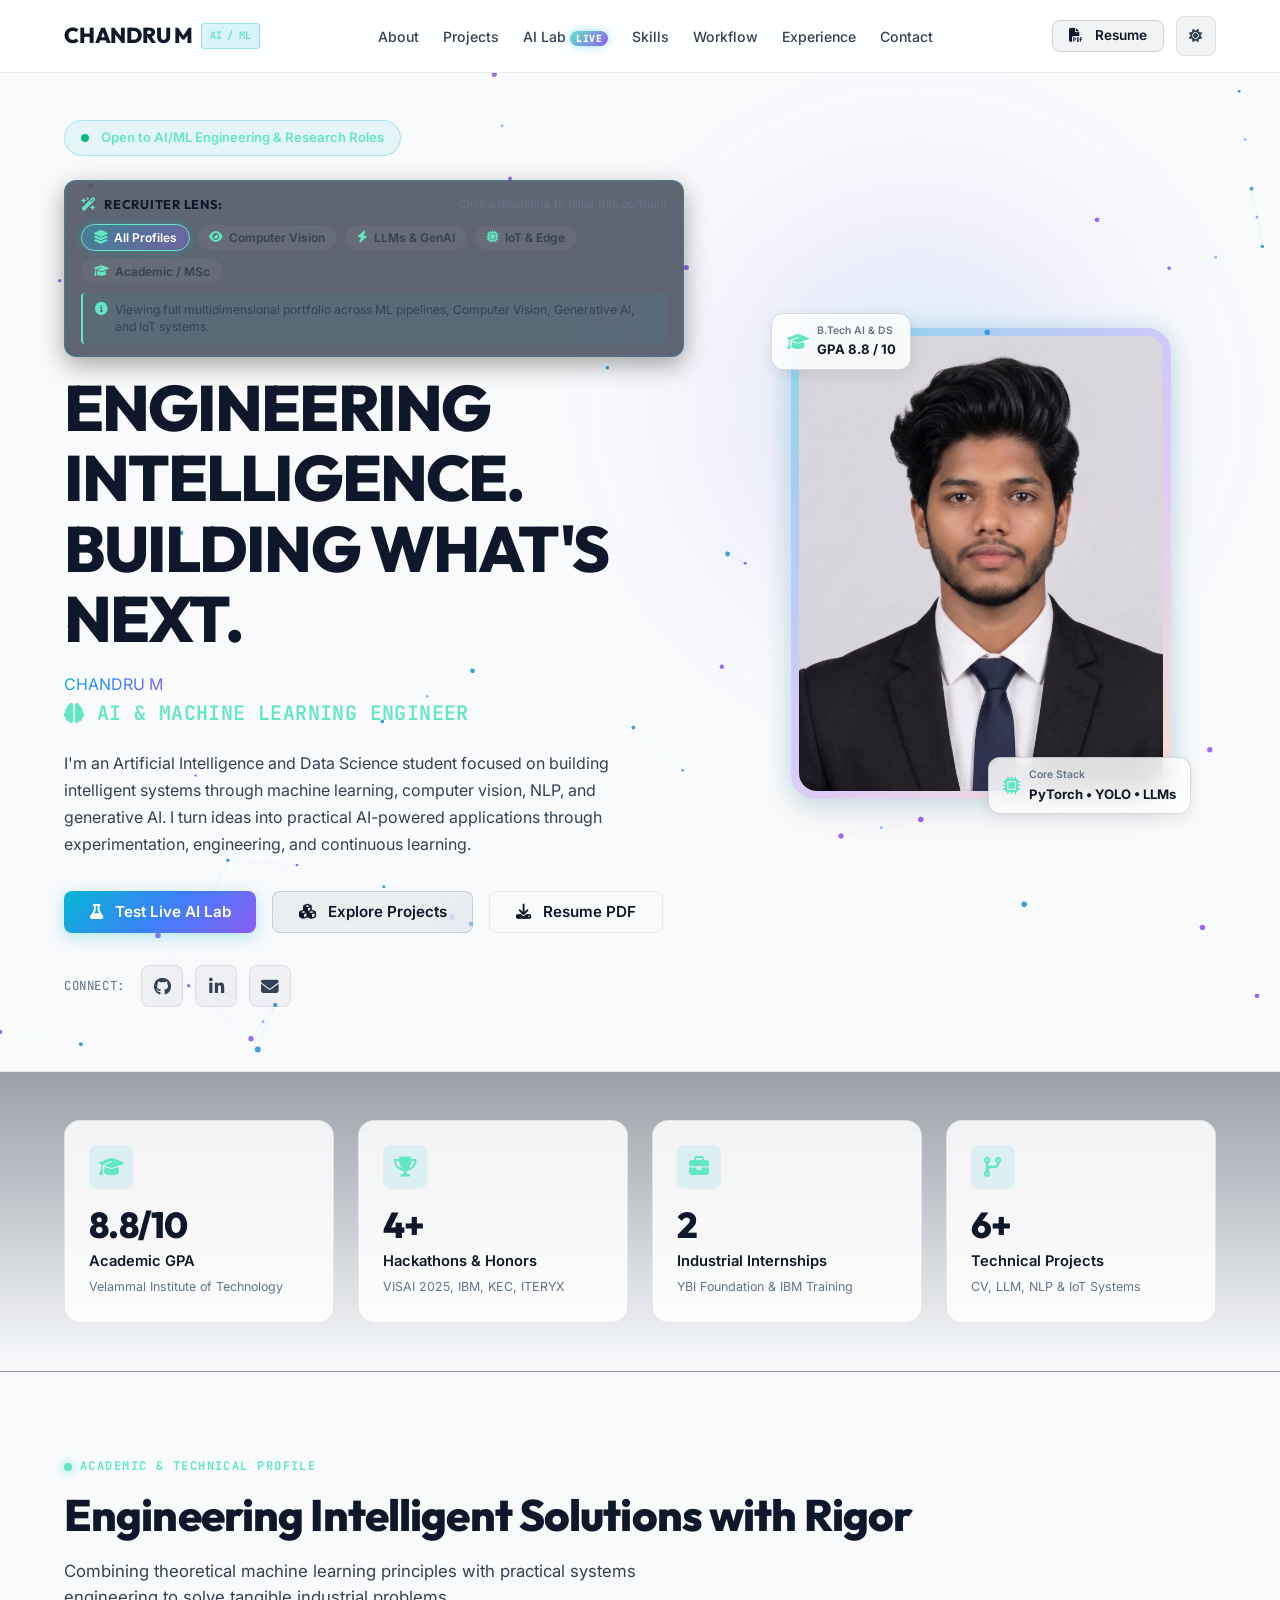
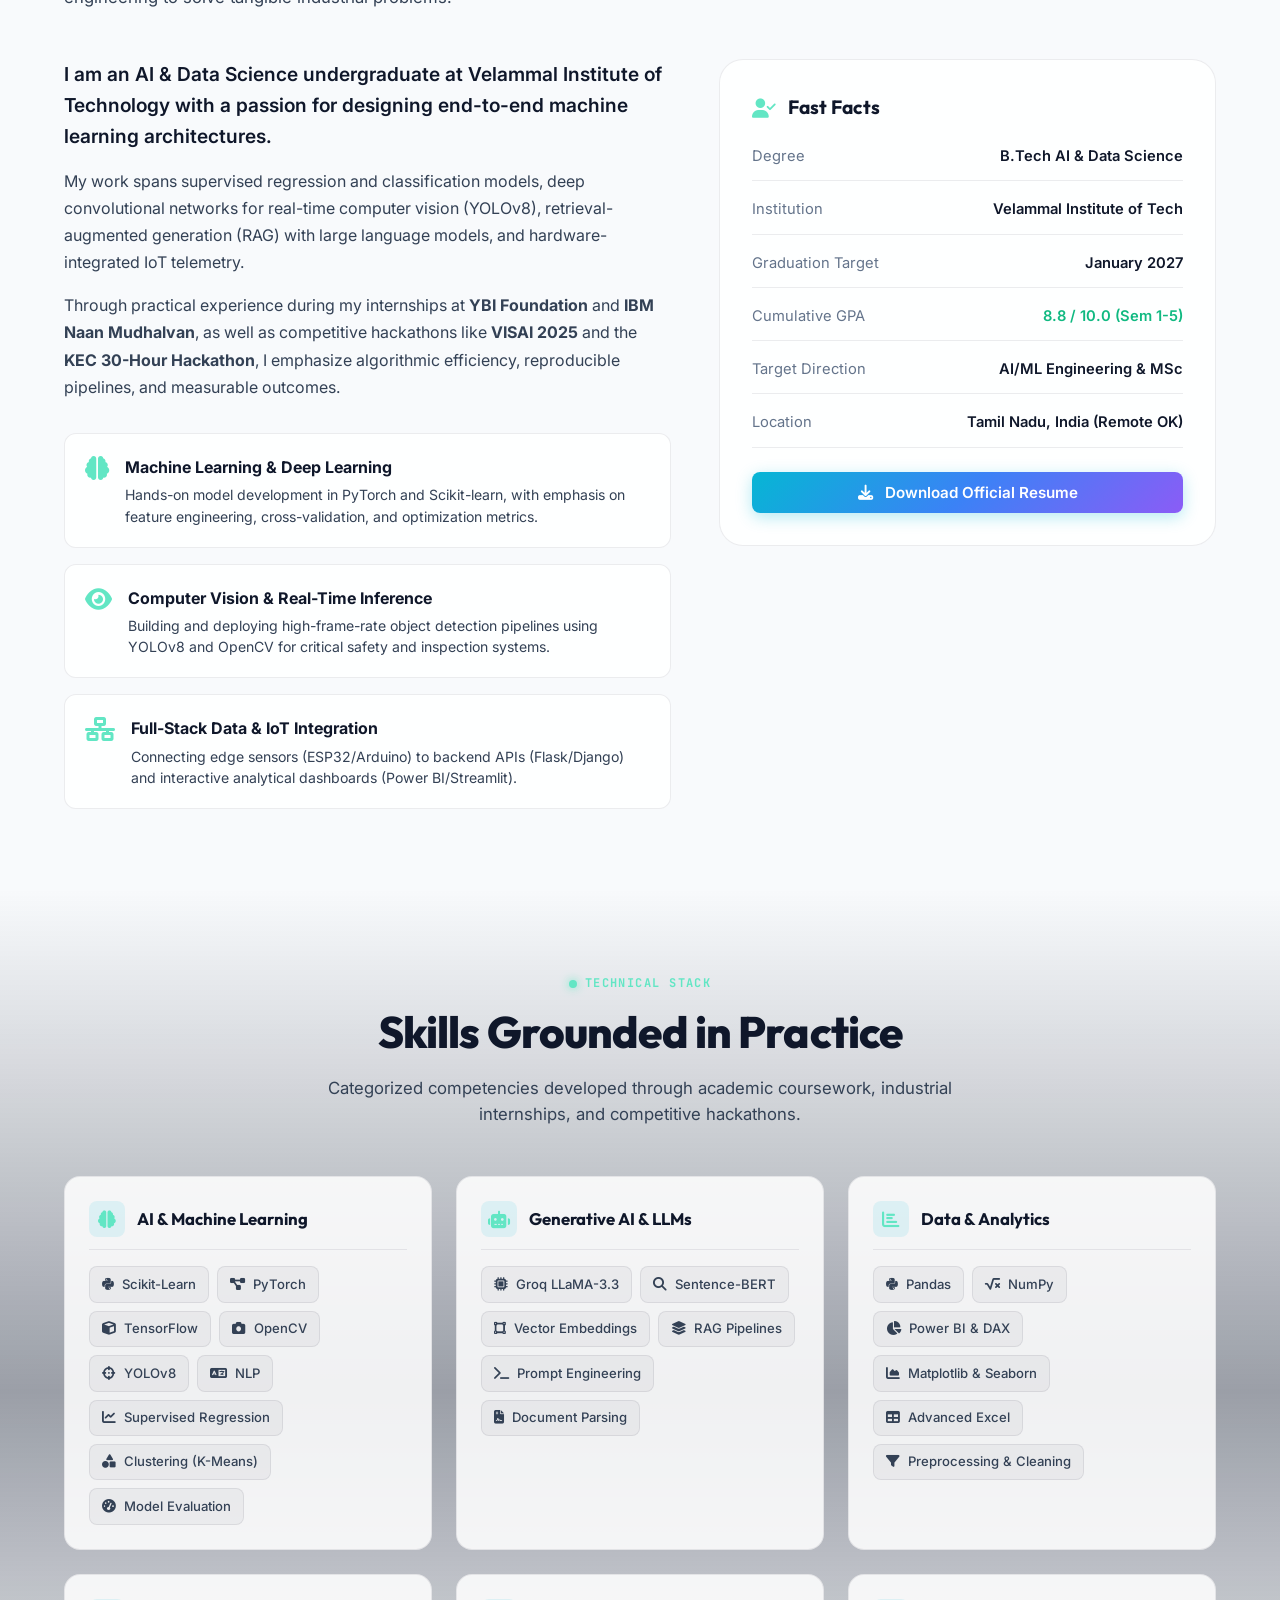
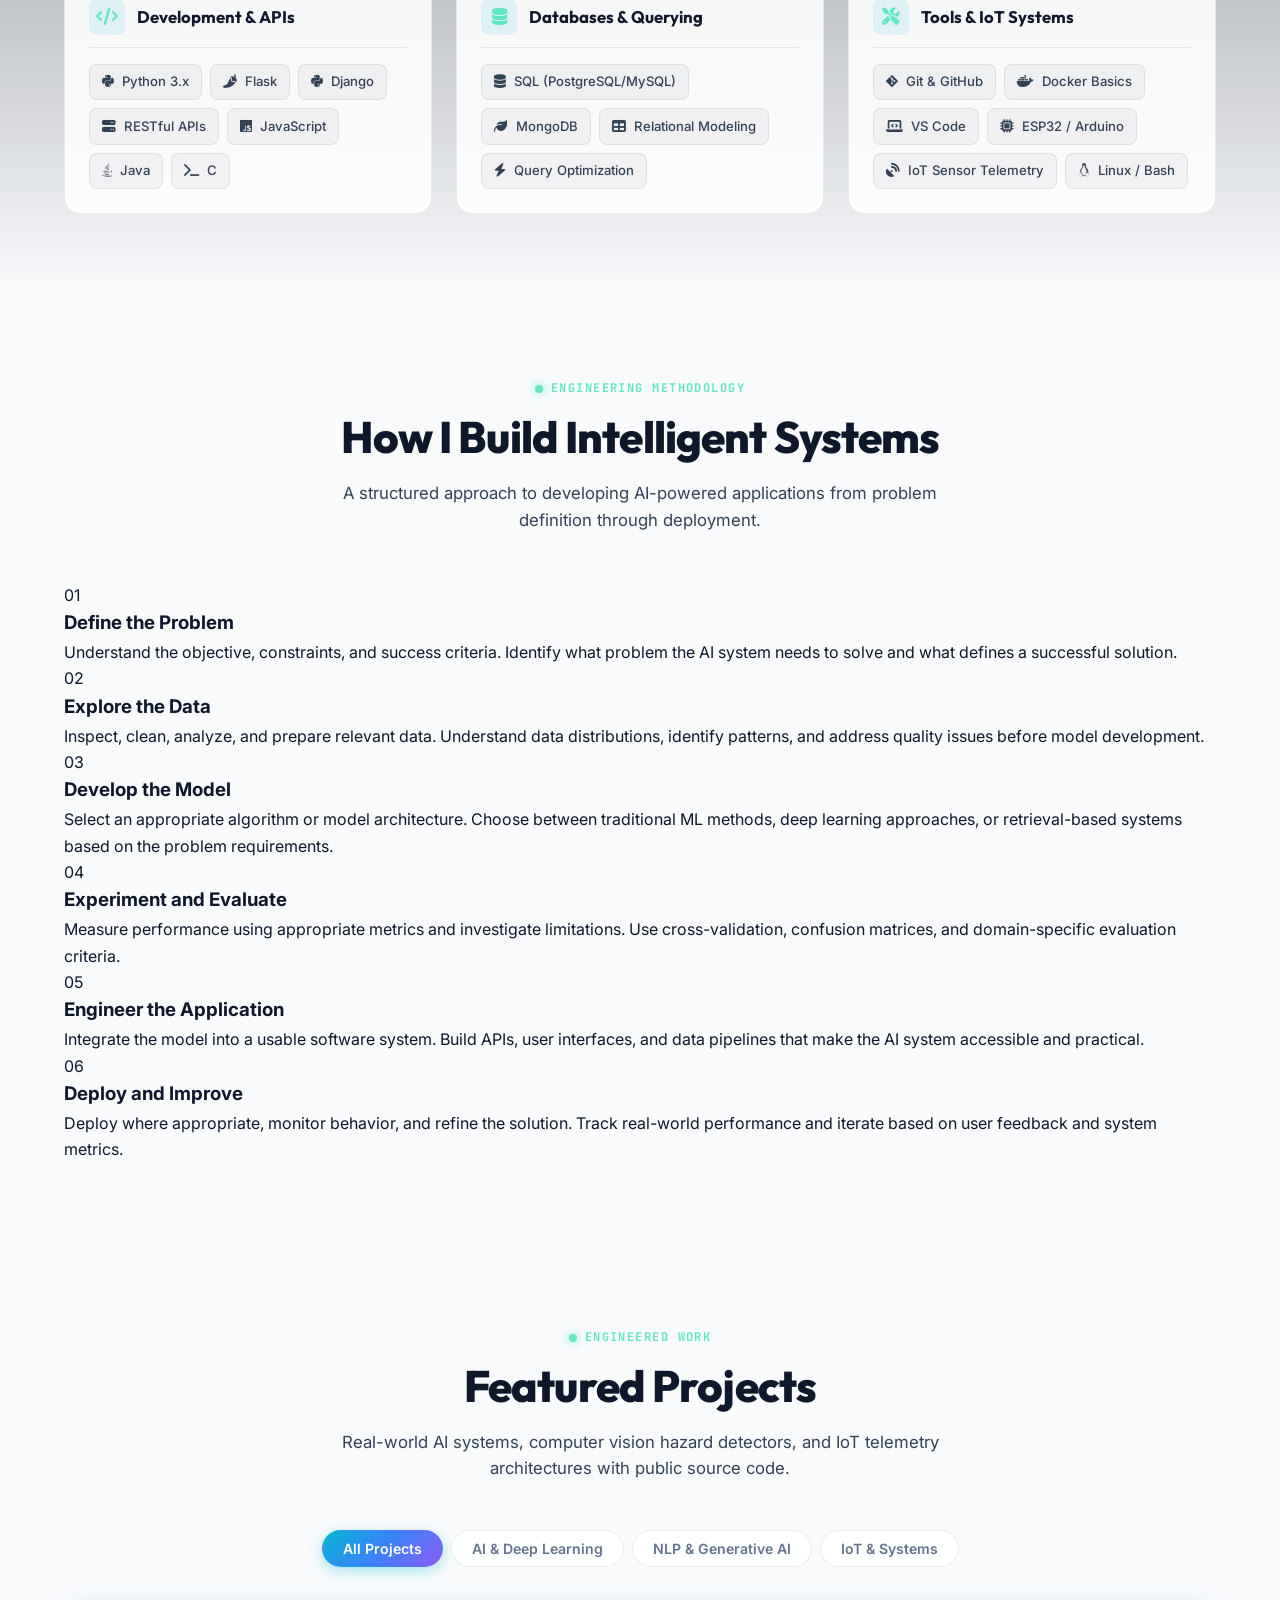
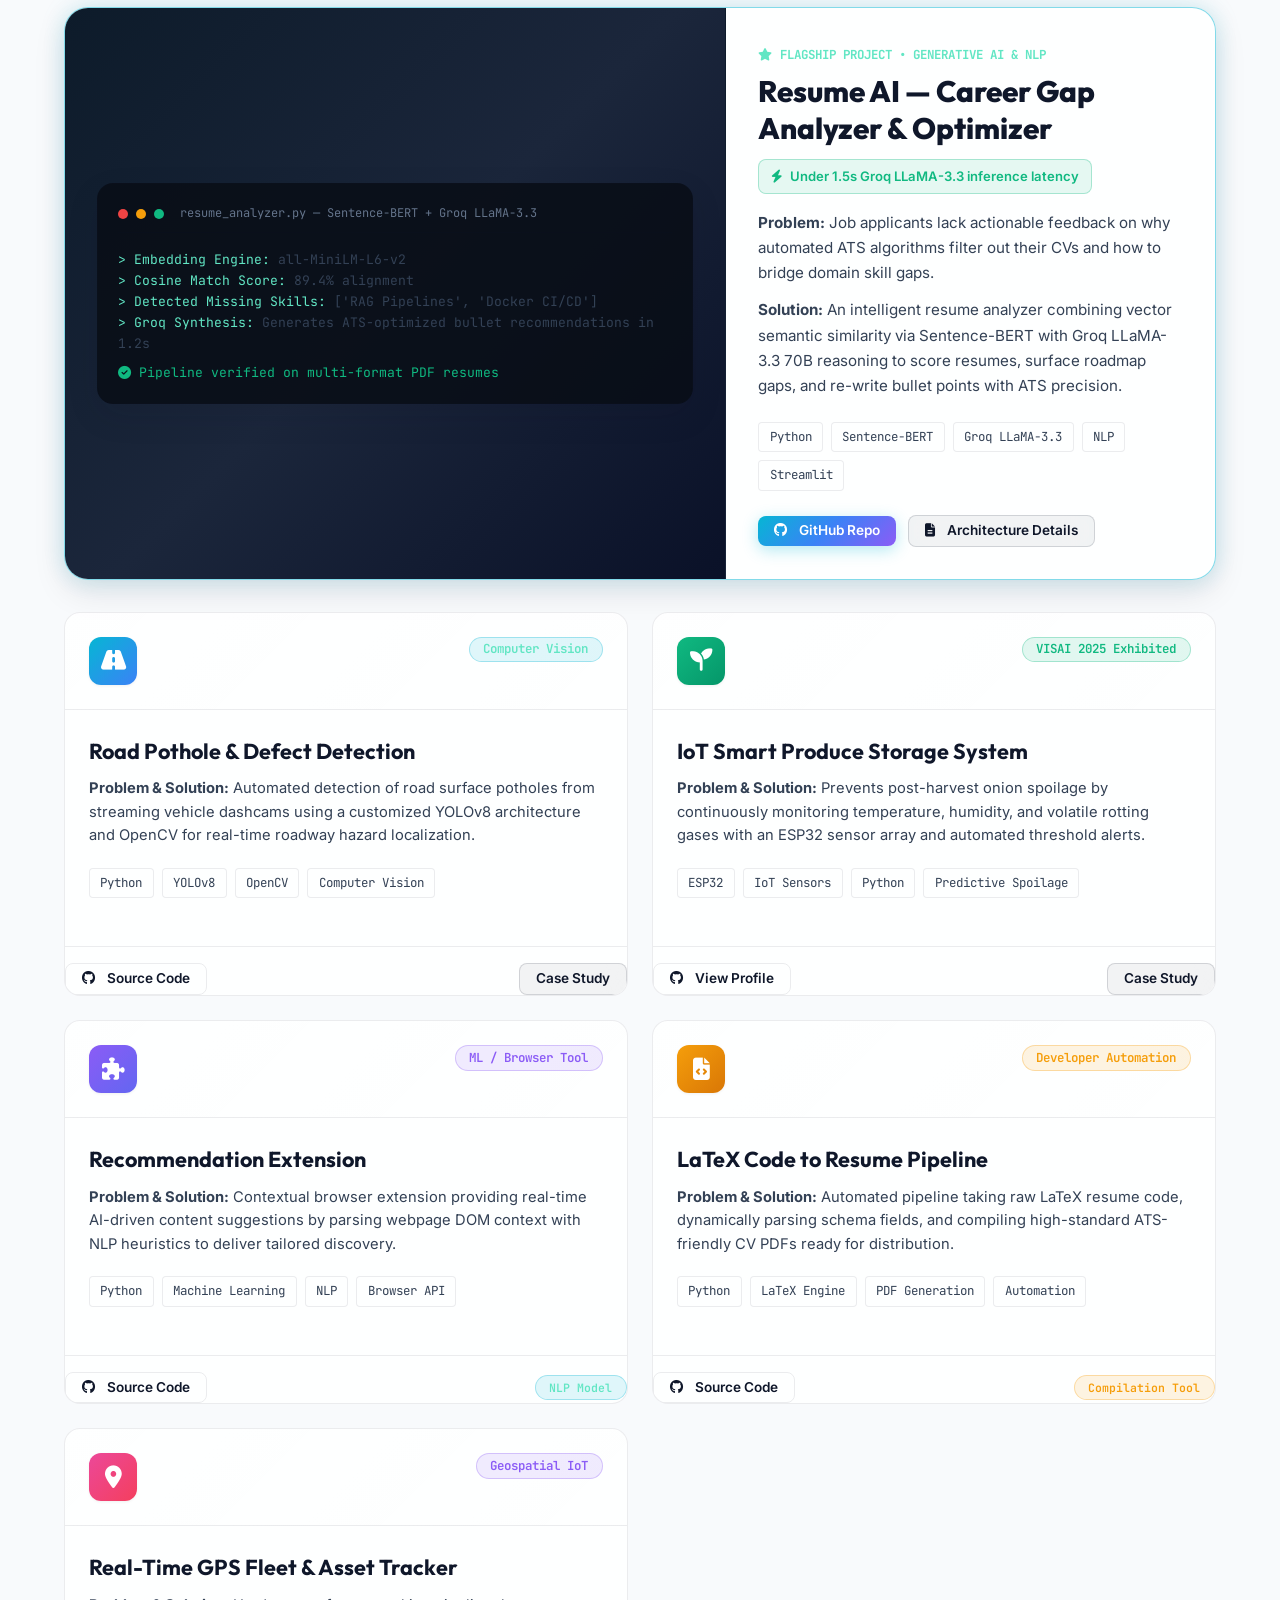
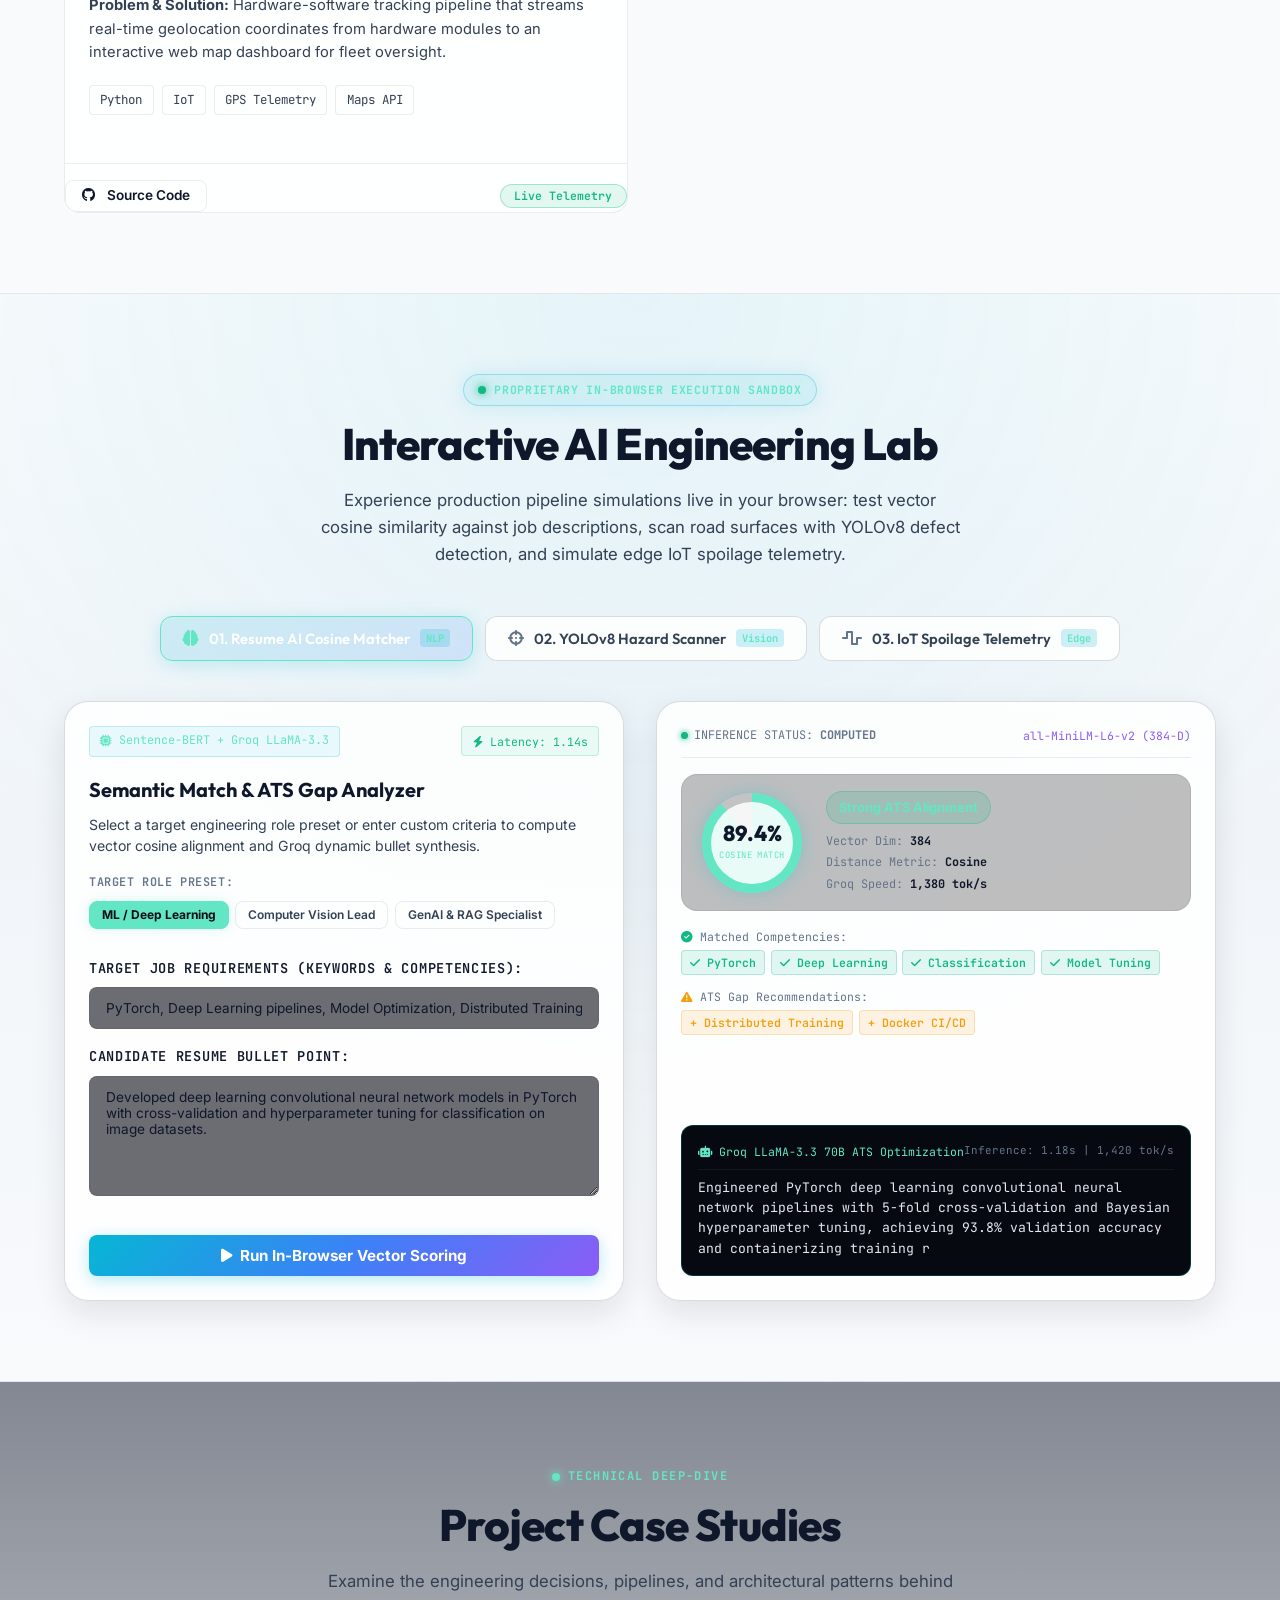
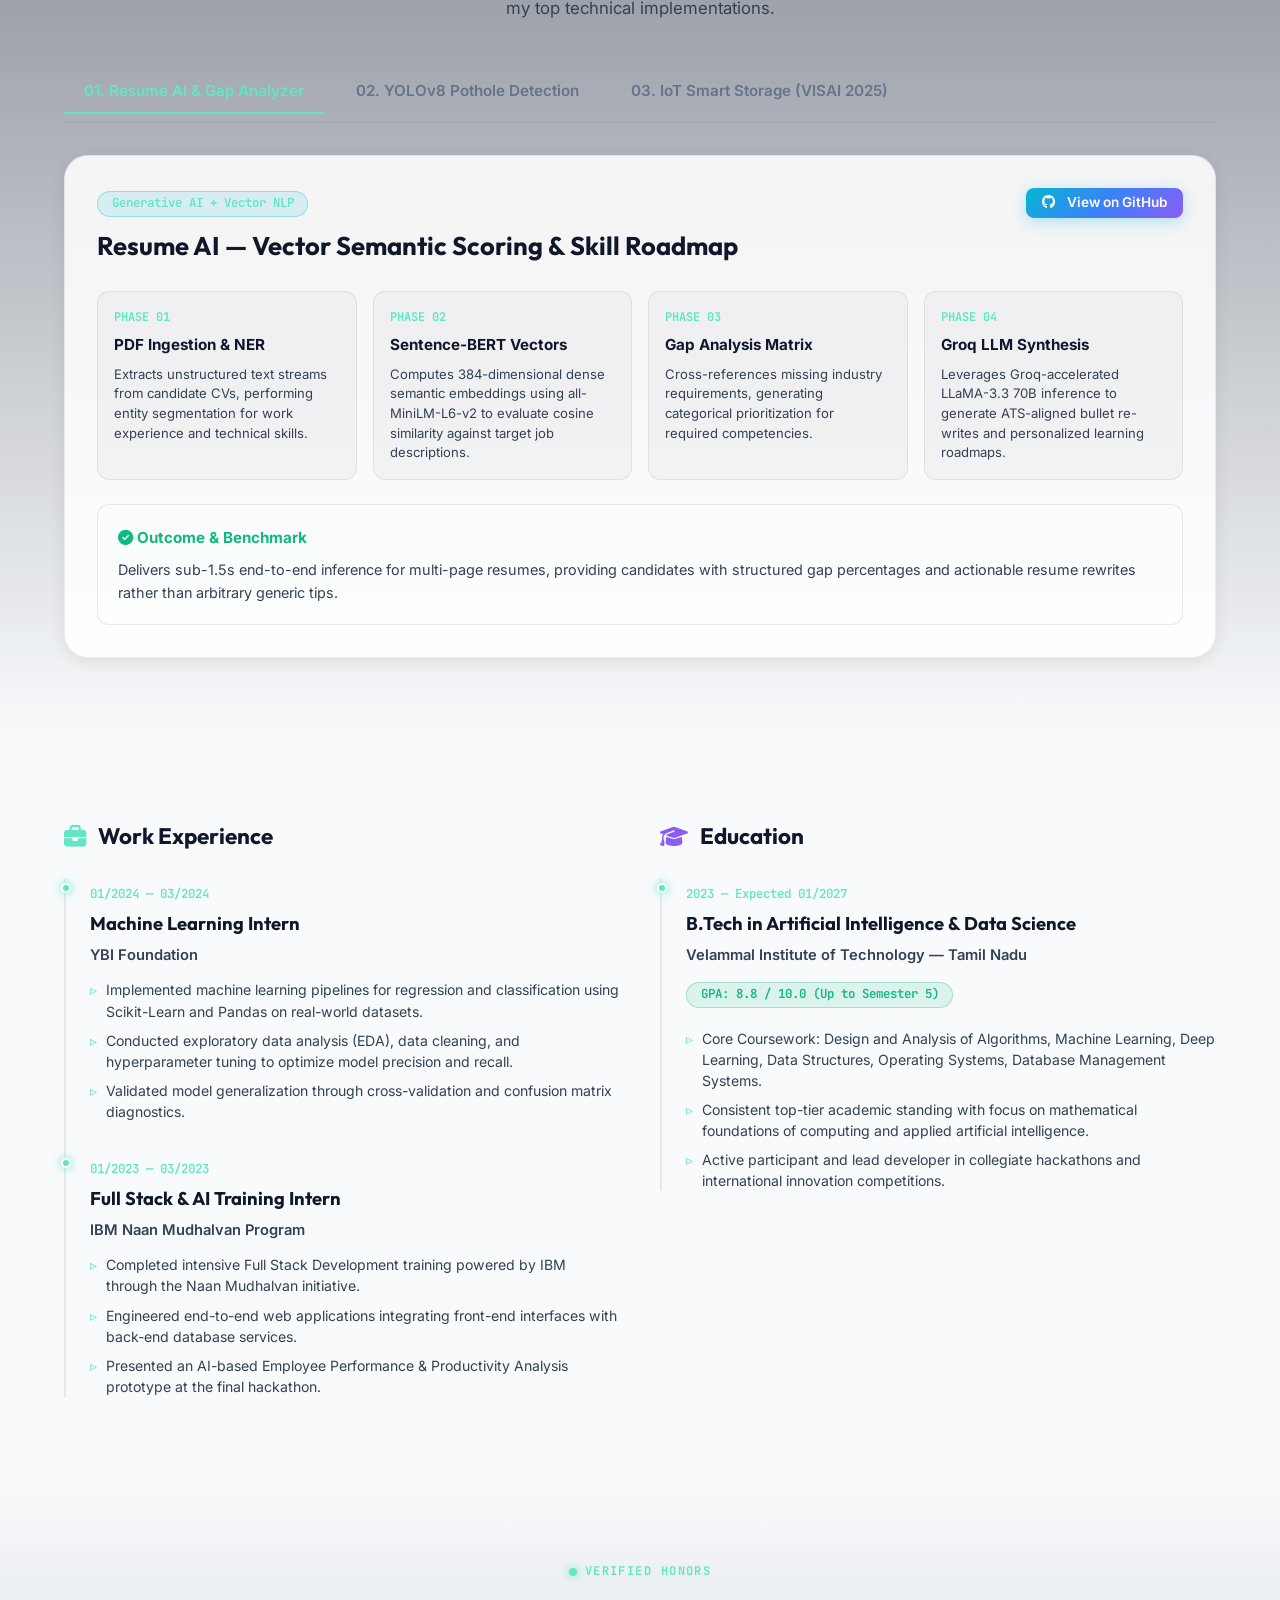
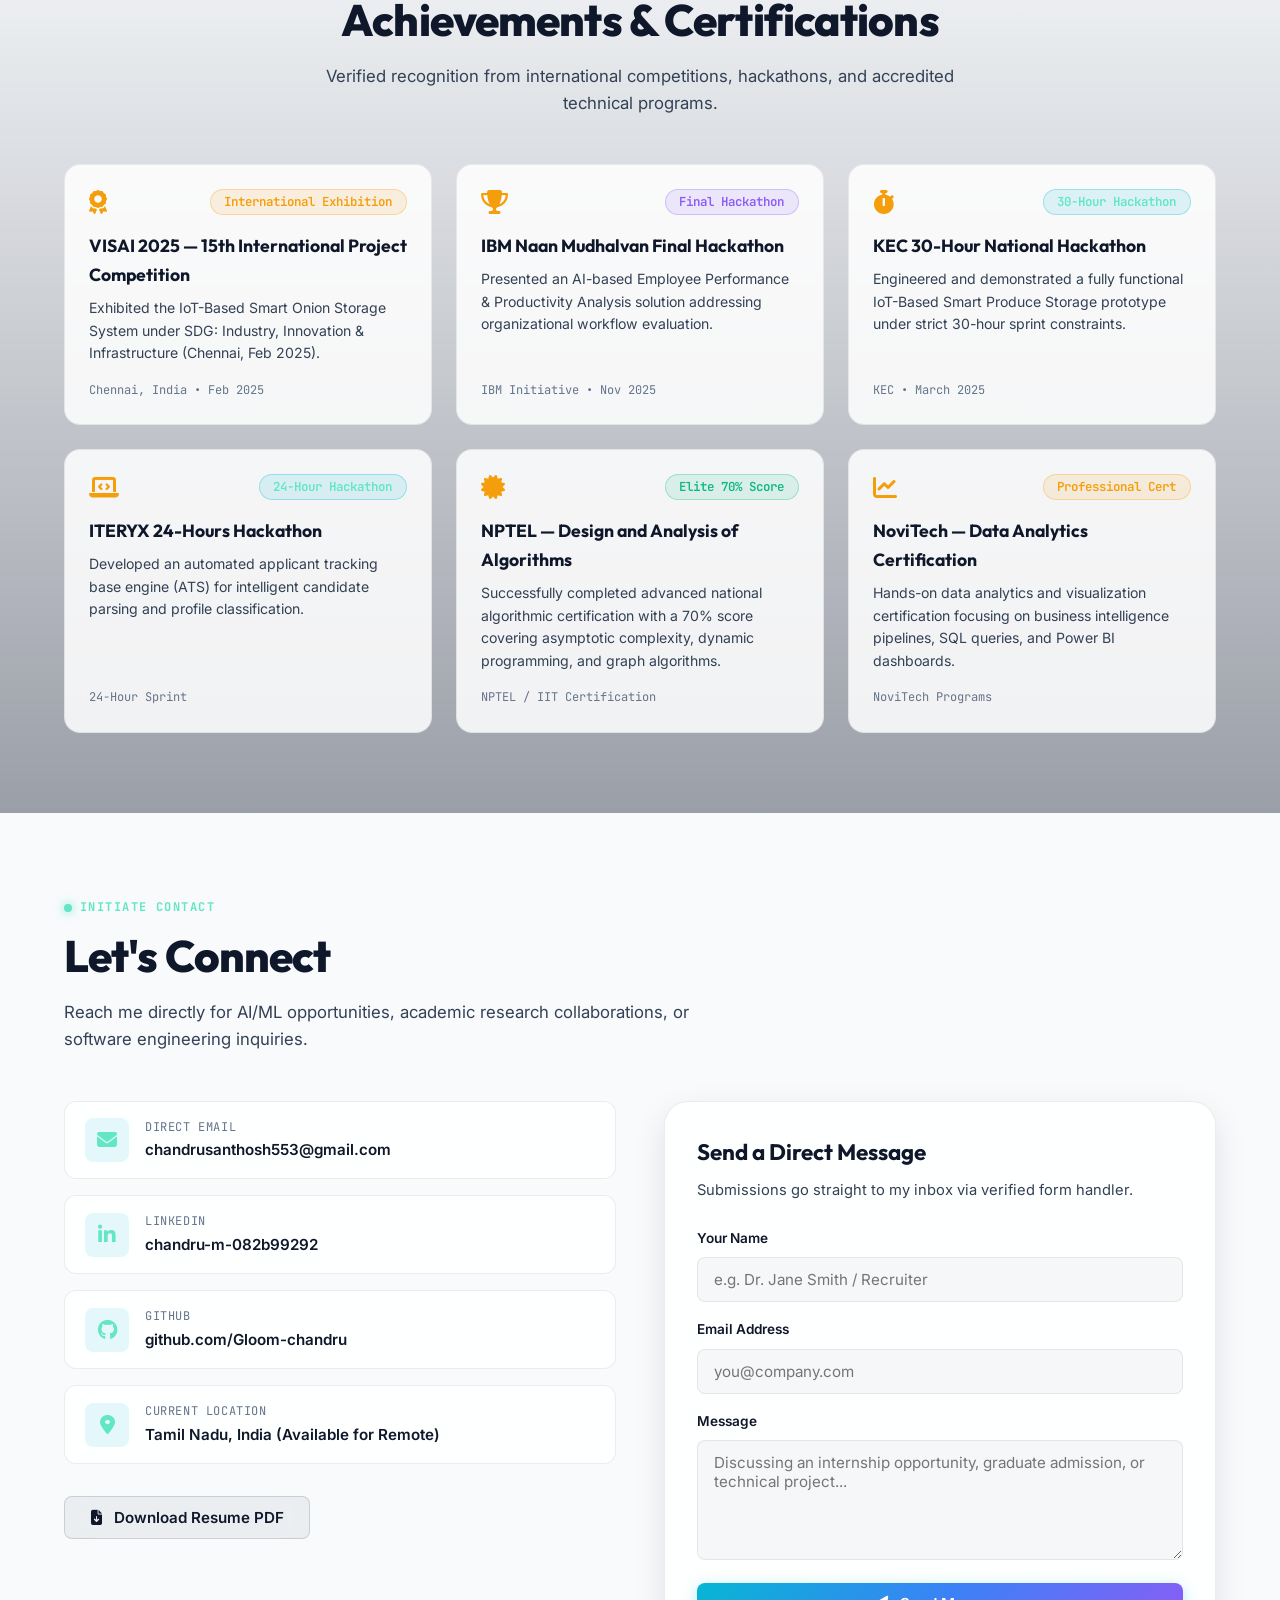
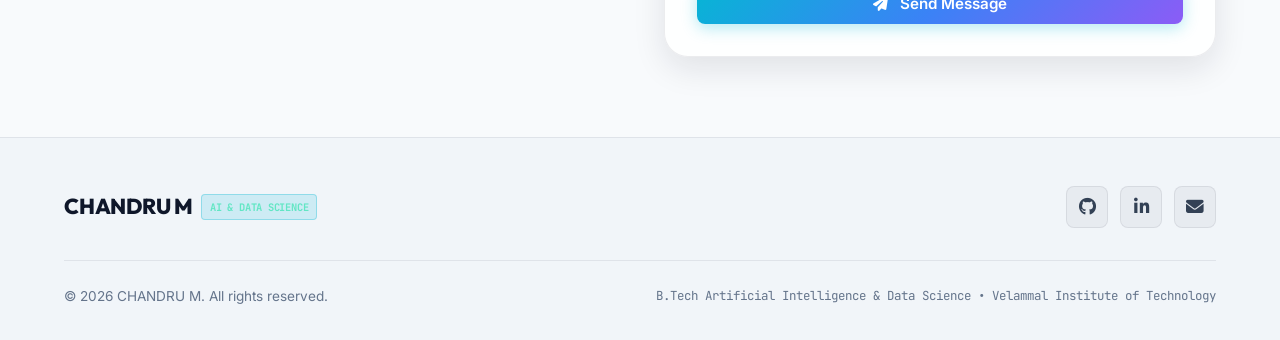
==== index.html @ e990f4d0 "feat(portfolio): add intelligent systems workflow section - Add new "How I Build Intelligent Systems" ====
<!DOCTYPE html>
<html lang="en">
<head>
    <meta charset="UTF-8">
    <meta name="viewport" content="width=device-width, initial-scale=1.0">
    <meta name="description" content="Portfolio of CHANDRU M — AI & Data Science Engineer specializing in Machine Learning pipelines, Computer Vision (YOLOv8), Generative AI (LLMs & RAG), and IoT systems.">
    <meta name="keywords" content="Chandru M, AI Engineer, Machine Learning, Data Science, Portfolio, Computer Vision, YOLO, NLP, Deep Learning, Velammal Institute of Technology">
    <meta name="author" content="CHANDRU M">

    <!-- Open Graph Metadata -->
    <meta property="og:type" content="website">
    <meta property="og:title" content="CHANDRU M | AI & Machine Learning Engineer Portfolio">
    <meta property="og:description" content="AI & Data Science Student at Velammal Institute of Technology (GPA 8.8). Building ML models, LLM systems, computer vision hazard detection, and IoT telemetry solutions.">
    <meta property="og:image" content="profile.jpg">
    <meta property="og:url" content="https://gloom-chandru.github.io/">

    <!-- Twitter Card -->
    <meta name="twitter:card" content="summary_large_image">
    <meta name="twitter:title" content="CHANDRU M | AI & Machine Learning Engineer Portfolio">
    <meta name="twitter:description" content="AI & Machine Learning Engineer | Data Scientist specializing in Deep Learning, Computer Vision, and Generative AI.">
    <meta name="twitter:image" content="profile.jpg">

    <title>Chandru M | AI & Machine Learning Engineer Portfolio</title>
    
    <!-- Google Fonts -->
    <link rel="preconnect" href="https://fonts.googleapis.com">
    <link rel="preconnect" href="https://fonts.gstatic.com" crossorigin>
    <link href="https://fonts.googleapis.com/css2?family=Inter:wght@300;400;500;600;700&family=Outfit:wght@400;500;600;700;800&family=JetBrains+Mono:wght@400;500;600&display=swap" rel="stylesheet">
    
    <!-- Font Awesome Icons -->
    <link rel="stylesheet" href="https://cdnjs.cloudflare.com/ajax/libs/font-awesome/6.4.0/css/all.min.css">
    
    <!-- Core Design System CSS -->
    <link rel="stylesheet" href="style.css">

    <!-- JSON-LD Structured Data -->
    <script type="application/ld+json">
    {
      "@context": "https://schema.org",
      "@type": "Person",
      "name": "Chandru M",
      "jobTitle": "AI & Machine Learning Engineer",
      "alumniOf": {
        "@type": "CollegeOrUniversity",
        "name": "Velammal Institute of Technology"
      },
      "knowsAbout": ["Machine Learning", "Deep Learning", "Computer Vision", "Natural Language Processing", "Generative AI", "Python", "IoT"],
      "sameAs": [
        "https://www.linkedin.com/in/chandru-m-082b99292/",
        "https://github.com/Gloom-chandru"
      ]
    }
    </script>
</head>
<body>
    <!-- Subtle Scroll Progress -->
    <div class="scroll-progress" aria-hidden="true"></div>

    <!-- 1. NAVIGATION -->
    <nav id="navbar" aria-label="Main Navigation">
        <div class="container">
            <div class="nav-content">
                <a href="#hero" class="logo" aria-label="Chandru M - Home">
                    <span>CHANDRU M</span>
                    <span class="logo-badge">AI / ML</span>
                </a>

                <ul class="nav-links" id="navLinks">
                    <li><a href="#about">About</a></li>
                    <li><a href="#projects">Projects</a></li>
                    <li><a href="#ai-lab" class="nav-lab-link">AI Lab <span class="nav-novelty-pill">LIVE</span></a></li>
                    <li><a href="#skills">Skills</a></li>
                    <li><a href="#workflow">Workflow</a></li>
                    <li><a href="#experience">Experience</a></li>
                    <li><a href="#contact">Contact</a></li>
                </ul>

                <div class="nav-right">
                    <a href="resume.pdf" class="btn btn-secondary btn-sm" download="CHANDRU_Resume.pdf" title="Download CV">
                        <i class="fas fa-file-pdf" aria-hidden="true"></i>
                        <span>Resume</span>
                    </a>
                    <button class="theme-toggle" id="themeToggle" title="Toggle dark/light theme" aria-label="Toggle theme">
                        <i class="fas fa-moon" aria-hidden="true"></i>
                    </button>
                    <button class="hamburger" id="hamburger" title="Toggle navigation menu" aria-label="Toggle menu" aria-expanded="false">
                        <span class="hamburger-line"></span>
                        <span class="hamburger-line"></span>
                        <span class="hamburger-line"></span>
                    </button>
                </div>
            </div>
        </div>
    </nav>

    <!-- 2. HERO SECTION -->
    <section id="hero" aria-labelledby="heroTitle">
        <div class="hero-background" aria-hidden="true">
            <canvas id="neuralCanvas" class="hero-neural-canvas"></canvas>
            <div class="hero-glow-orb"></div>
            <div class="hero-grid-mesh"></div>
        </div>

        <div class="container">
            <div class="hero-split">
                <!-- Left: Hero Text -->
                <div class="hero-text">
                    <div class="hero-status-pill">
                        <span class="pulse-dot"></span>
                        <span>Open to AI/ML Engineering & Research Roles</span>
                    </div>

                    <!-- NOVELTY 1: Recruiter Lens Role Customizer -->
                    <div class="recruiter-lens-box" id="recruiterLensBox">
                        <div class="lens-header">
                            <span class="lens-label-icon"><i class="fas fa-wand-magic-sparkles" aria-hidden="true"></i></span>
                            <span class="lens-label-text">Recruiter Lens:</span>
                            <span class="lens-hint">Click a discipline to tailor this portfolio</span>
                        </div>
                        <div class="lens-buttons" role="tablist" aria-label="Tailor Portfolio Track">
                            <button class="lens-btn active" data-lens="all" role="tab" aria-selected="true">
                                <i class="fas fa-layer-group" aria-hidden="true"></i> All Profiles
                            </button>
                            <button class="lens-btn" data-lens="cv" role="tab" aria-selected="false">
                                <i class="fas fa-eye" aria-hidden="true"></i> Computer Vision
                            </button>
                            <button class="lens-btn" data-lens="genai" role="tab" aria-selected="false">
                                <i class="fas fa-bolt" aria-hidden="true"></i> LLMs & GenAI
                            </button>
                            <button class="lens-btn" data-lens="iot" role="tab" aria-selected="false">
                                <i class="fas fa-microchip" aria-hidden="true"></i> IoT & Edge
                            </button>
                            <button class="lens-btn" data-lens="research" role="tab" aria-selected="false">
                                <i class="fas fa-graduation-cap" aria-hidden="true"></i> Academic / MSc
                            </button>
                        </div>
                        <div class="lens-intel-pill" id="lensIntelPill" aria-live="polite">
                            <i class="fas fa-info-circle" aria-hidden="true"></i>
                            <span id="lensIntelText">Viewing full multidimensional portfolio across ML pipelines, Computer Vision, Generative AI, and IoT systems.</span>
                        </div>
                    </div>

                    <h1 class="hero-title" id="heroTitle">
                        ENGINEERING INTELLIGENCE.<br>BUILDING WHAT'S NEXT.
                    </h1>

                    <p class="hero-name">
                        <span class="gradient-text">CHANDRU M</span>
                    </p>

                    <p class="hero-subtitle">
                        <i class="fas fa-brain" aria-hidden="true"></i> AI & MACHINE LEARNING ENGINEER
                    </p>

                    <p class="hero-description" id="heroDescription">
                        I'm an Artificial Intelligence and Data Science student focused on building intelligent systems through machine learning, computer vision, NLP, and generative AI. I turn ideas into practical AI-powered applications through experimentation, engineering, and continuous learning.
                    </p>

                    <div class="hero-buttons">
                        <a href="#ai-lab" class="btn btn-primary" id="heroLabBtn">
                            <i class="fas fa-flask" aria-hidden="true"></i> Test Live AI Lab
                        </a>
                        <a href="#projects" class="btn btn-secondary" id="heroProjectsBtn">
                            <i class="fas fa-cubes" aria-hidden="true"></i> Explore Projects
                        </a>
                        <a href="resume.pdf" class="btn btn-outline" download="CHANDRU_Resume.pdf" id="heroResumeBtn">
                            <i class="fas fa-download" aria-hidden="true"></i> Resume PDF
                        </a>
                    </div>

                    <div class="hero-social">
                        <span class="hero-social-label">Connect:</span>
                        <div class="social-links">
                            <a href="https://github.com/Gloom-chandru" class="social-icon" target="_blank" rel="noopener noreferrer" title="GitHub Profile" aria-label="GitHub">
                                <i class="fab fa-github" aria-hidden="true"></i>
                            </a>
                            <a href="https://www.linkedin.com/in/chandru-m-082b99292/" class="social-icon" target="_blank" rel="noopener noreferrer" title="LinkedIn Profile" aria-label="LinkedIn">
                                <i class="fab fa-linkedin-in" aria-hidden="true"></i>
                            </a>
                            <a href="mailto:chandrusanthosh553@gmail.com" class="social-icon" title="Direct Email" aria-label="Email">
                                <i class="fas fa-envelope" aria-hidden="true"></i>
                            </a>
                        </div>
                    </div>
                </div>

                <!-- Right: Profile Card & Tech Badges -->
                <div class="hero-profile">
                    <div class="profile-card-wrapper">
                        <div class="profile-frame">
                            <div class="profile-img-inner">
                                <img src="profile.jpg" alt="Chandru M - AI & Machine Learning Engineer" width="400" height="500" fetchpriority="high">
                            </div>
                        </div>

                        <!-- Floating Badges -->
                        <div class="floating-badge floating-badge-1" aria-label="Academic Standing">
                            <i class="fas fa-graduation-cap floating-badge-icon" aria-hidden="true"></i>
                            <div>
                                <div style="font-size: 0.65rem; color: var(--text-muted);">B.Tech AI & DS</div>
                                <div style="font-size: 0.82rem; font-weight: 700; color: var(--text-primary);">GPA 8.8 / 10</div>
                            </div>
                        </div>

                        <div class="floating-badge floating-badge-2" aria-label="Primary Stack">
                            <i class="fas fa-microchip floating-badge-icon" aria-hidden="true"></i>
                            <div>
                                <div style="font-size: 0.65rem; color: var(--text-muted);">Core Stack</div>
                                <div style="font-size: 0.82rem; font-weight: 700; color: var(--text-primary);">PyTorch • YOLO • LLMs</div>
                            </div>
                        </div>
                    </div>
                </div>
            </div>
        </div>
    </section>

    <!-- 3. PROOF / IMPACT STATS -->
    <section id="stats" aria-label="Key Qualifications & Verified Impact">
        <div class="container">
            <div class="stats-grid">
                <div class="stat-card">
                    <div class="stat-icon"><i class="fas fa-graduation-cap" aria-hidden="true"></i></div>
                    <div class="stat-number" data-target="8.8" data-suffix="/10">0</div>
                    <div class="stat-label">Academic GPA</div>
                    <div class="stat-sublabel">Velammal Institute of Technology</div>
                </div>

                <div class="stat-card">
                    <div class="stat-icon"><i class="fas fa-trophy" aria-hidden="true"></i></div>
                    <div class="stat-number" data-target="4" data-suffix="+">0</div>
                    <div class="stat-label">Hackathons & Honors</div>
                    <div class="stat-sublabel">VISAI 2025, IBM, KEC, ITERYX</div>
                </div>

                <div class="stat-card">
                    <div class="stat-icon"><i class="fas fa-briefcase" aria-hidden="true"></i></div>
                    <div class="stat-number" data-target="2" data-suffix="">0</div>
                    <div class="stat-label">Industrial Internships</div>
                    <div class="stat-sublabel">YBI Foundation & IBM Training</div>
                </div>

                <div class="stat-card">
                    <div class="stat-icon"><i class="fas fa-code-branch" aria-hidden="true"></i></div>
                    <div class="stat-number" data-target="6" data-suffix="+">0</div>
                    <div class="stat-label">Technical Projects</div>
                    <div class="stat-sublabel">CV, LLM, NLP & IoT Systems</div>
                </div>
            </div>
        </div>
    </section>

    <!-- 4. ABOUT SECTION -->
    <section id="about" aria-labelledby="aboutHeading">
        <div class="container">
            <div class="section-header">
                <span class="section-label">Academic & Technical Profile</span>
                <h2 class="section-title" id="aboutHeading">Engineering Intelligent Solutions with Rigor</h2>
                <p class="section-subtitle">Combining theoretical machine learning principles with practical systems engineering to solve tangible industrial problems.</p>
            </div>

            <div class="about-grid">
                <div class="about-narrative">
                    <p class="about-lead">
                        I am an AI & Data Science undergraduate at Velammal Institute of Technology with a passion for designing end-to-end machine learning architectures.
                    </p>
                    <p class="about-body">
                        My work spans supervised regression and classification models, deep convolutional networks for real-time computer vision (YOLOv8), retrieval-augmented generation (RAG) with large language models, and hardware-integrated IoT telemetry.
                    </p>
                    <p class="about-body">
                        Through practical experience during my internships at <strong>YBI Foundation</strong> and <strong>IBM Naan Mudhalvan</strong>, as well as competitive hackathons like <strong>VISAI 2025</strong> and the <strong>KEC 30-Hour Hackathon</strong>, I emphasize algorithmic efficiency, reproducible pipelines, and measurable outcomes.
                    </p>

                    <div class="about-pillars">
                        <div class="pillar-card">
                            <i class="fas fa-brain pillar-icon" aria-hidden="true"></i>
                            <div>
                                <h3 class="pillar-title">Machine Learning & Deep Learning</h3>
                                <p class="pillar-desc">Hands-on model development in PyTorch and Scikit-learn, with emphasis on feature engineering, cross-validation, and optimization metrics.</p>
                            </div>
                        </div>

                        <div class="pillar-card">
                            <i class="fas fa-eye pillar-icon" aria-hidden="true"></i>
                            <div>
                                <h3 class="pillar-title">Computer Vision & Real-Time Inference</h3>
                                <p class="pillar-desc">Building and deploying high-frame-rate object detection pipelines using YOLOv8 and OpenCV for critical safety and inspection systems.</p>
                            </div>
                        </div>

                        <div class="pillar-card">
                            <i class="fas fa-network-wired pillar-icon" aria-hidden="true"></i>
                            <div>
                                <h3 class="pillar-title">Full-Stack Data & IoT Integration</h3>
                                <p class="pillar-desc">Connecting edge sensors (ESP32/Arduino) to backend APIs (Flask/Django) and interactive analytical dashboards (Power BI/Streamlit).</p>
                            </div>
                        </div>
                    </div>
                </div>

                <!-- Academic / Career Snapshot Card -->
                <div class="about-sidebar">
                    <h3 class="sidebar-title">
                        <i class="fas fa-user-check" style="color: var(--accent-cyan);" aria-hidden="true"></i>
                        Fast Facts
                    </h3>
                    <ul class="sidebar-meta-list">
                        <li class="sidebar-meta-item">
                            <span class="meta-label">Degree</span>
                            <span class="meta-value">B.Tech AI & Data Science</span>
                        </li>
                        <li class="sidebar-meta-item">
                            <span class="meta-label">Institution</span>
                            <span class="meta-value">Velammal Institute of Tech</span>
                        </li>
                        <li class="sidebar-meta-item">
                            <span class="meta-label">Graduation Target</span>
                            <span class="meta-value">January 2027</span>
                        </li>
                        <li class="sidebar-meta-item">
                            <span class="meta-label">Cumulative GPA</span>
                            <span class="meta-value" style="color: var(--accent-emerald);">8.8 / 10.0 (Sem 1-5)</span>
                        </li>
                        <li class="sidebar-meta-item">
                            <span class="meta-label">Target Direction</span>
                            <span class="meta-value">AI/ML Engineering & MSc</span>
                        </li>
                        <li class="sidebar-meta-item">
                            <span class="meta-label">Location</span>
                            <span class="meta-value">Tamil Nadu, India (Remote OK)</span>
                        </li>
                    </ul>

                    <div style="margin-top: var(--space-6);">
                        <a href="resume.pdf" class="btn btn-primary" style="width: 100%;" download="CHANDRU_Resume.pdf">
                            <i class="fas fa-download" aria-hidden="true"></i> Download Official Resume
                        </a>
                    </div>
                </div>
            </div>
        </div>
    </section>

    <!-- 5. SKILLS SECTION (Categorized Technical Stacks — No Arbitrary %) -->
    <section id="skills" aria-labelledby="skillsHeading">
        <div class="container">
            <div class="section-header text-center">
                <span class="section-label">Technical Stack</span>
                <h2 class="section-title" id="skillsHeading">Skills Grounded in Practice</h2>
                <p class="section-subtitle">Categorized competencies developed through academic coursework, industrial internships, and competitive hackathons.</p>
            </div>

            <div class="skills-container">
                <!-- Category 1: AI & ML -->
                <div class="skill-category-card">
                    <div class="category-header">
                        <div class="category-icon"><i class="fas fa-brain" aria-hidden="true"></i></div>
                        <h3 class="category-title">AI & Machine Learning</h3>
                    </div>
                    <div class="skills-badge-wrap">
                        <span class="tech-badge"><i class="fab fa-python" aria-hidden="true"></i> Scikit-Learn</span>
                        <span class="tech-badge"><i class="fas fa-project-diagram" aria-hidden="true"></i> PyTorch</span>
                        <span class="tech-badge"><i class="fas fa-cube" aria-hidden="true"></i> TensorFlow</span>
                        <span class="tech-badge"><i class="fas fa-camera" aria-hidden="true"></i> OpenCV</span>
                        <span class="tech-badge"><i class="fas fa-crosshairs" aria-hidden="true"></i> YOLOv8</span>
                        <span class="tech-badge"><i class="fas fa-language" aria-hidden="true"></i> NLP</span>
                        <span class="tech-badge"><i class="fas fa-chart-line" aria-hidden="true"></i> Supervised Regression</span>
                        <span class="tech-badge"><i class="fas fa-shapes" aria-hidden="true"></i> Clustering (K-Means)</span>
                        <span class="tech-badge"><i class="fas fa-tachometer-alt" aria-hidden="true"></i> Model Evaluation</span>
                    </div>
                </div>

                <!-- Category 2: Generative AI & NLP -->
                <div class="skill-category-card">
                    <div class="category-header">
                        <div class="category-icon"><i class="fas fa-robot" aria-hidden="true"></i></div>
                        <h3 class="category-title">Generative AI & LLMs</h3>
                    </div>
                    <div class="skills-badge-wrap">
                        <span class="tech-badge"><i class="fas fa-microchip" aria-hidden="true"></i> Groq LLaMA-3.3</span>
                        <span class="tech-badge"><i class="fas fa-search" aria-hidden="true"></i> Sentence-BERT</span>
                        <span class="tech-badge"><i class="fas fa-vector-square" aria-hidden="true"></i> Vector Embeddings</span>
                        <span class="tech-badge"><i class="fas fa-layer-group" aria-hidden="true"></i> RAG Pipelines</span>
                        <span class="tech-badge"><i class="fas fa-terminal" aria-hidden="true"></i> Prompt Engineering</span>
                        <span class="tech-badge"><i class="fas fa-file-contract" aria-hidden="true"></i> Document Parsing</span>
                    </div>
                </div>

                <!-- Category 3: Data & Analytics -->
                <div class="skill-category-card">
                    <div class="category-header">
                        <div class="category-icon"><i class="fas fa-chart-bar" aria-hidden="true"></i></div>
                        <h3 class="category-title">Data & Analytics</h3>
                    </div>
                    <div class="skills-badge-wrap">
                        <span class="tech-badge"><i class="fab fa-python" aria-hidden="true"></i> Pandas</span>
                        <span class="tech-badge"><i class="fas fa-square-root-alt" aria-hidden="true"></i> NumPy</span>
                        <span class="tech-badge"><i class="fas fa-chart-pie" aria-hidden="true"></i> Power BI & DAX</span>
                        <span class="tech-badge"><i class="fas fa-chart-area" aria-hidden="true"></i> Matplotlib & Seaborn</span>
                        <span class="tech-badge"><i class="fas fa-table" aria-hidden="true"></i> Advanced Excel</span>
                        <span class="tech-badge"><i class="fas fa-filter" aria-hidden="true"></i> Preprocessing & Cleaning</span>
                    </div>
                </div>

                <!-- Category 4: Development & APIs -->
                <div class="skill-category-card">
                    <div class="category-header">
                        <div class="category-icon"><i class="fas fa-code" aria-hidden="true"></i></div>
                        <h3 class="category-title">Development & APIs</h3>
                    </div>
                    <div class="skills-badge-wrap">
                        <span class="tech-badge"><i class="fab fa-python" aria-hidden="true"></i> Python 3.x</span>
                        <span class="tech-badge"><i class="fas fa-pepper-hot" aria-hidden="true"></i> Flask</span>
                        <span class="tech-badge"><i class="fab fa-python" aria-hidden="true"></i> Django</span>
                        <span class="tech-badge"><i class="fas fa-server" aria-hidden="true"></i> RESTful APIs</span>
                        <span class="tech-badge"><i class="fab fa-js" aria-hidden="true"></i> JavaScript</span>
                        <span class="tech-badge"><i class="fab fa-java" aria-hidden="true"></i> Java</span>
                        <span class="tech-badge"><i class="fas fa-terminal" aria-hidden="true"></i> C</span>
                    </div>
                </div>

                <!-- Category 5: Databases & Storage -->
                <div class="skill-category-card">
                    <div class="category-header">
                        <div class="category-icon"><i class="fas fa-database" aria-hidden="true"></i></div>
                        <h3 class="category-title">Databases & Querying</h3>
                    </div>
                    <div class="skills-badge-wrap">
                        <span class="tech-badge"><i class="fas fa-database" aria-hidden="true"></i> SQL (PostgreSQL/MySQL)</span>
                        <span class="tech-badge"><i class="fas fa-leaf" aria-hidden="true"></i> MongoDB</span>
                        <span class="tech-badge"><i class="fas fa-table" aria-hidden="true"></i> Relational Modeling</span>
                        <span class="tech-badge"><i class="fas fa-bolt" aria-hidden="true"></i> Query Optimization</span>
                    </div>
                </div>

                <!-- Category 6: Tools & Hardware/IoT -->
                <div class="skill-category-card">
                    <div class="category-header">
                        <div class="category-icon"><i class="fas fa-tools" aria-hidden="true"></i></div>
                        <h3 class="category-title">Tools & IoT Systems</h3>
                    </div>
                    <div class="skills-badge-wrap">
                        <span class="tech-badge"><i class="fab fa-git-alt" aria-hidden="true"></i> Git & GitHub</span>
                        <span class="tech-badge"><i class="fab fa-docker" aria-hidden="true"></i> Docker Basics</span>
                        <span class="tech-badge"><i class="fas fa-laptop-code" aria-hidden="true"></i> VS Code</span>
                        <span class="tech-badge"><i class="fas fa-microchip" aria-hidden="true"></i> ESP32 / Arduino</span>
                        <span class="tech-badge"><i class="fas fa-satellite-dish" aria-hidden="true"></i> IoT Sensor Telemetry</span>
                        <span class="tech-badge"><i class="fab fa-linux" aria-hidden="true"></i> Linux / Bash</span>
                    </div>
                </div>
            </div>
        </div>
    </section>

    <!-- 5.5 HOW I BUILD INTELLIGENT SYSTEMS WORKFLOW -->
    <section id="workflow" aria-labelledby="workflowHeading">
        <div class="container">
            <div class="section-header text-center">
                <span class="section-label">Engineering Methodology</span>
                <h2 class="section-title" id="workflowHeading">How I Build Intelligent Systems</h2>
                <p class="section-subtitle">A structured approach to developing AI-powered applications from problem definition through deployment.</p>
            </div>

            <div class="workflow-steps">
                <div class="workflow-step">
                    <div class="workflow-step-number">01</div>
                    <div class="workflow-step-content">
                        <h3 class="workflow-step-title">Define the Problem</h3>
                        <p class="workflow-step-desc">Understand the objective, constraints, and success criteria. Identify what problem the AI system needs to solve and what defines a successful solution.</p>
                    </div>
                </div>

                <div class="workflow-step">
                    <div class="workflow-step-number">02</div>
                    <div class="workflow-step-content">
                        <h3 class="workflow-step-title">Explore the Data</h3>
                        <p class="workflow-step-desc">Inspect, clean, analyze, and prepare relevant data. Understand data distributions, identify patterns, and address quality issues before model development.</p>
                    </div>
                </div>

                <div class="workflow-step">
                    <div class="workflow-step-number">03</div>
                    <div class="workflow-step-content">
                        <h3 class="workflow-step-title">Develop the Model</h3>
                        <p class="workflow-step-desc">Select an appropriate algorithm or model architecture. Choose between traditional ML methods, deep learning approaches, or retrieval-based systems based on the problem requirements.</p>
                    </div>
                </div>

                <div class="workflow-step">
                    <div class="workflow-step-number">04</div>
                    <div class="workflow-step-content">
                        <h3 class="workflow-step-title">Experiment and Evaluate</h3>
                        <p class="workflow-step-desc">Measure performance using appropriate metrics and investigate limitations. Use cross-validation, confusion matrices, and domain-specific evaluation criteria.</p>
                    </div>
                </div>

                <div class="workflow-step">
                    <div class="workflow-step-number">05</div>
                    <div class="workflow-step-content">
                        <h3 class="workflow-step-title">Engineer the Application</h3>
                        <p class="workflow-step-desc">Integrate the model into a usable software system. Build APIs, user interfaces, and data pipelines that make the AI system accessible and practical.</p>
                    </div>
                </div>

                <div class="workflow-step">
                    <div class="workflow-step-number">06</div>
                    <div class="workflow-step-content">
                        <h3 class="workflow-step-title">Deploy and Improve</h3>
                        <p class="workflow-step-desc">Deploy where appropriate, monitor behavior, and refine the solution. Track real-world performance and iterate based on user feedback and system metrics.</p>
                    </div>
                </div>
            </div>
        </div>
    </section>

    <!-- 6. FEATURED PROJECTS -->
    <section id="projects" aria-labelledby="projectsHeading">
        <div class="container">
            <div class="section-header text-center">
                <span class="section-label">Engineered Work</span>
                <h2 class="section-title" id="projectsHeading">Featured Projects</h2>
                <p class="section-subtitle">Real-world AI systems, computer vision hazard detectors, and IoT telemetry architectures with public source code.</p>
            </div>

            <!-- Filter Controls -->
            <div class="filter-buttons" role="tablist" aria-label="Project Categories">
                <button class="filter-btn active" data-filter="all" role="tab" aria-selected="true">All Projects</button>
                <button class="filter-btn" data-filter="ai" role="tab" aria-selected="false">AI & Deep Learning</button>
                <button class="filter-btn" data-filter="data" role="tab" aria-selected="false">NLP & Generative AI</button>
                <button class="filter-btn" data-filter="iot" role="tab" aria-selected="false">IoT & Systems</button>
            </div>

            <!-- PRIMARY FEATURED PROJECT: Resume AI -->
            <article class="featured-primary-card" data-category="ai data">
                <!-- Visual Showcase Mockup -->
                <div class="project-showcase-visual">
                    <div class="project-visual-mockup">
                        <div class="mockup-header">
                            <span class="mockup-dot red"></span>
                            <span class="mockup-dot yellow"></span>
                            <span class="mockup-dot green"></span>
                            <span class="mockup-title">resume_analyzer.py — Sentence-BERT + Groq LLaMA-3.3</span>
                        </div>
                        <div class="mockup-content">
                            <div><span class="mockup-code-highlight">> Embedding Engine:</span> all-MiniLM-L6-v2</div>
                            <div><span class="mockup-code-highlight">> Cosine Match Score:</span> 89.4% alignment</div>
                            <div><span class="mockup-code-highlight">> Detected Missing Skills:</span> ['RAG Pipelines', 'Docker CI/CD']</div>
                            <div><span class="mockup-code-highlight">> Groq Synthesis:</span> Generates ATS-optimized bullet recommendations in 1.2s</div>
                            <div style="margin-top: 8px; color: var(--accent-emerald);"><i class="fas fa-check-circle" aria-hidden="true"></i> Pipeline verified on multi-format PDF resumes</div>
                        </div>
                    </div>
                </div>

                <!-- Info Column -->
                <div class="featured-primary-info">
                    <div>
                        <span class="project-category-tag"><i class="fas fa-star" aria-hidden="true"></i> Flagship Project • Generative AI & NLP</span>
                        <h3 class="project-main-title">Resume AI — Career Gap Analyzer & Optimizer</h3>
                        
                        <div class="project-metrics-pill">
                            <i class="fas fa-bolt" aria-hidden="true"></i> Under 1.5s Groq LLaMA-3.3 inference latency
                        </div>

                        <div class="project-problem-solution">
                            <p class="project-block-desc">
                                <strong>Problem:</strong> Job applicants lack actionable feedback on why automated ATS algorithms filter out their CVs and how to bridge domain skill gaps.
                            </p>
                            <p class="project-block-desc">
                                <strong>Solution:</strong> An intelligent resume analyzer combining vector semantic similarity via Sentence-BERT with Groq LLaMA-3.3 70B reasoning to score resumes, surface roadmap gaps, and re-write bullet points with ATS precision.
                            </p>
                        </div>

                        <div class="project-tags">
                            <span class="project-tag">Python</span>
                            <span class="project-tag">Sentence-BERT</span>
                            <span class="project-tag">Groq LLaMA-3.3</span>
                            <span class="project-tag">NLP</span>
                            <span class="project-tag">Streamlit</span>
                        </div>
                    </div>

                    <div class="project-action-row">
                        <a href="https://github.com/Gloom-chandru/resume-ai" target="_blank" rel="noopener noreferrer" class="btn btn-primary btn-sm">
                            <i class="fab fa-github" aria-hidden="true"></i> GitHub Repo
                        </a>
                        <button class="btn btn-secondary btn-sm" data-open-modal="resume-ai">
                            <i class="fas fa-file-alt" aria-hidden="true"></i> Architecture Details
                        </button>
                    </div>
                </div>
            </article>

            <!-- SECONDARY & GRID PROJECTS -->
            <div class="projects-grid">
                <!-- Project 2: Road Pothole Detection -->
                <article class="project-card" data-category="ai">
                    <div class="project-card-header">
                        <div class="project-card-icon" style="background: linear-gradient(135deg, #06b6d4 0%, #3b82f6 100%);">
                            <i class="fas fa-road" aria-hidden="true"></i>
                        </div>
                        <span class="badge badge-cyan">Computer Vision</span>
                    </div>
                    <div class="project-card-body">
                        <h3 class="project-card-title">Road Pothole & Defect Detection</h3>
                        <p class="project-card-desc">
                            <strong>Problem & Solution:</strong> Automated detection of road surface potholes from streaming vehicle dashcams using a customized YOLOv8 architecture and OpenCV for real-time roadway hazard localization.
                        </p>
                        <div class="project-tags">
                            <span class="project-tag">Python</span>
                            <span class="project-tag">YOLOv8</span>
                            <span class="project-tag">OpenCV</span>
                            <span class="project-tag">Computer Vision</span>
                        </div>
                    </div>
                    <div class="project-card-footer">
                        <a href="https://github.com/Gloom-chandru/ROAD-PATHOLE-DETECTION" target="_blank" rel="noopener noreferrer" class="btn btn-outline btn-sm">
                            <i class="fab fa-github" aria-hidden="true"></i> Source Code
                        </a>
                        <button class="btn btn-secondary btn-sm" data-open-modal="pothole-detection">
                            Case Study
                        </button>
                    </div>
                </article>

                <!-- Project 3: IoT Smart Onion Storage System -->
                <article class="project-card" data-category="iot">
                    <div class="project-card-header">
                        <div class="project-card-icon" style="background: linear-gradient(135deg, #10b981 0%, #059669 100%);">
                            <i class="fas fa-seedling" aria-hidden="true"></i>
                        </div>
                        <span class="badge badge-emerald">VISAI 2025 Exhibited</span>
                    </div>
                    <div class="project-card-body">
                        <h3 class="project-card-title">IoT Smart Produce Storage System</h3>
                        <p class="project-card-desc">
                            <strong>Problem & Solution:</strong> Prevents post-harvest onion spoilage by continuously monitoring temperature, humidity, and volatile rotting gases with an ESP32 sensor array and automated threshold alerts.
                        </p>
                        <div class="project-tags">
                            <span class="project-tag">ESP32</span>
                            <span class="project-tag">IoT Sensors</span>
                            <span class="project-tag">Python</span>
                            <span class="project-tag">Predictive Spoilage</span>
                        </div>
                    </div>
                    <div class="project-card-footer">
                        <a href="https://github.com/Gloom-chandru" target="_blank" rel="noopener noreferrer" class="btn btn-outline btn-sm">
                            <i class="fab fa-github" aria-hidden="true"></i> View Profile
                        </a>
                        <button class="btn btn-secondary btn-sm" data-open-modal="onion-storage">
                            Case Study
                        </button>
                    </div>
                </article>

                <!-- Project 4: Smart Recommendation Extension -->
                <article class="project-card" data-category="ai data">
                    <div class="project-card-header">
                        <div class="project-card-icon" style="background: linear-gradient(135deg, #8b5cf6 0%, #6366f1 100%);">
                            <i class="fas fa-puzzle-piece" aria-hidden="true"></i>
                        </div>
                        <span class="badge badge-purple">ML / Browser Tool</span>
                    </div>
                    <div class="project-card-body">
                        <h3 class="project-card-title">Recommendation Extension</h3>
                        <p class="project-card-desc">
                            <strong>Problem & Solution:</strong> Contextual browser extension providing real-time AI-driven content suggestions by parsing webpage DOM context with NLP heuristics to deliver tailored discovery.
                        </p>
                        <div class="project-tags">
                            <span class="project-tag">Python</span>
                            <span class="project-tag">Machine Learning</span>
                            <span class="project-tag">NLP</span>
                            <span class="project-tag">Browser API</span>
                        </div>
                    </div>
                    <div class="project-card-footer">
                        <a href="https://github.com/Gloom-chandru/RECOMMENDATION_EXTENSION" target="_blank" rel="noopener noreferrer" class="btn btn-outline btn-sm">
                            <i class="fab fa-github" aria-hidden="true"></i> Source Code
                        </a>
                        <span class="badge badge-cyan" style="font-size: 0.72rem;">NLP Model</span>
                    </div>
                </article>

                <!-- Project 5: LaTeX Code to Resume Generator -->
                <article class="project-card" data-category="data">
                    <div class="project-card-header">
                        <div class="project-card-icon" style="background: linear-gradient(135deg, #f59e0b 0%, #d97706 100%);">
                            <i class="fas fa-file-code" aria-hidden="true"></i>
                        </div>
                        <span class="badge badge-amber">Developer Automation</span>
                    </div>
                    <div class="project-card-body">
                        <h3 class="project-card-title">LaTeX Code to Resume Pipeline</h3>
                        <p class="project-card-desc">
                            <strong>Problem & Solution:</strong> Automated pipeline taking raw LaTeX resume code, dynamically parsing schema fields, and compiling high-standard ATS-friendly CV PDFs ready for distribution.
                        </p>
                        <div class="project-tags">
                            <span class="project-tag">Python</span>
                            <span class="project-tag">LaTeX Engine</span>
                            <span class="project-tag">PDF Generation</span>
                            <span class="project-tag">Automation</span>
                        </div>
                    </div>
                    <div class="project-card-footer">
                        <a href="https://github.com/Gloom-chandru/LATEX-CODE--TO-RESUME" target="_blank" rel="noopener noreferrer" class="btn btn-outline btn-sm">
                            <i class="fab fa-github" aria-hidden="true"></i> Source Code
                        </a>
                        <span class="badge badge-amber" style="font-size: 0.72rem;">Compilation Tool</span>
                    </div>
                </article>

                <!-- Project 6: Real-Time GPS Tracker -->
                <article class="project-card" data-category="iot">
                    <div class="project-card-header">
                        <div class="project-card-icon" style="background: linear-gradient(135deg, #ec4899 0%, #f43f5e 100%);">
                            <i class="fas fa-map-marker-alt" aria-hidden="true"></i>
                        </div>
                        <span class="badge badge-purple">Geospatial IoT</span>
                    </div>
                    <div class="project-card-body">
                        <h3 class="project-card-title">Real-Time GPS Fleet & Asset Tracker</h3>
                        <p class="project-card-desc">
                            <strong>Problem & Solution:</strong> Hardware-software tracking pipeline that streams real-time geolocation coordinates from hardware modules to an interactive web map dashboard for fleet oversight.
                        </p>
                        <div class="project-tags">
                            <span class="project-tag">Python</span>
                            <span class="project-tag">IoT</span>
                            <span class="project-tag">GPS Telemetry</span>
                            <span class="project-tag">Maps API</span>
                        </div>
                    </div>
                    <div class="project-card-footer">
                        <a href="https://github.com/Gloom-chandru/GPS_TRACKER" target="_blank" rel="noopener noreferrer" class="btn btn-outline btn-sm">
                            <i class="fab fa-github" aria-hidden="true"></i> Source Code
                        </a>
                        <span class="badge badge-emerald" style="font-size: 0.72rem;">Live Telemetry</span>
                    </div>
                </article>
            </div>
        </div>
    </section>

    <!-- 6.5 NOVELTY 2: INTERACTIVE AI ENGINEERING LAB (Live In-Browser Model Sandbox) -->
    <section id="ai-lab" class="ai-lab-section" aria-labelledby="aiLabHeading">
        <div class="container">
            <div class="section-header text-center">
                <div class="lab-pill-badge">
                    <span class="live-dot"></span>
                    <span>PROPRIETARY IN-BROWSER EXECUTION SANDBOX</span>
                </div>
                <h2 class="section-title" id="aiLabHeading">Interactive AI Engineering Lab</h2>
                <p class="section-subtitle">
                    Experience production pipeline simulations live in your browser: test vector cosine similarity against job descriptions, scan road surfaces with YOLOv8 defect detection, and simulate edge IoT spoilage telemetry.
                </p>
            </div>

            <!-- Lab Tabs Switcher -->
            <div class="lab-nav-tabs" role="tablist" aria-label="Interactive AI Sandboxes">
                <button class="lab-tab-btn active" data-lab="resume" role="tab" aria-selected="true" id="tabLabResume">
                    <i class="fas fa-brain" aria-hidden="true"></i>
                    <span>01. Resume AI Cosine Matcher</span>
                    <span class="lab-tag-pulse">NLP</span>
                </button>
                <button class="lab-tab-btn" data-lab="yolo" role="tab" aria-selected="false" id="tabLabYolo">
                    <i class="fas fa-crosshairs" aria-hidden="true"></i>
                    <span>02. YOLOv8 Hazard Scanner</span>
                    <span class="lab-tag-pulse">Vision</span>
                </button>
                <button class="lab-tab-btn" data-lab="iot" role="tab" aria-selected="false" id="tabLabIot">
                    <i class="fas fa-wave-square" aria-hidden="true"></i>
                    <span>03. IoT Spoilage Telemetry</span>
                    <span class="lab-tag-pulse">Edge</span>
                </button>
            </div>

            <!-- LAB 1: RESUME AI VECTOR COSINE ENGINE -->
            <div class="lab-panel active" id="labPanelResume" role="tabpanel" aria-labelledby="tabLabResume">
                <div class="lab-grid-split">
                    <!-- Left: Control & Presets -->
                    <div class="lab-control-card">
                        <div class="lab-card-header">
                            <span class="lab-badge-engine"><i class="fas fa-microchip"></i> Sentence-BERT + Groq LLaMA-3.3</span>
                            <span class="lab-latency-chip" id="resumeLatencyChip"><i class="fas fa-bolt"></i> Latency: 1.14s</span>
                        </div>
                        <h3 class="lab-subheading">Semantic Match & ATS Gap Analyzer</h3>
                        <p class="lab-desc">
                            Select a target engineering role preset or enter custom criteria to compute vector cosine alignment and Groq dynamic bullet synthesis.
                        </p>

                        <!-- Role Presets -->
                        <div class="preset-selector-group">
                            <label class="lab-label">Target Role Preset:</label>
                            <div class="preset-buttons">
                                <button class="preset-btn active" data-preset="ml">ML / Deep Learning</button>
                                <button class="preset-btn" data-preset="cv">Computer Vision Lead</button>
                                <button class="preset-btn" data-preset="genai">GenAI & RAG Specialist</button>
                            </div>
                        </div>

                        <!-- Target Requirements & Candidate Input -->
                        <div class="form-group" style="margin-top: 1rem;">
                            <label class="lab-label" for="labJobDescInput">Target Job Requirements (Keywords & Competencies):</label>
                            <input type="text" id="labJobDescInput" class="form-control lab-input" value="PyTorch, Deep Learning pipelines, Model Optimization, Distributed Training, Scikit-learn, Docker CI/CD">
                        </div>

                        <div class="form-group">
                            <label class="lab-label" for="labResumeInput">Candidate Resume Bullet Point:</label>
                            <textarea id="labResumeInput" class="form-control lab-textarea" rows="3">Developed deep learning convolutional neural network models in PyTorch with cross-validation and hyperparameter tuning for classification on image datasets.</textarea>
                        </div>

                        <button class="btn btn-primary btn-lab-exec" id="btnRunResumeAI">
                            <i class="fas fa-play" aria-hidden="true"></i> Run In-Browser Vector Scoring
                        </button>
                    </div>

                    <!-- Right: Live Neural Output & Typewriter -->
                    <div class="lab-telemetry-card">
                        <div class="telemetry-top-bar">
                            <div class="telemetry-status">
                                <span class="status-indicator-dot online"></span>
                                <span>INFERENCE STATUS: <strong id="resumeEngineStatus">COMPUTED</strong></span>
                            </div>
                            <span class="telemetry-model">all-MiniLM-L6-v2 (384-D)</span>
                        </div>

                        <!-- Match Meter & Gauge -->
                        <div class="cosine-gauge-wrapper">
                            <div class="gauge-dial-container">
                                <div class="gauge-circular-bar" id="gaugeCircle">
                                    <div class="gauge-center-text">
                                        <span class="gauge-score" id="gaugeScoreText">89.4%</span>
                                        <span class="gauge-sub">COSINE MATCH</span>
                                    </div>
                                </div>
                            </div>
                            <div class="gauge-breakdown">
                                <div class="match-level-pill" id="matchLevelPill">Strong ATS Alignment</div>
                                <div class="vector-dimension-meta">
                                    <span>Vector Dim: <strong>384</strong></span>
                                    <span>Distance Metric: <strong>Cosine</strong></span>
                                    <span>Groq Speed: <strong>1,380 tok/s</strong></span>
                                </div>
                            </div>
                        </div>

                        <!-- Extracted Vectors & Gaps -->
                        <div class="semantic-tokens-container">
                            <div class="token-group">
                                <span class="token-group-label"><i class="fas fa-check-circle" style="color: var(--accent-emerald);"></i> Matched Competencies:</span>
                                <div class="token-chips" id="matchedTokensWrap">
                                    <span class="token-chip hit">PyTorch</span>
                                    <span class="token-chip hit">Deep Learning</span>
                                    <span class="token-chip hit">Classification</span>
                                    <span class="token-chip hit">Model Tuning</span>
                                </div>
                            </div>
                            <div class="token-group">
                                <span class="token-group-label"><i class="fas fa-exclamation-triangle" style="color: var(--accent-amber);"></i> ATS Gap Recommendations:</span>
                                <div class="token-chips" id="gapTokensWrap">
                                    <span class="token-chip gap">+ Distributed Training</span>
                                    <span class="token-chip gap">+ Docker CI/CD</span>
                                </div>
                            </div>
                        </div>

                        <!-- Groq Synthesis Stream -->
                        <div class="groq-terminal-output">
                            <div class="groq-header">
                                <span><i class="fas fa-robot"></i> Groq LLaMA-3.3 70B ATS Optimization</span>
                                <span class="groq-latency-badge" id="groqLatencyBadge">Generation: 0.92s</span>
                            </div>
                            <div class="groq-code-area" id="groqTypewriterOutput">
                                <span class="cursor-blink">|</span>
                            </div>
                        </div>
                    </div>
                </div>
            </div>

            <!-- LAB 2: YOLOV8 REAL-TIME HAZARD SCANNER -->
            <div class="lab-panel" id="labPanelYolo" role="tabpanel" aria-labelledby="tabLabYolo">
                <div class="lab-grid-split">
                    <!-- Left: Canvas Scanner Viewport -->
                    <div class="yolo-viewport-card">
                        <div class="viewport-hud-header">
                            <div class="hud-item"><span class="hud-label">ENGINE:</span> <span class="hud-val">YOLOv8 Edge Nano</span></div>
                            <div class="hud-item"><span class="hud-label">FPS:</span> <span class="hud-val text-emerald" id="yoloFpsCounter">36.4 FPS</span></div>
                            <div class="hud-item"><span class="hud-label">LATENCY:</span> <span class="hud-val" id="yoloLatencyCounter">27.5 ms</span></div>
                            <div class="hud-item"><span class="hud-label">DETECTIONS:</span> <span class="hud-val text-cyan" id="yoloCountLabel">2 Hazards</span></div>
                        </div>

                        <!-- Canvas Container -->
                        <div class="canvas-stage-wrapper">
                            <canvas id="yoloCanvas" width="600" height="400" aria-label="YOLOv8 Object Detection Preview"></canvas>
                            <div class="laser-scanner-line" id="laserScanLine"></div>
                            <div class="canvas-watermark">CHANDRU M • CV PIPELINE • LIVE CANVAS</div>
                        </div>

                        <div class="frame-selector-row">
                            <span class="frame-label"><i class="fas fa-images"></i> Select Test Frame:</span>
                            <div class="frame-btn-group">
                                <button class="frame-select-btn active" data-frame="frame1">01. Asphalt Pothole</button>
                                <button class="frame-select-btn" data-frame="frame2">02. Longitudinal Crevice</button>
                                <button class="frame-select-btn" data-frame="frame3">03. Wet Surface Void</button>
                            </div>
                        </div>
                    </div>

                    <!-- Right: Sliders & Detection Table -->
                    <div class="lab-control-card">
                        <div class="lab-card-header">
                            <span class="lab-badge-engine"><i class="fas fa-camera"></i> Real-Time Inference Controls</span>
                            <button class="btn btn-secondary btn-sm" id="btnRescanYolo"><i class="fas fa-sync-alt"></i> Sweep Laser Scan</button>
                        </div>
                        <h3 class="lab-subheading">Hyperparameter Tuning</h3>
                        <p class="lab-desc">
                            Adjust confidence and IoU thresholds live. Notice how lower thresholds detect secondary surface stress cracks while high thresholds isolate primary deep potholes.
                        </p>

                        <!-- Sliders -->
                        <div class="slider-control-group">
                            <div class="slider-header-row">
                                <label for="sliderConfidence" class="lab-label">Confidence Threshold (Conf):</label>
                                <span class="slider-val-badge" id="valConfidenceBadge">65%</span>
                            </div>
                            <input type="range" id="sliderConfidence" min="20" max="95" value="65" class="custom-range-slider">
                        </div>

                        <div class="slider-control-group">
                            <div class="slider-header-row">
                                <label for="sliderIou" class="lab-label">Non-Maximum Suppression (IoU):</label>
                                <span class="slider-val-badge" id="valIouBadge">0.45</span>
                            </div>
                            <input type="range" id="sliderIou" min="10" max="85" value="45" class="custom-range-slider">
                        </div>

                        <!-- Checkbox Toggles -->
                        <div class="toggle-options-grid">
                            <label class="toggle-label">
                                <input type="checkbox" id="toggleBoxes" checked>
                                <span>Bounding Box Overlays</span>
                            </label>
                            <label class="toggle-label">
                                <input type="checkbox" id="toggleLabels" checked>
                                <span>Confidence Tags</span>
                            </label>
                            <label class="toggle-label">
                                <input type="checkbox" id="toggleScanEffect" checked>
                                <span>Laser Scan Line</span>
                            </label>
                        </div>

                        <!-- Active Detections Table -->
                        <div class="detection-telemetry-box">
                            <div class="telemetry-table-title"><i class="fas fa-list-check"></i> Localized Detections (Live Output)</div>
                            <div class="detection-items-list" id="detectionItemsList">
                                <!-- Populated dynamically -->
                            </div>
                        </div>
                    </div>
                </div>
            </div>

            <!-- LAB 3: IOT SMART STORAGE & TELEMETRY ENGINE -->
            <div class="lab-panel" id="labPanelIot" role="tabpanel" aria-labelledby="tabLabIot">
                <div class="lab-grid-split">
                    <!-- Left: Oscilloscope Telemetry Graph -->
                    <div class="iot-graph-card">
                        <div class="iot-graph-header">
                            <div>
                                <span class="lab-badge-engine"><i class="fas fa-satellite-dish"></i> ESP32 MQTT Telemetry</span>
                                <h3 class="lab-subheading" style="margin-top: 4px;">Storage Microclimate Oscilloscope</h3>
                            </div>
                            <div class="oscilloscope-legends">
                                <span class="legend-item"><span class="legend-color cyan"></span> Temp (°C)</span>
                                <span class="legend-item"><span class="legend-color blue"></span> Humidity (%)</span>
                                <span class="legend-item"><span class="legend-color amber"></span> NH3 Gas (ppm)</span>
                            </div>
                        </div>

                        <!-- Canvas Oscilloscope -->
                        <div class="oscilloscope-canvas-wrap">
                            <canvas id="iotOscilloscopeCanvas" width="600" height="240" aria-label="Real-time IoT Telemetry Stream"></canvas>
                        </div>

                        <!-- System Status Row -->
                        <div class="iot-actuator-bar">
                            <div class="actuator-item">
                                <span class="actuator-label">VENTILATION RELAY:</span>
                                <span class="actuator-badge" id="iotFanStatus"><i class="fas fa-fan"></i> STANDBY (0 RPM)</span>
                            </div>
                            <div class="actuator-item">
                                <span class="actuator-label">MQTT DISPATCH:</span>
                                <span class="actuator-badge" id="iotMqttStatus"><i class="fas fa-check-circle"></i> PACKET OK (200)</span>
                            </div>
                            <div class="actuator-item">
                                <span class="actuator-label">SPOILAGE RISK:</span>
                                <span class="actuator-badge" id="iotRiskLevelBadge">18% (OPTIMAL)</span>
                            </div>
                        </div>
                    </div>

                    <!-- Right: Interactive Sensor Sliders & Emergency Simulator -->
                    <div class="lab-control-card">
                        <div class="lab-card-header">
                            <span class="lab-badge-engine"><i class="fas fa-sliders-h"></i> Environmental Telemetry Inputs</span>
                            <span class="badge badge-emerald">VISAI 2025 Architecture</span>
                        </div>
                        <h3 class="lab-subheading">Produce Silo Telemetry Adjuster</h3>
                        <p class="lab-desc">
                            Drag sensor parameters to trigger early-warning thresholds and emergency ventilation actuators before bacterial rot damages stored produce.
                        </p>

                        <!-- Presets for fast demonstration -->
                        <div class="preset-selector-group">
                            <label class="lab-label">Quick Scenario Presets:</label>
                            <div class="preset-buttons">
                                <button class="preset-btn active" id="btnIotNormal">Normal (Safe)</button>
                                <button class="preset-btn" id="btnIotHumidity">Moisture Drift</button>
                                <button class="preset-btn" id="btnIotRot">Rot Outbreak</button>
                            </div>
                        </div>

                        <!-- Sensor Sliders -->
                        <div class="slider-control-group">
                            <div class="slider-header-row">
                                <label for="sliderTemp" class="lab-label"><i class="fas fa-temperature-high" style="color: var(--accent-cyan);"></i> Temperature (°C):</label>
                                <span class="slider-val-badge" id="valTempBadge">22 °C</span>
                            </div>
                            <input type="range" id="sliderTemp" min="5" max="45" value="22" class="custom-range-slider">
                        </div>

                        <div class="slider-control-group">
                            <div class="slider-header-row">
                                <label for="sliderHumidity" class="lab-label"><i class="fas fa-tint" style="color: var(--accent-blue);"></i> Relative Humidity (%):</label>
                                <span class="slider-val-badge" id="valHumidityBadge">58 %</span>
                            </div>
                            <input type="range" id="sliderHumidity" min="20" max="98" value="58" class="custom-range-slider">
                        </div>

                        <div class="slider-control-group">
                            <div class="slider-header-row">
                                <label for="sliderGas" class="lab-label"><i class="fas fa-smog" style="color: var(--accent-amber);"></i> NH3 / Rotten Gas (ppm):</label>
                                <span class="slider-val-badge" id="valGasBadge">18 ppm</span>
                            </div>
                            <input type="range" id="sliderGas" min="5" max="150" value="18" class="custom-range-slider">
                        </div>

                        <!-- System Warning Alert Box -->
                        <div class="iot-alert-box safe" id="iotAlertBox">
                            <i class="fas fa-shield-alt" id="iotAlertIcon"></i>
                            <div>
                                <h4 id="iotAlertTitle">All Systems Nominal</h4>
                                <p id="iotAlertDesc">Microclimate stable. Microbial decomposition gases well below safety thresholds (18/45 ppm threshold).</p>
                            </div>
                        </div>
                    </div>
                </div>
            </div>
        </div>
    </section>

    <!-- 7. PROJECT CASE STUDIES (Interactive Architecture Deep-Dive) -->
    <section id="case-studies" aria-labelledby="caseHeading">
        <div class="container">
            <div class="section-header text-center">
                <span class="section-label">Technical Deep-Dive</span>
                <h2 class="section-title" id="caseHeading">Project Case Studies</h2>
                <p class="section-subtitle">Examine the engineering decisions, pipelines, and architectural patterns behind my top technical implementations.</p>
            </div>

            <!-- Case Study Tabs -->
            <div class="case-study-tabs" role="tablist">
                <button class="case-tab-btn active" data-target="case-resume" role="tab" aria-selected="true">
                    01. Resume AI & Gap Analyzer
                </button>
                <button class="case-tab-btn" data-target="case-pothole" role="tab" aria-selected="false">
                    02. YOLOv8 Pothole Detection
                </button>
                <button class="case-tab-btn" data-target="case-storage" role="tab" aria-selected="false">
                    03. IoT Smart Storage (VISAI 2025)
                </button>
            </div>

            <!-- Case 1: Resume AI -->
            <div class="case-study-content active" id="case-resume" role="tabpanel">
                <div style="display: flex; justify-content: space-between; align-items: flex-start; margin-bottom: var(--space-4); flex-wrap: wrap; gap: 1rem;">
                    <div>
                        <span class="badge badge-cyan" style="margin-bottom: 0.5rem;">Generative AI + Vector NLP</span>
                        <h3 style="font-family: var(--font-heading); font-size: 1.6rem; color: var(--text-primary);">Resume AI — Vector Semantic Scoring & Skill Roadmap</h3>
                    </div>
                    <a href="https://github.com/Gloom-chandru/resume-ai" target="_blank" rel="noopener noreferrer" class="btn btn-primary btn-sm">
                        <i class="fab fa-github" aria-hidden="true"></i> View on GitHub
                    </a>
                </div>

                <div class="case-pipeline-grid">
                    <div class="pipeline-step">
                        <div class="pipeline-step-num">PHASE 01</div>
                        <h4 class="pipeline-step-title">PDF Ingestion & NER</h4>
                        <p class="pipeline-step-desc">Extracts unstructured text streams from candidate CVs, performing entity segmentation for work experience and technical skills.</p>
                    </div>

                    <div class="pipeline-step">
                        <div class="pipeline-step-num">PHASE 02</div>
                        <h4 class="pipeline-step-title">Sentence-BERT Vectors</h4>
                        <p class="pipeline-step-desc">Computes 384-dimensional dense semantic embeddings using all-MiniLM-L6-v2 to evaluate cosine similarity against target job descriptions.</p>
                    </div>

                    <div class="pipeline-step">
                        <div class="pipeline-step-num">PHASE 03</div>
                        <h4 class="pipeline-step-title">Gap Analysis Matrix</h4>
                        <p class="pipeline-step-desc">Cross-references missing industry requirements, generating categorical prioritization for required competencies.</p>
                    </div>

                    <div class="pipeline-step">
                        <div class="pipeline-step-num">PHASE 04</div>
                        <h4 class="pipeline-step-title">Groq LLM Synthesis</h4>
                        <p class="pipeline-step-desc">Leverages Groq-accelerated LLaMA-3.3 70B inference to generate ATS-aligned bullet re-writes and personalized learning roadmaps.</p>
                    </div>
                </div>

                <div style="background: rgba(255, 255, 255, 0.02); border: 1px solid var(--border-subtle); border-radius: var(--radius-md); padding: var(--space-5); margin-top: var(--space-4);">
                    <h4 style="font-size: 0.95rem; font-weight: 700; color: var(--accent-emerald); margin-bottom: var(--space-2);">
                        <i class="fas fa-check-circle" aria-hidden="true"></i> Outcome & Benchmark
                    </h4>
                    <p style="font-size: 0.9rem; color: var(--text-secondary); line-height: 1.6;">
                        Delivers sub-1.5s end-to-end inference for multi-page resumes, providing candidates with structured gap percentages and actionable resume rewrites rather than arbitrary generic tips.
                    </p>
                </div>
            </div>

            <!-- Case 2: Pothole Detection -->
            <div class="case-study-content" id="case-pothole" role="tabpanel">
                <div style="display: flex; justify-content: space-between; align-items: flex-start; margin-bottom: var(--space-4); flex-wrap: wrap; gap: 1rem;">
                    <div>
                        <span class="badge badge-purple" style="margin-bottom: 0.5rem;">Deep Learning & Edge CV</span>
                        <h3 style="font-family: var(--font-heading); font-size: 1.6rem; color: var(--text-primary);">Road Pothole Detection & Real-Time Video Localization</h3>
                    </div>
                    <a href="https://github.com/Gloom-chandru/ROAD-PATHOLE-DETECTION" target="_blank" rel="noopener noreferrer" class="btn btn-primary btn-sm">
                        <i class="fab fa-github" aria-hidden="true"></i> View on GitHub
                    </a>
                </div>

                <div class="case-pipeline-grid">
                    <div class="pipeline-step">
                        <div class="pipeline-step-num">PHASE 01</div>
                        <h4 class="pipeline-step-title">Dataset Preparation</h4>
                        <p class="pipeline-step-desc">Curated and annotated asphalt surface defects across variable weather conditions and lens distortions.</p>
                    </div>

                    <div class="pipeline-step">
                        <div class="pipeline-step-num">PHASE 02</div>
                        <h4 class="pipeline-step-title">YOLOv8 Architecture</h4>
                        <p class="pipeline-step-desc">Trained a lightweight YOLOv8 convolutional backbone designed for edge vehicle hardware with anchor-free bounding boxes.</p>
                    </div>

                    <div class="pipeline-step">
                        <div class="pipeline-step-num">PHASE 03</div>
                        <h4 class="pipeline-step-title">OpenCV Video Stream</h4>
                        <p class="pipeline-step-desc">Processes incoming camera feed at 30+ frames per second with spatial non-maximum suppression (NMS).</p>
                    </div>

                    <div class="pipeline-step">
                        <div class="pipeline-step-num">PHASE 04</div>
                        <h4 class="pipeline-step-title">Warning Dispatch</h4>
                        <p class="pipeline-step-desc">Flags detected hazard coordinates with bounding confidence overlays for municipal road reporting.</p>
                    </div>
                </div>

                <div style="background: rgba(255, 255, 255, 0.02); border: 1px solid var(--border-subtle); border-radius: var(--radius-md); padding: var(--space-5); margin-top: var(--space-4);">
                    <h4 style="font-size: 0.95rem; font-weight: 700; color: var(--accent-emerald); margin-bottom: var(--space-2);">
                        <i class="fas fa-check-circle" aria-hidden="true"></i> Outcome & Benchmark
                    </h4>
                    <p style="font-size: 0.9rem; color: var(--text-secondary); line-height: 1.6;">
                        Maintains real-time detection on standard video streams with robust accuracy on varying pavement shadows, reducing false positives in road maintenance operations.
                    </p>
                </div>
            </div>

            <!-- Case 3: IoT Smart Storage -->
            <div class="case-study-content" id="case-storage" role="tabpanel">
                <div style="display: flex; justify-content: space-between; align-items: flex-start; margin-bottom: var(--space-4); flex-wrap: wrap; gap: 1rem;">
                    <div>
                        <span class="badge badge-emerald" style="margin-bottom: 0.5rem;">IoT & Predictive Telemetry</span>
                        <h3 style="font-family: var(--font-heading); font-size: 1.6rem; color: var(--text-primary);">IoT Smart Produce Storage & Spoilage Prevention System</h3>
                    </div>
                    <a href="https://github.com/Gloom-chandru" target="_blank" rel="noopener noreferrer" class="btn btn-secondary btn-sm">
                        <i class="fab fa-github" aria-hidden="true"></i> Profile
                    </a>
                </div>

                <div class="case-pipeline-grid">
                    <div class="pipeline-step">
                        <div class="pipeline-step-num">PHASE 01</div>
                        <h4 class="pipeline-step-title">Multi-Sensor Array</h4>
                        <p class="pipeline-step-desc">Embedded DHT11 and MQ-series gas sensors monitor ambient humidity and microbial decomposition gases inside storage silos.</p>
                    </div>

                    <div class="pipeline-step">
                        <div class="pipeline-step-num">PHASE 02</div>
                        <h4 class="pipeline-step-title">ESP32 Firmware</h4>
                        <p class="pipeline-step-desc">Microcontroller firmware performs signal filtering, moving-average smoothing, and MQTT telemetry packet serialization.</p>
                    </div>

                    <div class="pipeline-step">
                        <div class="pipeline-step-num">PHASE 03</div>
                        <h4 class="pipeline-step-title">Spoilage Thresholds</h4>
                        <p class="pipeline-step-desc">Early-warning algorithm detects humidity spikes and VOC gas buildup before visible agricultural decay occurs.</p>
                    </div>

                    <div class="pipeline-step">
                        <div class="pipeline-step-num">PHASE 04</div>
                        <h4 class="pipeline-step-title">Actuation & Alerts</h4>
                        <p class="pipeline-step-desc">Automatically triggers cooling exhaust fans and pushes live notifications to the warehouse dashboard.</p>
                    </div>
                </div>

                <div style="background: rgba(255, 255, 255, 0.02); border: 1px solid var(--border-subtle); border-radius: var(--radius-md); padding: var(--space-5); margin-top: var(--space-4);">
                    <h4 style="font-size: 0.95rem; font-weight: 700; color: var(--accent-emerald); margin-bottom: var(--space-2);">
                        <i class="fas fa-check-circle" aria-hidden="true"></i> Exhibition & Validation
                    </h4>
                    <p style="font-size: 0.9rem; color: var(--text-secondary); line-height: 1.6;">
                        Exhibited at <strong>VISAI 2025</strong> (15th International Project Competition) under SDG Industry & Innovation in Chennai, and developed during the 30-hour national hackathon at KEC.
                    </p>
                </div>
            </div>
        </div>
    </section>

    <!-- 8 & 9. EXPERIENCE & EDUCATION TIMELINES -->
    <section id="timeline-section" aria-label="Professional Journey & Education">
        <div class="container">
            <div class="timeline-dual-grid">
                <!-- Column 1: Experience -->
                <div id="experience">
                    <h2 class="timeline-column-title">
                        <i class="fas fa-briefcase" style="color: var(--accent-cyan);" aria-hidden="true"></i>
                        Work Experience
                    </h2>

                    <div class="timeline-list">
                        <!-- YBI Foundation -->
                        <div class="timeline-entry">
                            <span class="timeline-date">01/2024 — 03/2024</span>
                            <h3 class="timeline-role">Machine Learning Intern</h3>
                            <div class="timeline-org">YBI Foundation</div>
                            <ul class="timeline-bullets">
                                <li>Implemented machine learning pipelines for regression and classification using Scikit-Learn and Pandas on real-world datasets.</li>
                                <li>Conducted exploratory data analysis (EDA), data cleaning, and hyperparameter tuning to optimize model precision and recall.</li>
                                <li>Validated model generalization through cross-validation and confusion matrix diagnostics.</li>
                            </ul>
                        </div>

                        <!-- IBM Naan Mudhalvan -->
                        <div class="timeline-entry">
                            <span class="timeline-date">01/2023 — 03/2023</span>
                            <h3 class="timeline-role">Full Stack & AI Training Intern</h3>
                            <div class="timeline-org">IBM Naan Mudhalvan Program</div>
                            <ul class="timeline-bullets">
                                <li>Completed intensive Full Stack Development training powered by IBM through the Naan Mudhalvan initiative.</li>
                                <li>Engineered end-to-end web applications integrating front-end interfaces with back-end database services.</li>
                                <li>Presented an AI-based Employee Performance & Productivity Analysis prototype at the final hackathon.</li>
                            </ul>
                        </div>
                    </div>
                </div>

                <!-- Column 2: Education -->
                <div id="education">
                    <h2 class="timeline-column-title">
                        <i class="fas fa-graduation-cap" style="color: var(--accent-purple);" aria-hidden="true"></i>
                        Education
                    </h2>

                    <div class="timeline-list">
                        <!-- B.Tech AI & DS -->
                        <div class="timeline-entry">
                            <span class="timeline-date">2023 — Expected 01/2027</span>
                            <h3 class="timeline-role">B.Tech in Artificial Intelligence & Data Science</h3>
                            <div class="timeline-org">Velammal Institute of Technology — Tamil Nadu</div>
                            <div style="display: inline-flex; align-items: center; gap: 0.5rem; margin-bottom: 0.75rem;">
                                <span class="badge badge-emerald">GPA: 8.8 / 10.0 (Up to Semester 5)</span>
                            </div>
                            <ul class="timeline-bullets">
                                <li>Core Coursework: Design and Analysis of Algorithms, Machine Learning, Deep Learning, Data Structures, Operating Systems, Database Management Systems.</li>
                                <li>Consistent top-tier academic standing with focus on mathematical foundations of computing and applied artificial intelligence.</li>
                                <li>Active participant and lead developer in collegiate hackathons and international innovation competitions.</li>
                            </ul>
                        </div>
                    </div>
                </div>
            </div>
        </div>
    </section>

    <!-- 10. ACHIEVEMENTS & CERTIFICATIONS -->
    <section id="achievements" aria-labelledby="achieveHeading">
        <div class="container">
            <div class="section-header text-center">
                <span class="section-label">Verified Honors</span>
                <h2 class="section-title" id="achieveHeading">Achievements & Certifications</h2>
                <p class="section-subtitle">Verified recognition from international competitions, hackathons, and accredited technical programs.</p>
            </div>

            <div class="achievements-grid">
                <!-- 1: VISAI 2025 -->
                <div class="achievement-card">
                    <div class="achievement-badge-header">
                        <i class="fas fa-award achievement-icon" aria-hidden="true"></i>
                        <span class="badge badge-amber">International Exhibition</span>
                    </div>
                    <h3 class="achievement-title">VISAI 2025 — 15th International Project Competition</h3>
                    <p class="achievement-desc">
                        Exhibited the IoT-Based Smart Onion Storage System under SDG: Industry, Innovation & Infrastructure (Chennai, Feb 2025).
                    </p>
                    <div class="achievement-meta">Chennai, India • Feb 2025</div>
                </div>

                <!-- 2: IBM Hackathon -->
                <div class="achievement-card">
                    <div class="achievement-badge-header">
                        <i class="fas fa-trophy achievement-icon" aria-hidden="true"></i>
                        <span class="badge badge-purple">Final Hackathon</span>
                    </div>
                    <h3 class="achievement-title">IBM Naan Mudhalvan Final Hackathon</h3>
                    <p class="achievement-desc">
                        Presented an AI-based Employee Performance & Productivity Analysis solution addressing organizational workflow evaluation.
                    </p>
                    <div class="achievement-meta">IBM Initiative • Nov 2025</div>
                </div>

                <!-- 3: KEC Hackathon -->
                <div class="achievement-card">
                    <div class="achievement-badge-header">
                        <i class="fas fa-stopwatch achievement-icon" aria-hidden="true"></i>
                        <span class="badge badge-cyan">30-Hour Hackathon</span>
                    </div>
                    <h3 class="achievement-title">KEC 30-Hour National Hackathon</h3>
                    <p class="achievement-desc">
                        Engineered and demonstrated a fully functional IoT-Based Smart Produce Storage prototype under strict 30-hour sprint constraints.
                    </p>
                    <div class="achievement-meta">KEC • March 2025</div>
                </div>

                <!-- 4: ITERYX Hackathon -->
                <div class="achievement-card">
                    <div class="achievement-badge-header">
                        <i class="fas fa-laptop-code achievement-icon" aria-hidden="true"></i>
                        <span class="badge badge-cyan">24-Hour Hackathon</span>
                    </div>
                    <h3 class="achievement-title">ITERYX 24-Hours Hackathon</h3>
                    <p class="achievement-desc">
                        Developed an automated applicant tracking base engine (ATS) for intelligent candidate parsing and profile classification.
                    </p>
                    <div class="achievement-meta">24-Hour Sprint</div>
                </div>

                <!-- 5: NPTEL Algorithms -->
                <div class="achievement-card">
                    <div class="achievement-badge-header">
                        <i class="fas fa-certificate achievement-icon" aria-hidden="true"></i>
                        <span class="badge badge-emerald">Elite 70% Score</span>
                    </div>
                    <h3 class="achievement-title">NPTEL — Design and Analysis of Algorithms</h3>
                    <p class="achievement-desc">
                        Successfully completed advanced national algorithmic certification with a 70% score covering asymptotic complexity, dynamic programming, and graph algorithms.
                    </p>
                    <div class="achievement-meta">NPTEL / IIT Certification</div>
                </div>

                <!-- 6: NoviTech Data Analytics -->
                <div class="achievement-card">
                    <div class="achievement-badge-header">
                        <i class="fas fa-chart-line achievement-icon" aria-hidden="true"></i>
                        <span class="badge badge-amber">Professional Cert</span>
                    </div>
                    <h3 class="achievement-title">NoviTech — Data Analytics Certification</h3>
                    <p class="achievement-desc">
                        Hands-on data analytics and visualization certification focusing on business intelligence pipelines, SQL queries, and Power BI dashboards.
                    </p>
                    <div class="achievement-meta">NoviTech Programs</div>
                </div>
            </div>
        </div>
    </section>

    <!-- 11. CONTACT SECTION -->
    <section id="contact" aria-labelledby="contactHeading">
        <div class="container">
            <div class="section-header">
                <span class="section-label">Initiate Contact</span>
                <h2 class="section-title" id="contactHeading">Let's Connect</h2>
                <p class="section-subtitle">Reach me directly for AI/ML opportunities, academic research collaborations, or software engineering inquiries.</p>
            </div>

            <div class="contact-wrapper">
                <!-- Direct Contact Channels -->
                <div class="contact-info-panel">
                    <div class="contact-direct-cards">
                        <a href="mailto:chandrusanthosh553@gmail.com" class="contact-channel-card" title="Send direct email">
                            <div class="contact-channel-icon"><i class="fas fa-envelope" aria-hidden="true"></i></div>
                            <div>
                                <div class="contact-channel-label">Direct Email</div>
                                <div class="contact-channel-value">chandrusanthosh553@gmail.com</div>
                            </div>
                        </a>

                        <a href="https://www.linkedin.com/in/chandru-m-082b99292/" target="_blank" rel="noopener noreferrer" class="contact-channel-card" title="LinkedIn Profile">
                            <div class="contact-channel-icon"><i class="fab fa-linkedin-in" aria-hidden="true"></i></div>
                            <div>
                                <div class="contact-channel-label">LinkedIn</div>
                                <div class="contact-channel-value">chandru-m-082b99292</div>
                            </div>
                        </a>

                        <a href="https://github.com/Gloom-chandru" target="_blank" rel="noopener noreferrer" class="contact-channel-card" title="GitHub Repositories">
                            <div class="contact-channel-icon"><i class="fab fa-github" aria-hidden="true"></i></div>
                            <div>
                                <div class="contact-channel-label">GitHub</div>
                                <div class="contact-channel-value">github.com/Gloom-chandru</div>
                            </div>
                        </a>

                        <div class="contact-channel-card">
                            <div class="contact-channel-icon"><i class="fas fa-map-marker-alt" aria-hidden="true"></i></div>
                            <div>
                                <div class="contact-channel-label">Current Location</div>
                                <div class="contact-channel-value">Tamil Nadu, India (Available for Remote)</div>
                            </div>
                        </div>
                    </div>

                    <div style="margin-top: var(--space-2);">
                        <a href="resume.pdf" class="btn btn-secondary" download="CHANDRU_Resume.pdf">
                            <i class="fas fa-file-download" aria-hidden="true"></i> Download Resume PDF
                        </a>
                    </div>
                </div>

                <!-- On-Page Quick Form -->
                <div class="contact-form-panel">
                    <h3>Send a Direct Message</h3>
                    <p>Submissions go straight to my inbox via verified form handler.</p>

                    <form action="https://formsubmit.co/chandrusanthosh553@gmail.com" method="POST" id="mainContactForm">
                        <input type="hidden" name="_subject" value="New Portfolio Inquiry for Chandru M">
                        <input type="hidden" name="_captcha" value="false">
                        <input type="hidden" name="_template" value="table">

                        <div class="form-group">
                            <label for="formName">Your Name</label>
                            <input type="text" id="formName" name="name" class="form-control" placeholder="e.g. Dr. Jane Smith / Recruiter" required>
                        </div>

                        <div class="form-group">
                            <label for="formEmail">Email Address</label>
                            <input type="email" id="formEmail" name="email" class="form-control" placeholder="you@company.com" required>
                        </div>

                        <div class="form-group">
                            <label for="formMessage">Message</label>
                            <textarea id="formMessage" name="message" class="form-control" rows="4" placeholder="Discussing an internship opportunity, graduate admission, or technical project..." required></textarea>
                        </div>

                        <button type="submit" class="btn btn-primary" style="width: 100%;">
                            <i class="fas fa-paper-plane" aria-hidden="true"></i> Send Message
                        </button>
                    </form>
                </div>
            </div>
        </div>
    </section>

    <!-- 12. FOOTER -->
    <footer>
        <div class="container">
            <div class="footer-top">
                <div class="logo">
                    <span>CHANDRU M</span>
                    <span class="logo-badge">AI & DATA SCIENCE</span>
                </div>

                <div class="social-links">
                    <a href="https://github.com/Gloom-chandru" class="social-icon" target="_blank" rel="noopener noreferrer" title="GitHub" aria-label="GitHub">
                        <i class="fab fa-github" aria-hidden="true"></i>
                    </a>
                    <a href="https://www.linkedin.com/in/chandru-m-082b99292/" class="social-icon" target="_blank" rel="noopener noreferrer" title="LinkedIn" aria-label="LinkedIn">
                        <i class="fab fa-linkedin-in" aria-hidden="true"></i>
                    </a>
                    <a href="mailto:chandrusanthosh553@gmail.com" class="social-icon" title="Email" aria-label="Email">
                        <i class="fas fa-envelope" aria-hidden="true"></i>
                    </a>
                </div>
            </div>

            <div class="footer-bottom">
                <p>&copy; 2026 CHANDRU M. All rights reserved.</p>
                <p style="font-family: var(--font-mono); font-size: 0.78rem;">
                    B.Tech Artificial Intelligence & Data Science • Velammal Institute of Technology
                </p>
            </div>
        </div>
    </footer>

    <!-- Back to Top Button -->
    <button class="back-to-top" id="backToTop" title="Back to top" aria-label="Scroll back to top">
        <i class="fas fa-arrow-up" aria-hidden="true"></i>
    </button>

    <!-- Accessible Modal for Case Studies -->
    <div class="case-modal-overlay" id="caseStudyModal" role="dialog" aria-modal="true" aria-hidden="true">
        <div class="case-modal-dialog">
            <button class="case-modal-close" id="modalClose" aria-label="Close Case Study">
                <i class="fas fa-times" aria-hidden="true"></i>
            </button>
            <div id="modalBody">
                <!-- Dynamically populated by script.js -->
            </div>
        </div>
    </div>

    <!-- Clean, Modular JavaScript -->
    <script src="script.js"></script>
</body>
</html>
---- style.css ----
/* ====================================================================
   CHANDRU M - AI & MACHINE LEARNING PORTFOLIO
   Design System & Core Stylesheet
   ==================================================================== */

@import url('https://fonts.googleapis.com/css2?family=Inter:wght@300;400;500;600;700&family=Outfit:wght@400;500;600;700;800&family=JetBrains+Mono:wght@400;500&display=swap');

/* --------------------------------------------------------------------
   DESIGN SYSTEM TOKENS
   -------------------------------------------------------------------- */
:root {
    /* Color Palette - Intelligence Lab (Spec Colors) */
    --bg-primary: #080B12;
    --bg-secondary: #0D1420;
    --bg-tertiary: #111B2A;
    --bg-card: rgba(17, 27, 42, 0.75);
    --bg-card-hover: rgba(24, 35, 63, 0.9);
    --bg-glass: rgba(13, 20, 32, 0.7);
    --bg-elevated: #1e293b;

    /* Text Colors */
    --text-primary: #F4F7FC;
    --text-secondary: #cbd5e1;
    --text-muted: #A7B3C7;
    --text-subtle: #64748b;

    /* Accents */
    --accent-cyan: #62E6C4;
    --accent-cyan-glow: rgba(98, 230, 196, 0.25);
    --accent-blue: #3b82f6;
    --accent-purple: #8b5cf6;
    --accent-indigo: #6366f1;
    --accent-emerald: #10b981;
    --accent-amber: #f59e0b;
    --accent-coral: #ff6b35;

    /* Gradients */
    --gradient-primary: linear-gradient(135deg, #06b6d4 0%, #3b82f6 50%, #8b5cf6 100%);
    --gradient-accent: linear-gradient(135deg, #38bdf8 0%, #818cf8 100%);
    --gradient-warm: linear-gradient(135deg, #ff6b35 0%, #f7931e 100%);
    --gradient-card: linear-gradient(180deg, rgba(255, 255, 255, 0.04) 0%, rgba(255, 255, 255, 0.01) 100%);
    --gradient-hero-glow: radial-gradient(circle at 50% 50%, rgba(6, 182, 212, 0.15) 0%, rgba(139, 92, 246, 0.08) 40%, transparent 70%);

    /* Borders */
    --border-subtle: rgba(255, 255, 255, 0.08);
    --border-medium: rgba(255, 255, 255, 0.14);
    --border-accent: rgba(56, 189, 248, 0.35);
    --border-focus: #38bdf8;

    /* Typography Scale */
    --font-heading: 'Outfit', -apple-system, BlinkMacSystemFont, sans-serif;
    --font-body: 'Inter', -apple-system, BlinkMacSystemFont, sans-serif;
    --font-mono: 'JetBrains Mono', monospace;

    /* Spacing Scale */
    --space-1: 0.25rem;   /* 4px */
    --space-2: 0.5rem;    /* 8px */
    --space-3: 0.75rem;   /* 12px */
    --space-4: 1rem;      /* 16px */
    --space-5: 1.25rem;   /* 20px */
    --space-6: 1.5rem;    /* 24px */
    --space-8: 2rem;      /* 32px */
    --space-10: 2.5rem;   /* 40px */
    --space-12: 3rem;     /* 48px */
    --space-16: 4rem;     /* 64px */
    --space-20: 5rem;     /* 80px */
    --space-24: 6rem;     /* 96px */

    /* Corner Radii */
    --radius-xs: 4px;
    --radius-sm: 8px;
    --radius-md: 12px;
    --radius-lg: 16px;
    --radius-xl: 24px;
    --radius-full: 9999px;

    /* Shadows & Elevation */
    --shadow-sm: 0 1px 3px rgba(0, 0, 0, 0.3);
    --shadow-md: 0 4px 12px rgba(0, 0, 0, 0.35);
    --shadow-lg: 0 12px 32px rgba(0, 0, 0, 0.45);
    --shadow-glow-cyan: 0 0 30px rgba(6, 182, 212, 0.25);
    --shadow-glow-purple: 0 0 30px rgba(139, 92, 246, 0.25);

    /* Transitions */
    --transition-fast: 0.15s cubic-bezier(0.16, 1, 0.3, 1);
    --transition-normal: 0.25s cubic-bezier(0.16, 1, 0.3, 1);
    --transition-smooth: 0.4s cubic-bezier(0.16, 1, 0.3, 1);

    /* Blur */
    --blur-glass: blur(14px);
}

/* --------------------------------------------------------------------
   LIGHT MODE OVERRIDES
   -------------------------------------------------------------------- */
html.light-mode {
    --bg-primary: #f8fafc;
    --bg-secondary: #f1f5f9;
    --bg-tertiary: #e2e8f0;
    --bg-card: rgba(255, 255, 255, 0.85);
    --bg-card-hover: rgba(255, 255, 255, 0.98);
    --bg-glass: rgba(255, 255, 255, 0.85);
    --bg-elevated: #ffffff;

    --text-primary: #0f172a;
    --text-secondary: #334155;
    --text-muted: #64748b;
    --text-subtle: #94a3b8;

    --border-subtle: rgba(15, 23, 42, 0.08);
    --border-medium: rgba(15, 23, 42, 0.15);
    --border-accent: rgba(6, 182, 212, 0.5);

    --shadow-sm: 0 1px 3px rgba(0, 0, 0, 0.06);
    --shadow-md: 0 4px 16px rgba(0, 0, 0, 0.08);
    --shadow-lg: 0 12px 32px rgba(15, 23, 42, 0.1);
    --shadow-glow-cyan: 0 0 25px rgba(6, 182, 212, 0.18);
    --shadow-glow-purple: 0 0 25px rgba(139, 92, 246, 0.18);
    --gradient-card: linear-gradient(180deg, rgba(255, 255, 255, 0.9) 0%, rgba(248, 250, 252, 0.9) 100%);
    --gradient-hero-glow: radial-gradient(circle at 50% 50%, rgba(6, 182, 212, 0.12) 0%, rgba(139, 92, 246, 0.06) 40%, transparent 70%);
}

/* --------------------------------------------------------------------
   BASE & RESET
   -------------------------------------------------------------------- */
*, *::before, *::after {
    margin: 0;
    padding: 0;
    box-sizing: border-box;
}

html {
    scroll-behavior: smooth;
    font-size: 16px;
    -webkit-text-size-adjust: 100%;
}

body {
    font-family: var(--font-body);
    background-color: var(--bg-primary);
    color: var(--text-primary);
    line-height: 1.65;
    overflow-x: hidden;
    min-height: 100vh;
    text-rendering: optimizeLegibility;
    -webkit-font-smoothing: antialiased;
    -moz-osx-font-smoothing: grayscale;
    transition: background-color var(--transition-normal), color var(--transition-normal);
}

a {
    color: inherit;
    text-decoration: none;
    transition: color var(--transition-fast);
}

img {
    max-width: 100%;
    height: auto;
    display: block;
}

button {
    font-family: inherit;
    border: none;
    background: none;
    cursor: pointer;
    outline: none;
}

/* Container */
.container {
    width: 100%;
    max-width: 1200px;
    margin: 0 auto;
    padding: 0 var(--space-6);
}

/* Scroll Progress */
.scroll-progress {
    position: fixed;
    top: 0;
    left: 0;
    height: 3px;
    width: 0%;
    background: var(--gradient-primary);
    z-index: 1000;
    transition: width 0.1s linear;
}

/* Section Common */
section {
    padding: var(--space-20) 0;
    position: relative;
}

.section-label {
    display: inline-flex;
    align-items: center;
    gap: var(--space-2);
    font-size: 0.75rem;
    font-weight: 700;
    text-transform: uppercase;
    letter-spacing: 0.12em;
    color: var(--accent-cyan);
    margin-bottom: var(--space-3);
    font-family: var(--font-mono);
}

.section-label::before {
    content: '';
    display: inline-block;
    width: 8px;
    height: 8px;
    border-radius: 50%;
    background: var(--accent-cyan);
    box-shadow: 0 0 10px var(--accent-cyan);
}

.section-title {
    font-family: var(--font-heading);
    font-size: clamp(2rem, 3.5vw, 2.75rem);
    font-weight: 800;
    line-height: 1.2;
    margin-bottom: var(--space-4);
    letter-spacing: -0.02em;
    color: var(--text-primary);
}

.section-subtitle {
    font-size: 1.05rem;
    color: var(--text-secondary);
    max-width: 640px;
    margin-bottom: var(--space-12);
    line-height: 1.6;
}

.section-header {
    margin-bottom: var(--space-12);
}

.section-header.text-center {
    text-align: center;
}

.section-header.text-center .section-label {
    justify-content: center;
}

.section-header.text-center .section-subtitle {
    margin-left: auto;
    margin-right: auto;
}

/* Gradient Text Utility */
.gradient-text {
    background: var(--gradient-primary);
    -webkit-background-clip: text;
    background-clip: text;
    -webkit-text-fill-color: transparent;
    display: inline-block;
}

.gradient-text-warm {
    background: var(--gradient-warm);
    -webkit-background-clip: text;
    background-clip: text;
    -webkit-text-fill-color: transparent;
    display: inline-block;
}

/* --------------------------------------------------------------------
   BUTTONS & BADGES
   -------------------------------------------------------------------- */
.btn {
    display: inline-flex;
    align-items: center;
    justify-content: center;
    gap: var(--space-3);
    padding: 0.8rem 1.6rem;
    font-size: 0.95rem;
    font-weight: 600;
    border-radius: var(--radius-sm);
    transition: all var(--transition-normal);
    cursor: pointer;
    white-space: nowrap;
    line-height: 1;
}

.btn-primary {
    background: var(--gradient-primary);
    color: #ffffff;
    box-shadow: 0 4px 16px rgba(6, 182, 212, 0.3);
}

.btn-primary:hover {
    transform: translateY(-2px);
    box-shadow: 0 6px 24px rgba(6, 182, 212, 0.45);
    color: #ffffff;
}

.btn-secondary {
    background: rgba(255, 255, 255, 0.06);
    color: var(--text-primary);
    border: 1px solid var(--border-medium);
    backdrop-filter: var(--blur-glass);
}

html.light-mode .btn-secondary {
    background: rgba(15, 23, 42, 0.05);
}

.btn-secondary:hover {
    background: rgba(255, 255, 255, 0.12);
    border-color: var(--accent-cyan);
    transform: translateY(-2px);
    color: var(--accent-cyan);
}

.btn-outline {
    background: transparent;
    color: var(--text-primary);
    border: 1px solid var(--border-subtle);
}

.btn-outline:hover {
    border-color: var(--accent-cyan);
    color: var(--accent-cyan);
    transform: translateY(-2px);
}

.btn-sm {
    padding: 0.5rem 1rem;
    font-size: 0.85rem;
}

/* Badges */
.badge {
    display: inline-flex;
    align-items: center;
    gap: var(--space-2);
    padding: 0.35rem 0.85rem;
    border-radius: var(--radius-full);
    font-size: 0.78rem;
    font-weight: 600;
    font-family: var(--font-mono);
    line-height: 1;
}

.badge-cyan {
    background: rgba(6, 182, 212, 0.12);
    color: var(--accent-cyan);
    border: 1px solid rgba(6, 182, 212, 0.3);
}

.badge-purple {
    background: rgba(139, 92, 246, 0.12);
    color: var(--accent-purple);
    border: 1px solid rgba(139, 92, 246, 0.3);
}

.badge-emerald {
    background: rgba(16, 185, 129, 0.12);
    color: var(--accent-emerald);
    border: 1px solid rgba(16, 185, 129, 0.3);
}

.badge-amber {
    background: rgba(245, 158, 11, 0.12);
    color: var(--accent-amber);
    border: 1px solid rgba(245, 158, 11, 0.3);
}

/* Pulse Dot */
.pulse-dot {
    width: 8px;
    height: 8px;
    border-radius: 50%;
    background: var(--accent-emerald);
    box-shadow: 0 0 0 0 rgba(16, 185, 129, 0.7);
    animation: pulseGlow 2s infinite;
}

@keyframes pulseGlow {
    0% { transform: scale(0.95); box-shadow: 0 0 0 0 rgba(16, 185, 129, 0.7); }
    70% { transform: scale(1); box-shadow: 0 0 0 8px rgba(16, 185, 129, 0); }
    100% { transform: scale(0.95); box-shadow: 0 0 0 0 rgba(16, 185, 129, 0); }
}

/* --------------------------------------------------------------------
   NAVIGATION BAR
   -------------------------------------------------------------------- */
nav {
    position: fixed;
    top: 0;
    left: 0;
    width: 100%;
    z-index: 900;
    background: var(--bg-glass);
    backdrop-filter: var(--blur-glass);
    -webkit-backdrop-filter: var(--blur-glass);
    border-bottom: 1px solid var(--border-subtle);
    transition: all var(--transition-normal);
}

nav.scrolled {
    background: rgba(9, 13, 22, 0.92);
    box-shadow: var(--shadow-md);
}

html.light-mode nav.scrolled {
    background: rgba(255, 255, 255, 0.95);
}

.nav-content {
    display: flex;
    align-items: center;
    justify-content: space-between;
    height: 72px;
}

.logo {
    font-family: var(--font-heading);
    font-size: 1.35rem;
    font-weight: 800;
    letter-spacing: -0.01em;
    display: flex;
    align-items: center;
    gap: var(--space-2);
}

.logo-badge {
    font-size: 0.65rem;
    font-family: var(--font-mono);
    padding: 0.2rem 0.5rem;
    background: rgba(6, 182, 212, 0.15);
    color: var(--accent-cyan);
    border: 1px solid rgba(6, 182, 212, 0.3);
    border-radius: var(--radius-xs);
    font-weight: 700;
}

.nav-links {
    display: flex;
    align-items: center;
    gap: var(--space-6);
    list-style: none;
}

.nav-links a {
    font-size: 0.88rem;
    font-weight: 500;
    color: var(--text-secondary);
    position: relative;
    padding: var(--space-1) 0;
}

.nav-links a::after {
    content: '';
    position: absolute;
    bottom: -2px;
    left: 0;
    width: 0%;
    height: 2px;
    background: var(--gradient-primary);
    transition: width var(--transition-fast);
}

.nav-links a:hover,
.nav-links a.active {
    color: var(--text-primary);
}

.nav-links a:hover::after,
.nav-links a.active::after {
    width: 100%;
}

.nav-right {
    display: flex;
    align-items: center;
    gap: var(--space-3);
}

.theme-toggle {
    width: 40px;
    height: 40px;
    border-radius: var(--radius-sm);
    display: flex;
    align-items: center;
    justify-content: center;
    background: rgba(255, 255, 255, 0.05);
    border: 1px solid var(--border-subtle);
    color: var(--text-secondary);
    transition: all var(--transition-fast);
}

html.light-mode .theme-toggle {
    background: rgba(15, 23, 42, 0.05);
}

.theme-toggle:hover {
    color: var(--accent-cyan);
    border-color: var(--accent-cyan);
    transform: rotate(15deg);
}

.hamburger {
    display: none;
    flex-direction: column;
    justify-content: space-between;
    width: 38px;
    height: 38px;
    padding: 10px 8px;
    border-radius: var(--radius-sm);
    background: rgba(255, 255, 255, 0.05);
    border: 1px solid var(--border-subtle);
}

.hamburger-line {
    width: 100%;
    height: 2px;
    background-color: var(--text-primary);
    transition: all var(--transition-normal);
    border-radius: 2px;
}

.hamburger.active .hamburger-line:nth-child(1) {
    transform: translateY(6.5px) rotate(45deg);
}

.hamburger.active .hamburger-line:nth-child(2) {
    opacity: 0;
}

.hamburger.active .hamburger-line:nth-child(3) {
    transform: translateY(-6.5px) rotate(-45deg);
}

/* --------------------------------------------------------------------
   HERO SECTION
   -------------------------------------------------------------------- */
#hero {
    min-height: 100vh;
    display: flex;
    align-items: center;
    padding: calc(72px + var(--space-12)) 0 var(--space-16);
    position: relative;
    overflow: hidden;
}

.hero-background {
    position: absolute;
    top: 0;
    left: 0;
    width: 100%;
    height: 100%;
    pointer-events: none;
    z-index: 0;
}

.hero-glow-orb {
    position: absolute;
    width: 600px;
    height: 600px;
    border-radius: 50%;
    background: radial-gradient(circle, rgba(6, 182, 212, 0.15) 0%, rgba(139, 92, 246, 0.08) 40%, transparent 70%);
    filter: blur(50px);
    top: 10%;
    right: 5%;
    animation: orbFloat 10s ease-in-out infinite alternate;
}

.hero-grid-mesh {
    position: absolute;
    inset: 0;
    background-image: 
        linear-gradient(to right, rgba(255, 255, 255, 0.02) 1px, transparent 1px),
        linear-gradient(to bottom, rgba(255, 255, 255, 0.02) 1px, transparent 1px);
    background-size: 40px 40px;
    mask-image: radial-gradient(circle at 60% 40%, black 40%, transparent 80%);
    -webkit-mask-image: radial-gradient(circle at 60% 40%, black 40%, transparent 80%);
}

@keyframes orbFloat {
    0% { transform: translateY(0) scale(1); }
    100% { transform: translateY(-40px) scale(1.08); }
}

.hero-split {
    display: grid;
    grid-template-columns: 1.15fr 0.85fr;
    align-items: center;
    gap: var(--space-12);
    position: relative;
    z-index: 1;
}

.hero-status-pill {
    display: inline-flex;
    align-items: center;
    gap: var(--space-3);
    padding: 0.4rem 1rem;
    border-radius: var(--radius-full);
    background: rgba(6, 182, 212, 0.08);
    border: 1px solid rgba(6, 182, 212, 0.25);
    font-size: 0.82rem;
    font-weight: 600;
    color: var(--accent-cyan);
    margin-bottom: var(--space-6);
}

.hero-title {
    font-family: var(--font-heading);
    font-size: clamp(2.5rem, 5vw, 4.25rem);
    font-weight: 800;
    line-height: 1.1;
    letter-spacing: -0.03em;
    margin-bottom: var(--space-4);
}

.hero-subtitle {
    font-family: var(--font-mono);
    font-size: clamp(1rem, 2vw, 1.25rem);
    font-weight: 600;
    color: var(--accent-cyan);
    margin-bottom: var(--space-5);
    letter-spacing: 0.02em;
}

.hero-description {
    font-size: clamp(1rem, 1.2vw, 1.15rem);
    color: var(--text-secondary);
    line-height: 1.7;
    margin-bottom: var(--space-8);
    max-width: 580px;
}

.hero-buttons {
    display: flex;
    flex-wrap: wrap;
    gap: var(--space-4);
    margin-bottom: var(--space-8);
}

.hero-social {
    display: flex;
    align-items: center;
    gap: var(--space-4);
}

.hero-social-label {
    font-size: 0.78rem;
    font-family: var(--font-mono);
    color: var(--text-muted);
    text-transform: uppercase;
    letter-spacing: 0.05em;
}

.social-links {
    display: flex;
    align-items: center;
    gap: var(--space-3);
}

.social-icon {
    width: 42px;
    height: 42px;
    border-radius: var(--radius-sm);
    display: flex;
    align-items: center;
    justify-content: center;
    background: rgba(255, 255, 255, 0.05);
    border: 1px solid var(--border-subtle);
    color: var(--text-secondary);
    font-size: 1.1rem;
    transition: all var(--transition-fast);
}

html.light-mode .social-icon {
    background: rgba(15, 23, 42, 0.04);
}

.social-icon:hover {
    color: var(--accent-cyan);
    border-color: var(--accent-cyan);
    background: rgba(6, 182, 212, 0.1);
    transform: translateY(-3px);
}

/* Hero Profile Column */
.hero-profile {
    position: relative;
    display: flex;
    justify-content: center;
    align-items: center;
}

.profile-card-wrapper {
    position: relative;
    width: 100%;
    max-width: 380px;
}

.profile-frame {
    position: relative;
    border-radius: var(--radius-xl);
    overflow: hidden;
    padding: 8px;
    background: linear-gradient(135deg, rgba(6, 182, 212, 0.4) 0%, rgba(139, 92, 246, 0.3) 50%, rgba(255, 107, 53, 0.2) 100%);
    box-shadow: var(--shadow-lg), var(--shadow-glow-cyan);
}

.profile-img-inner {
    border-radius: calc(var(--radius-xl) - 6px);
    overflow: hidden;
    position: relative;
    background: var(--bg-secondary);
    aspect-ratio: 4 / 5;
}

.profile-img-inner img {
    width: 100%;
    height: 100%;
    object-fit: cover;
    object-position: center top;
    transition: transform var(--transition-smooth);
}

.profile-card-wrapper:hover .profile-img-inner img {
    transform: scale(1.03);
}

/* Floating Tech Badges */
.floating-badge {
    position: absolute;
    display: flex;
    align-items: center;
    gap: var(--space-2);
    padding: 0.5rem 0.9rem;
    border-radius: var(--radius-md);
    background: var(--bg-glass);
    backdrop-filter: var(--blur-glass);
    -webkit-backdrop-filter: var(--blur-glass);
    border: 1px solid var(--border-medium);
    box-shadow: var(--shadow-md);
    font-size: 0.82rem;
    font-weight: 600;
    z-index: 2;
    animation: floatAnim 6s ease-in-out infinite alternate;
}

.floating-badge-1 {
    top: -15px;
    left: -20px;
    animation-delay: 0s;
}

.floating-badge-2 {
    bottom: -15px;
    right: -20px;
    animation-delay: 2s;
}

.floating-badge-icon {
    font-size: 1.1rem;
    color: var(--accent-cyan);
}

@keyframes floatAnim {
    0% { transform: translateY(0); }
    100% { transform: translateY(-8px); }
}

/* --------------------------------------------------------------------
   PROOF / IMPACT STATS SECTION
   -------------------------------------------------------------------- */
#stats {
    padding: var(--space-12) 0;
    border-top: 1px solid var(--border-subtle);
    border-bottom: 1px solid var(--border-subtle);
    background: linear-gradient(180deg, rgba(15, 22, 41, 0.4) 0%, transparent 100%);
}

.stats-grid {
    display: grid;
    grid-template-columns: repeat(4, 1fr);
    gap: var(--space-6);
}

.stat-card {
    background: var(--bg-card);
    border: 1px solid var(--border-subtle);
    border-radius: var(--radius-lg);
    padding: var(--space-6);
    position: relative;
    overflow: hidden;
    transition: all var(--transition-normal);
}

.stat-card::before {
    content: '';
    position: absolute;
    top: 0;
    left: 0;
    width: 100%;
    height: 3px;
    background: var(--gradient-primary);
    opacity: 0;
    transition: opacity var(--transition-fast);
}

.stat-card:hover {
    transform: translateY(-4px);
    border-color: var(--border-accent);
    box-shadow: var(--shadow-md), var(--shadow-glow-cyan);
}

.stat-card:hover::before {
    opacity: 1;
}

.stat-icon {
    width: 44px;
    height: 44px;
    border-radius: var(--radius-sm);
    display: flex;
    align-items: center;
    justify-content: center;
    background: rgba(6, 182, 212, 0.1);
    color: var(--accent-cyan);
    font-size: 1.25rem;
    margin-bottom: var(--space-4);
}

.stat-number {
    font-family: var(--font-heading);
    font-size: 2.25rem;
    font-weight: 800;
    line-height: 1.1;
    margin-bottom: var(--space-1);
    letter-spacing: -0.02em;
    color: var(--text-primary);
}

.stat-label {
    font-size: 0.92rem;
    font-weight: 600;
    color: var(--text-primary);
    margin-bottom: var(--space-1);
}

.stat-sublabel {
    font-size: 0.78rem;
    color: var(--text-muted);
}

/* --------------------------------------------------------------------
   ABOUT SECTION
   -------------------------------------------------------------------- */
#about {
    position: relative;
}

.about-grid {
    display: grid;
    grid-template-columns: 1.1fr 0.9fr;
    gap: var(--space-12);
    align-items: start;
}

.about-narrative {
    display: flex;
    flex-direction: column;
    gap: var(--space-4);
}

.about-lead {
    font-size: 1.2rem;
    font-weight: 600;
    color: var(--text-primary);
    line-height: 1.6;
}

.about-body {
    font-size: 1rem;
    color: var(--text-secondary);
    line-height: 1.7;
}

.about-pillars {
    display: grid;
    grid-template-columns: 1fr;
    gap: var(--space-4);
    margin-top: var(--space-4);
}

.pillar-card {
    display: flex;
    gap: var(--space-4);
    padding: var(--space-5);
    background: var(--bg-card);
    border: 1px solid var(--border-subtle);
    border-radius: var(--radius-md);
    transition: all var(--transition-normal);
}

.pillar-card:hover {
    border-color: var(--border-accent);
    transform: translateY(-2px);
}

.pillar-icon {
    font-size: 1.5rem;
    color: var(--accent-cyan);
    flex-shrink: 0;
    margin-top: 2px;
}

.pillar-title {
    font-size: 1rem;
    font-weight: 700;
    margin-bottom: var(--space-1);
    color: var(--text-primary);
}

.pillar-desc {
    font-size: 0.88rem;
    color: var(--text-secondary);
    line-height: 1.5;
}

.about-sidebar {
    background: var(--bg-card);
    border: 1px solid var(--border-subtle);
    border-radius: var(--radius-xl);
    padding: var(--space-8);
    position: sticky;
    top: 90px;
}

.sidebar-title {
    font-family: var(--font-heading);
    font-size: 1.2rem;
    font-weight: 700;
    margin-bottom: var(--space-5);
    display: flex;
    align-items: center;
    gap: var(--space-3);
    color: var(--text-primary);
}

.sidebar-meta-list {
    list-style: none;
    display: flex;
    flex-direction: column;
    gap: var(--space-4);
}

.sidebar-meta-item {
    display: flex;
    justify-content: space-between;
    align-items: center;
    padding-bottom: var(--space-3);
    border-bottom: 1px solid var(--border-subtle);
    font-size: 0.92rem;
}

.meta-label {
    color: var(--text-muted);
}

.meta-value {
    font-weight: 600;
    color: var(--text-primary);
}

/* --------------------------------------------------------------------
   SKILLS SECTION (CATEGORIZED BADGES - NO FAKE PERCENTAGES)
   -------------------------------------------------------------------- */
#skills {
    background: linear-gradient(180deg, transparent 0%, rgba(15, 22, 41, 0.4) 50%, transparent 100%);
}

.skills-container {
    display: grid;
    grid-template-columns: repeat(3, 1fr);
    gap: var(--space-6);
}

.skill-category-card {
    background: var(--bg-card);
    border: 1px solid var(--border-subtle);
    border-radius: var(--radius-lg);
    padding: var(--space-6);
    transition: all var(--transition-normal);
    display: flex;
    flex-direction: column;
}

.skill-category-card:hover {
    border-color: var(--border-accent);
    transform: translateY(-4px);
    box-shadow: var(--shadow-md);
}

.category-header {
    display: flex;
    align-items: center;
    gap: var(--space-3);
    margin-bottom: var(--space-4);
    padding-bottom: var(--space-3);
    border-bottom: 1px solid var(--border-subtle);
}

.category-icon {
    width: 36px;
    height: 36px;
    border-radius: var(--radius-sm);
    display: flex;
    align-items: center;
    justify-content: center;
    background: rgba(6, 182, 212, 0.1);
    color: var(--accent-cyan);
    font-size: 1.1rem;
}

.category-title {
    font-family: var(--font-heading);
    font-size: 1.05rem;
    font-weight: 700;
    color: var(--text-primary);
}

.skills-badge-wrap {
    display: flex;
    flex-wrap: wrap;
    gap: var(--space-2);
}

.tech-badge {
    display: inline-flex;
    align-items: center;
    gap: var(--space-2);
    padding: 0.4rem 0.75rem;
    border-radius: var(--radius-sm);
    background: rgba(255, 255, 255, 0.04);
    border: 1px solid var(--border-subtle);
    font-size: 0.82rem;
    font-weight: 500;
    color: var(--text-secondary);
    transition: all var(--transition-fast);
}

html.light-mode .tech-badge {
    background: rgba(15, 23, 42, 0.04);
}

.tech-badge:hover {
    background: rgba(6, 182, 212, 0.12);
    border-color: var(--accent-cyan);
    color: var(--accent-cyan);
    transform: translateY(-1px);
}

.tech-badge i {
    font-size: 0.85rem;
}

/* --------------------------------------------------------------------
   FEATURED PROJECTS SECTION
   -------------------------------------------------------------------- */
#projects {
    position: relative;
}

.filter-buttons {
    display: flex;
    flex-wrap: wrap;
    justify-content: center;
    gap: var(--space-2);
    margin-bottom: var(--space-10);
}

.filter-btn {
    padding: 0.55rem 1.25rem;
    border-radius: var(--radius-full);
    font-size: 0.88rem;
    font-weight: 600;
    color: var(--text-muted);
    background: var(--bg-card);
    border: 1px solid var(--border-subtle);
    transition: all var(--transition-fast);
}

.filter-btn:hover {
    color: var(--text-primary);
    border-color: var(--border-medium);
}

.filter-btn.active {
    color: #ffffff;
    background: var(--gradient-primary);
    border-color: transparent;
    box-shadow: 0 4px 14px rgba(6, 182, 212, 0.35);
}

/* Primary Featured Project (Hero Project Card) */
.featured-primary-card {
    background: var(--bg-card);
    border: 1px solid var(--border-accent);
    border-radius: var(--radius-xl);
    overflow: hidden;
    margin-bottom: var(--space-8);
    display: grid;
    grid-template-columns: 1.15fr 0.85fr;
    box-shadow: var(--shadow-lg), var(--shadow-glow-cyan);
    transition: all var(--transition-normal);
}

.featured-primary-card:hover {
    transform: translateY(-4px);
}

.project-showcase-visual {
    background: linear-gradient(135deg, #0d1b2a 0%, #1b263b 50%, #0a1128 100%);
    position: relative;
    padding: var(--space-8);
    display: flex;
    flex-direction: column;
    justify-content: center;
    border-right: 1px solid var(--border-subtle);
    overflow: hidden;
}

.project-visual-mockup {
    background: rgba(9, 13, 22, 0.85);
    border: 1px solid var(--border-medium);
    border-radius: var(--radius-lg);
    padding: var(--space-5);
    box-shadow: var(--shadow-lg);
    font-family: var(--font-mono);
    position: relative;
    z-index: 1;
}

.mockup-header {
    display: flex;
    align-items: center;
    gap: var(--space-2);
    margin-bottom: var(--space-4);
    padding-bottom: var(--space-2);
    border-bottom: 1px solid var(--border-subtle);
}

.mockup-dot {
    width: 10px;
    height: 10px;
    border-radius: 50%;
}
.mockup-dot.red { background: #ef4444; }
.mockup-dot.yellow { background: #f59e0b; }
.mockup-dot.green { background: #10b981; }

.mockup-title {
    font-size: 0.75rem;
    color: var(--text-muted);
    margin-left: var(--space-2);
}

.mockup-content {
    font-size: 0.82rem;
    line-height: 1.6;
    color: var(--text-secondary);
}

.mockup-code-highlight {
    color: var(--accent-cyan);
}

.featured-primary-info {
    padding: var(--space-8);
    display: flex;
    flex-direction: column;
    justify-content: space-between;
}

.project-category-tag {
    display: inline-flex;
    align-items: center;
    gap: var(--space-2);
    font-size: 0.78rem;
    font-family: var(--font-mono);
    color: var(--accent-cyan);
    font-weight: 700;
    text-transform: uppercase;
    margin-bottom: var(--space-2);
}

.project-main-title {
    font-family: var(--font-heading);
    font-size: 1.85rem;
    font-weight: 800;
    line-height: 1.25;
    margin-bottom: var(--space-3);
    color: var(--text-primary);
}

.project-problem-solution {
    margin-bottom: var(--space-6);
}

.project-block-desc {
    font-size: 0.95rem;
    color: var(--text-secondary);
    line-height: 1.65;
    margin-bottom: var(--space-3);
}

.project-metrics-pill {
    display: inline-flex;
    align-items: center;
    gap: var(--space-2);
    padding: 0.35rem 0.75rem;
    background: rgba(16, 185, 129, 0.1);
    border: 1px solid rgba(16, 185, 129, 0.3);
    border-radius: var(--radius-sm);
    font-size: 0.82rem;
    font-weight: 600;
    color: var(--accent-emerald);
    margin-bottom: var(--space-4);
}

.project-tags {
    display: flex;
    flex-wrap: wrap;
    gap: var(--space-2);
    margin-bottom: var(--space-6);
}

.project-tag {
    font-size: 0.78rem;
    font-family: var(--font-mono);
    padding: 0.25rem 0.65rem;
    border-radius: var(--radius-xs);
    background: rgba(255, 255, 255, 0.05);
    border: 1px solid var(--border-subtle);
    color: var(--text-secondary);
}

.project-action-row {
    display: flex;
    align-items: center;
    gap: var(--space-3);
}

/* Secondary & Grid Projects */
.projects-grid {
    display: grid;
    grid-template-columns: repeat(2, 1fr);
    gap: var(--space-6);
}

.project-card {
    background: var(--bg-card);
    border: 1px solid var(--border-subtle);
    border-radius: var(--radius-lg);
    overflow: hidden;
    display: flex;
    flex-direction: column;
    transition: all var(--transition-normal);
}

.project-card:hover {
    transform: translateY(-4px);
    border-color: var(--border-accent);
    box-shadow: var(--shadow-md);
}

.project-card-header {
    padding: var(--space-6);
    background: linear-gradient(135deg, rgba(255,255,255,0.02) 0%, rgba(255,255,255,0.005) 100%);
    border-bottom: 1px solid var(--border-subtle);
    display: flex;
    align-items: flex-start;
    justify-content: space-between;
}

.project-card-icon {
    width: 48px;
    height: 48px;
    border-radius: var(--radius-md);
    display: flex;
    align-items: center;
    justify-content: center;
    font-size: 1.4rem;
    color: #ffffff;
    box-shadow: var(--shadow-sm);
}

.project-card-body {
    padding: var(--space-6);
    display: flex;
    flex-direction: column;
    flex-grow: 1;
}

.project-card-title {
    font-family: var(--font-heading);
    font-size: 1.35rem;
    font-weight: 700;
    margin-bottom: var(--space-2);
    color: var(--text-primary);
}

.project-card-desc {
    font-size: 0.92rem;
    color: var(--text-secondary);
    line-height: 1.6;
    margin-bottom: var(--space-5);
    flex-grow: 1;
}

.project-card-footer {
    display: flex;
    align-items: center;
    justify-content: space-between;
    padding-top: var(--space-4);
    border-top: 1px solid var(--border-subtle);
}

.project-card.hidden {
    display: none !important;
}

/* --------------------------------------------------------------------
   PROJECT CASE STUDIES SECTION
   -------------------------------------------------------------------- */
#case-studies {
    background: linear-gradient(180deg, rgba(15, 22, 41, 0.5) 0%, transparent 100%);
}

.case-study-tabs {
    display: flex;
    gap: var(--space-3);
    margin-bottom: var(--space-8);
    border-bottom: 1px solid var(--border-subtle);
    padding-bottom: var(--space-2);
    overflow-x: auto;
}

.case-tab-btn {
    padding: 0.75rem 1.25rem;
    font-size: 0.95rem;
    font-weight: 600;
    color: var(--text-muted);
    border-bottom: 2px solid transparent;
    transition: all var(--transition-fast);
    white-space: nowrap;
}

.case-tab-btn:hover {
    color: var(--text-primary);
}

.case-tab-btn.active {
    color: var(--accent-cyan);
    border-bottom-color: var(--accent-cyan);
}

.case-study-content {
    background: var(--bg-card);
    border: 1px solid var(--border-subtle);
    border-radius: var(--radius-xl);
    padding: var(--space-8);
    display: none;
    box-shadow: var(--shadow-md);
}

.case-study-content.active {
    display: block;
    animation: fadeIn var(--transition-normal);
}

.case-pipeline-grid {
    display: grid;
    grid-template-columns: repeat(4, 1fr);
    gap: var(--space-4);
    margin: var(--space-6) 0;
}

.pipeline-step {
    background: rgba(255, 255, 255, 0.03);
    border: 1px solid var(--border-subtle);
    border-radius: var(--radius-md);
    padding: var(--space-4);
    position: relative;
}

html.light-mode .pipeline-step {
    background: rgba(15, 23, 42, 0.03);
}

.pipeline-step-num {
    font-family: var(--font-mono);
    font-size: 0.75rem;
    font-weight: 700;
    color: var(--accent-cyan);
    margin-bottom: var(--space-1);
}

.pipeline-step-title {
    font-size: 0.95rem;
    font-weight: 700;
    color: var(--text-primary);
    margin-bottom: var(--space-2);
}

.pipeline-step-desc {
    font-size: 0.82rem;
    color: var(--text-secondary);
    line-height: 1.5;
}

/* --------------------------------------------------------------------
   EXPERIENCE & EDUCATION TIMELINE
   -------------------------------------------------------------------- */
#timeline-section {
    position: relative;
}

.timeline-dual-grid {
    display: grid;
    grid-template-columns: 1fr 1fr;
    gap: var(--space-10);
}

.timeline-column-title {
    font-family: var(--font-heading);
    font-size: 1.4rem;
    font-weight: 700;
    margin-bottom: var(--space-6);
    display: flex;
    align-items: center;
    gap: var(--space-3);
    color: var(--text-primary);
}

.timeline-list {
    position: relative;
    padding-left: var(--space-6);
    border-left: 2px solid var(--border-subtle);
    display: flex;
    flex-direction: column;
    gap: var(--space-8);
}

.timeline-entry {
    position: relative;
}

.timeline-entry::before {
    content: '';
    position: absolute;
    left: calc(-1 * var(--space-6) - 5px);
    top: 4px;
    width: 10px;
    height: 10px;
    border-radius: 50%;
    background: var(--accent-cyan);
    box-shadow: 0 0 10px var(--accent-cyan);
    border: 2px solid var(--bg-primary);
}

.timeline-date {
    font-family: var(--font-mono);
    font-size: 0.78rem;
    font-weight: 600;
    color: var(--accent-cyan);
    margin-bottom: var(--space-1);
    display: inline-block;
}

.timeline-role {
    font-family: var(--font-heading);
    font-size: 1.15rem;
    font-weight: 700;
    color: var(--text-primary);
    margin-bottom: var(--space-1);
}

.timeline-org {
    font-size: 0.92rem;
    font-weight: 600;
    color: var(--text-secondary);
    margin-bottom: var(--space-3);
}

.timeline-desc {
    font-size: 0.88rem;
    color: var(--text-muted);
    line-height: 1.6;
}

.timeline-bullets {
    list-style: none;
    display: flex;
    flex-direction: column;
    gap: var(--space-2);
    margin-top: var(--space-2);
}

.timeline-bullets li {
    font-size: 0.88rem;
    color: var(--text-secondary);
    position: relative;
    padding-left: var(--space-4);
    line-height: 1.5;
}

.timeline-bullets li::before {
    content: '▹';
    position: absolute;
    left: 0;
    color: var(--accent-cyan);
}

/* --------------------------------------------------------------------
   ACHIEVEMENTS & CERTIFICATIONS SECTION
   -------------------------------------------------------------------- */
#achievements {
    background: linear-gradient(180deg, transparent 0%, rgba(15, 22, 41, 0.4) 100%);
}

.achievements-grid {
    display: grid;
    grid-template-columns: repeat(3, 1fr);
    gap: var(--space-6);
}

.achievement-card {
    background: var(--bg-card);
    border: 1px solid var(--border-subtle);
    border-radius: var(--radius-lg);
    padding: var(--space-6);
    display: flex;
    flex-direction: column;
    transition: all var(--transition-normal);
}

.achievement-card:hover {
    transform: translateY(-3px);
    border-color: var(--border-accent);
    box-shadow: var(--shadow-md);
}

.achievement-badge-header {
    display: flex;
    align-items: center;
    justify-content: space-between;
    margin-bottom: var(--space-4);
}

.achievement-icon {
    font-size: 1.5rem;
    color: var(--accent-amber);
}

.achievement-title {
    font-family: var(--font-heading);
    font-size: 1.1rem;
    font-weight: 700;
    color: var(--text-primary);
    margin-bottom: var(--space-2);
}

.achievement-desc {
    font-size: 0.88rem;
    color: var(--text-secondary);
    line-height: 1.6;
    margin-bottom: var(--space-4);
    flex-grow: 1;
}

.achievement-meta {
    font-family: var(--font-mono);
    font-size: 0.75rem;
    color: var(--text-muted);
}

/* --------------------------------------------------------------------
   CONTACT SECTION
   -------------------------------------------------------------------- */
#contact {
    position: relative;
}

.contact-wrapper {
    display: grid;
    grid-template-columns: 1fr 1fr;
    gap: var(--space-12);
    align-items: start;
}

.contact-info-panel {
    display: flex;
    flex-direction: column;
    gap: var(--space-6);
}

.contact-direct-cards {
    display: flex;
    flex-direction: column;
    gap: var(--space-4);
}

.contact-channel-card {
    display: flex;
    align-items: center;
    gap: var(--space-4);
    padding: var(--space-4) var(--space-5);
    background: var(--bg-card);
    border: 1px solid var(--border-subtle);
    border-radius: var(--radius-md);
    transition: all var(--transition-fast);
}

.contact-channel-card:hover {
    border-color: var(--accent-cyan);
    transform: translateX(4px);
    background: var(--bg-card-hover);
}

.contact-channel-icon {
    width: 44px;
    height: 44px;
    border-radius: var(--radius-sm);
    display: flex;
    align-items: center;
    justify-content: center;
    background: rgba(6, 182, 212, 0.1);
    color: var(--accent-cyan);
    font-size: 1.25rem;
    flex-shrink: 0;
}

.contact-channel-label {
    font-size: 0.75rem;
    font-family: var(--font-mono);
    color: var(--text-muted);
    text-transform: uppercase;
    letter-spacing: 0.05em;
}

.contact-channel-value {
    font-size: 0.95rem;
    font-weight: 600;
    color: var(--text-primary);
}

/* Contact Form */
.contact-form-panel {
    background: var(--bg-card);
    border: 1px solid var(--border-subtle);
    border-radius: var(--radius-xl);
    padding: var(--space-8);
    box-shadow: var(--shadow-lg);
}

.contact-form-panel h3 {
    font-family: var(--font-heading);
    font-size: 1.4rem;
    font-weight: 700;
    margin-bottom: var(--space-2);
    color: var(--text-primary);
}

.contact-form-panel p {
    font-size: 0.92rem;
    color: var(--text-secondary);
    margin-bottom: var(--space-6);
}

.form-group {
    margin-bottom: var(--space-4);
}

.form-group label {
    display: block;
    font-size: 0.85rem;
    font-weight: 600;
    color: var(--text-primary);
    margin-bottom: var(--space-2);
}

.form-control {
    width: 100%;
    padding: 0.75rem 1rem;
    background: rgba(255, 255, 255, 0.03);
    border: 1px solid var(--border-subtle);
    border-radius: var(--radius-sm);
    color: var(--text-primary);
    font-family: inherit;
    font-size: 0.95rem;
    transition: all var(--transition-fast);
}

html.light-mode .form-control {
    background: rgba(15, 23, 42, 0.03);
}

.form-control:focus {
    outline: none;
    border-color: var(--border-focus);
    box-shadow: 0 0 0 3px var(--accent-cyan-glow);
}

textarea.form-control {
    resize: vertical;
    min-height: 120px;
}

/* --------------------------------------------------------------------
   FOOTER
   -------------------------------------------------------------------- */
footer {
    border-top: 1px solid var(--border-subtle);
    padding: var(--space-12) 0 var(--space-8);
    background: var(--bg-secondary);
}

.footer-top {
    display: flex;
    justify-content: space-between;
    align-items: center;
    padding-bottom: var(--space-8);
    border-bottom: 1px solid var(--border-subtle);
    margin-bottom: var(--space-6);
}

.footer-bottom {
    display: flex;
    justify-content: space-between;
    align-items: center;
    font-size: 0.85rem;
    color: var(--text-muted);
}

/* Back to Top */
.back-to-top {
    position: fixed;
    bottom: 30px;
    right: 30px;
    width: 44px;
    height: 44px;
    border-radius: 50%;
    background: var(--bg-glass);
    backdrop-filter: var(--blur-glass);
    border: 1px solid var(--border-medium);
    color: var(--text-primary);
    display: flex;
    align-items: center;
    justify-content: center;
    cursor: pointer;
    box-shadow: var(--shadow-md);
    opacity: 0;
    visibility: hidden;
    transform: translateY(10px);
    transition: all var(--transition-normal);
    z-index: 800;
}

.back-to-top.show {
    opacity: 1;
    visibility: visible;
    transform: translateY(0);
}

.back-to-top:hover {
    background: var(--accent-cyan);
    color: #ffffff;
    border-color: var(--accent-cyan);
    transform: translateY(-3px);
}

/* --------------------------------------------------------------------
   MODAL / CASE STUDY POPUP
   -------------------------------------------------------------------- */
.case-modal-overlay {
    position: fixed;
    inset: 0;
    background: rgba(9, 13, 22, 0.85);
    backdrop-filter: blur(8px);
    display: flex;
    align-items: center;
    justify-content: center;
    z-index: 1000;
    opacity: 0;
    visibility: hidden;
    transition: all var(--transition-normal);
    padding: var(--space-6);
}

.case-modal-overlay.open {
    opacity: 1;
    visibility: visible;
}

.case-modal-dialog {
    background: var(--bg-secondary);
    border: 1px solid var(--border-medium);
    border-radius: var(--radius-xl);
    max-width: 800px;
    width: 100%;
    max-height: 90vh;
    overflow-y: auto;
    padding: var(--space-8);
    position: relative;
    box-shadow: var(--shadow-lg);
    transform: translateY(20px) scale(0.97);
    transition: transform var(--transition-normal);
}

.case-modal-overlay.open .case-modal-dialog {
    transform: translateY(0) scale(1);
}

.case-modal-close {
    position: absolute;
    top: var(--space-5);
    right: var(--space-5);
    width: 36px;
    height: 36px;
    border-radius: 50%;
    background: rgba(255, 255, 255, 0.05);
    border: 1px solid var(--border-subtle);
    display: flex;
    align-items: center;
    justify-content: center;
    color: var(--text-muted);
    font-size: 1.1rem;
    cursor: pointer;
    transition: all var(--transition-fast);
}

.case-modal-close:hover {
    color: #ffffff;
    background: rgba(239, 68, 68, 0.2);
    border-color: #ef4444;
}

/* --------------------------------------------------------------------
   ANIMATION & UTILITY CLASSES
   -------------------------------------------------------------------- */
.fade-in-up {
    animation: fadeInUp 0.5s cubic-bezier(0.16, 1, 0.3, 1) forwards;
}

@keyframes fadeInUp {
    from {
        opacity: 0;
        transform: translateY(24px);
    }
    to {
        opacity: 1;
        transform: translateY(0);
    }
}

@keyframes fadeIn {
    from { opacity: 0; }
    to { opacity: 1; }
}

/* --------------------------------------------------------------------
   RESPONSIVE MEDIA QUERIES
   -------------------------------------------------------------------- */
/* Tablets & Laptops (max-width: 1024px) */
@media (max-width: 1024px) {
    .hero-split {
        grid-template-columns: 1fr;
        gap: var(--space-10);
        text-align: center;
    }

    .hero-description {
        margin-left: auto;
        margin-right: auto;
    }

    .hero-buttons {
        justify-content: center;
    }

    .hero-social {
        justify-content: center;
    }

    .about-grid {
        grid-template-columns: 1fr;
    }

    .about-sidebar {
        position: static;
    }

    .stats-grid {
        grid-template-columns: repeat(2, 1fr);
    }

    .skills-container {
        grid-template-columns: repeat(2, 1fr);
    }

    .featured-primary-card {
        grid-template-columns: 1fr;
    }

    .project-showcase-visual {
        border-right: none;
        border-bottom: 1px solid var(--border-subtle);
    }

    .case-pipeline-grid {
        grid-template-columns: repeat(2, 1fr);
    }

    .timeline-dual-grid {
        grid-template-columns: 1fr;
        gap: var(--space-8);
    }

    .achievements-grid {
        grid-template-columns: repeat(2, 1fr);
    }

    .contact-wrapper {
        grid-template-columns: 1fr;
    }
}

/* Mobile & Small Tablets (max-width: 768px) */
@media (max-width: 768px) {
    section {
        padding: var(--space-16) 0;
    }

    .nav-links {
        position: fixed;
        top: 72px;
        left: 0;
        width: 100%;
        background: var(--bg-secondary);
        flex-direction: column;
        align-items: flex-start;
        padding: var(--space-6);
        gap: var(--space-4);
        border-bottom: 1px solid var(--border-subtle);
        box-shadow: var(--shadow-lg);
        transform: translateY(-150%);
        transition: transform var(--transition-normal);
        z-index: 850;
    }

    .nav-links.mobile-open {
        transform: translateY(0);
    }

    .hamburger {
        display: flex;
    }

    .projects-grid {
        grid-template-columns: 1fr;
    }

    .skills-container {
        grid-template-columns: 1fr;
    }

    .achievements-grid {
        grid-template-columns: 1fr;
    }

    .footer-top, .footer-bottom {
        flex-direction: column;
        gap: var(--space-4);
        text-align: center;
    }
}

/* Small Phones (max-width: 480px) */
@media (max-width: 480px) {
    .container {
        padding: 0 var(--space-4);
    }

    .hero-title {
        font-size: 2.2rem;
    }

    .hero-buttons {
        flex-direction: column;
        width: 100%;
    }

    .hero-buttons .btn {
        width: 100%;
    }

    .stats-grid {
        grid-template-columns: 1fr;
    }

    .case-pipeline-grid {
        grid-template-columns: 1fr;
    }
}

/* ====================================================================
   NOVELTY FEATURES DESIGN SYSTEM:
   1. Neural Synapse Canvas & Recruiter Lens
   2. Interactive AI Engineering Lab Sandboxes
   3. AI Command Terminal & Copilot HUD
   ==================================================================== */

/* --- 1. Navigation Updates --- */
.nav-novelty-pill {
    font-size: 0.62rem;
    font-family: var(--font-mono);
    font-weight: 800;
    letter-spacing: 0.05em;
    padding: 1px 6px;
    border-radius: var(--radius-full);
    background: linear-gradient(135deg, var(--accent-cyan), var(--accent-purple));
    color: #ffffff;
    box-shadow: 0 0 10px rgba(6, 182, 212, 0.4);
    animation: noveltyBadgeGlow 2s infinite ease-in-out;
}

@keyframes noveltyBadgeGlow {
    0%, 100% { opacity: 0.9; transform: scale(1); }
    50% { opacity: 1; transform: scale(1.06); box-shadow: 0 0 14px rgba(139, 92, 246, 0.6); }
}

.cmd-palette-trigger {
    display: inline-flex;
    align-items: center;
    gap: 0.4rem;
    background: rgba(255, 255, 255, 0.04);
    border: 1px solid var(--border-medium);
    color: var(--text-secondary);
    padding: 0.45rem 0.8rem;
    border-radius: var(--radius-sm);
    font-size: 0.85rem;
    cursor: pointer;
    transition: all var(--transition-fast);
}

.cmd-palette-trigger:hover {
    color: var(--accent-cyan);
    border-color: var(--accent-cyan);
    background: rgba(6, 182, 212, 0.08);
    box-shadow: 0 0 14px var(--accent-cyan-glow);
}

.cmd-key-badge {
    font-family: var(--font-mono);
    font-size: 0.68rem;
    font-weight: 600;
    background: rgba(255, 255, 255, 0.08);
    border: 1px solid var(--border-subtle);
    padding: 1px 5px;
    border-radius: var(--radius-xs);
    color: var(--text-muted);
}

/* --- 2. Hero: Neural Synapse Canvas & Recruiter Lens --- */
.hero-neural-canvas {
    position: absolute;
    top: 0;
    left: 0;
    width: 100%;
    height: 100%;
    pointer-events: auto;
    z-index: 1;
    opacity: 0.75;
}

.recruiter-lens-box {
    margin-bottom: var(--space-4);
    padding: var(--space-3) var(--space-4);
    background: rgba(15, 22, 41, 0.65);
    backdrop-filter: blur(12px);
    -webkit-backdrop-filter: blur(12px);
    border: 1px solid rgba(6, 182, 212, 0.25);
    border-radius: var(--radius-md);
    box-shadow: 0 8px 24px rgba(0, 0, 0, 0.35);
    max-width: 620px;
    transition: all var(--transition-normal);
}

.recruiter-lens-box:hover {
    border-color: rgba(6, 182, 212, 0.45);
    box-shadow: 0 8px 30px rgba(6, 182, 212, 0.15);
}

.lens-header {
    display: flex;
    align-items: center;
    gap: 0.5rem;
    margin-bottom: var(--space-2);
}

.lens-label-icon {
    color: var(--accent-cyan);
    font-size: 0.85rem;
    animation: lensSparkle 3s infinite ease-in-out;
}

@keyframes lensSparkle {
    0%, 100% { transform: rotate(0deg) scale(1); filter: brightness(1); }
    50% { transform: rotate(15deg) scale(1.15); filter: brightness(1.4); }
}

.lens-label-text {
    font-family: var(--font-heading);
    font-size: 0.8rem;
    font-weight: 700;
    color: var(--text-primary);
    text-transform: uppercase;
    letter-spacing: 0.06em;
}

.lens-hint {
    font-size: 0.72rem;
    color: var(--text-muted);
    margin-left: auto;
}

.lens-buttons {
    display: flex;
    flex-wrap: wrap;
    gap: 0.4rem;
}

.lens-btn {
    display: inline-flex;
    align-items: center;
    gap: 0.35rem;
    padding: 0.32rem 0.75rem;
    font-size: 0.75rem;
    font-weight: 600;
    font-family: var(--font-body);
    color: var(--text-secondary);
    background: rgba(255, 255, 255, 0.04);
    border: 1px solid var(--border-subtle);
    border-radius: var(--radius-full);
    cursor: pointer;
    transition: all var(--transition-fast);
}

.lens-btn i {
    font-size: 0.75rem;
    color: var(--accent-cyan);
    transition: transform var(--transition-fast);
}

.lens-btn:hover {
    color: var(--text-primary);
    background: rgba(6, 182, 212, 0.1);
    border-color: rgba(6, 182, 212, 0.35);
    transform: translateY(-1px);
}

.lens-btn.active {
    color: #ffffff;
    background: linear-gradient(135deg, rgba(6, 182, 212, 0.35) 0%, rgba(139, 92, 246, 0.35) 100%);
    border-color: var(--accent-cyan);
    box-shadow: 0 0 12px rgba(6, 182, 212, 0.3);
}

.lens-btn.active i {
    transform: scale(1.15);
}

.lens-intel-pill {
    display: flex;
    align-items: flex-start;
    gap: 0.45rem;
    margin-top: var(--space-2);
    padding: var(--space-2) var(--space-3);
    background: rgba(6, 182, 212, 0.06);
    border-radius: var(--radius-xs);
    border-left: 2px solid var(--accent-cyan);
    font-size: 0.76rem;
    color: var(--text-secondary);
    line-height: 1.45;
}

.lens-intel-pill i {
    color: var(--accent-cyan);
    font-size: 0.8rem;
    margin-top: 2px;
    flex-shrink: 0;
}

/* --- 3. Interactive AI Engineering Lab Section --- */
.ai-lab-section {
    padding: var(--space-20) 0;
    background: radial-gradient(circle at 50% 0%, rgba(6, 182, 212, 0.08) 0%, transparent 65%),
                linear-gradient(180deg, var(--bg-primary) 0%, var(--bg-secondary) 50%, var(--bg-primary) 100%);
    border-top: 1px solid var(--border-subtle);
    border-bottom: 1px solid var(--border-subtle);
    position: relative;
    overflow: hidden;
}

.lab-pill-badge {
    display: inline-flex;
    align-items: center;
    gap: 0.5rem;
    background: rgba(6, 182, 212, 0.1);
    border: 1px solid rgba(6, 182, 212, 0.3);
    padding: 0.35rem 0.9rem;
    border-radius: var(--radius-full);
    font-family: var(--font-mono);
    font-size: 0.72rem;
    font-weight: 700;
    color: var(--accent-cyan);
    letter-spacing: 0.06em;
    margin-bottom: var(--space-3);
    box-shadow: 0 0 20px rgba(6, 182, 212, 0.15);
}

.live-dot {
    width: 8px;
    height: 8px;
    background-color: var(--accent-emerald);
    border-radius: 50%;
    box-shadow: 0 0 8px var(--accent-emerald);
    animation: livePulse 1.5s infinite;
}

@keyframes livePulse {
    0%, 100% { transform: scale(1); opacity: 1; }
    50% { transform: scale(1.3); opacity: 0.7; }
}

.lab-nav-tabs {
    display: flex;
    justify-content: center;
    flex-wrap: wrap;
    gap: var(--space-3);
    margin: var(--space-8) 0 var(--space-10) 0;
}

.lab-tab-btn {
    display: inline-flex;
    align-items: center;
    gap: 0.6rem;
    padding: 0.75rem 1.4rem;
    background: var(--bg-card);
    border: 1px solid var(--border-medium);
    border-radius: var(--radius-md);
    color: var(--text-secondary);
    font-family: var(--font-heading);
    font-weight: 600;
    font-size: 0.92rem;
    cursor: pointer;
    transition: all var(--transition-normal);
}

.lab-tab-btn i {
    font-size: 1rem;
    color: var(--text-muted);
    transition: color var(--transition-fast);
}

.lab-tab-btn:hover {
    color: var(--text-primary);
    border-color: var(--accent-cyan);
    background: var(--bg-card-hover);
    transform: translateY(-2px);
}

.lab-tab-btn.active {
    color: #ffffff;
    background: linear-gradient(135deg, rgba(6, 182, 212, 0.15) 0%, rgba(59, 130, 246, 0.15) 100%);
    border-color: var(--accent-cyan);
    box-shadow: 0 4px 20px rgba(6, 182, 212, 0.2);
}

.lab-tab-btn.active i {
    color: var(--accent-cyan);
}

.lab-tag-pulse {
    font-family: var(--font-mono);
    font-size: 0.65rem;
    font-weight: 700;
    padding: 2px 6px;
    border-radius: var(--radius-xs);
    background: rgba(6, 182, 212, 0.2);
    color: var(--accent-cyan);
}

.lab-panel {
    display: none;
    opacity: 0;
    transition: opacity var(--transition-normal);
}

.lab-panel.active {
    display: block;
    opacity: 1;
    animation: labFadeIn 0.35s ease forwards;
}

@keyframes labFadeIn {
    from { opacity: 0; transform: translateY(12px); }
    to { opacity: 1; transform: translateY(0); }
}

.lab-grid-split {
    display: grid;
    grid-template-columns: 1fr 1fr;
    gap: var(--space-8);
    align-items: stretch;
}

.lab-control-card, .lab-telemetry-card, .yolo-viewport-card, .iot-graph-card {
    background: var(--bg-card);
    border: 1px solid var(--border-medium);
    border-radius: var(--radius-xl);
    padding: var(--space-6);
    box-shadow: var(--shadow-lg);
    display: flex;
    flex-direction: column;
}

.lab-card-header {
    display: flex;
    align-items: center;
    justify-content: space-between;
    margin-bottom: var(--space-4);
    gap: var(--space-2);
}

.lab-badge-engine {
    display: inline-flex;
    align-items: center;
    gap: 0.4rem;
    font-family: var(--font-mono);
    font-size: 0.74rem;
    color: var(--accent-cyan);
    background: rgba(6, 182, 212, 0.08);
    padding: 0.3rem 0.65rem;
    border-radius: var(--radius-xs);
    border: 1px solid rgba(6, 182, 212, 0.2);
}

.lab-latency-chip {
    font-family: var(--font-mono);
    font-size: 0.72rem;
    color: var(--accent-emerald);
    background: rgba(16, 185, 129, 0.08);
    padding: 0.3rem 0.65rem;
    border-radius: var(--radius-xs);
    border: 1px solid rgba(16, 185, 129, 0.2);
}

.lab-subheading {
    font-family: var(--font-heading);
    font-size: 1.25rem;
    font-weight: 700;
    color: var(--text-primary);
    margin-bottom: var(--space-2);
}

.lab-desc {
    font-size: 0.88rem;
    color: var(--text-secondary);
    line-height: 1.55;
    margin-bottom: var(--space-4);
}

.preset-selector-group {
    margin-bottom: var(--space-3);
}

.lab-label {
    display: block;
    font-family: var(--font-mono);
    font-size: 0.74rem;
    font-weight: 600;
    color: var(--text-muted);
    text-transform: uppercase;
    letter-spacing: 0.05em;
    margin-bottom: var(--space-2);
}

.preset-buttons {
    display: flex;
    flex-wrap: wrap;
    gap: 0.4rem;
}

.preset-btn {
    padding: 0.35rem 0.75rem;
    font-size: 0.75rem;
    font-weight: 600;
    background: rgba(255, 255, 255, 0.04);
    border: 1px solid var(--border-subtle);
    border-radius: var(--radius-sm);
    color: var(--text-secondary);
    cursor: pointer;
    transition: all var(--transition-fast);
}

.preset-btn:hover {
    color: var(--text-primary);
    border-color: var(--accent-cyan);
    background: rgba(6, 182, 212, 0.1);
}

.preset-btn.active {
    background: var(--accent-cyan);
    color: #090d16;
    font-weight: 700;
    border-color: var(--accent-cyan);
    box-shadow: 0 0 12px var(--accent-cyan-glow);
}

.lab-input, .lab-textarea {
    font-size: 0.85rem !important;
    background: rgba(9, 13, 22, 0.6) !important;
}

.btn-lab-exec {
    width: 100%;
    margin-top: var(--space-4);
    display: flex;
    align-items: center;
    justify-content: center;
    gap: 0.5rem;
    font-weight: 700;
}

/* Telemetry Card Right */
.telemetry-top-bar {
    display: flex;
    justify-content: space-between;
    align-items: center;
    padding-bottom: var(--space-3);
    border-bottom: 1px solid var(--border-subtle);
    margin-bottom: var(--space-4);
}

.telemetry-status {
    display: flex;
    align-items: center;
    gap: 0.4rem;
    font-family: var(--font-mono);
    font-size: 0.74rem;
    color: var(--text-muted);
}

.status-indicator-dot {
    width: 7px;
    height: 7px;
    border-radius: 50%;
}

.status-indicator-dot.online {
    background: var(--accent-emerald);
    box-shadow: 0 0 6px var(--accent-emerald);
}

.telemetry-model {
    font-family: var(--font-mono);
    font-size: 0.72rem;
    color: var(--accent-purple);
}

.cosine-gauge-wrapper {
    display: flex;
    align-items: center;
    gap: var(--space-6);
    background: rgba(0, 0, 0, 0.25);
    border: 1px solid var(--border-subtle);
    border-radius: var(--radius-lg);
    padding: var(--space-4) var(--space-5);
    margin-bottom: var(--space-4);
}

.gauge-dial-container {
    flex-shrink: 0;
}

.gauge-circular-bar {
    width: 100px;
    height: 100px;
    border-radius: 50%;
    background: conic-gradient(var(--accent-cyan) 0% 89.4%, rgba(255, 255, 255, 0.08) 89.4% 100%);
    display: flex;
    align-items: center;
    justify-content: center;
    position: relative;
    box-shadow: 0 0 20px rgba(6, 182, 212, 0.25);
    transition: background 0.6s ease;
}

.gauge-circular-bar::before {
    content: '';
    position: absolute;
    width: 82px;
    height: 82px;
    border-radius: 50%;
    background: var(--bg-card);
}

.gauge-center-text {
    position: relative;
    z-index: 2;
    display: flex;
    flex-direction: column;
    align-items: center;
}

.gauge-score {
    font-family: var(--font-heading);
    font-size: 1.35rem;
    font-weight: 800;
    color: var(--text-primary);
    line-height: 1;
}

.gauge-sub {
    font-family: var(--font-mono);
    font-size: 0.55rem;
    color: var(--accent-cyan);
    letter-spacing: 0.05em;
    margin-top: 3px;
}

.match-level-pill {
    display: inline-block;
    padding: 0.3rem 0.75rem;
    background: rgba(16, 185, 129, 0.15);
    color: var(--accent-emerald);
    border: 1px solid rgba(16, 185, 129, 0.3);
    border-radius: var(--radius-full);
    font-size: 0.8rem;
    font-weight: 700;
    margin-bottom: var(--space-2);
}

.vector-dimension-meta {
    display: flex;
    flex-direction: column;
    gap: 2px;
    font-family: var(--font-mono);
    font-size: 0.74rem;
    color: var(--text-muted);
}

.vector-dimension-meta strong {
    color: var(--text-primary);
}

.semantic-tokens-container {
    display: flex;
    flex-direction: column;
    gap: var(--space-3);
    margin-bottom: var(--space-4);
}

.token-group-label {
    font-family: var(--font-mono);
    font-size: 0.72rem;
    color: var(--text-muted);
    display: block;
    margin-bottom: var(--space-1);
}

.token-chips {
    display: flex;
    flex-wrap: wrap;
    gap: 0.35rem;
}

.token-chip {
    font-family: var(--font-mono);
    font-size: 0.72rem;
    font-weight: 600;
    padding: 2px 8px;
    border-radius: var(--radius-xs);
}

.token-chip.hit {
    background: rgba(16, 185, 129, 0.12);
    border: 1px solid rgba(16, 185, 129, 0.25);
    color: var(--accent-emerald);
}

.token-chip.gap {
    background: rgba(245, 158, 11, 0.12);
    border: 1px solid rgba(245, 158, 11, 0.25);
    color: var(--accent-amber);
}

.groq-terminal-output {
    background: #060910;
    border: 1px solid rgba(6, 182, 212, 0.25);
    border-radius: var(--radius-md);
    padding: var(--space-4);
    margin-top: auto;
}

.groq-header {
    display: flex;
    justify-content: space-between;
    align-items: center;
    font-family: var(--font-mono);
    font-size: 0.72rem;
    color: var(--accent-cyan);
    padding-bottom: var(--space-2);
    border-bottom: 1px solid rgba(255, 255, 255, 0.06);
    margin-bottom: var(--space-2);
}

.groq-latency-badge {
    color: var(--text-muted);
    font-size: 0.68rem;
}

.groq-code-area {
    font-family: var(--font-mono);
    font-size: 0.82rem;
    line-height: 1.55;
    color: #e2e8f0;
    min-height: 65px;
}

.cursor-blink {
    color: var(--accent-cyan);
    animation: cursorBlink 0.8s infinite;
}

@keyframes cursorBlink {
    0%, 100% { opacity: 1; }
    50% { opacity: 0; }
}

/* --- LAB 2: YOLOv8 Computer Vision Inspector --- */
.viewport-hud-header {
    display: grid;
    grid-template-columns: repeat(4, 1fr);
    background: rgba(0, 0, 0, 0.4);
    border: 1px solid var(--border-subtle);
    border-radius: var(--radius-sm);
    padding: var(--space-2) var(--space-3);
    margin-bottom: var(--space-3);
    gap: var(--space-2);
}

.hud-item {
    font-family: var(--font-mono);
    font-size: 0.72rem;
    display: flex;
    flex-direction: column;
}

.hud-label {
    color: var(--text-muted);
    font-size: 0.62rem;
}

.hud-val {
    font-weight: 700;
    color: var(--text-primary);
}

.text-emerald { color: var(--accent-emerald) !important; }
.text-cyan { color: var(--accent-cyan) !important; }

.canvas-stage-wrapper {
    position: relative;
    border-radius: var(--radius-md);
    overflow: hidden;
    border: 1px solid rgba(6, 182, 212, 0.3);
    background: #020408;
    box-shadow: 0 4px 20px rgba(0, 0, 0, 0.5);
    margin-bottom: var(--space-4);
}

#yoloCanvas {
    width: 100%;
    height: auto;
    display: block;
}

.laser-scanner-line {
    position: absolute;
    top: 0;
    left: 0;
    width: 100%;
    height: 3px;
    background: linear-gradient(90deg, transparent 0%, var(--accent-cyan) 50%, transparent 100%);
    box-shadow: 0 0 15px var(--accent-cyan), 0 0 25px rgba(6, 182, 212, 0.8);
    opacity: 0;
    pointer-events: none;
    z-index: 5;
}

.laser-scanner-line.scanning {
    opacity: 1;
    animation: laserScanSweep 1.6s cubic-bezier(0.4, 0, 0.2, 1);
}

@keyframes laserScanSweep {
    0% { top: 0%; opacity: 1; }
    50% { top: 98%; opacity: 1; }
    100% { top: 0%; opacity: 0; }
}

.canvas-watermark {
    position: absolute;
    bottom: 8px;
    right: 12px;
    font-family: var(--font-mono);
    font-size: 0.62rem;
    color: rgba(255, 255, 255, 0.35);
    letter-spacing: 0.08em;
    pointer-events: none;
}

.frame-selector-row {
    display: flex;
    align-items: center;
    gap: var(--space-3);
    flex-wrap: wrap;
}

.frame-label {
    font-family: var(--font-mono);
    font-size: 0.74rem;
    color: var(--text-muted);
}

.frame-btn-group {
    display: flex;
    gap: var(--space-2);
    flex-wrap: wrap;
}

.frame-select-btn {
    padding: 0.35rem 0.75rem;
    font-size: 0.75rem;
    font-weight: 600;
    background: rgba(255, 255, 255, 0.04);
    border: 1px solid var(--border-subtle);
    border-radius: var(--radius-xs);
    color: var(--text-secondary);
    cursor: pointer;
    transition: all var(--transition-fast);
}

.frame-select-btn:hover {
    color: var(--text-primary);
    border-color: var(--accent-cyan);
}

.frame-select-btn.active {
    background: rgba(6, 182, 212, 0.2);
    border-color: var(--accent-cyan);
    color: var(--accent-cyan);
    font-weight: 700;
}

.slider-control-group {
    margin-bottom: var(--space-4);
}

.slider-header-row {
    display: flex;
    justify-content: space-between;
    align-items: center;
    margin-bottom: var(--space-1);
}

.slider-val-badge {
    font-family: var(--font-mono);
    font-size: 0.78rem;
    font-weight: 700;
    color: var(--accent-cyan);
    background: rgba(6, 182, 212, 0.1);
    padding: 2px 8px;
    border-radius: var(--radius-xs);
}

.custom-range-slider {
    width: 100%;
    height: 6px;
    background: rgba(255, 255, 255, 0.1);
    border-radius: 3px;
    outline: none;
    -webkit-appearance: none;
    cursor: pointer;
}

.custom-range-slider::-webkit-slider-thumb {
    -webkit-appearance: none;
    width: 18px;
    height: 18px;
    border-radius: 50%;
    background: var(--accent-cyan);
    box-shadow: 0 0 10px var(--accent-cyan);
    cursor: pointer;
    transition: transform var(--transition-fast);
}

.custom-range-slider::-webkit-slider-thumb:hover {
    transform: scale(1.2);
}

.toggle-options-grid {
    display: grid;
    grid-template-columns: repeat(3, 1fr);
    gap: var(--space-2);
    margin-bottom: var(--space-4);
}

.toggle-label {
    display: flex;
    align-items: center;
    gap: 0.4rem;
    font-size: 0.75rem;
    color: var(--text-secondary);
    cursor: pointer;
}

.toggle-label input {
    accent-color: var(--accent-cyan);
}

.detection-telemetry-box {
    background: rgba(0, 0, 0, 0.35);
    border: 1px solid var(--border-subtle);
    border-radius: var(--radius-md);
    padding: var(--space-3);
    margin-top: auto;
}

.telemetry-table-title {
    font-family: var(--font-mono);
    font-size: 0.72rem;
    font-weight: 700;
    color: var(--text-muted);
    text-transform: uppercase;
    letter-spacing: 0.05em;
    margin-bottom: var(--space-2);
}

.detection-items-list {
    display: flex;
    flex-direction: column;
    gap: 0.4rem;
}

.detection-item-row {
    display: flex;
    align-items: center;
    justify-content: space-between;
    font-family: var(--font-mono);
    font-size: 0.74rem;
    padding: 0.3rem 0.5rem;
    background: rgba(255, 255, 255, 0.03);
    border-radius: var(--radius-xs);
    border-left: 3px solid var(--accent-cyan);
}

/* --- LAB 3: IoT Smart Storage Oscilloscope & Telemetry --- */
.iot-graph-card {
    background: var(--bg-card);
    border: 1px solid var(--border-medium);
    border-radius: var(--radius-xl);
    padding: var(--space-6);
}

.iot-graph-header {
    display: flex;
    justify-content: space-between;
    align-items: flex-start;
    margin-bottom: var(--space-4);
    flex-wrap: wrap;
    gap: var(--space-2);
}

.oscilloscope-legends {
    display: flex;
    gap: var(--space-3);
    font-family: var(--font-mono);
    font-size: 0.72rem;
    color: var(--text-muted);
}

.legend-item {
    display: flex;
    align-items: center;
    gap: 0.3rem;
}

.legend-color {
    width: 8px;
    height: 8px;
    border-radius: 50%;
}

.legend-color.cyan { background: var(--accent-cyan); box-shadow: 0 0 6px var(--accent-cyan); }
.legend-color.blue { background: var(--accent-blue); box-shadow: 0 0 6px var(--accent-blue); }
.legend-color.amber { background: var(--accent-amber); box-shadow: 0 0 6px var(--accent-amber); }

.oscilloscope-canvas-wrap {
    border: 1px solid rgba(6, 182, 212, 0.25);
    border-radius: var(--radius-md);
    background: #020610;
    overflow: hidden;
    position: relative;
    box-shadow: inset 0 0 20px rgba(0, 0, 0, 0.8);
    margin-bottom: var(--space-4);
}

#iotOscilloscopeCanvas {
    width: 100%;
    height: 240px;
    display: block;
}

.iot-actuator-bar {
    display: grid;
    grid-template-columns: repeat(3, 1fr);
    gap: var(--space-3);
}

.actuator-item {
    background: rgba(0, 0, 0, 0.3);
    border: 1px solid var(--border-subtle);
    border-radius: var(--radius-sm);
    padding: var(--space-2) var(--space-3);
    display: flex;
    flex-direction: column;
}

.actuator-label {
    font-family: var(--font-mono);
    font-size: 0.64rem;
    color: var(--text-muted);
}

.actuator-badge {
    font-family: var(--font-mono);
    font-size: 0.76rem;
    font-weight: 700;
    color: var(--text-primary);
    margin-top: 2px;
}

.iot-alert-box {
    display: flex;
    gap: var(--space-4);
    align-items: flex-start;
    padding: var(--space-4);
    border-radius: var(--radius-md);
    margin-top: var(--space-4);
    transition: all var(--transition-normal);
}

.iot-alert-box i {
    font-size: 1.5rem;
    flex-shrink: 0;
    margin-top: 2px;
}

.iot-alert-box h4 {
    font-family: var(--font-heading);
    font-size: 0.95rem;
    font-weight: 700;
    margin-bottom: 2px;
}

.iot-alert-box p {
    font-size: 0.82rem;
    line-height: 1.45;
}

.iot-alert-box.safe {
    background: rgba(16, 185, 129, 0.1);
    border: 1px solid rgba(16, 185, 129, 0.3);
    color: var(--accent-emerald);
}
.iot-alert-box.safe p { color: #a7f3d0; }

.iot-alert-box.warning {
    background: rgba(245, 158, 11, 0.1);
    border: 1px solid rgba(245, 158, 11, 0.35);
    color: var(--accent-amber);
}
.iot-alert-box.warning p { color: #fde68a; }

.iot-alert-box.critical {
    background: rgba(239, 68, 68, 0.15);
    border: 1px solid rgba(239, 68, 68, 0.5);
    color: #f87171;
    animation: alertBorderPulse 1s infinite alternate;
}
.iot-alert-box.critical p { color: #fecaca; }

@keyframes alertBorderPulse {
    from { box-shadow: 0 0 10px rgba(239, 68, 68, 0.2); }
    to { box-shadow: 0 0 25px rgba(239, 68, 68, 0.5); }
}

/* --- 4. NOVELTY: CRAWLING CHILD MASCOT & WONDER-KID CHATBOT --- */
.crawling-child-container {
    position: fixed;
    bottom: 12px;
    left: 40px;
    z-index: 920;
    display: flex;
    flex-direction: column;
    align-items: center;
    pointer-events: auto;
    transition: left 0.4s cubic-bezier(0.25, 1, 0.5, 1), transform 0.3s ease;
    user-select: none;
}

.crawling-child-container.napping .child-character-wrapper {
    transform: scale(0.75) translateY(12px);
    opacity: 0.75;
}

.crawling-child-container.napping .child-speech-bubble {
    display: none;
}

/* Playful Thought/Speech Bubble */
.child-speech-bubble {
    position: relative;
    background: linear-gradient(135deg, rgba(15, 23, 42, 0.94) 0%, rgba(30, 41, 59, 0.94) 100%);
    backdrop-filter: blur(12px);
    -webkit-backdrop-filter: blur(12px);
    border: 2px solid var(--accent-cyan);
    border-radius: var(--radius-lg);
    padding: 0.5rem 0.9rem;
    font-family: var(--font-heading);
    font-size: 0.78rem;
    font-weight: 700;
    color: var(--text-primary);
    box-shadow: 0 8px 24px rgba(0, 0, 0, 0.5), 0 0 20px rgba(6, 182, 212, 0.3);
    margin-bottom: 8px;
    max-width: 260px;
    text-align: center;
    animation: bubbleBounceFloat 3s infinite ease-in-out;
    cursor: pointer;
    pointer-events: auto;
    transition: transform var(--transition-fast);
}

.child-speech-bubble:hover {
    transform: scale(1.06);
    border-color: #38bdf8;
    box-shadow: 0 10px 28px rgba(6, 182, 212, 0.45);
}

.bubble-tail {
    position: absolute;
    bottom: -9px;
    left: 50%;
    transform: translateX(-50%);
    width: 0;
    height: 0;
    border-left: 9px solid transparent;
    border-right: 9px solid transparent;
    border-top: 9px solid var(--accent-cyan);
}

@keyframes bubbleBounceFloat {
    0%, 100% { transform: translateY(0); }
    50% { transform: translateY(-5px); }
}

/* Animated Crawling Toddler Character */
.child-character-wrapper {
    cursor: pointer;
    position: relative;
    display: flex;
    align-items: center;
    justify-content: center;
    filter: drop-shadow(0 10px 18px rgba(0, 0, 0, 0.65));
    transition: transform 0.25s cubic-bezier(0.34, 1.56, 0.64, 1);
}

.child-character-wrapper:hover {
    transform: scale(1.12);
}

.child-character-wrapper.hopping {
    animation: babyHappyHop 0.6s ease;
}

@keyframes babyHappyHop {
    0%, 100% { transform: scale(1) translateY(0); }
    40% { transform: scale(1.2) translateY(-28px); }
}

.child-svg {
    display: block;
    overflow: visible;
}

/* Crawling Gait Keyframes */
.child-head {
    transform-origin: 86px 34px;
    animation: childHeadBob 1.2s infinite ease-in-out;
}

@keyframes childHeadBob {
    0%, 100% { transform: rotate(0deg) translateY(0); }
    50% { transform: rotate(5deg) translateY(-3px); }
}

.child-body {
    transform-origin: 50px 54px;
    animation: childBodyWobble 1.2s infinite ease-in-out;
}

@keyframes childBodyWobble {
    0%, 100% { transform: translateY(0); }
    50% { transform: translateY(-2px); }
}

.child-arm-front {
    transform-origin: 72px 54px;
    animation: crawlArmFront 1.2s infinite ease-in-out;
}

@keyframes crawlArmFront {
    0%, 100% { transform: rotate(-10deg); }
    50% { transform: rotate(18deg) translateY(-4px); }
}

.child-arm-back {
    transform-origin: 62px 56px;
    animation: crawlArmBack 1.2s infinite ease-in-out;
}

@keyframes crawlArmBack {
    0%, 100% { transform: rotate(15deg); }
    50% { transform: rotate(-12deg) translateY(-2px); }
}

.child-leg-front {
    transform-origin: 38px 66px;
    animation: crawlLegFront 1.2s infinite ease-in-out;
}

@keyframes crawlLegFront {
    0%, 100% { transform: rotate(-12deg); }
    50% { transform: rotate(16deg) translateY(-3px); }
}

.child-leg-back {
    transform-origin: 26px 62px;
    animation: crawlLegBack 1.2s infinite ease-in-out;
}

@keyframes crawlLegBack {
    0%, 100% { transform: rotate(16deg); }
    50% { transform: rotate(-14deg) translateY(-4px); }
}

.child-eyes {
    transform-origin: 87px 35px;
    animation: childEyeBlink 4s infinite;
}

@keyframes childEyeBlink {
    0%, 94%, 98%, 100% { transform: scaleY(1); }
    96% { transform: scaleY(0.1); }
}

.sparkle-dust {
    animation: dustFloat 1.2s infinite ease-out;
}

.sparkle-dust.d1 { animation-delay: 0.2s; }
.sparkle-dust.d2 { animation-delay: 0.7s; }

@keyframes dustFloat {
    0% { opacity: 0.9; transform: scale(1) translateY(0); }
    100% { opacity: 0; transform: scale(1.8) translateY(-10px) translateX(-12px); }
}

/* Floating Action Menu below child */
.child-floating-bar {
    display: flex;
    align-items: center;
    gap: 0.35rem;
    margin-top: 4px;
    background: rgba(15, 23, 42, 0.85);
    backdrop-filter: blur(10px);
    -webkit-backdrop-filter: blur(10px);
    border: 1px solid var(--border-medium);
    border-radius: var(--radius-full);
    padding: 3px 6px;
    box-shadow: 0 4px 16px rgba(0, 0, 0, 0.4);
}

.btn-child-action {
    display: inline-flex;
    align-items: center;
    gap: 0.3rem;
    padding: 0.3rem 0.65rem;
    font-size: 0.72rem;
    font-weight: 700;
    font-family: var(--font-heading);
    color: var(--text-secondary);
    background: transparent;
    border: 1px solid transparent;
    border-radius: var(--radius-full);
    cursor: pointer;
    transition: all var(--transition-fast);
}

.btn-child-action:hover {
    color: #ffffff;
    background: rgba(6, 182, 212, 0.2);
    border-color: rgba(6, 182, 212, 0.4);
    transform: scale(1.05);
}

.btn-child-action.btn-talk {
    color: var(--accent-cyan);
    background: rgba(6, 182, 212, 0.12);
    border-color: rgba(6, 182, 212, 0.35);
}

.btn-child-action.btn-cookie {
    color: #fbbf24;
}

.btn-child-action.btn-nap {
    color: var(--text-muted);
}

/* Cookie Confetti Fly */
.floating-cookie-particle {
    position: fixed;
    pointer-events: none;
    font-size: 1.5rem;
    z-index: 9999;
    animation: cookieFlyPop 1.2s forwards cubic-bezier(0.18, 0.89, 0.32, 1.28);
}

@keyframes cookieFlyPop {
    0% { opacity: 1; transform: scale(0.6) translateY(0); }
    50% { opacity: 1; transform: scale(1.4) translateY(-40px) rotate(20deg); }
    100% { opacity: 0; transform: scale(0.8) translateY(-90px) rotate(45deg); }
}

/* --- BABY CHANDRU WONDER-KID CHATBOT MODAL --- */
.ai-terminal-overlay {
    position: fixed;
    inset: 0;
    background: rgba(4, 7, 14, 0.82);
    backdrop-filter: blur(16px);
    -webkit-backdrop-filter: blur(16px);
    z-index: 1000;
    display: flex;
    align-items: center;
    justify-content: center;
    padding: var(--space-4);
    opacity: 0;
    visibility: hidden;
    transition: all var(--transition-normal);
}

.ai-terminal-overlay.open {
    opacity: 1;
    visibility: visible;
}

.baby-chatbot-dialog {
    width: 100%;
    max-width: 760px;
    height: 640px;
    max-height: 90vh;
    background: radial-gradient(circle at 100% 0%, rgba(6, 182, 212, 0.15) 0%, transparent 40%),
                radial-gradient(circle at 0% 100%, rgba(244, 63, 94, 0.1) 0%, transparent 40%),
                rgba(11, 17, 32, 0.96);
    border: 2px solid rgba(6, 182, 212, 0.45);
    border-radius: var(--radius-xl);
    box-shadow: 0 24px 70px rgba(0, 0, 0, 0.75), 0 0 45px rgba(6, 182, 212, 0.25);
    display: flex;
    flex-direction: column;
    overflow: hidden;
    transform: scale(0.95) translateY(14px);
    transition: transform var(--transition-normal);
}

.ai-terminal-overlay.open .baby-chatbot-dialog {
    transform: scale(1) translateY(0);
}

.baby-header {
    display: flex;
    justify-content: space-between;
    align-items: center;
    padding: 0.85rem 1.2rem;
    background: rgba(0, 0, 0, 0.4);
    border-bottom: 1px solid var(--border-medium);
}

.baby-identity {
    display: flex;
    align-items: center;
    gap: 0.75rem;
}

.baby-mini-avatar {
    position: relative;
    width: 44px;
    height: 44px;
    border-radius: 50%;
    background: linear-gradient(135deg, rgba(6, 182, 212, 0.25) 0%, rgba(139, 92, 246, 0.25) 100%);
    border: 2px solid var(--accent-cyan);
    display: flex;
    align-items: center;
    justify-content: center;
    font-size: 1.45rem;
    box-shadow: 0 0 16px var(--accent-cyan-glow);
}

.baby-glow-ring {
    position: absolute;
    inset: -4px;
    border-radius: 50%;
    border: 1px dashed rgba(6, 182, 212, 0.6);
    animation: babyGlowSpin 8s infinite linear;
}

@keyframes babyGlowSpin {
    from { transform: rotate(0deg); }
    to { transform: rotate(360deg); }
}

.baby-title {
    font-family: var(--font-heading);
    font-size: 0.96rem;
    font-weight: 800;
    color: var(--text-primary);
    letter-spacing: 0.04em;
}

.baby-sub {
    font-size: 0.75rem;
    color: var(--accent-cyan);
    font-weight: 600;
}

.baby-mood-badge {
    font-family: var(--font-mono);
    font-size: 0.72rem;
    font-weight: 700;
    background: rgba(245, 158, 11, 0.15);
    color: #fbbf24;
    border: 1px solid rgba(245, 158, 11, 0.35);
    padding: 3px 8px;
    border-radius: var(--radius-full);
}

.baby-prompts-row {
    display: flex;
    align-items: center;
    gap: 0.45rem;
    padding: 0.6rem 1rem;
    overflow-x: auto;
    background: rgba(0, 0, 0, 0.22);
    border-bottom: 1px solid var(--border-subtle);
    white-space: nowrap;
}

.baby-chip {
    padding: 0.35rem 0.75rem;
    font-size: 0.75rem;
    font-family: var(--font-heading);
    font-weight: 700;
    color: var(--text-secondary);
    background: rgba(255, 255, 255, 0.05);
    border: 1px solid var(--border-medium);
    border-radius: var(--radius-full);
    cursor: pointer;
    transition: all var(--transition-fast);
    flex-shrink: 0;
}

.baby-chip:hover {
    color: #ffffff;
    border-color: var(--accent-cyan);
    background: rgba(6, 182, 212, 0.2);
    transform: translateY(-2px);
    box-shadow: 0 4px 12px rgba(6, 182, 212, 0.25);
}

.baby-chat-body {
    flex: 1;
    overflow-y: auto;
    padding: 1.2rem;
    display: flex;
    flex-direction: column;
    gap: 1rem;
}

.baby-welcome-card {
    background: rgba(6, 182, 212, 0.08);
    border: 1px solid rgba(6, 182, 212, 0.3);
    border-radius: var(--radius-lg);
    padding: var(--space-4);
    box-shadow: 0 4px 16px rgba(0, 0, 0, 0.3);
}

.baby-welcome-badge {
    display: inline-block;
    font-family: var(--font-mono);
    font-size: 0.7rem;
    font-weight: 800;
    color: var(--accent-cyan);
    background: rgba(6, 182, 212, 0.15);
    padding: 2px 7px;
    border-radius: var(--radius-xs);
    margin-bottom: var(--space-2);
}

.baby-welcome-msg {
    font-family: var(--font-body);
    font-size: 0.88rem;
    color: #e2e8f0;
    line-height: 1.6;
}

.chat-bubble-baby {
    align-self: flex-start;
    background: rgba(255, 255, 255, 0.04);
    border: 1px solid rgba(6, 182, 212, 0.3);
    padding: 0.9rem 1.1rem;
    border-radius: var(--radius-lg) var(--radius-lg) var(--radius-lg) 2px;
    color: #e2e8f0;
    max-width: 90%;
    line-height: 1.65;
    font-size: 0.88rem;
    box-shadow: 0 4px 20px rgba(0, 0, 0, 0.3);
    animation: babyMsgPop 0.3s cubic-bezier(0.34, 1.56, 0.64, 1);
}

@keyframes babyMsgPop {
    from { opacity: 0; transform: translateY(10px) scale(0.96); }
    to { opacity: 1; transform: translateY(0) scale(1); }
}

.chat-bubble-baby h4 {
    font-family: var(--font-heading);
    font-size: 0.98rem;
    font-weight: 800;
    color: var(--accent-cyan);
    margin-bottom: 0.4rem;
}

.chat-bubble-baby ul {
    margin: 0.4rem 0 0.6rem 1.2rem;
}

.chat-bubble-baby li {
    margin-bottom: 0.3rem;
}

.chat-bubble-baby strong {
    color: #f8fafc;
}

.baby-input-form {
    display: flex;
    align-items: center;
    gap: 0.6rem;
    padding: 0.85rem 1.2rem;
    background: rgba(0, 0, 0, 0.4);
    border-top: 1px solid var(--border-subtle);
}

.input-baby-icon {
    font-size: 1.3rem;
    animation: bottleBounce 2s infinite ease-in-out;
}

@keyframes bottleBounce {
    0%, 100% { transform: rotate(0deg); }
    50% { transform: rotate(15deg); }
}

.baby-send-btn {
    background: linear-gradient(135deg, var(--accent-cyan) 0%, var(--accent-blue) 100%);
    border: none;
    color: #090d16;
    width: 38px;
    height: 38px;
    border-radius: var(--radius-md);
    display: flex;
    align-items: center;
    justify-content: center;
    cursor: pointer;
    font-size: 0.9rem;
    transition: transform var(--transition-fast), box-shadow var(--transition-fast);
}

.baby-send-btn:hover {
    transform: scale(1.1);
    box-shadow: 0 0 16px var(--accent-cyan-glow);
}

/* Light Mode Overrides for Child Chatbot & Mascot */
html.light-mode .child-speech-bubble {
    background: rgba(255, 255, 255, 0.95);
    border-color: var(--accent-cyan);
    color: var(--text-primary);
    box-shadow: 0 8px 24px rgba(0, 0, 0, 0.12);
}
html.light-mode .bubble-tail {
    border-top-color: var(--accent-cyan);
}
html.light-mode .child-floating-bar {
    background: rgba(255, 255, 255, 0.95);
    border-color: rgba(15, 23, 42, 0.1);
}
html.light-mode .baby-chatbot-dialog {
    background: radial-gradient(circle at 100% 0%, rgba(6, 182, 212, 0.12) 0%, transparent 40%),
                rgba(255, 255, 255, 0.98);
    border-color: rgba(6, 182, 212, 0.4);
}
html.light-mode .baby-header {
    background: rgba(241, 245, 249, 0.95);
}
html.light-mode .baby-prompts-row,
html.light-mode .baby-input-form {
    background: rgba(248, 250, 252, 0.9);
}
html.light-mode .chat-bubble-baby {
    background: rgba(241, 245, 249, 0.9);
    border-color: rgba(6, 182, 212, 0.35);
    color: var(--text-primary);
}
html.light-mode .chat-bubble-baby strong {
    color: #0f172a;
}
html.light-mode .baby-welcome-card {
    background: rgba(6, 182, 212, 0.08);
}
html.light-mode .baby-welcome-msg {
    color: var(--text-secondary);
}

/* Mobile Adjustments for Crawling Mascot */
@media (max-width: 600px) {
    .crawling-child-container {
        left: 10px !important;
        bottom: 8px;
    }
    .child-svg {
        width: 100px;
        height: 75px;
    }
    .child-speech-bubble {
        max-width: 200px;
        font-size: 0.72rem;
    }
    .baby-chatbot-dialog {
        height: 100vh;
        max-height: 100vh;
        border-radius: 0;
    }
}

/* Tablet & Mobile Responsiveness for Novelty Elements */
@media (max-width: 900px) {
    .lab-grid-split {
        grid-template-columns: 1fr;
    }
    .toggle-options-grid {
        grid-template-columns: 1fr;
    }
    .iot-actuator-bar {
        grid-template-columns: 1fr;
    }
    .viewport-hud-header {
        grid-template-columns: repeat(2, 1fr);
    }
}

@media (max-width: 600px) {
    .ai-terminal-dialog {
        height: 100vh;
        max-height: 100vh;
        border-radius: 0;
    }
    .welcome-ascii-banner {
        display: none;
    }
    .cosine-gauge-wrapper {
        flex-direction: column;
        text-align: center;
    }
    .ai-hud-floating-trigger {
        right: 16px;
        bottom: 74px;
        padding: 0.5rem 0.8rem;
    }
    .hud-floating-text {
        display: none;
    }
}

/* Accessibility: Respect Reduced Motion */
@media (prefers-reduced-motion: reduce) {
    *, *::before, *::after {
        animation-duration: 0.01ms !important;
        animation-iteration-count: 1 !important;
        transition-duration: 0.01ms !important;
        scroll-behavior: auto !important;
    }
}
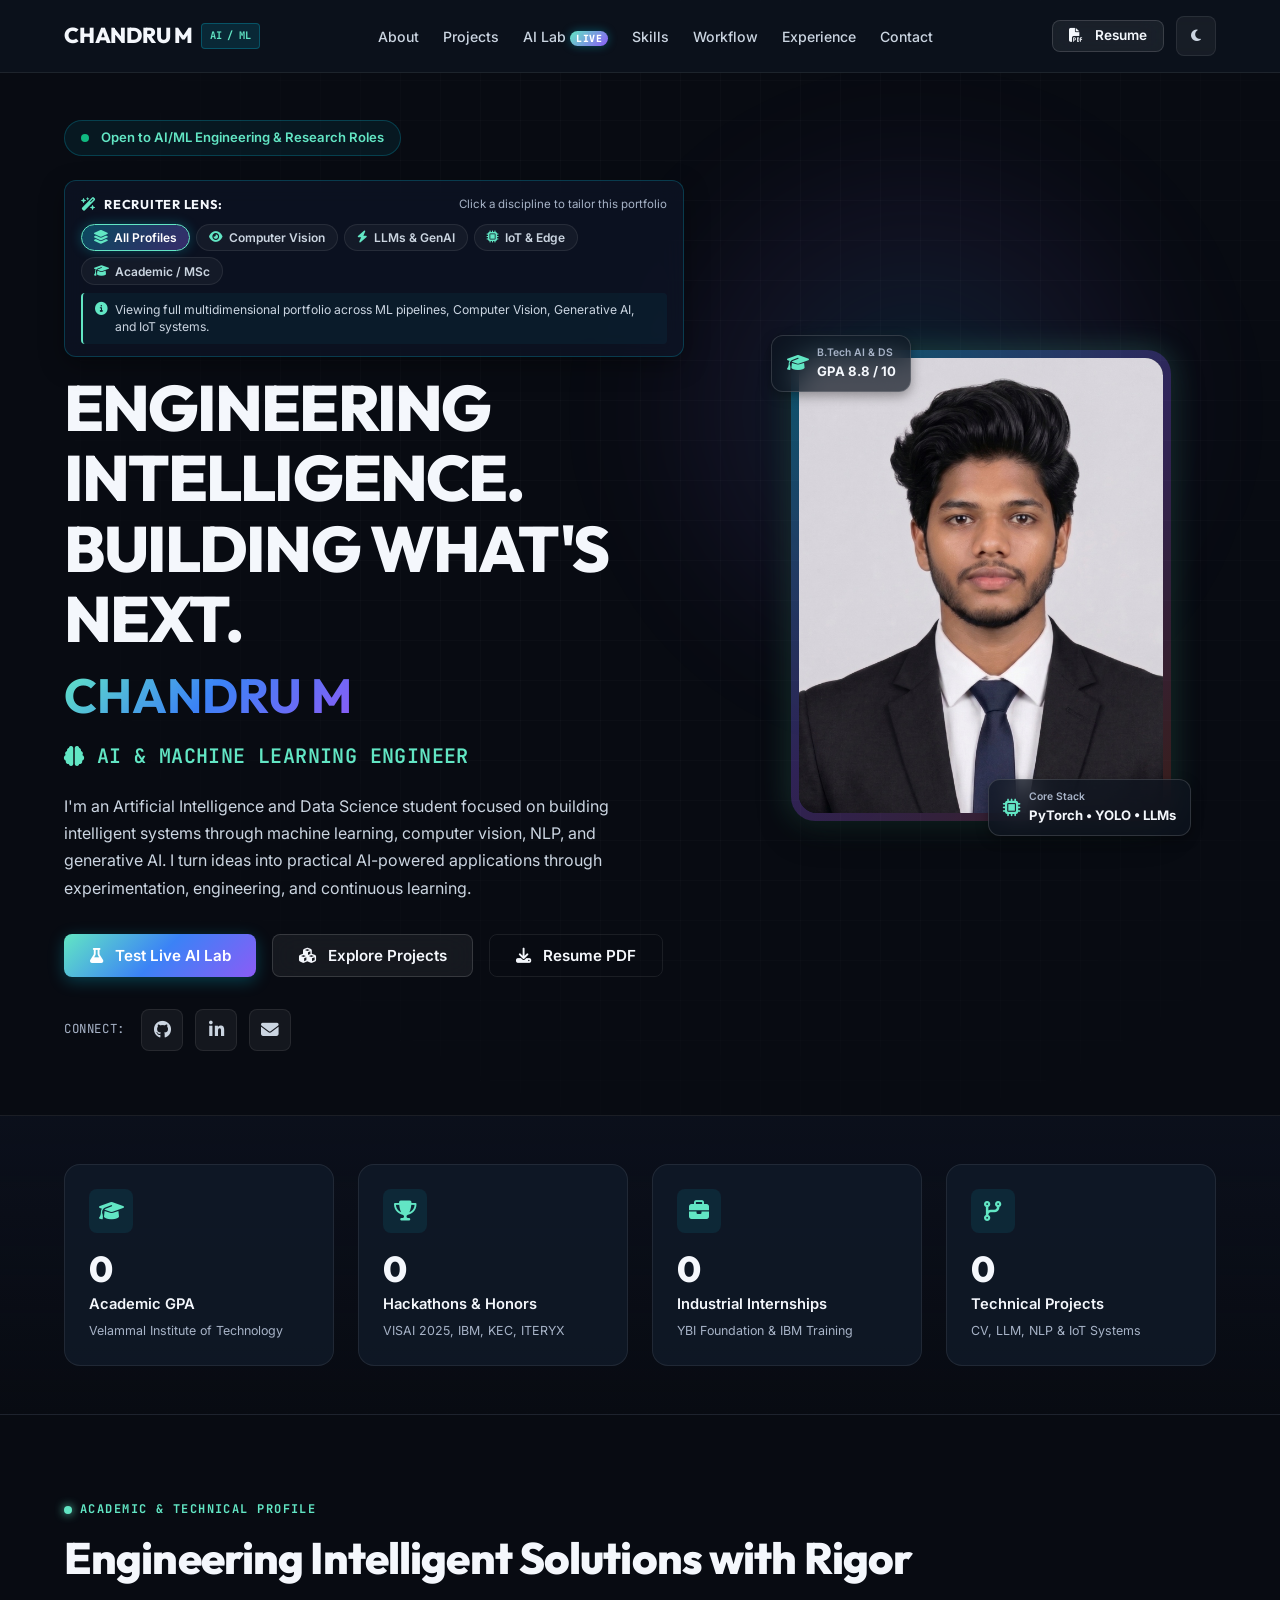
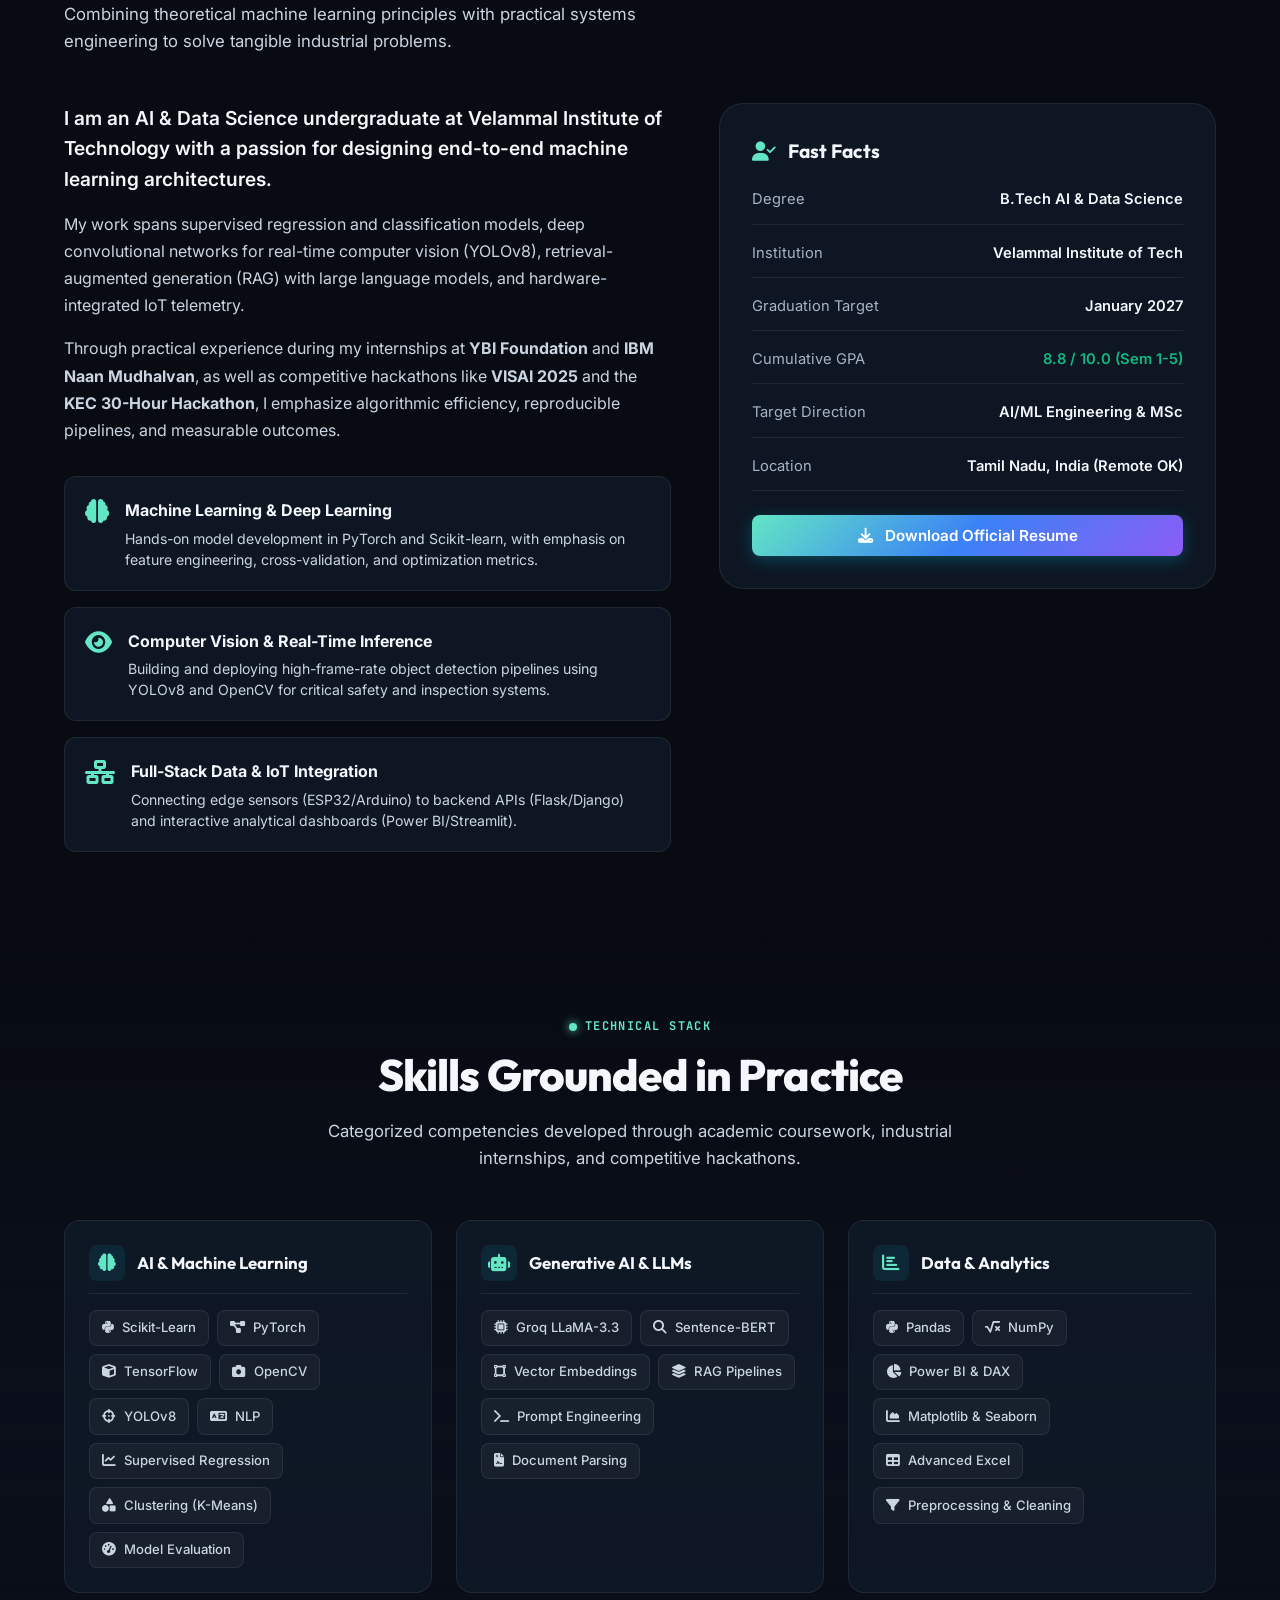
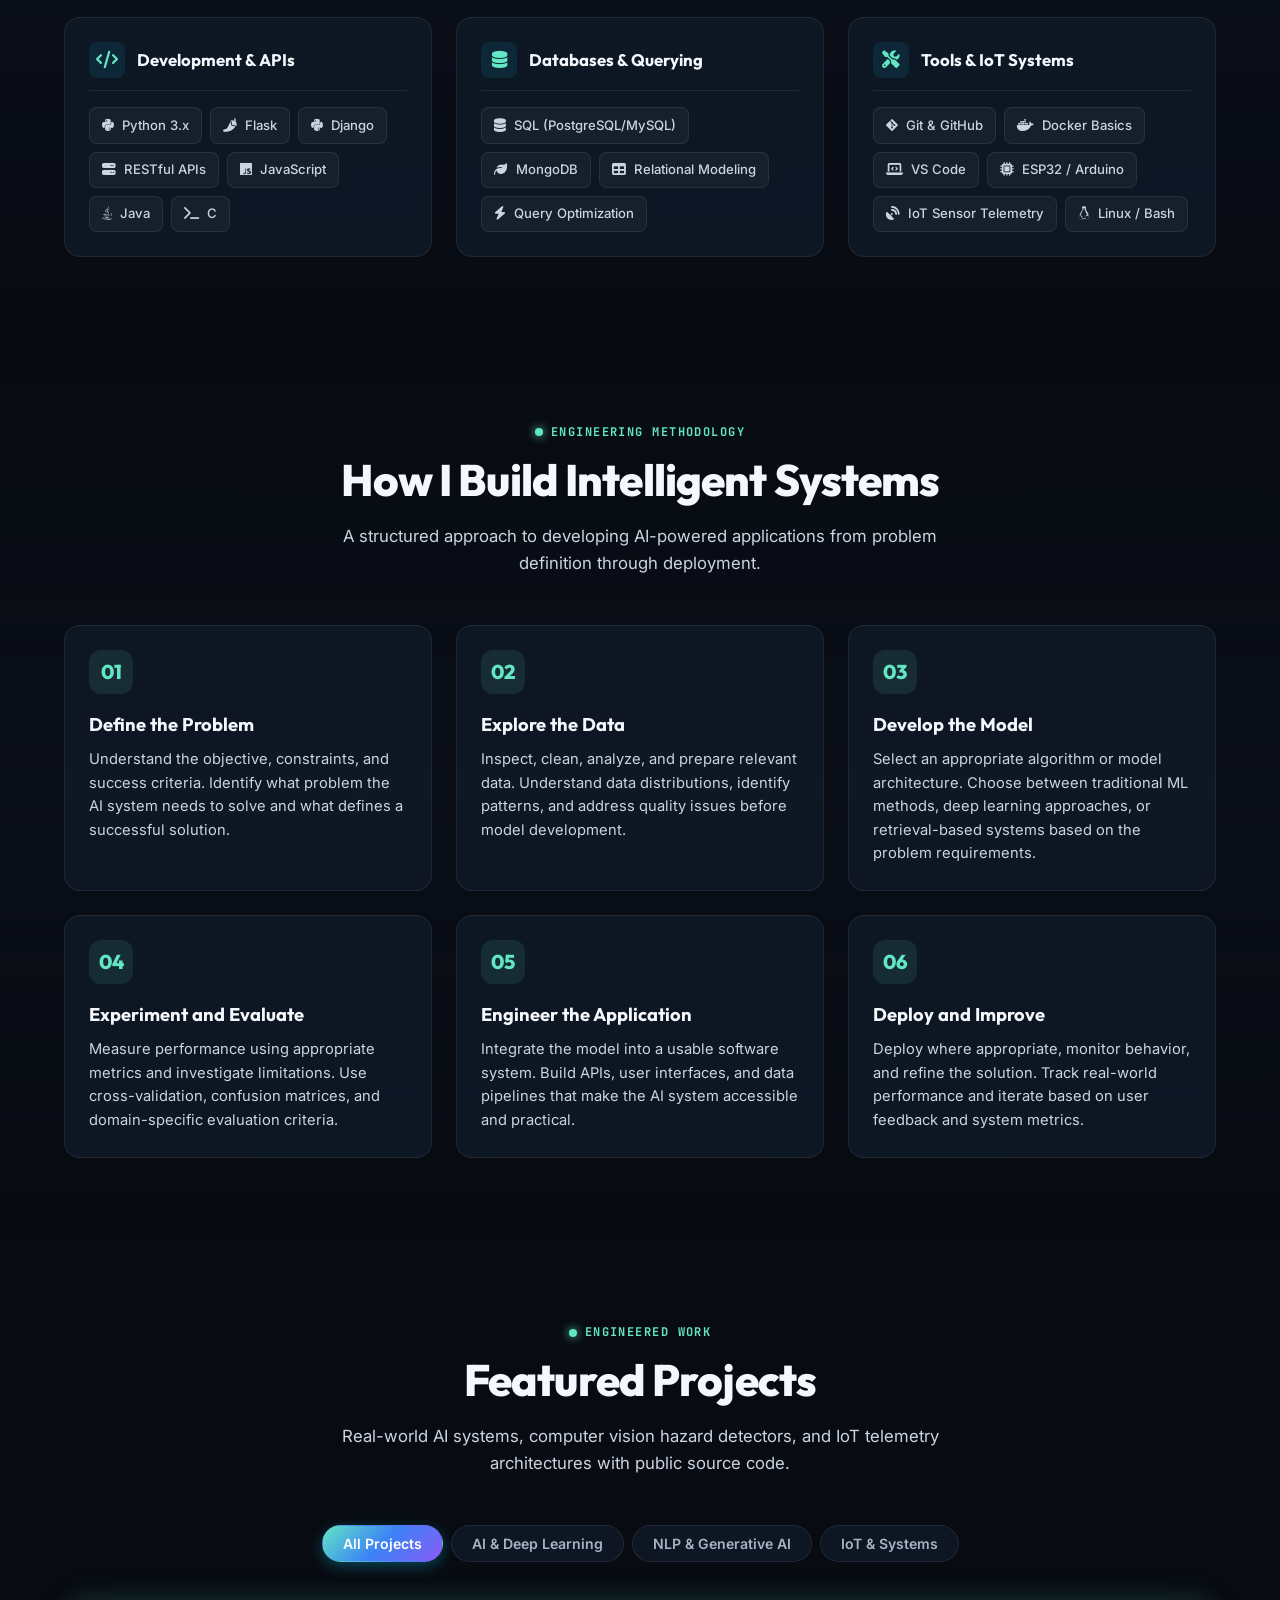
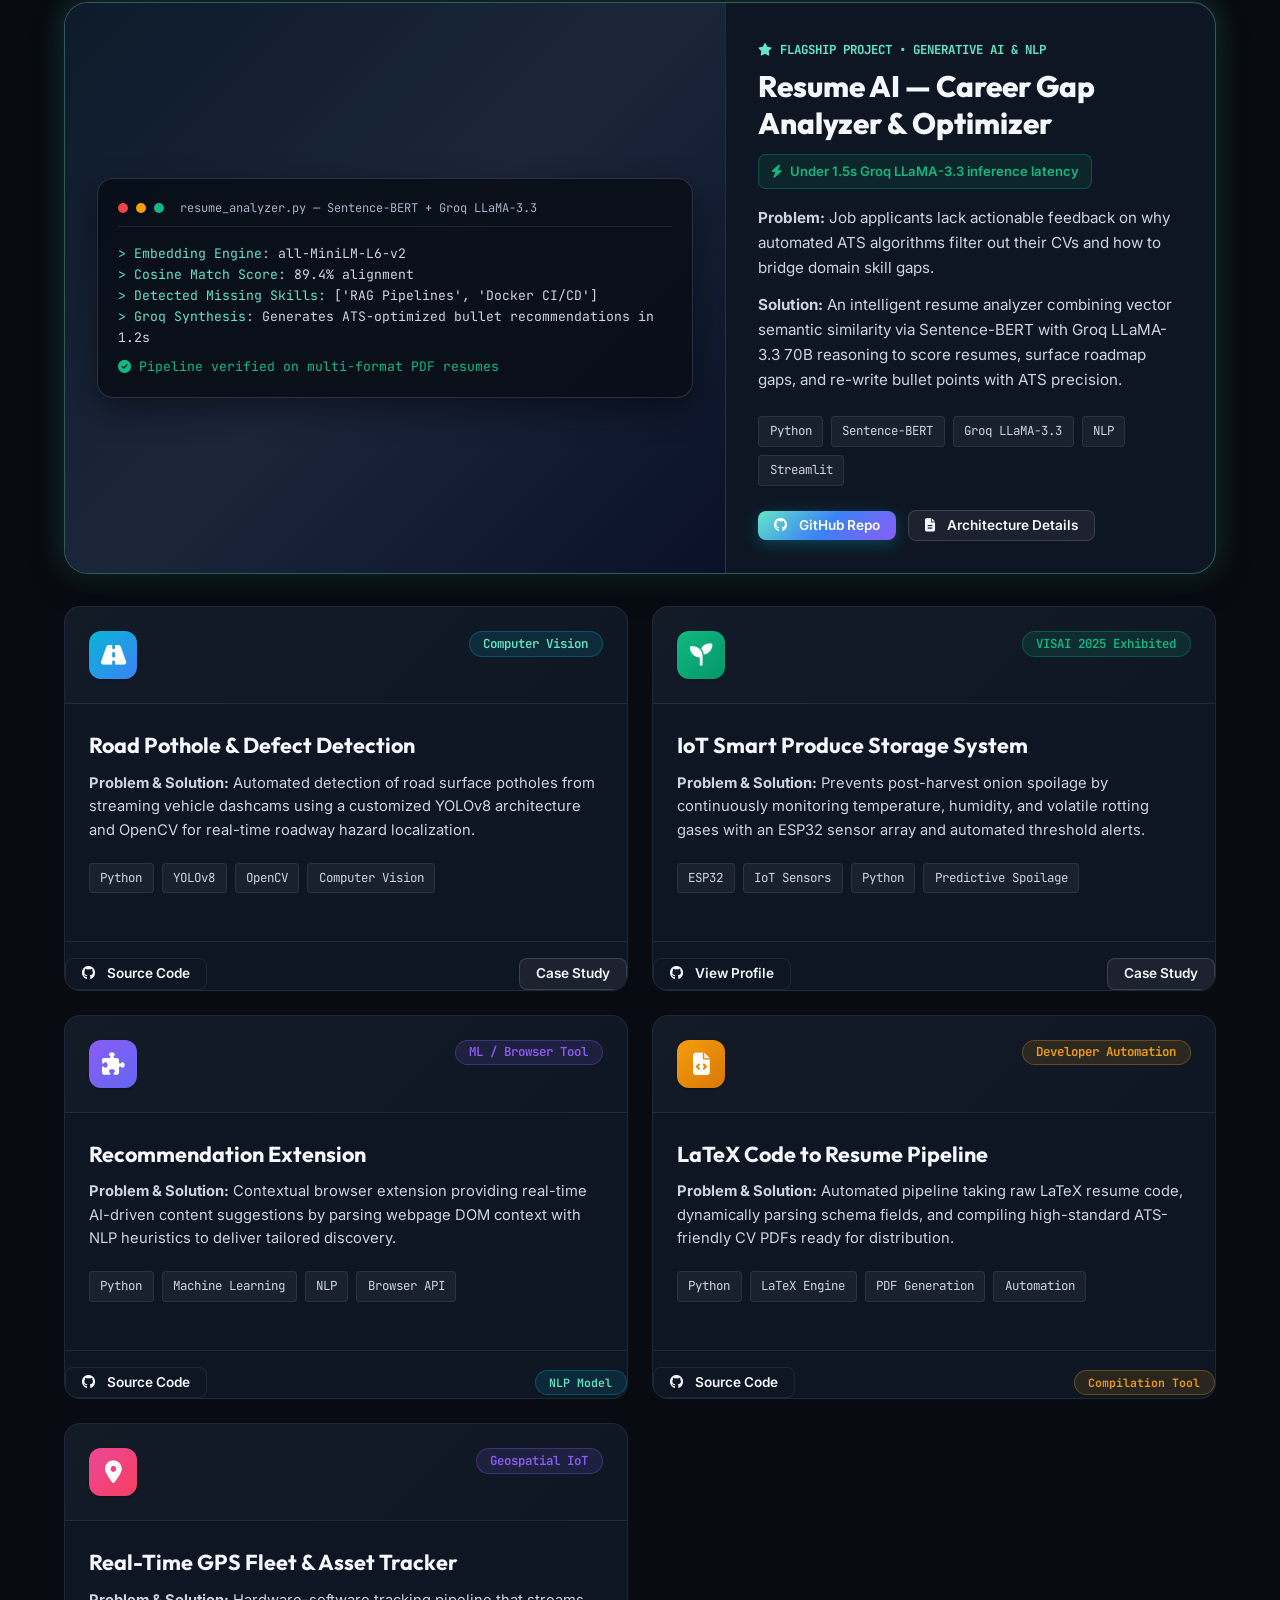
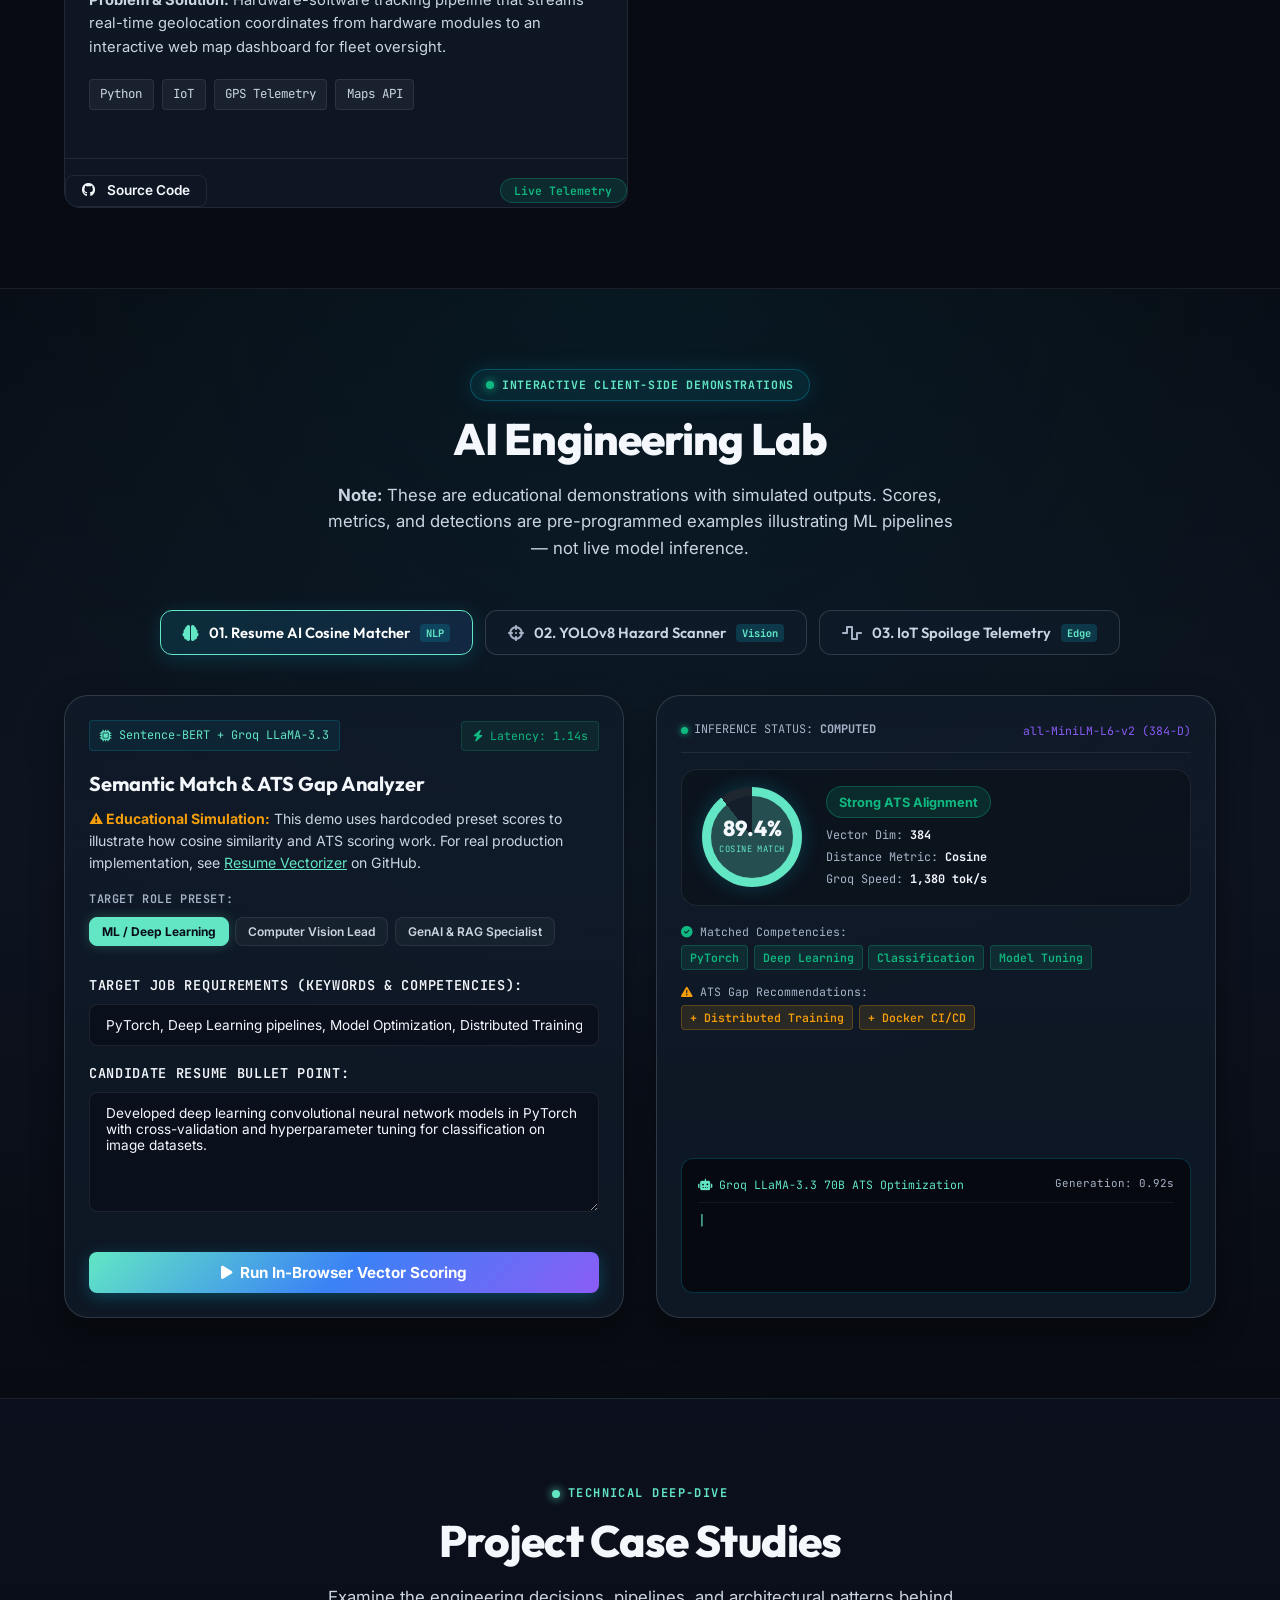
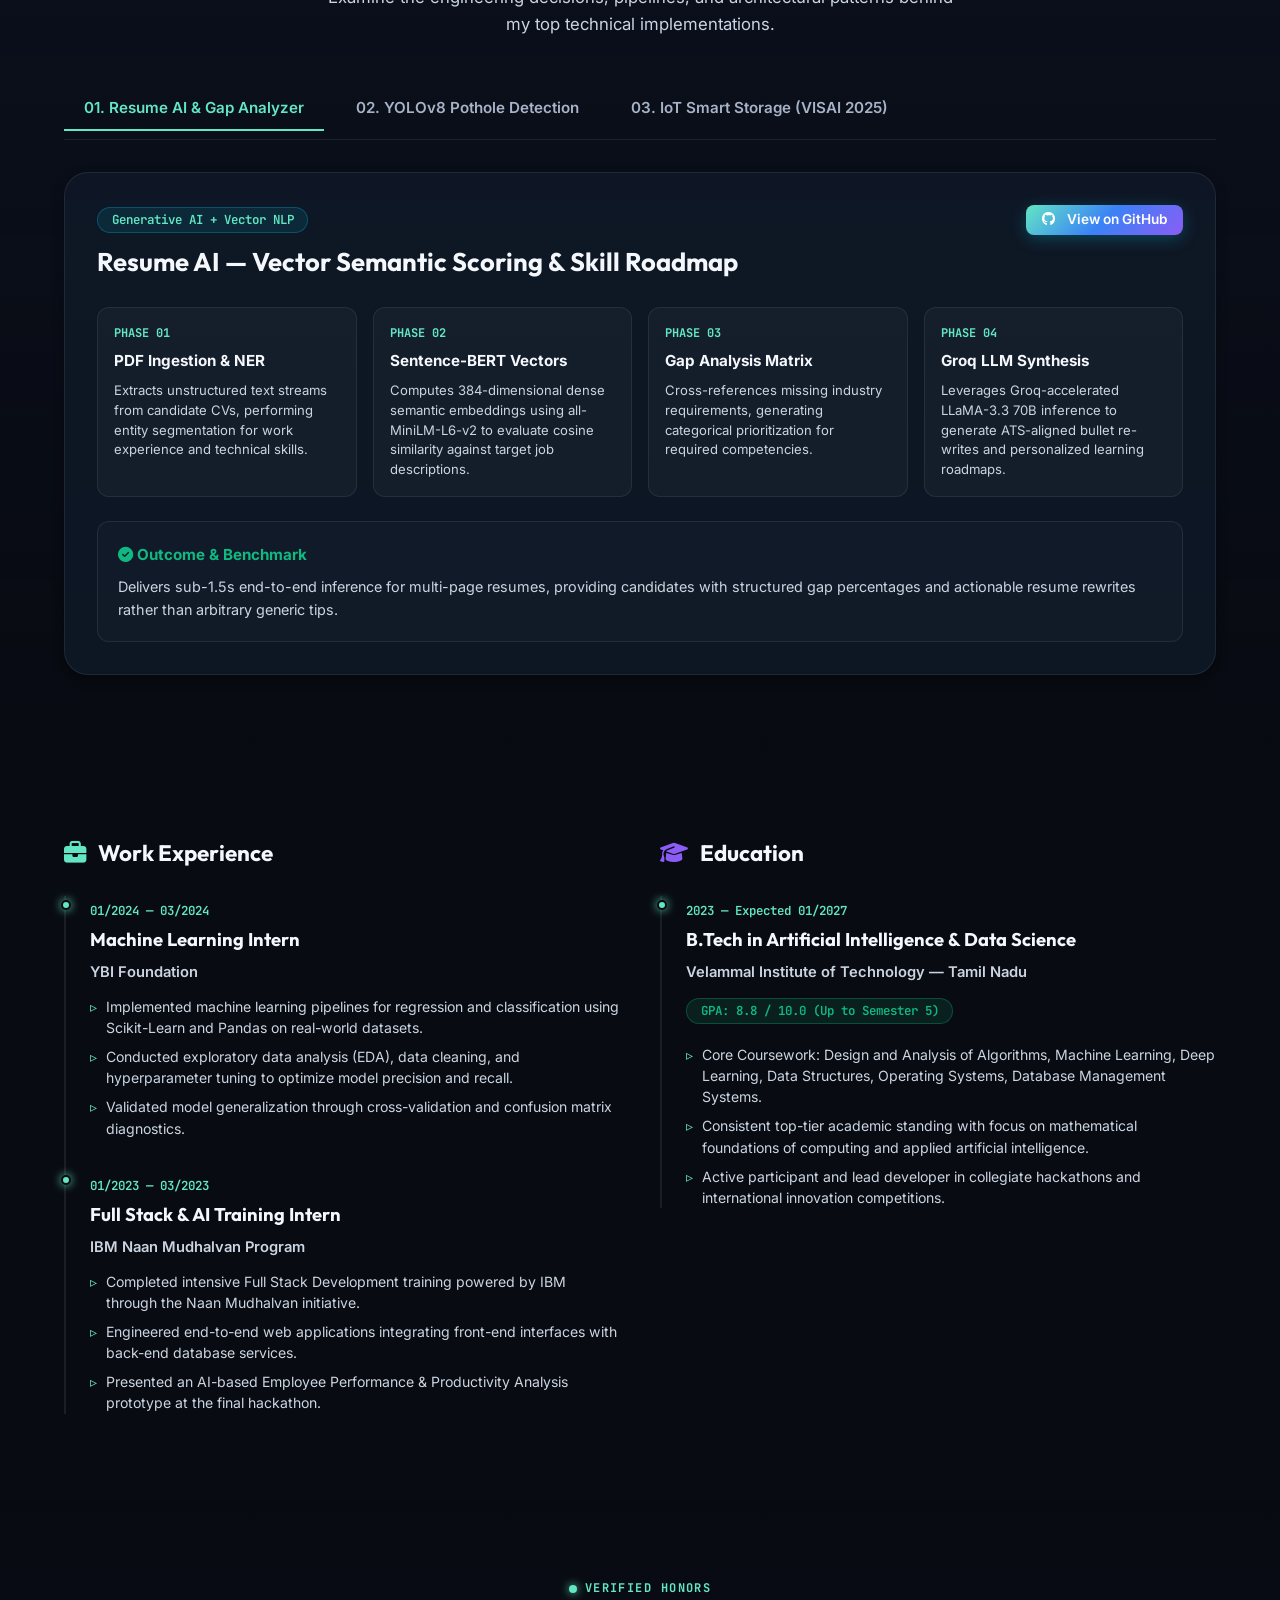
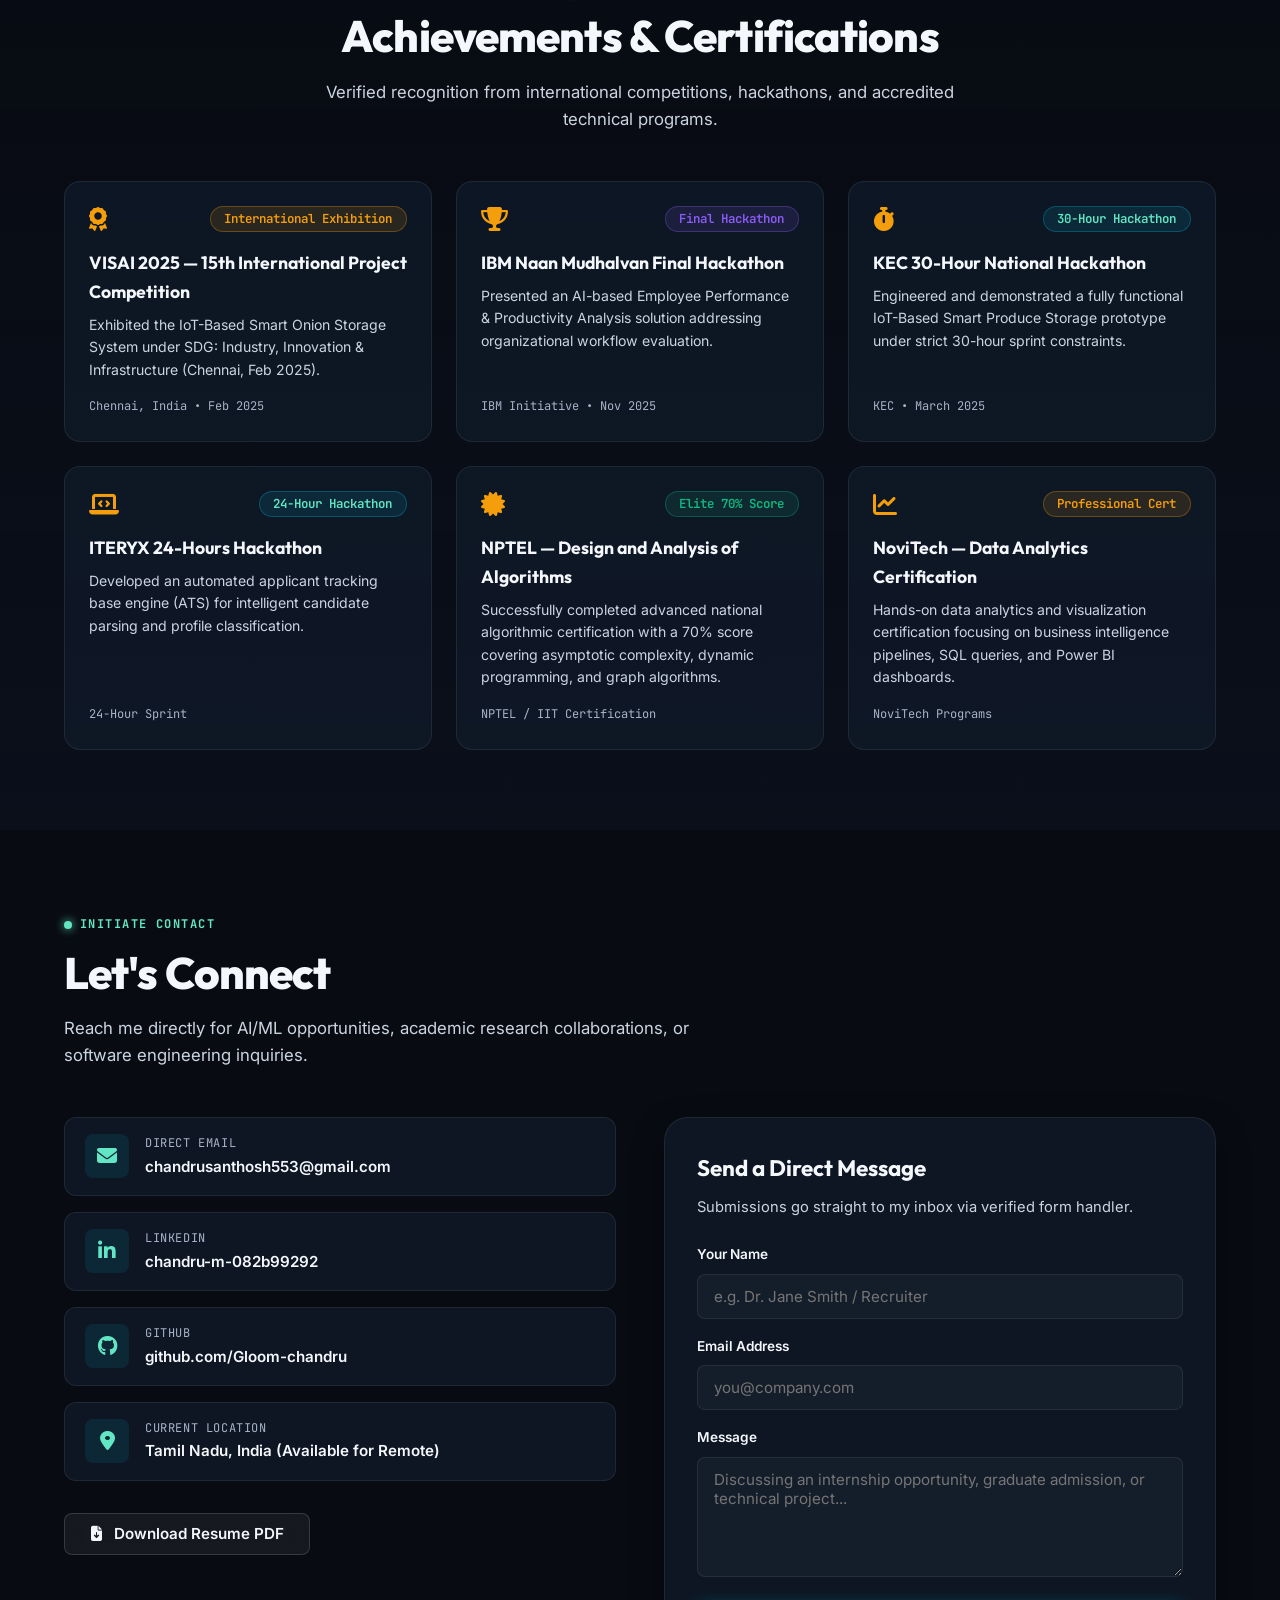
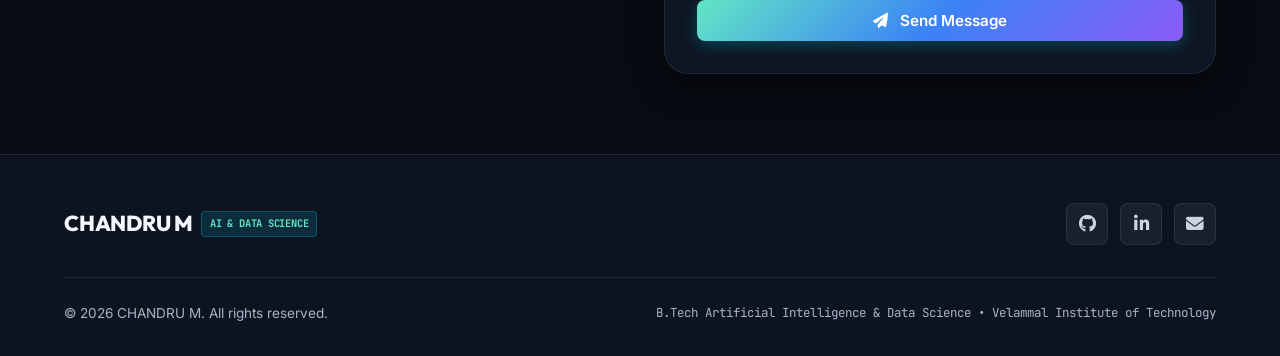
==== commit 3da7269d: "docs: clarify AI lab demonstrations as educational simulations - Replace "Proprietary In-Browser Exe" ====
--- a/index.html
+++ b/index.html
@@ -745,11 +745,11 @@
             <div class="section-header text-center">
                 <div class="lab-pill-badge">
                     <span class="live-dot"></span>
-                    <span>PROPRIETARY IN-BROWSER EXECUTION SANDBOX</span>
-                </div>
-                <h2 class="section-title" id="aiLabHeading">Interactive AI Engineering Lab</h2>
+                    <span>INTERACTIVE CLIENT-SIDE DEMONSTRATIONS</span>
+                </div>
+                <h2 class="section-title" id="aiLabHeading">AI Engineering Lab</h2>
                 <p class="section-subtitle">
-                    Experience production pipeline simulations live in your browser: test vector cosine similarity against job descriptions, scan road surfaces with YOLOv8 defect detection, and simulate edge IoT spoilage telemetry.
+                    <strong>Note:</strong> These are educational demonstrations with simulated outputs. Scores, metrics, and detections are pre-programmed examples illustrating ML pipelines — not live model inference.
                 </p>
             </div>
 
@@ -783,7 +783,7 @@
                         </div>
                         <h3 class="lab-subheading">Semantic Match & ATS Gap Analyzer</h3>
                         <p class="lab-desc">
-                            Select a target engineering role preset or enter custom criteria to compute vector cosine alignment and Groq dynamic bullet synthesis.
+                            <strong style="color: #f59e0b;">⚠️ Educational Simulation:</strong> This demo uses hardcoded preset scores to illustrate how cosine similarity and ATS scoring work. For real production implementation, see <a href="https://github.com/Gloom-chandru/Resume_Vectorizer_Comparison" target="_blank" style="color: #62E6C4; text-decoration: underline;">Resume Vectorizer</a> on GitHub.
                         </p>
 
                         <!-- Role Presets -->
@@ -913,7 +913,7 @@
                         </div>
                         <h3 class="lab-subheading">Hyperparameter Tuning</h3>
                         <p class="lab-desc">
-                            Adjust confidence and IoU thresholds live. Notice how lower thresholds detect secondary surface stress cracks while high thresholds isolate primary deep potholes.
+                            <strong style="color: #f59e0b;">⚠️ Educational Simulation:</strong> This demo uses pre-positioned bounding boxes rendered in canvas to show how object detection works. Actual inference latency and FPS are not measured. See <a href="https://github.com/Gloom-chandru/PARKING_DETECTION_YOLOv8" target="_blank" style="color: #62E6C4; text-decoration: underline;">YOLOv8 Parking Detection</a> for a real implementation.
                         </p>
 
                         <!-- Sliders -->
--- a/style.css
+++ b/style.css
@@ -35,17 +35,17 @@
     --accent-coral: #ff6b35;
 
     /* Gradients */
-    --gradient-primary: linear-gradient(135deg, #06b6d4 0%, #3b82f6 50%, #8b5cf6 100%);
-    --gradient-accent: linear-gradient(135deg, #38bdf8 0%, #818cf8 100%);
+    --gradient-primary: linear-gradient(135deg, #62E6C4 0%, #3b82f6 50%, #8b5cf6 100%);
+    --gradient-accent: linear-gradient(135deg, #62E6C4 0%, #818cf8 100%);
     --gradient-warm: linear-gradient(135deg, #ff6b35 0%, #f7931e 100%);
     --gradient-card: linear-gradient(180deg, rgba(255, 255, 255, 0.04) 0%, rgba(255, 255, 255, 0.01) 100%);
-    --gradient-hero-glow: radial-gradient(circle at 50% 50%, rgba(6, 182, 212, 0.15) 0%, rgba(139, 92, 246, 0.08) 40%, transparent 70%);
+    --gradient-hero-glow: radial-gradient(circle at 50% 50%, rgba(98, 230, 196, 0.15) 0%, rgba(139, 92, 246, 0.08) 40%, transparent 70%);
 
     /* Borders */
     --border-subtle: rgba(255, 255, 255, 0.08);
     --border-medium: rgba(255, 255, 255, 0.14);
-    --border-accent: rgba(56, 189, 248, 0.35);
-    --border-focus: #38bdf8;
+    --border-accent: rgba(98, 230, 196, 0.35);
+    --border-focus: #62E6C4;
 
     /* Typography Scale */
     --font-heading: 'Outfit', -apple-system, BlinkMacSystemFont, sans-serif;
@@ -78,7 +78,7 @@
     --shadow-sm: 0 1px 3px rgba(0, 0, 0, 0.3);
     --shadow-md: 0 4px 12px rgba(0, 0, 0, 0.35);
     --shadow-lg: 0 12px 32px rgba(0, 0, 0, 0.45);
-    --shadow-glow-cyan: 0 0 30px rgba(6, 182, 212, 0.25);
+    --shadow-glow-cyan: 0 0 30px rgba(98, 230, 196, 0.25);
     --shadow-glow-purple: 0 0 30px rgba(139, 92, 246, 0.25);
 
     /* Transitions */
@@ -109,15 +109,15 @@
 
     --border-subtle: rgba(15, 23, 42, 0.08);
     --border-medium: rgba(15, 23, 42, 0.15);
-    --border-accent: rgba(6, 182, 212, 0.5);
+    --border-accent: rgba(98, 230, 196, 0.5);
 
     --shadow-sm: 0 1px 3px rgba(0, 0, 0, 0.06);
     --shadow-md: 0 4px 16px rgba(0, 0, 0, 0.08);
     --shadow-lg: 0 12px 32px rgba(15, 23, 42, 0.1);
-    --shadow-glow-cyan: 0 0 25px rgba(6, 182, 212, 0.18);
+    --shadow-glow-cyan: 0 0 25px rgba(98, 230, 196, 0.18);
     --shadow-glow-purple: 0 0 25px rgba(139, 92, 246, 0.18);
     --gradient-card: linear-gradient(180deg, rgba(255, 255, 255, 0.9) 0%, rgba(248, 250, 252, 0.9) 100%);
-    --gradient-hero-glow: radial-gradient(circle at 50% 50%, rgba(6, 182, 212, 0.12) 0%, rgba(139, 92, 246, 0.06) 40%, transparent 70%);
+    --gradient-hero-glow: radial-gradient(circle at 50% 50%, rgba(98, 230, 196, 0.12) 0%, rgba(139, 92, 246, 0.06) 40%, transparent 70%);
 }
 
 /* --------------------------------------------------------------------
@@ -616,6 +616,14 @@
     font-weight: 800;
     line-height: 1.1;
     letter-spacing: -0.03em;
+    margin-bottom: var(--space-3);
+}
+
+.hero-name {
+    font-family: var(--font-heading);
+    font-size: clamp(1.8rem, 4vw, 3rem);
+    font-weight: 700;
+    line-height: 1.2;
     margin-bottom: var(--space-4);
 }
 
@@ -1065,6 +1073,86 @@
 
 .tech-badge i {
     font-size: 0.85rem;
+}
+
+/* --------------------------------------------------------------------
+   WORKFLOW SECTION (HOW I BUILD INTELLIGENT SYSTEMS)
+   -------------------------------------------------------------------- */
+#workflow {
+    background: linear-gradient(180deg, transparent 0%, rgba(13, 20, 32, 0.4) 50%, transparent 100%);
+}
+
+.workflow-steps {
+    display: grid;
+    grid-template-columns: repeat(3, 1fr);
+    gap: var(--space-6);
+    margin-top: var(--space-8);
+}
+
+.workflow-step {
+    background: var(--bg-card);
+    border: 1px solid var(--border-subtle);
+    border-radius: var(--radius-lg);
+    padding: var(--space-6);
+    position: relative;
+    transition: all var(--transition-normal);
+}
+
+.workflow-step::before {
+    content: '';
+    position: absolute;
+    top: 0;
+    left: 0;
+    width: 100%;
+    height: 3px;
+    background: var(--gradient-primary);
+    border-radius: var(--radius-lg) var(--radius-lg) 0 0;
+    opacity: 0;
+    transition: opacity var(--transition-fast);
+}
+
+.workflow-step:hover {
+    transform: translateY(-4px);
+    border-color: var(--border-accent);
+    box-shadow: var(--shadow-md);
+}
+
+.workflow-step:hover::before {
+    opacity: 1;
+}
+
+.workflow-step-number {
+    display: inline-flex;
+    align-items: center;
+    justify-content: center;
+    width: 44px;
+    height: 44px;
+    border-radius: var(--radius-md);
+    background: rgba(98, 230, 196, 0.1);
+    color: var(--accent-cyan);
+    font-family: var(--font-heading);
+    font-size: 1.25rem;
+    font-weight: 800;
+    margin-bottom: var(--space-4);
+}
+
+.workflow-step-content {
+    display: flex;
+    flex-direction: column;
+}
+
+.workflow-step-title {
+    font-family: var(--font-heading);
+    font-size: 1.15rem;
+    font-weight: 700;
+    color: var(--text-primary);
+    margin-bottom: var(--space-2);
+}
+
+.workflow-step-desc {
+    font-size: 0.92rem;
+    color: var(--text-secondary);
+    line-height: 1.6;
 }
 
 /* --------------------------------------------------------------------
@@ -1931,6 +2019,10 @@
     }
 
     .achievements-grid {
+        grid-template-columns: repeat(2, 1fr);
+    }
+
+    .workflow-steps {
         grid-template-columns: repeat(2, 1fr);
     }
 
@@ -1982,6 +2074,10 @@
         grid-template-columns: 1fr;
     }
 
+    .workflow-steps {
+        grid-template-columns: 1fr;
+    }
+
     .footer-top, .footer-bottom {
         flex-direction: column;
         gap: var(--space-4);
@@ -3022,8 +3118,9 @@
     to { box-shadow: 0 0 25px rgba(239, 68, 68, 0.5); }
 }
 
-/* --- 4. NOVELTY: CRAWLING CHILD MASCOT & WONDER-KID CHATBOT --- */
-.crawling-child-container {
+/* --------------------------------------------------------------------
+   RESPONSIVE MEDIA QUERIES
+   -------------------------------------------------------------------- */
     position: fixed;
     bottom: 12px;
     left: 40px;
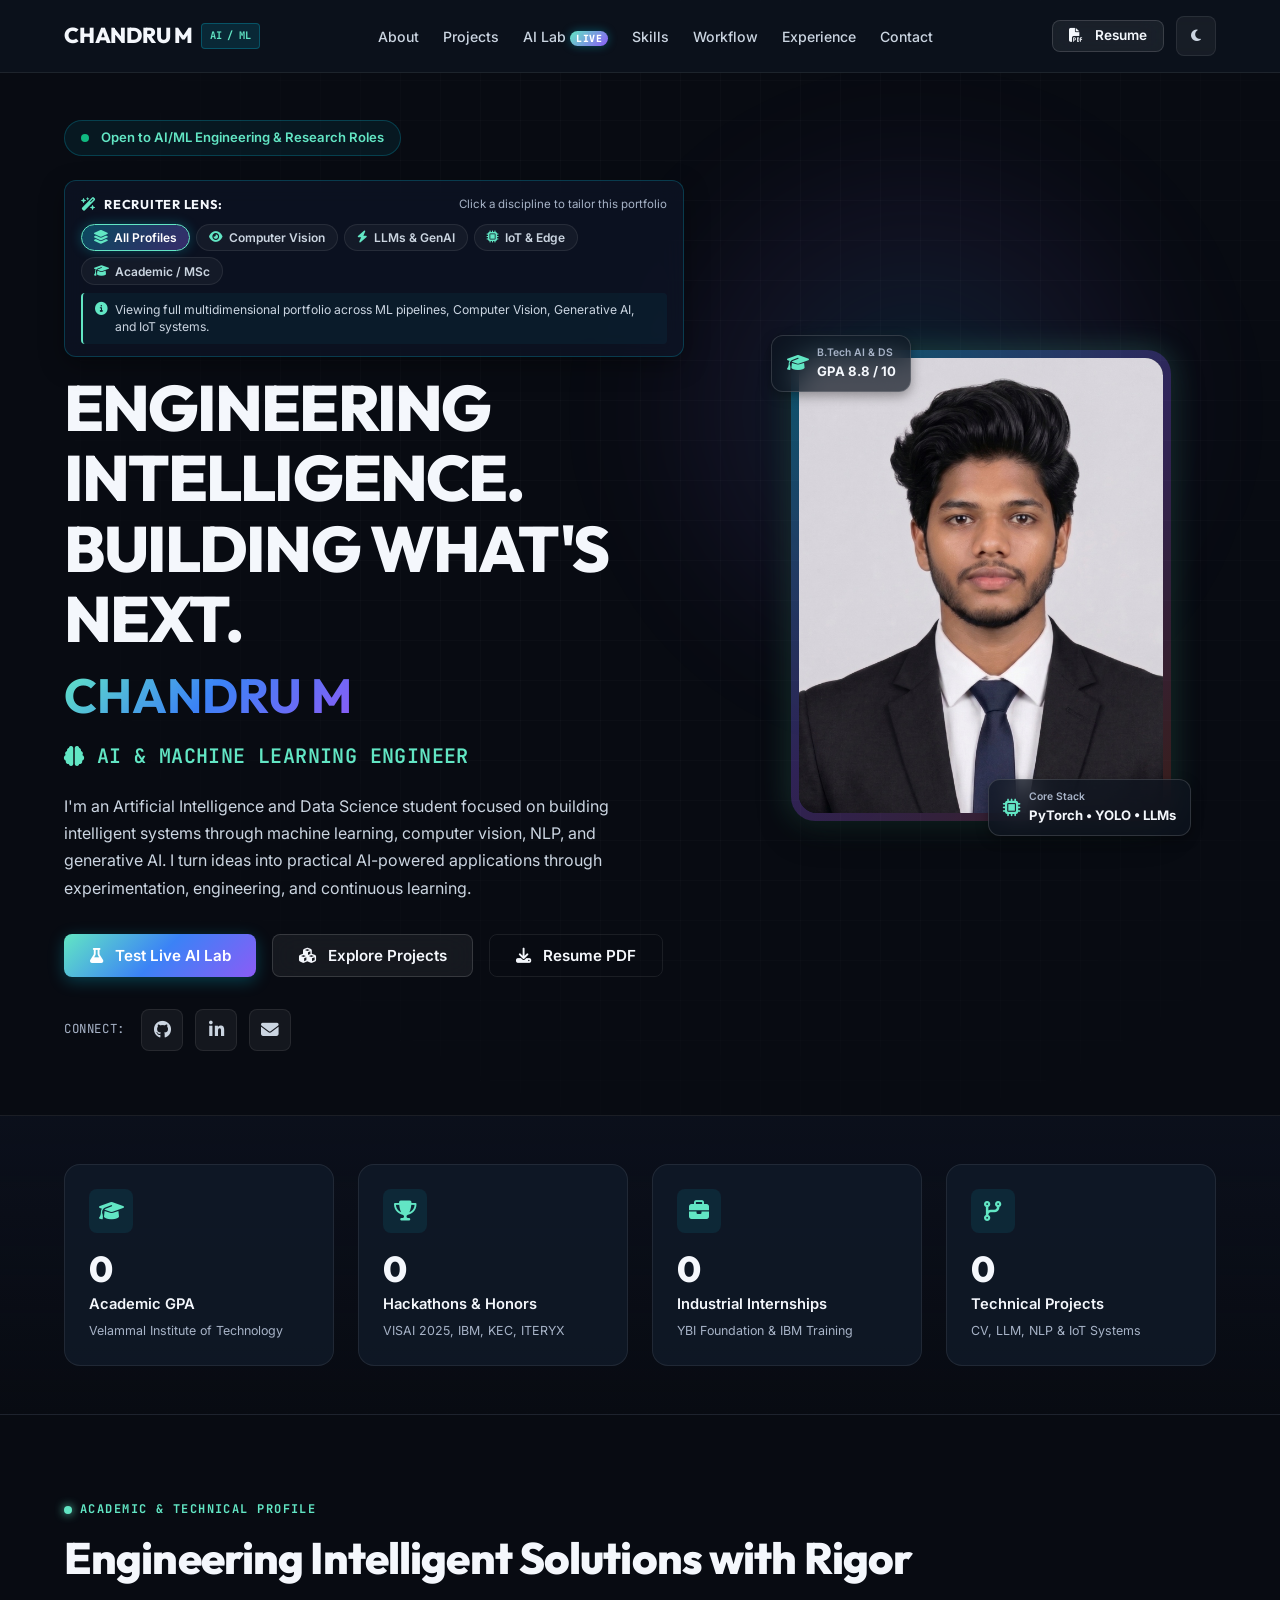
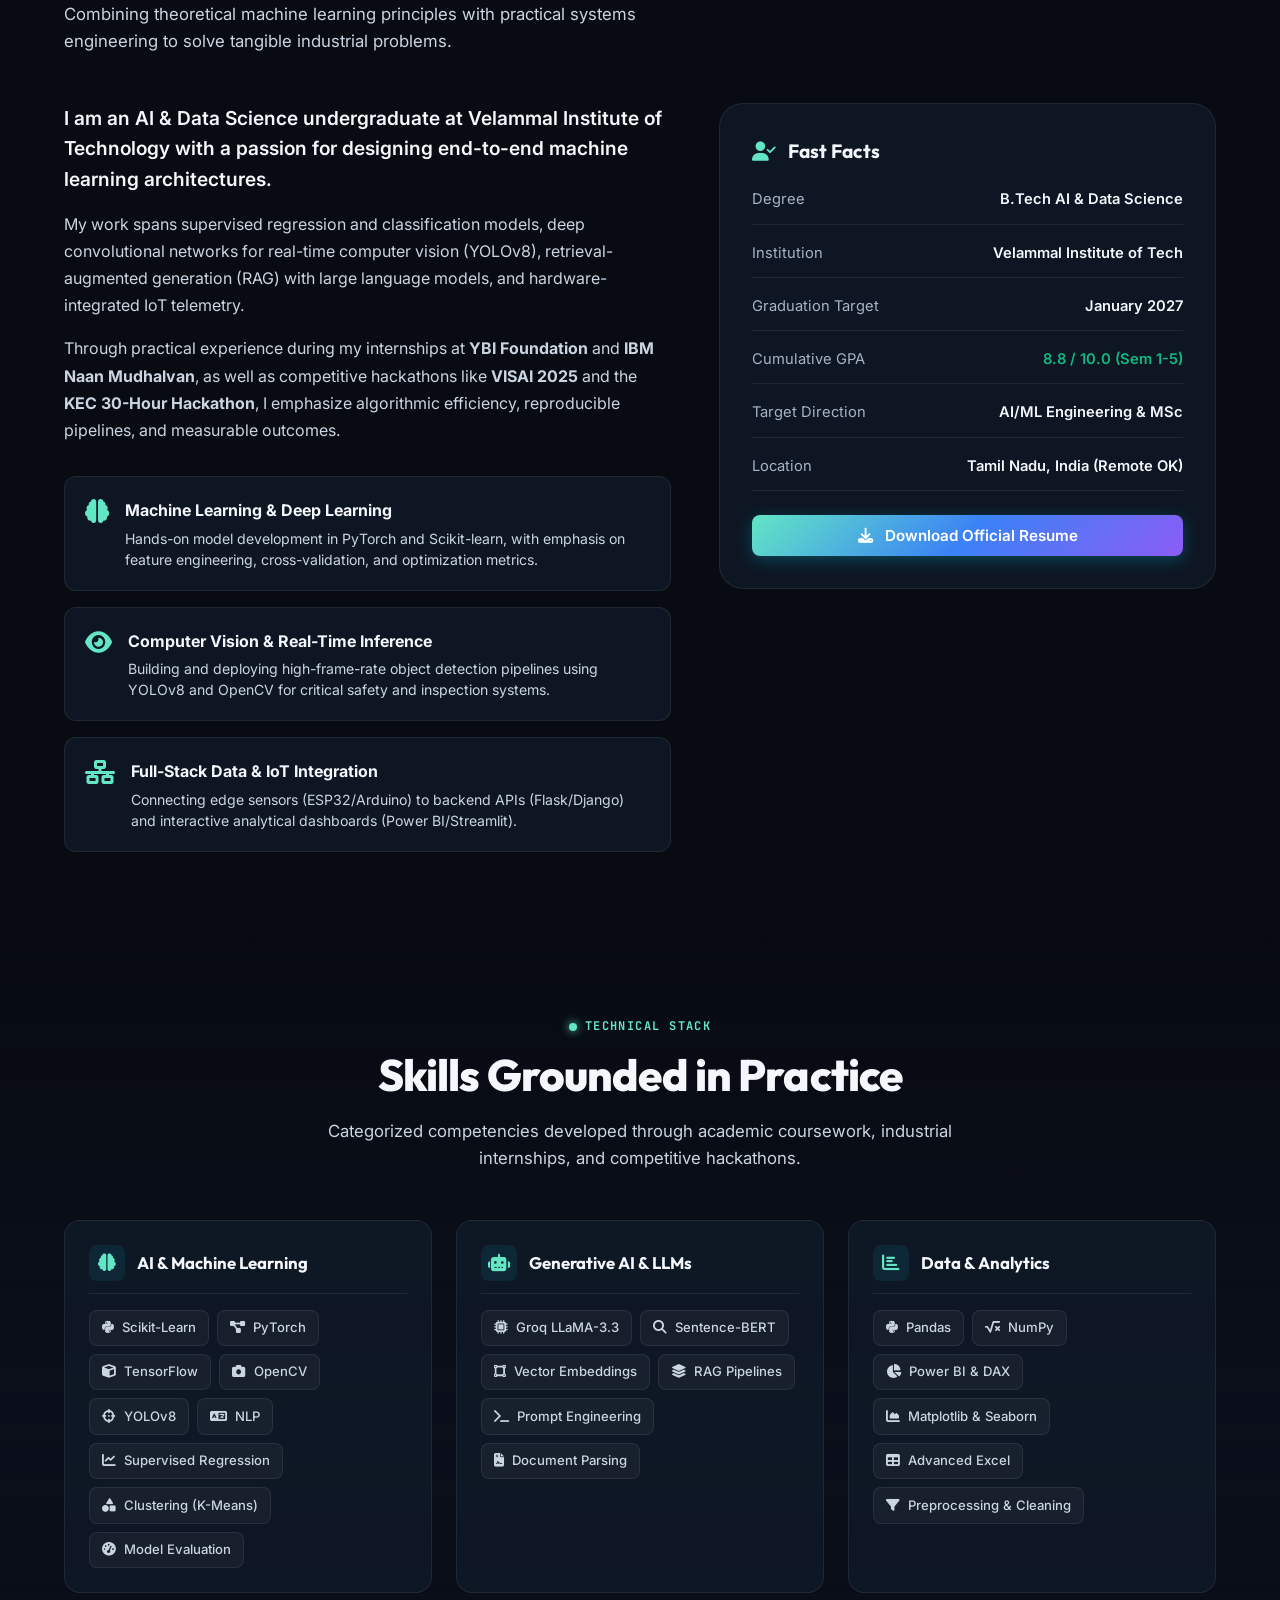
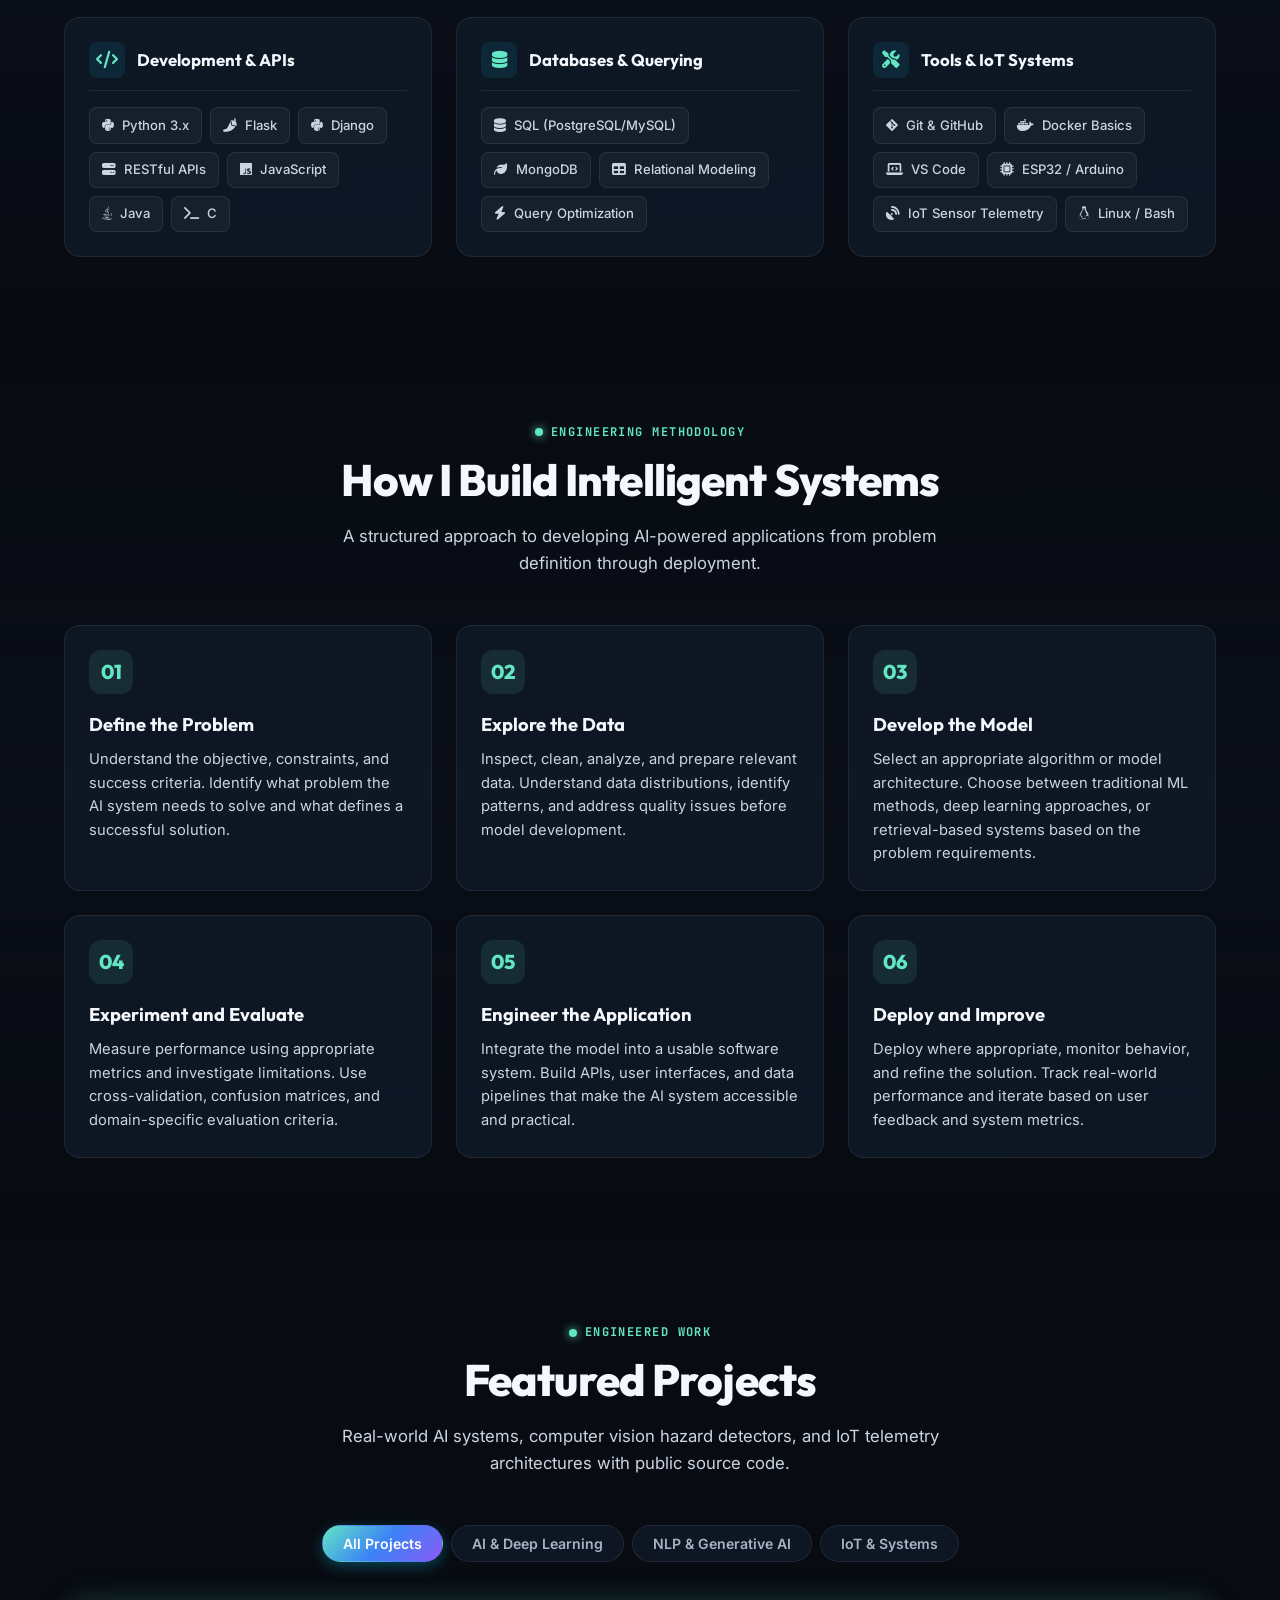
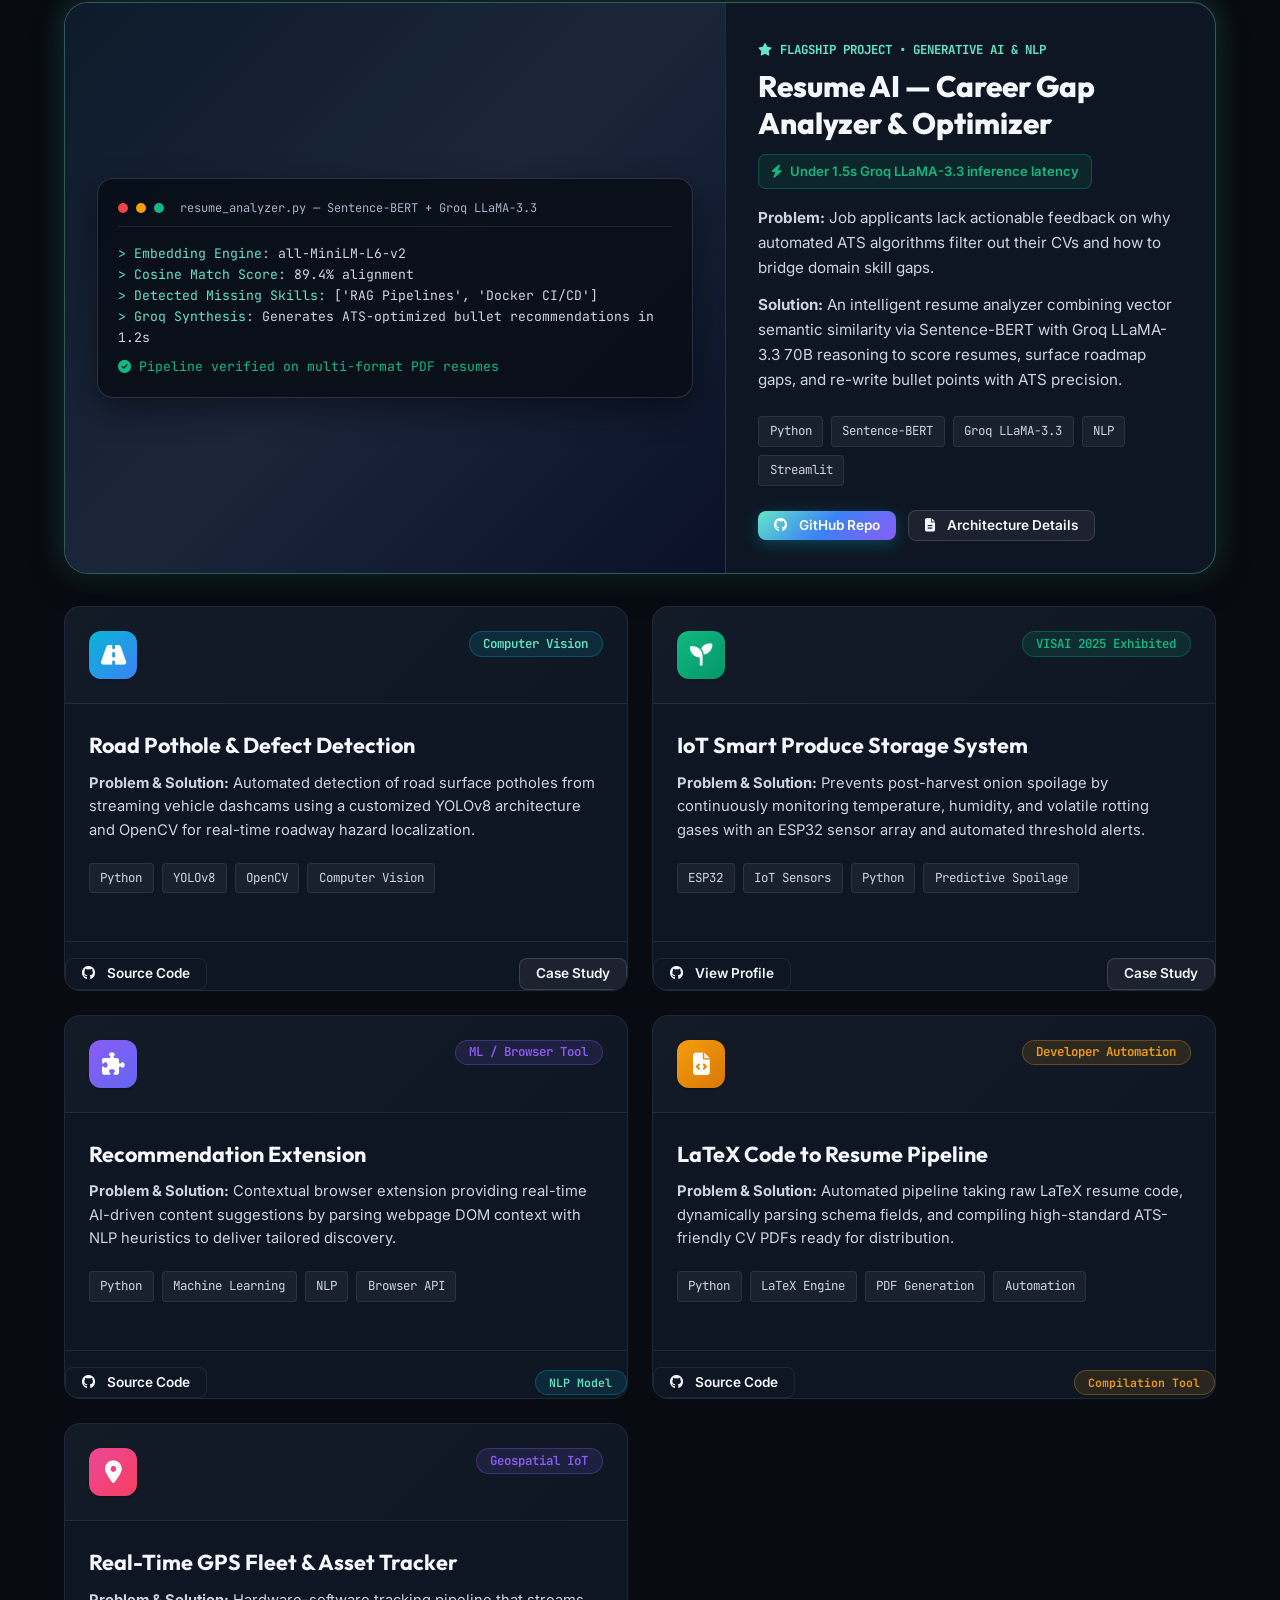
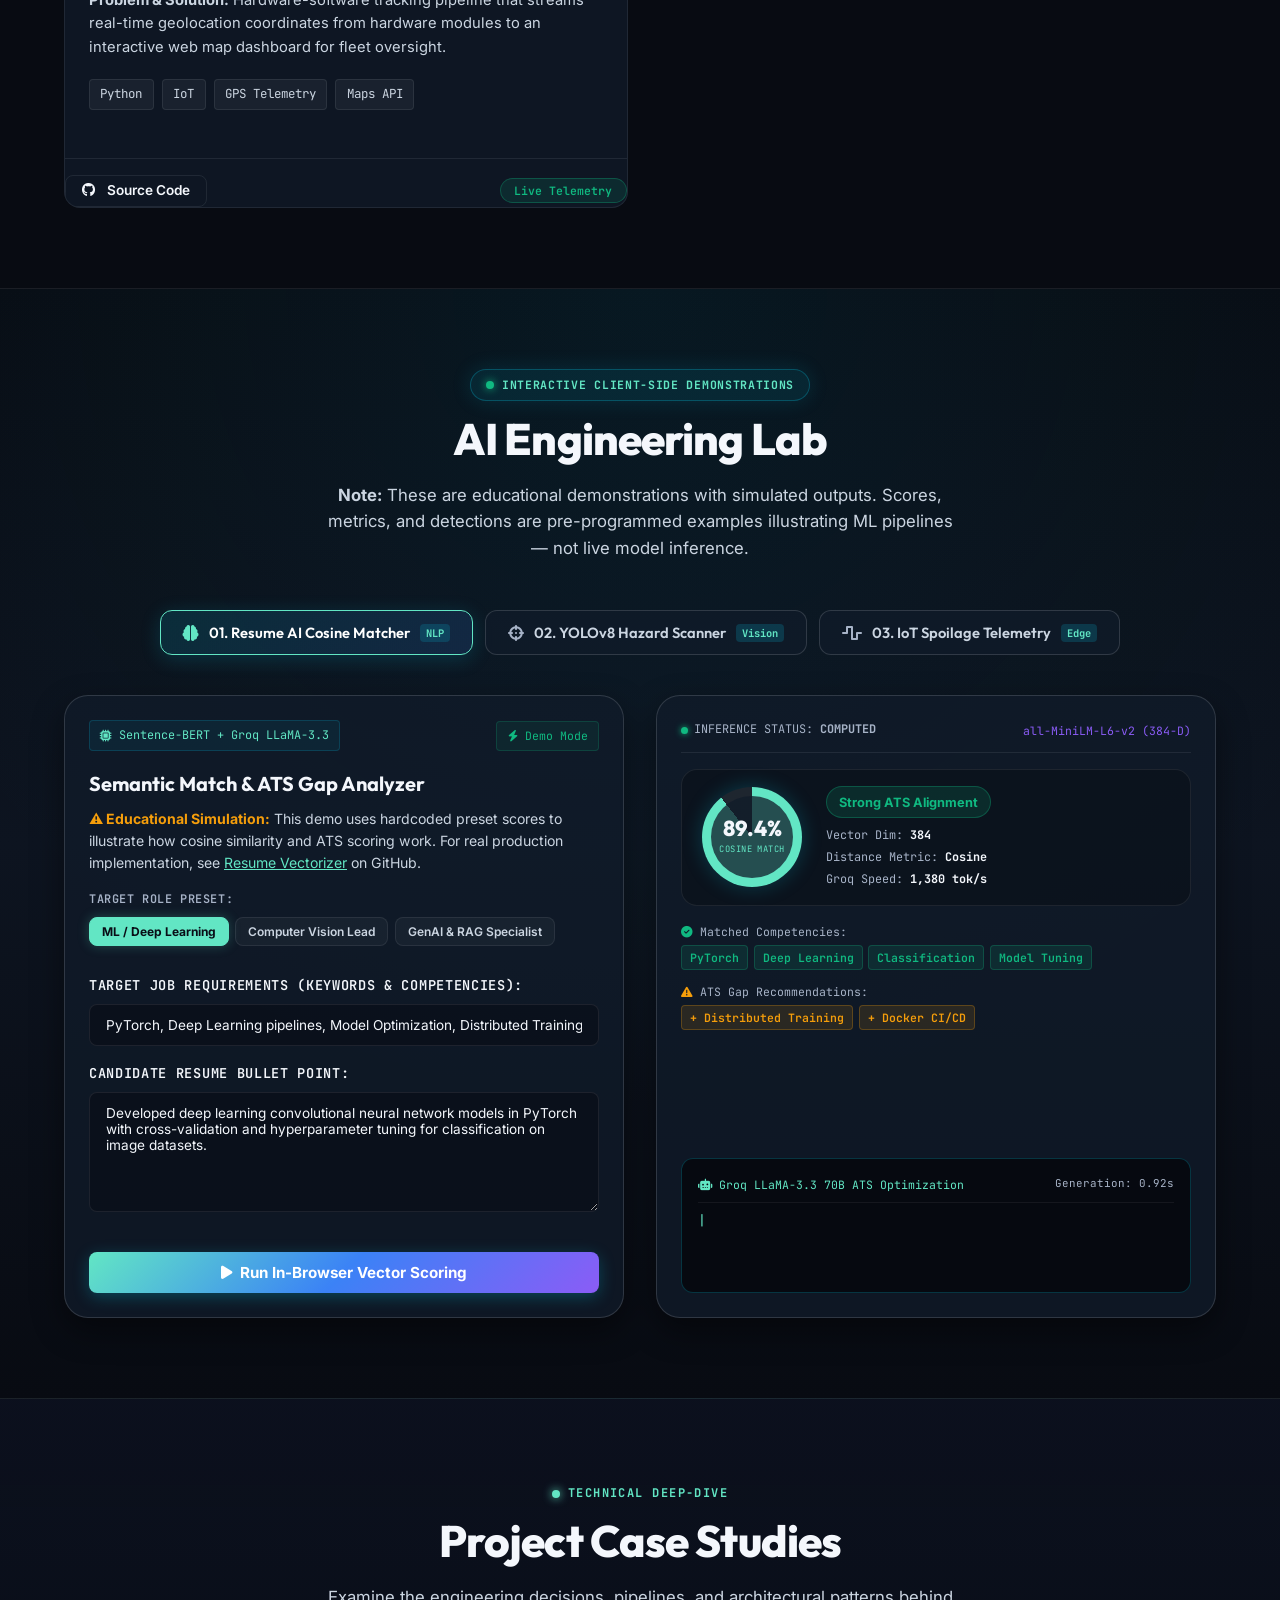
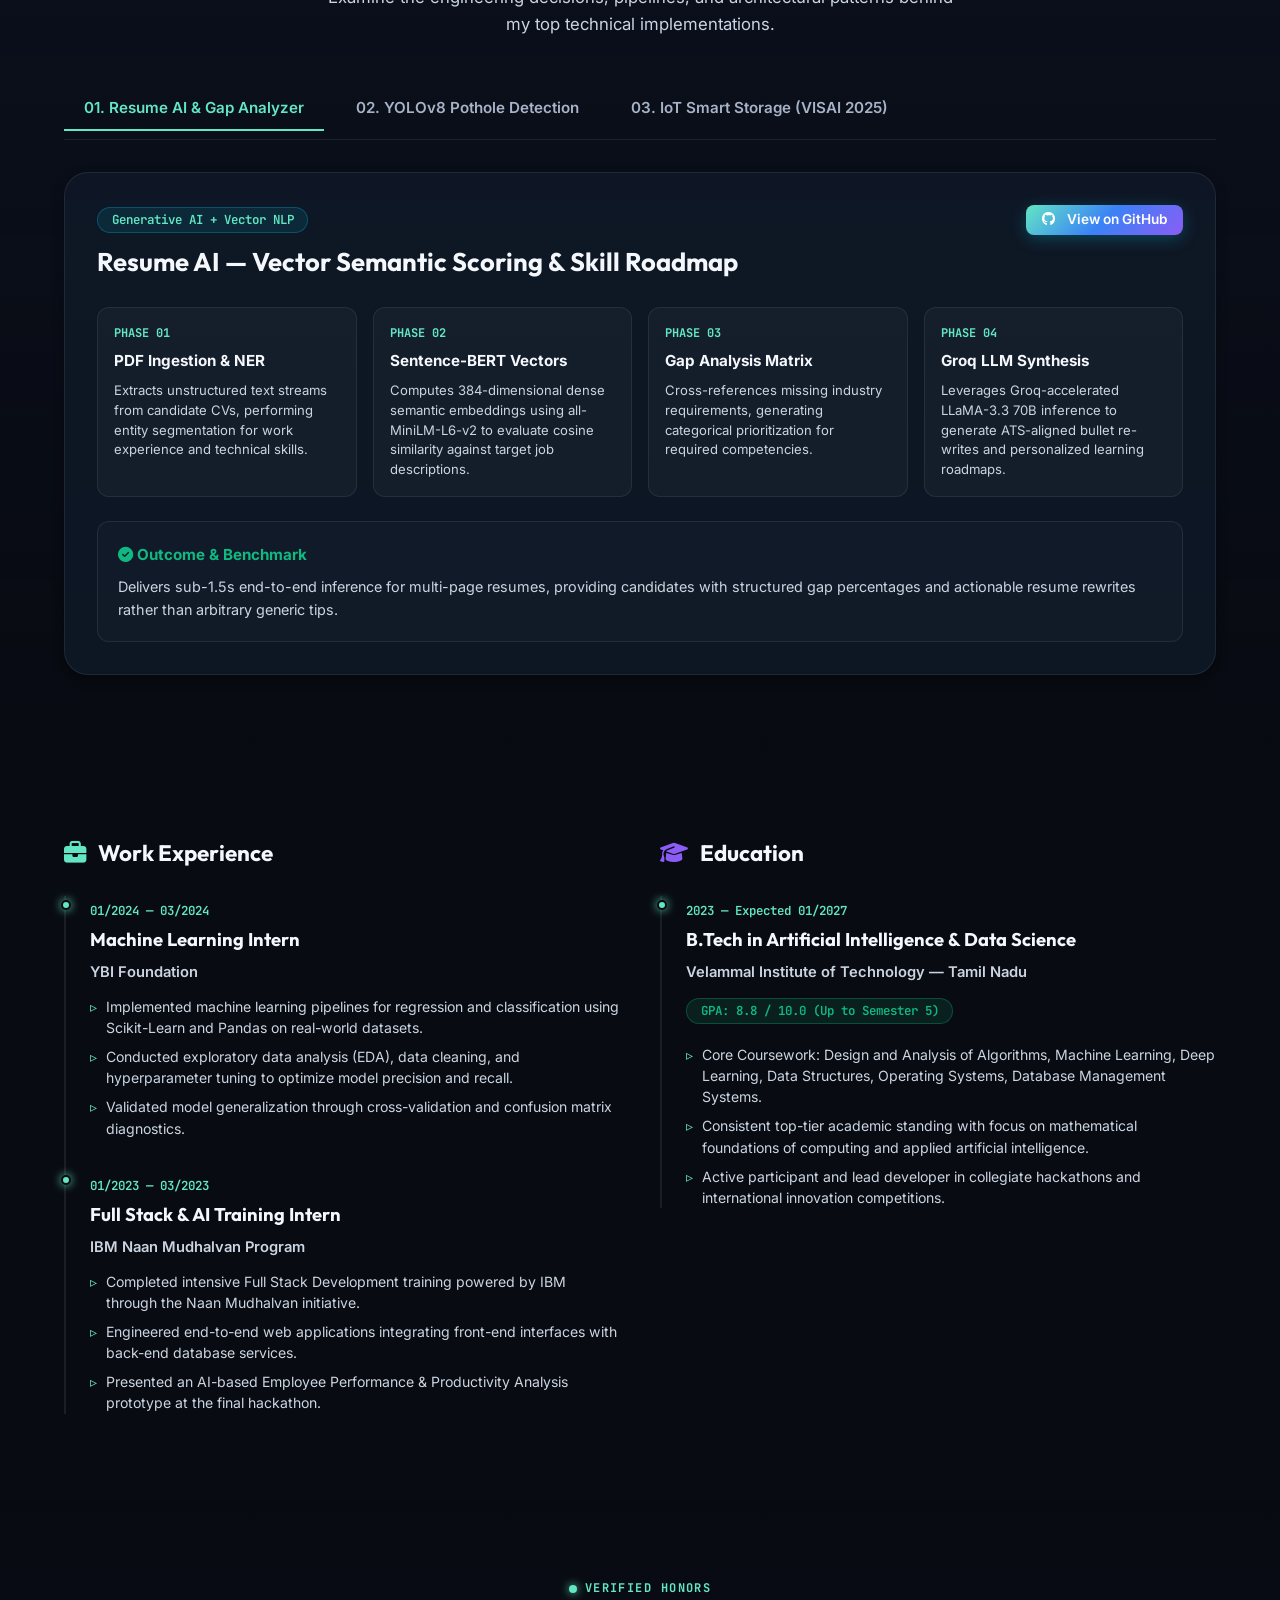
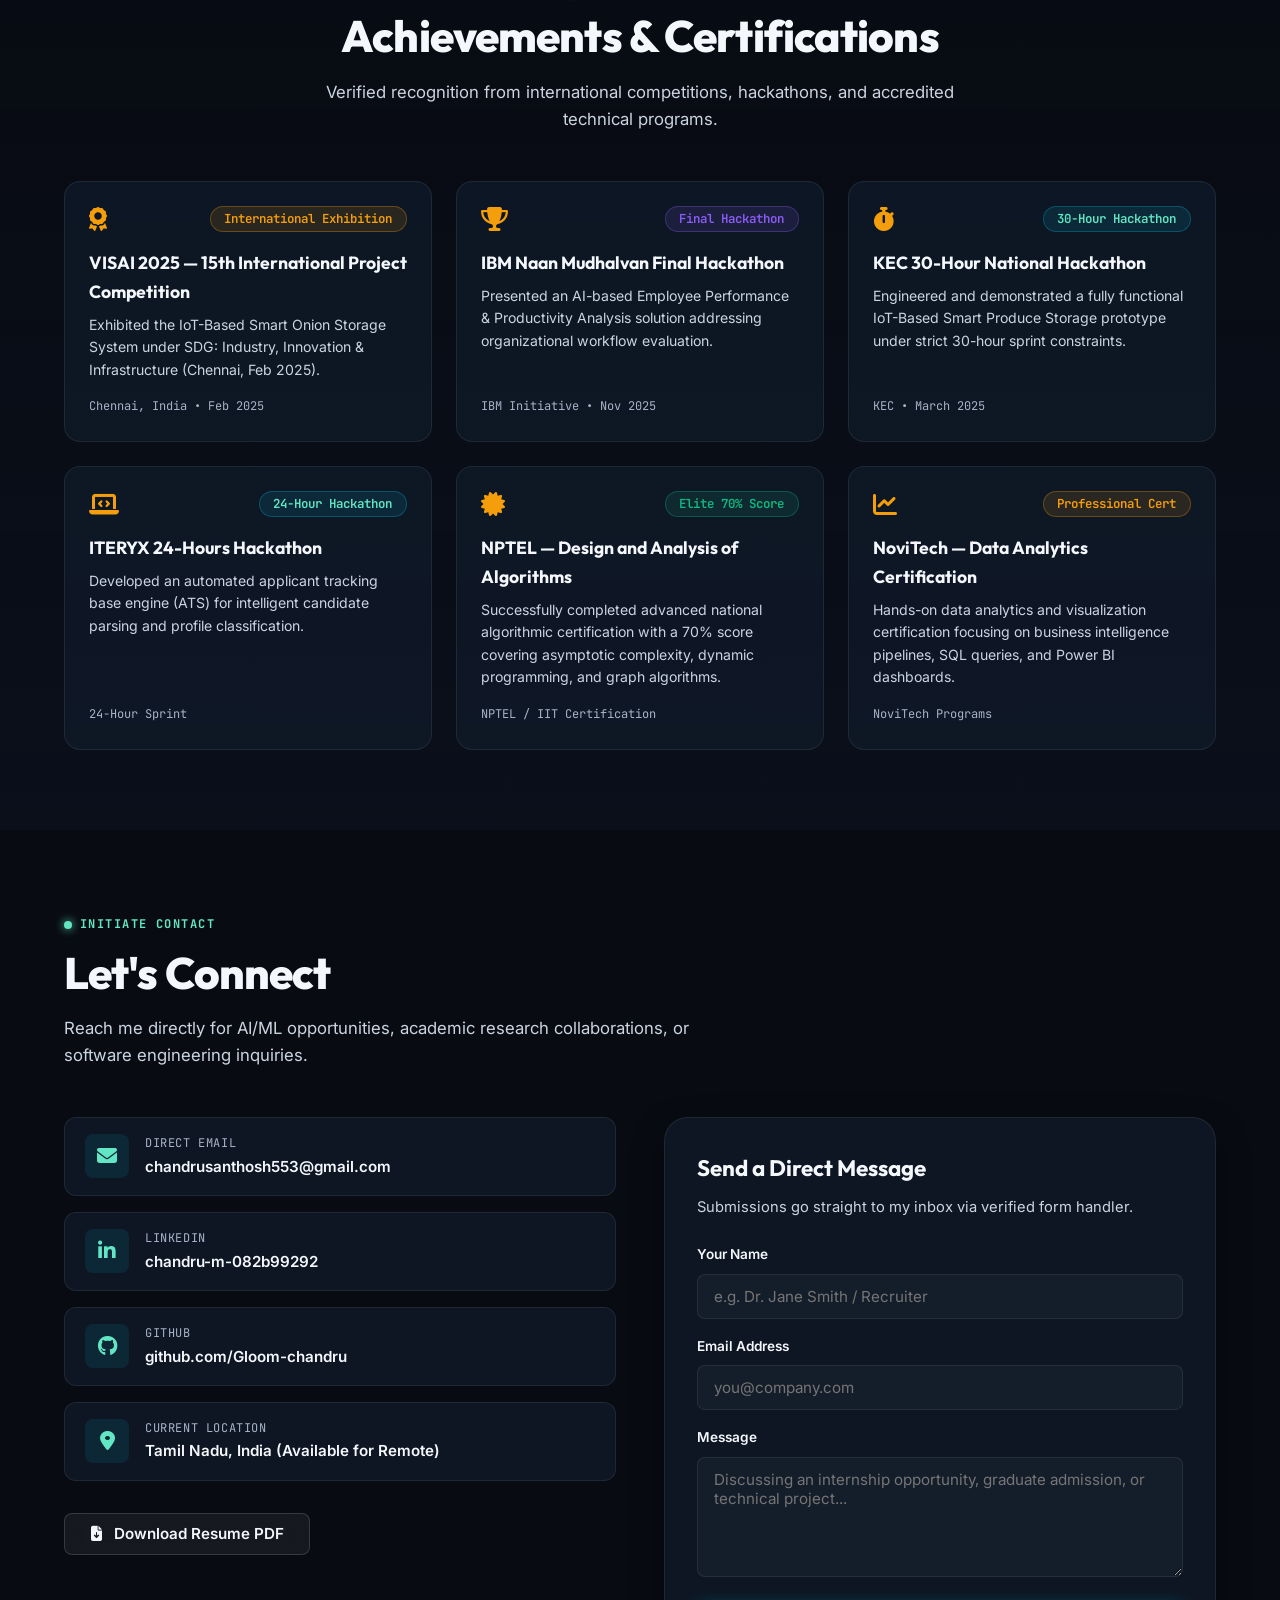
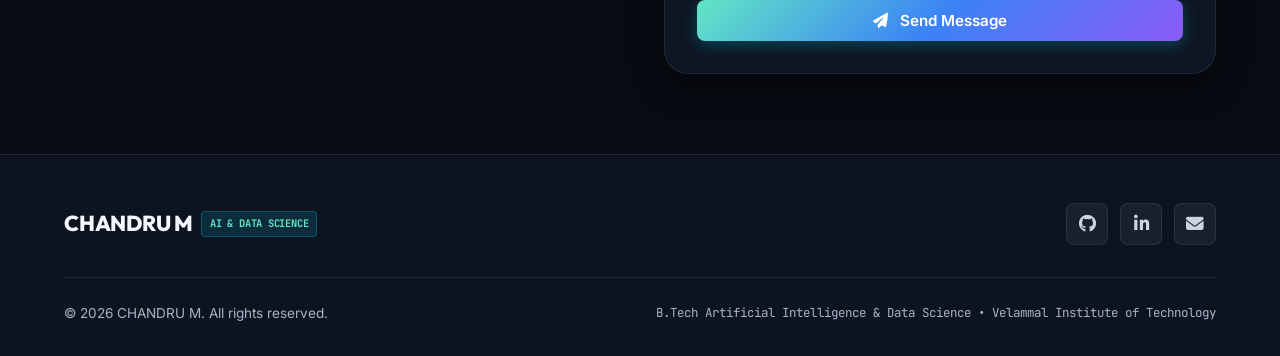
==== commit 500921fe: "docs: clarify AI lab demonstrations as educational simulations - Update portfolio URL from GitHub Pa" ====
--- a/index.html
+++ b/index.html
@@ -12,7 +12,7 @@
     <meta property="og:title" content="CHANDRU M | AI & Machine Learning Engineer Portfolio">
     <meta property="og:description" content="AI & Data Science Student at Velammal Institute of Technology (GPA 8.8). Building ML models, LLM systems, computer vision hazard detection, and IoT telemetry solutions.">
     <meta property="og:image" content="profile.jpg">
-    <meta property="og:url" content="https://gloom-chandru.github.io/">
+    <meta property="og:url" content="https://portfolio-theta-two-5ifh65n141.vercel.app/">
 
     <!-- Twitter Card -->
     <meta name="twitter:card" content="summary_large_image">
@@ -779,7 +779,7 @@
                     <div class="lab-control-card">
                         <div class="lab-card-header">
                             <span class="lab-badge-engine"><i class="fas fa-microchip"></i> Sentence-BERT + Groq LLaMA-3.3</span>
-                            <span class="lab-latency-chip" id="resumeLatencyChip"><i class="fas fa-bolt"></i> Latency: 1.14s</span>
+                            <span class="lab-latency-chip" id="resumeLatencyChip"><i class="fas fa-bolt"></i> Demo Mode</span>
                         </div>
                         <h3 class="lab-subheading">Semantic Match & ATS Gap Analyzer</h3>
                         <p class="lab-desc">
@@ -883,8 +883,8 @@
                     <div class="yolo-viewport-card">
                         <div class="viewport-hud-header">
                             <div class="hud-item"><span class="hud-label">ENGINE:</span> <span class="hud-val">YOLOv8 Edge Nano</span></div>
-                            <div class="hud-item"><span class="hud-label">FPS:</span> <span class="hud-val text-emerald" id="yoloFpsCounter">36.4 FPS</span></div>
-                            <div class="hud-item"><span class="hud-label">LATENCY:</span> <span class="hud-val" id="yoloLatencyCounter">27.5 ms</span></div>
+                            <div class="hud-item"><span class="hud-label">FPS:</span> <span class="hud-val text-emerald" id="yoloFpsCounter">Simulated</span></div>
+                            <div class="hud-item"><span class="hud-label">LATENCY:</span> <span class="hud-val" id="yoloLatencyCounter">Demo</span></div>
                             <div class="hud-item"><span class="hud-label">DETECTIONS:</span> <span class="hud-val text-cyan" id="yoloCountLabel">2 Hazards</span></div>
                         </div>
 
@@ -908,7 +908,7 @@
                     <!-- Right: Sliders & Detection Table -->
                     <div class="lab-control-card">
                         <div class="lab-card-header">
-                            <span class="lab-badge-engine"><i class="fas fa-camera"></i> Real-Time Inference Controls</span>
+                            <span class="lab-badge-engine"><i class="fas fa-camera"></i> Detection Demo Controls</span>
                             <button class="btn btn-secondary btn-sm" id="btnRescanYolo"><i class="fas fa-sync-alt"></i> Sweep Laser Scan</button>
                         </div>
                         <h3 class="lab-subheading">Hyperparameter Tuning</h3>
@@ -979,7 +979,7 @@
 
                         <!-- Canvas Oscilloscope -->
                         <div class="oscilloscope-canvas-wrap">
-                            <canvas id="iotOscilloscopeCanvas" width="600" height="240" aria-label="Real-time IoT Telemetry Stream"></canvas>
+                            <canvas id="iotOscilloscopeCanvas" width="600" height="240" aria-label="Simulated IoT Telemetry Display"></canvas>
                         </div>
 
                         <!-- System Status Row -->
@@ -1007,7 +1007,7 @@
                         </div>
                         <h3 class="lab-subheading">Produce Silo Telemetry Adjuster</h3>
                         <p class="lab-desc">
-                            Drag sensor parameters to trigger early-warning thresholds and emergency ventilation actuators before bacterial rot damages stored produce.
+                            <strong style="color: #f59e0b;">⚠️ Educational Simulation:</strong> This demo uses JavaScript calculations to visualize telemetry concepts. No ESP32 hardware is connected. For the real IoT pipeline, see <a href="https://github.com/Gloom-chandru/VISAI_FRESHNESS_TRACKER" target="_blank" style="color: #62E6C4; text-decoration: underline;">VISAI Freshness Tracker</a> which uses actual sensor hardware.
                         </p>
 
                         <!-- Presets for fast demonstration -->
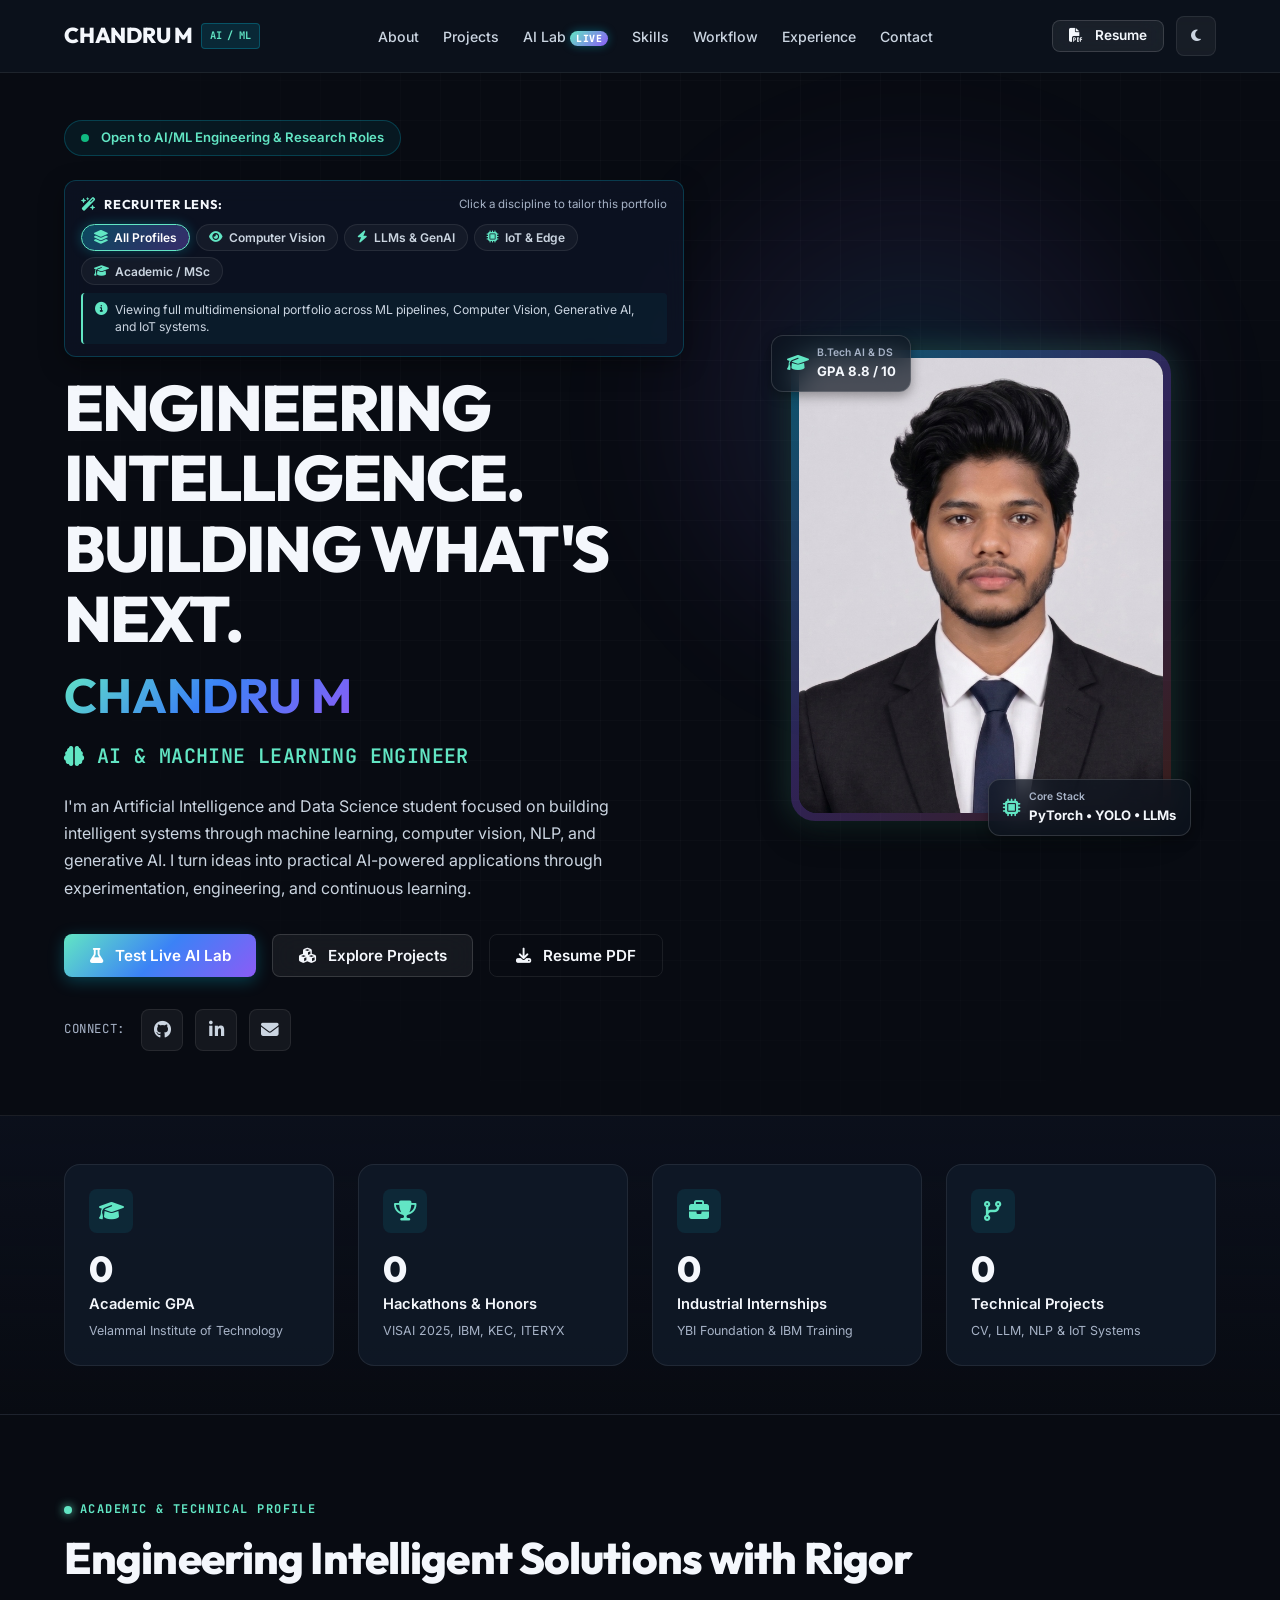
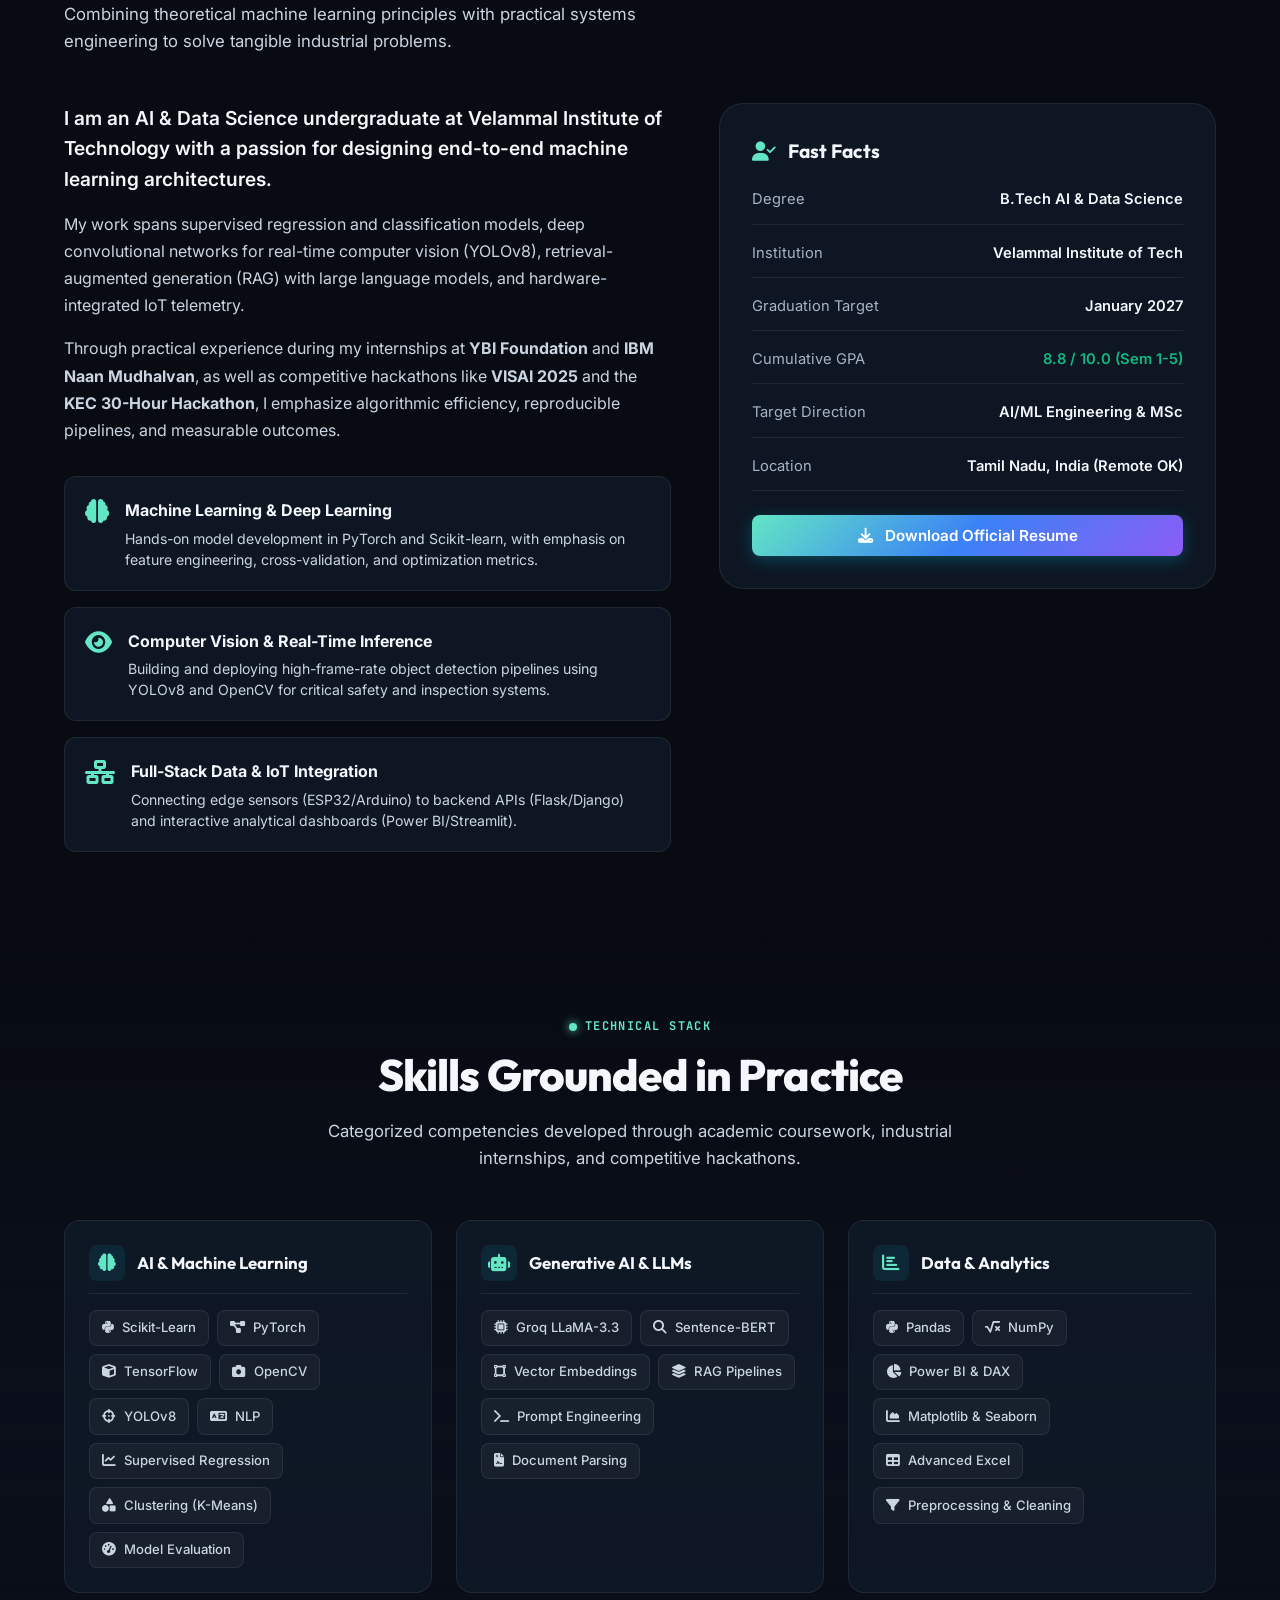
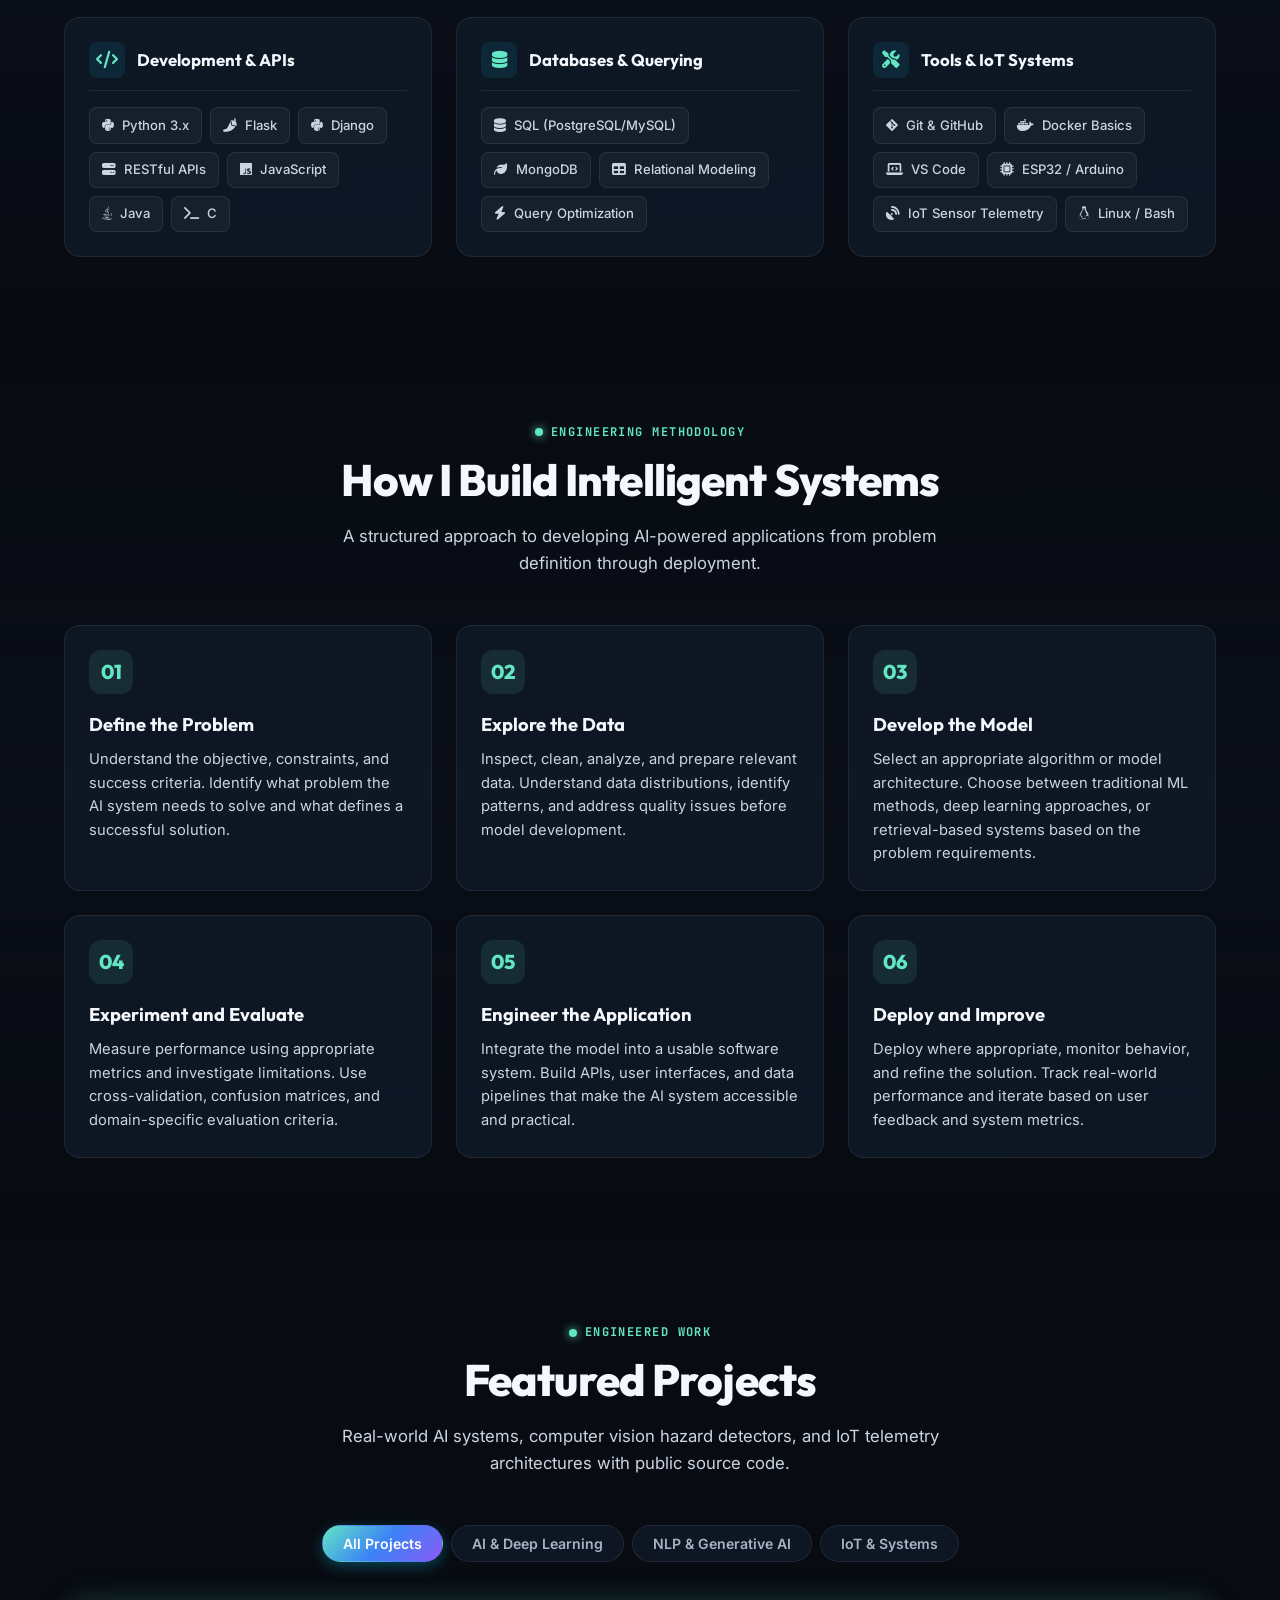
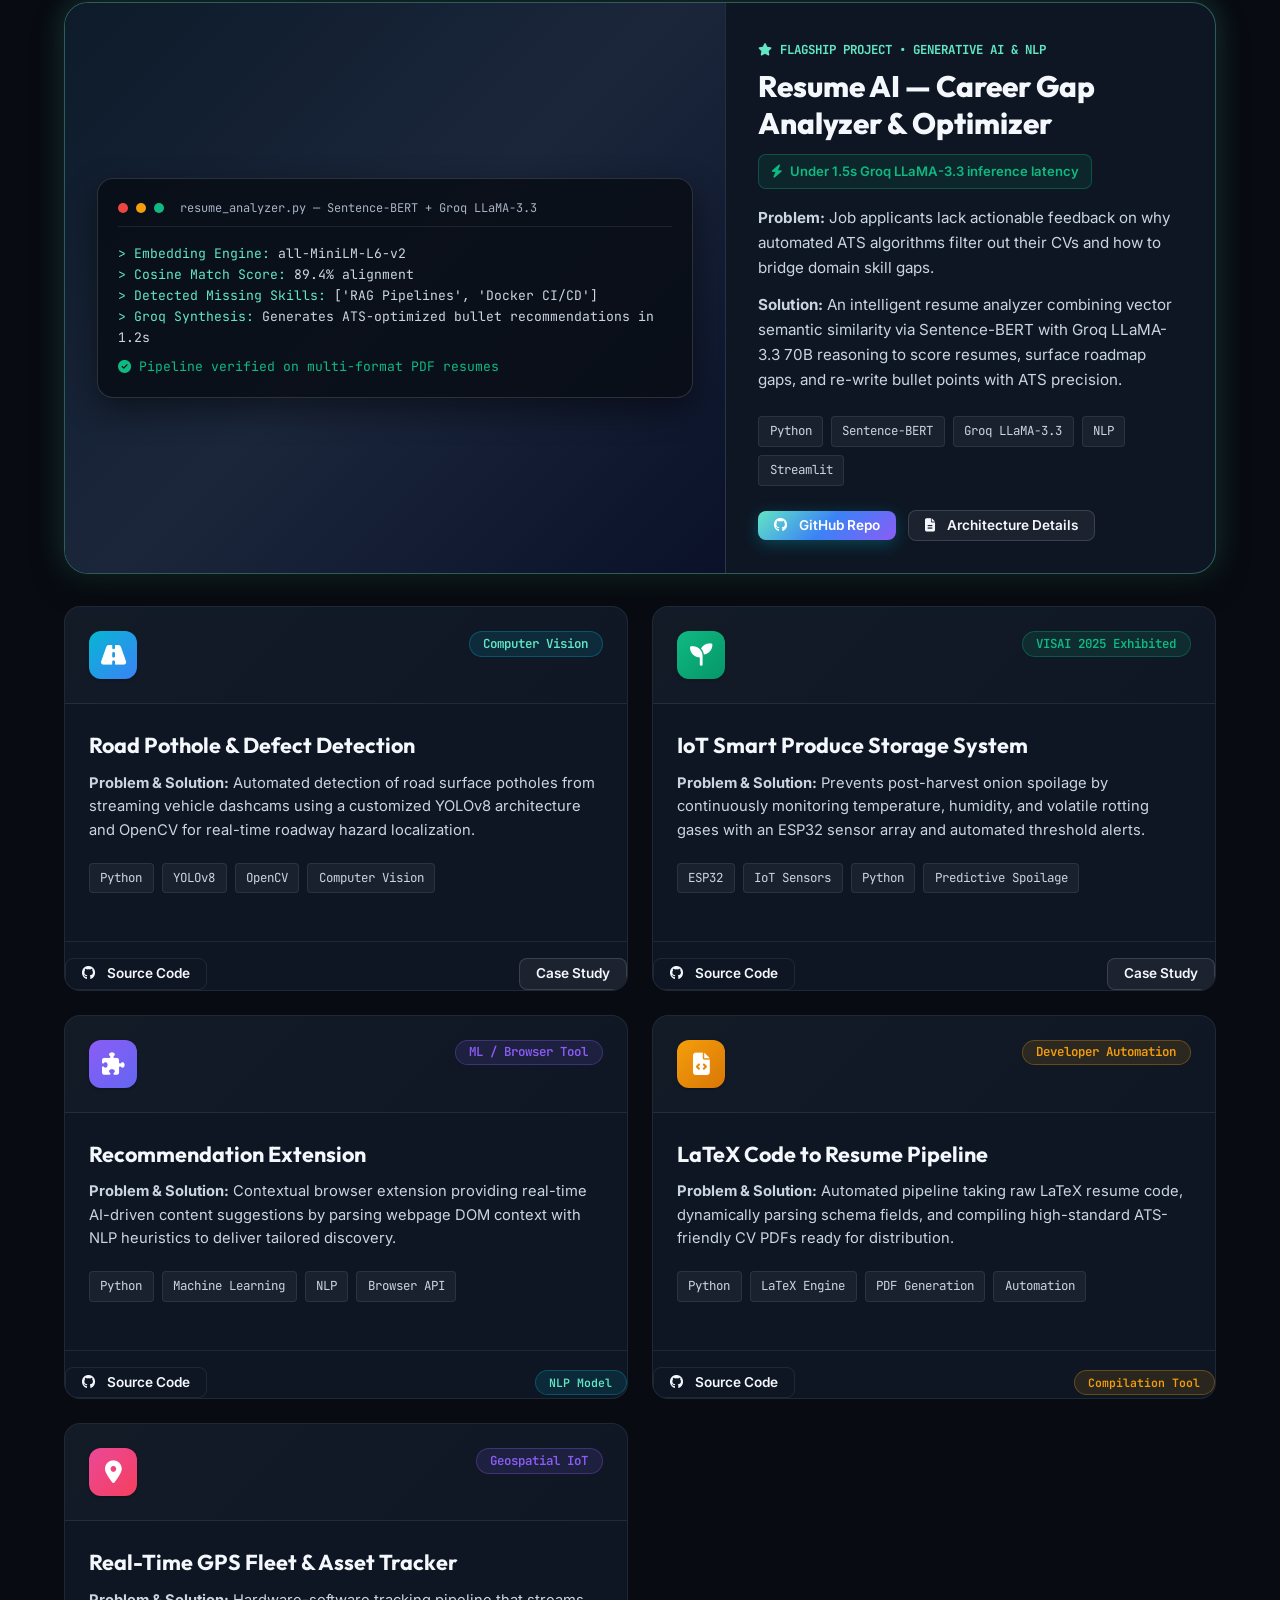
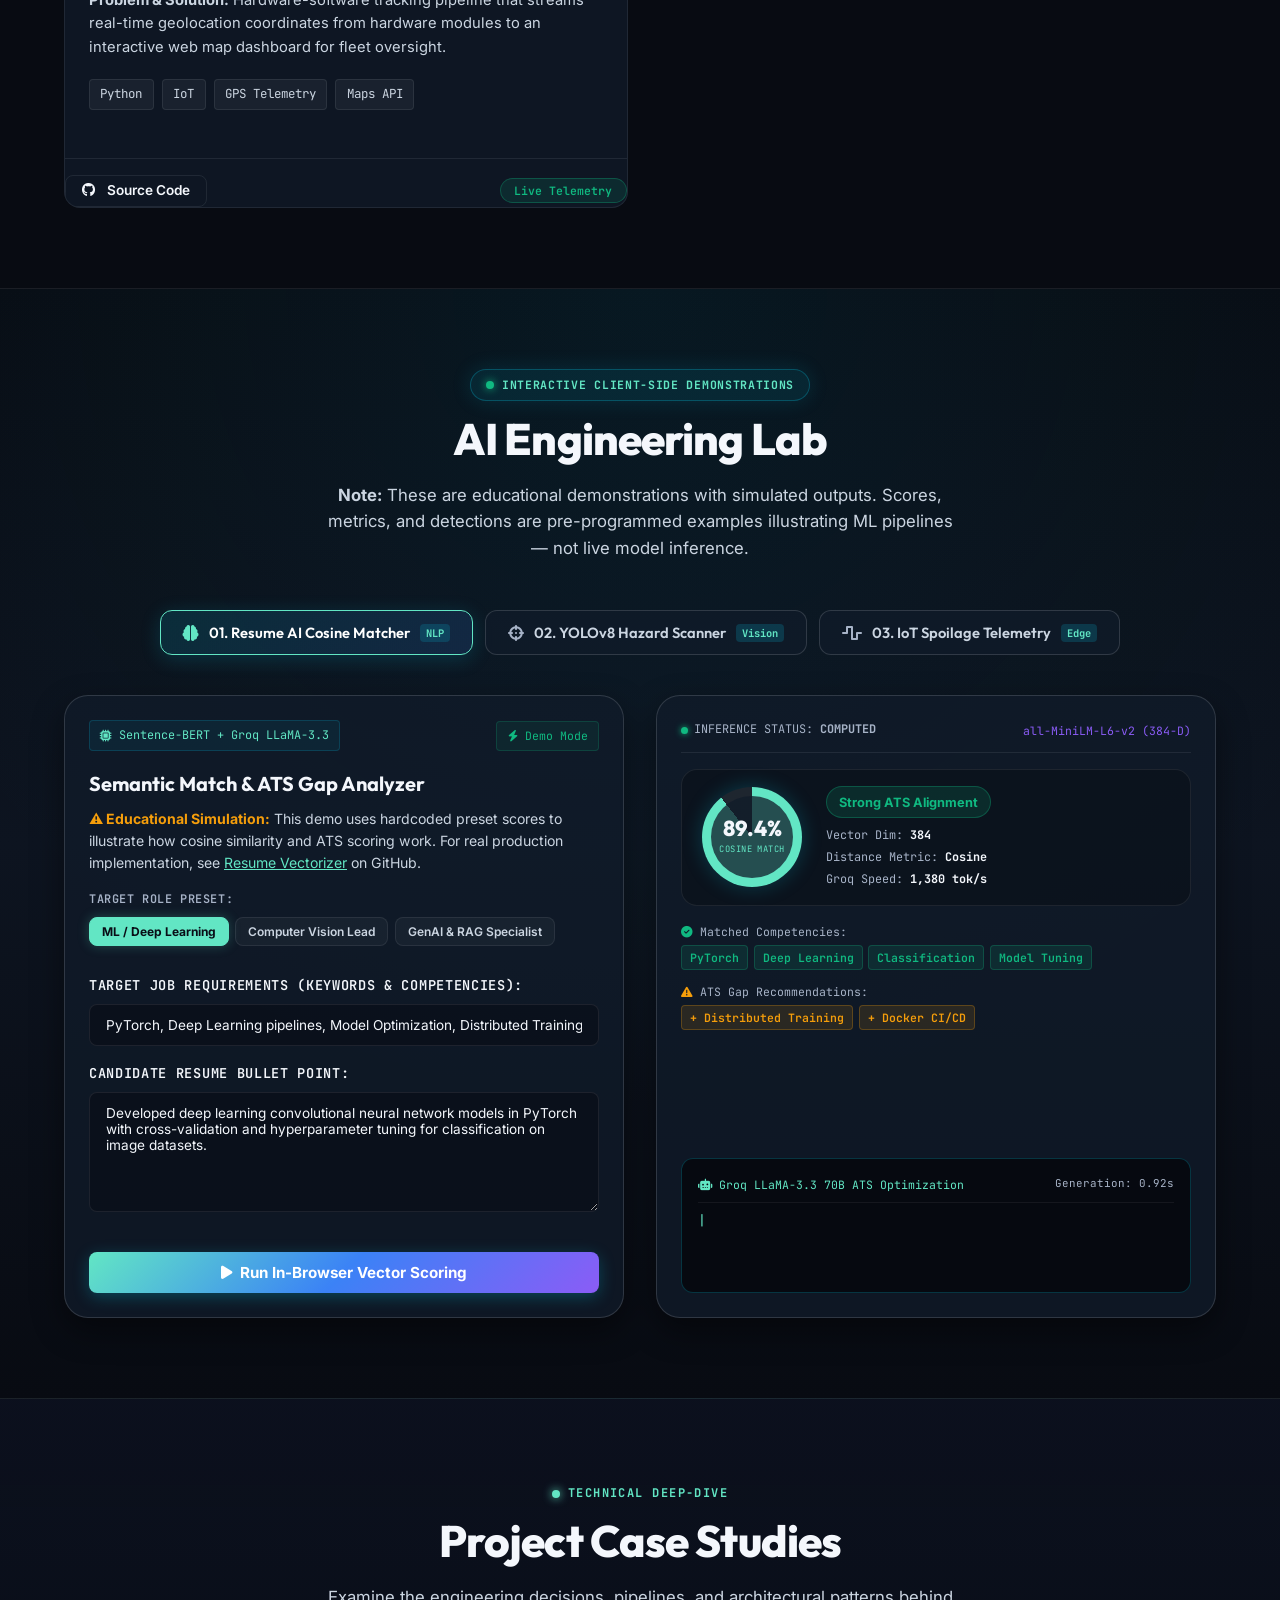
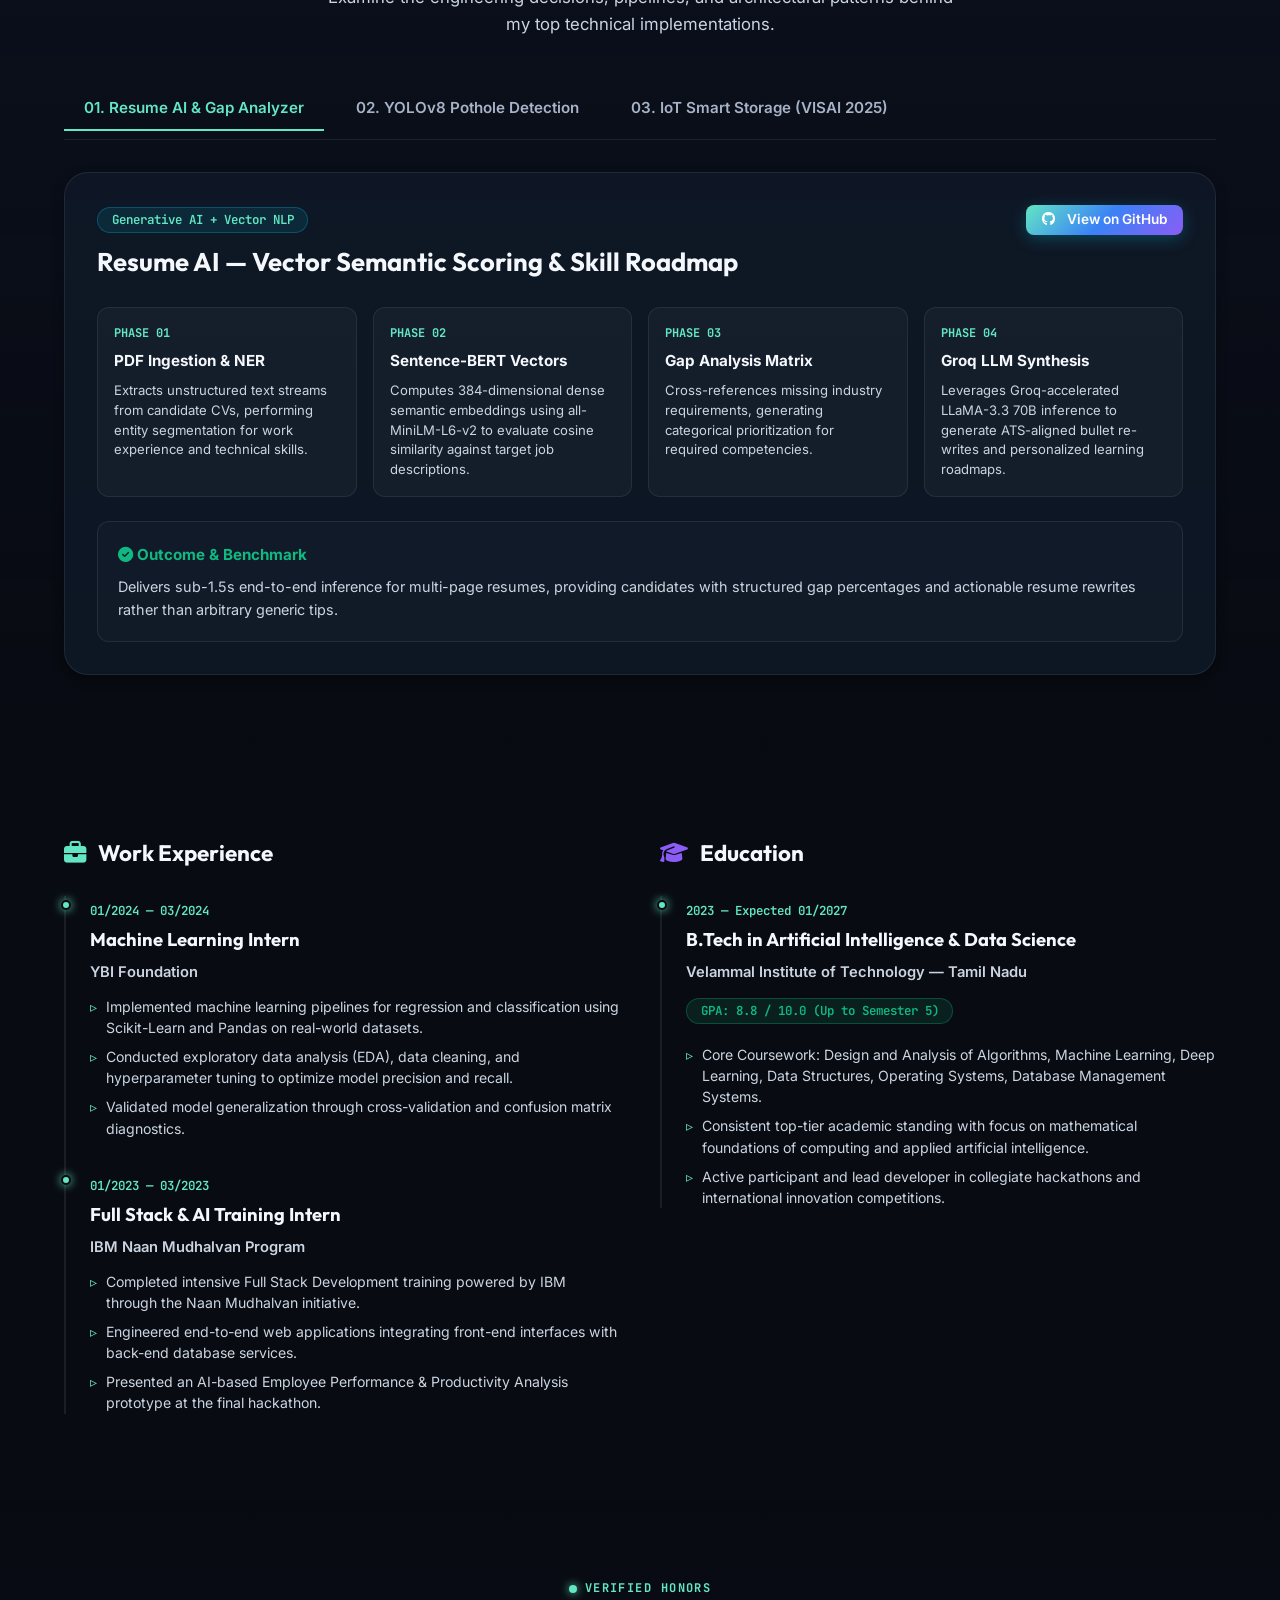
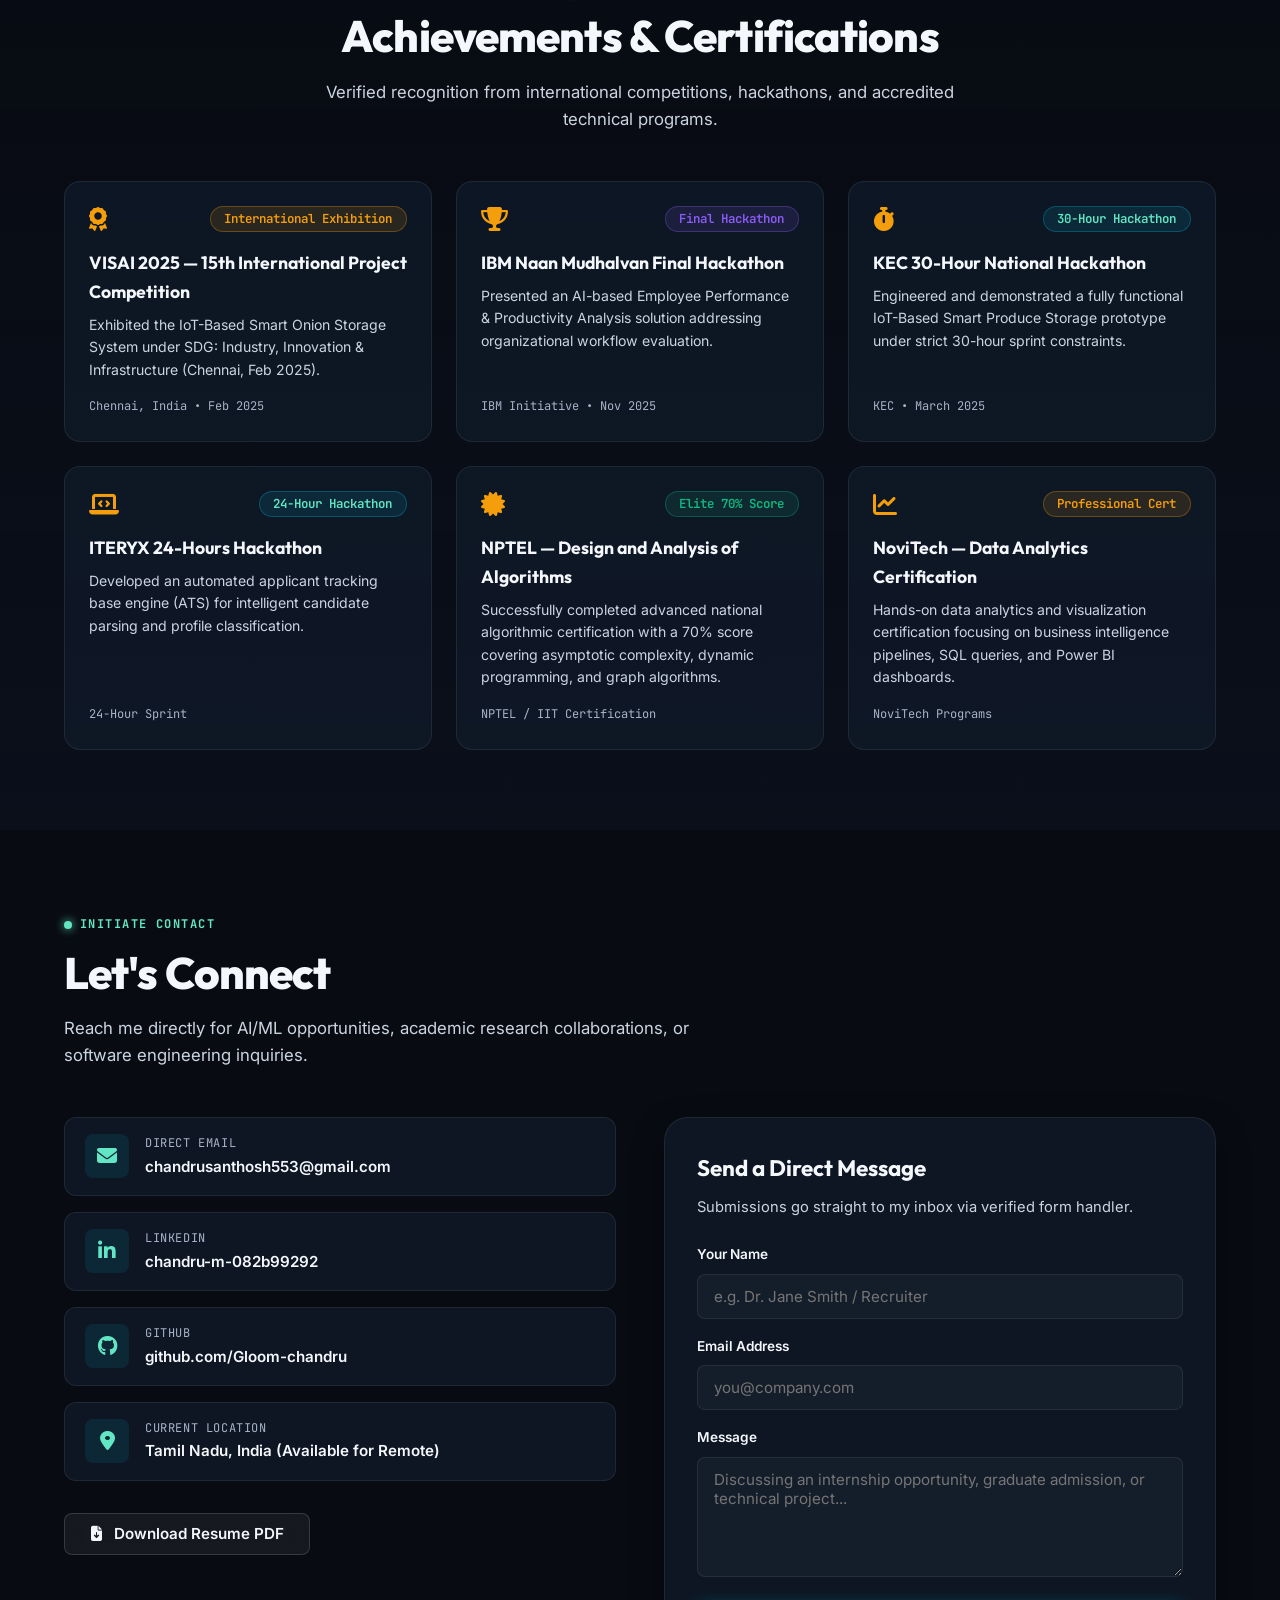
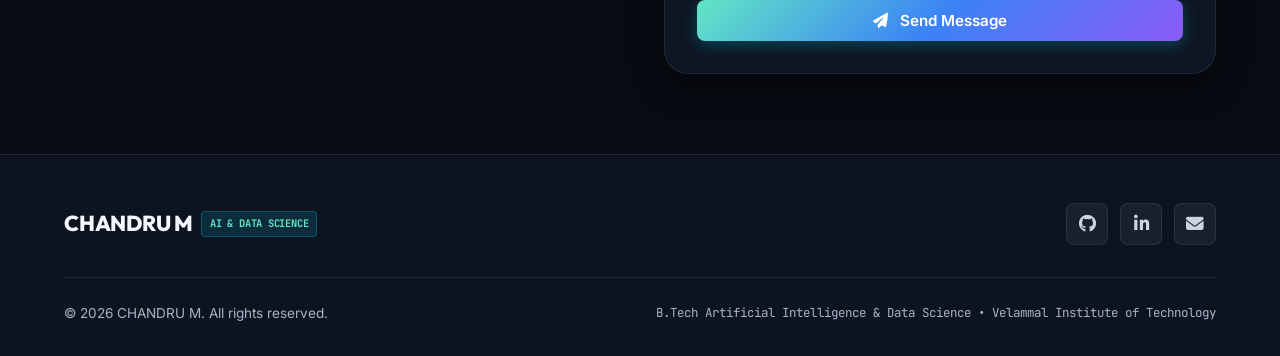
==== commit 1296115f: "fix(portfolio): update project card link to repository and button text - Change GitHub link from pro" ====
--- a/index.html
+++ b/index.html
@@ -643,8 +643,8 @@
                         </div>
                     </div>
                     <div class="project-card-footer">
-                        <a href="https://github.com/Gloom-chandru" target="_blank" rel="noopener noreferrer" class="btn btn-outline btn-sm">
-                            <i class="fab fa-github" aria-hidden="true"></i> View Profile
+                        <a href="https://github.com/Gloom-chandru/VISAI_FRESHNESS_TRACKER" target="_blank" rel="noopener noreferrer" class="btn btn-outline btn-sm">
+                            <i class="fab fa-github" aria-hidden="true"></i> Source Code
                         </a>
                         <button class="btn btn-secondary btn-sm" data-open-modal="onion-storage">
                             Case Study
@@ -1184,8 +1184,8 @@
                         <span class="badge badge-emerald" style="margin-bottom: 0.5rem;">IoT & Predictive Telemetry</span>
                         <h3 style="font-family: var(--font-heading); font-size: 1.6rem; color: var(--text-primary);">IoT Smart Produce Storage & Spoilage Prevention System</h3>
                     </div>
-                    <a href="https://github.com/Gloom-chandru" target="_blank" rel="noopener noreferrer" class="btn btn-secondary btn-sm">
-                        <i class="fab fa-github" aria-hidden="true"></i> Profile
+                    <a href="https://github.com/Gloom-chandru/VISAI_FRESHNESS_TRACKER" target="_blank" rel="noopener noreferrer" class="btn btn-secondary btn-sm">
+                        <i class="fab fa-github" aria-hidden="true"></i> View on GitHub
                     </a>
                 </div>
 
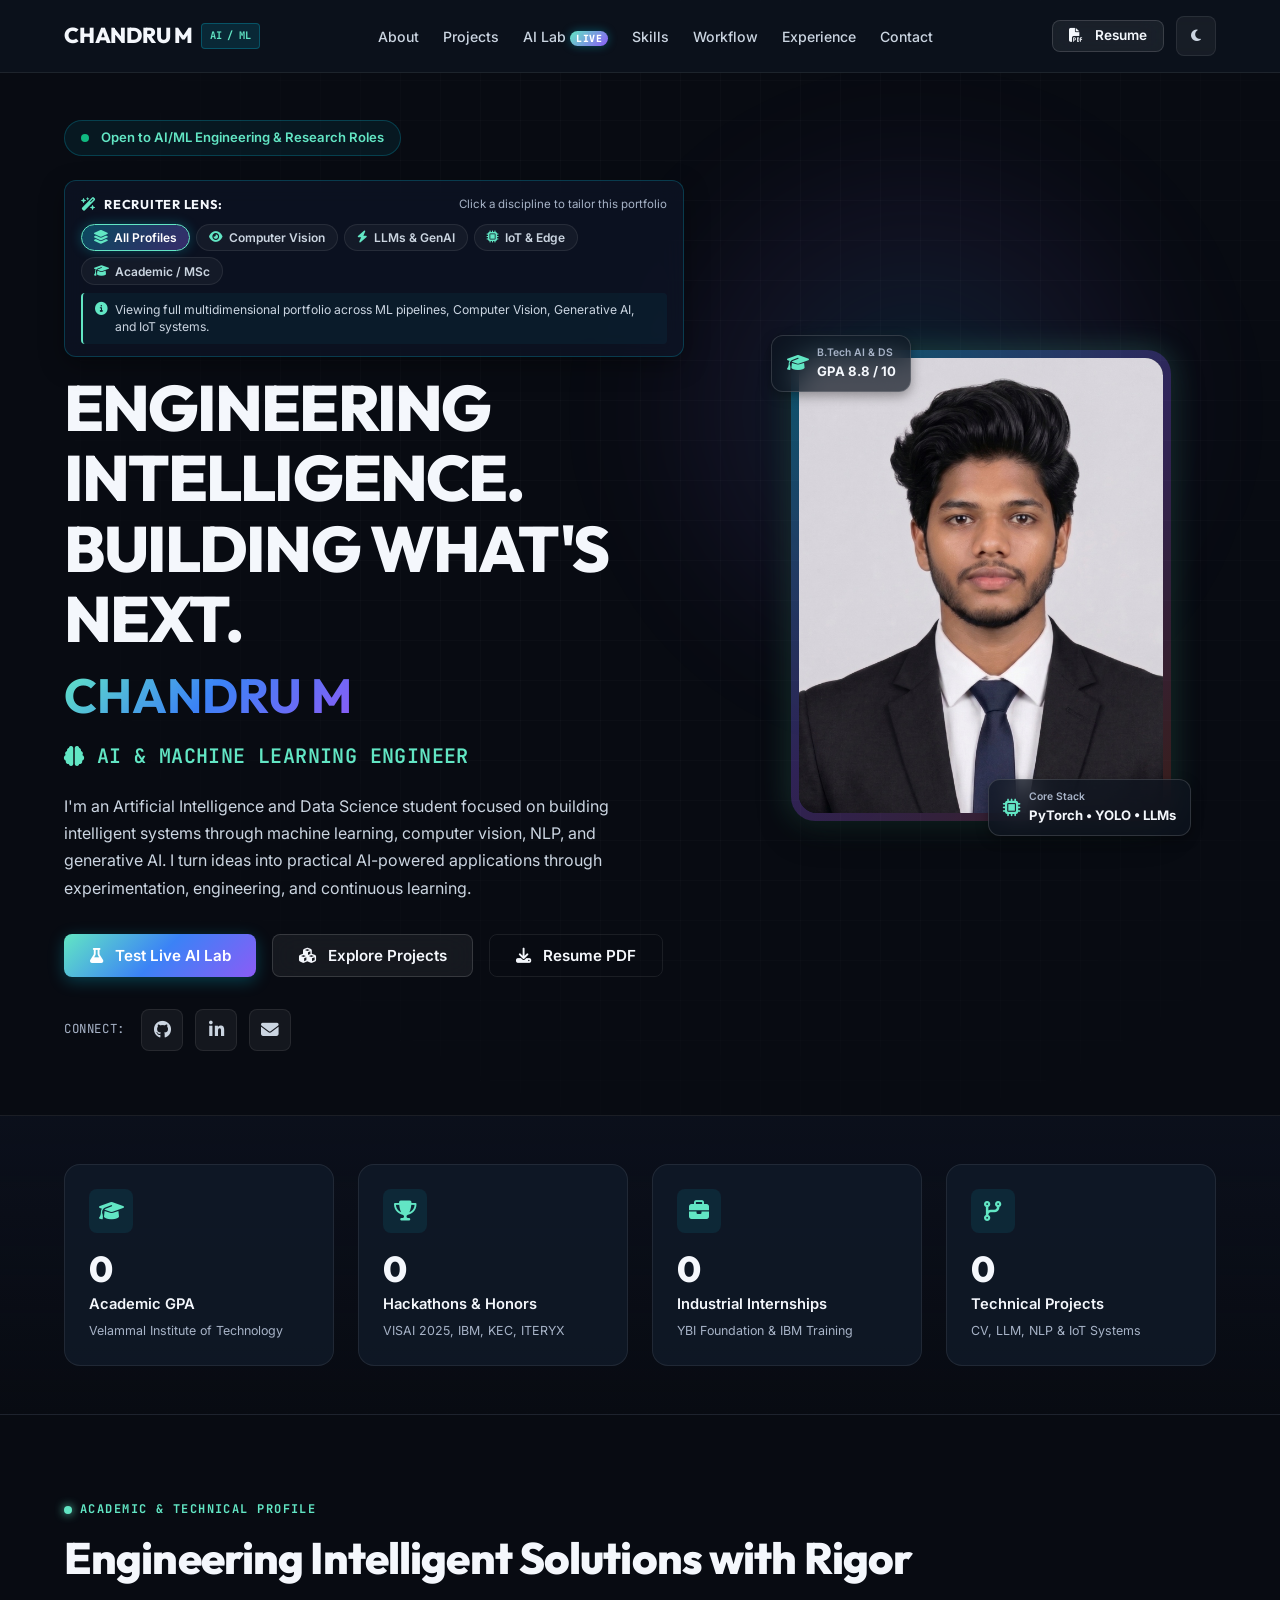
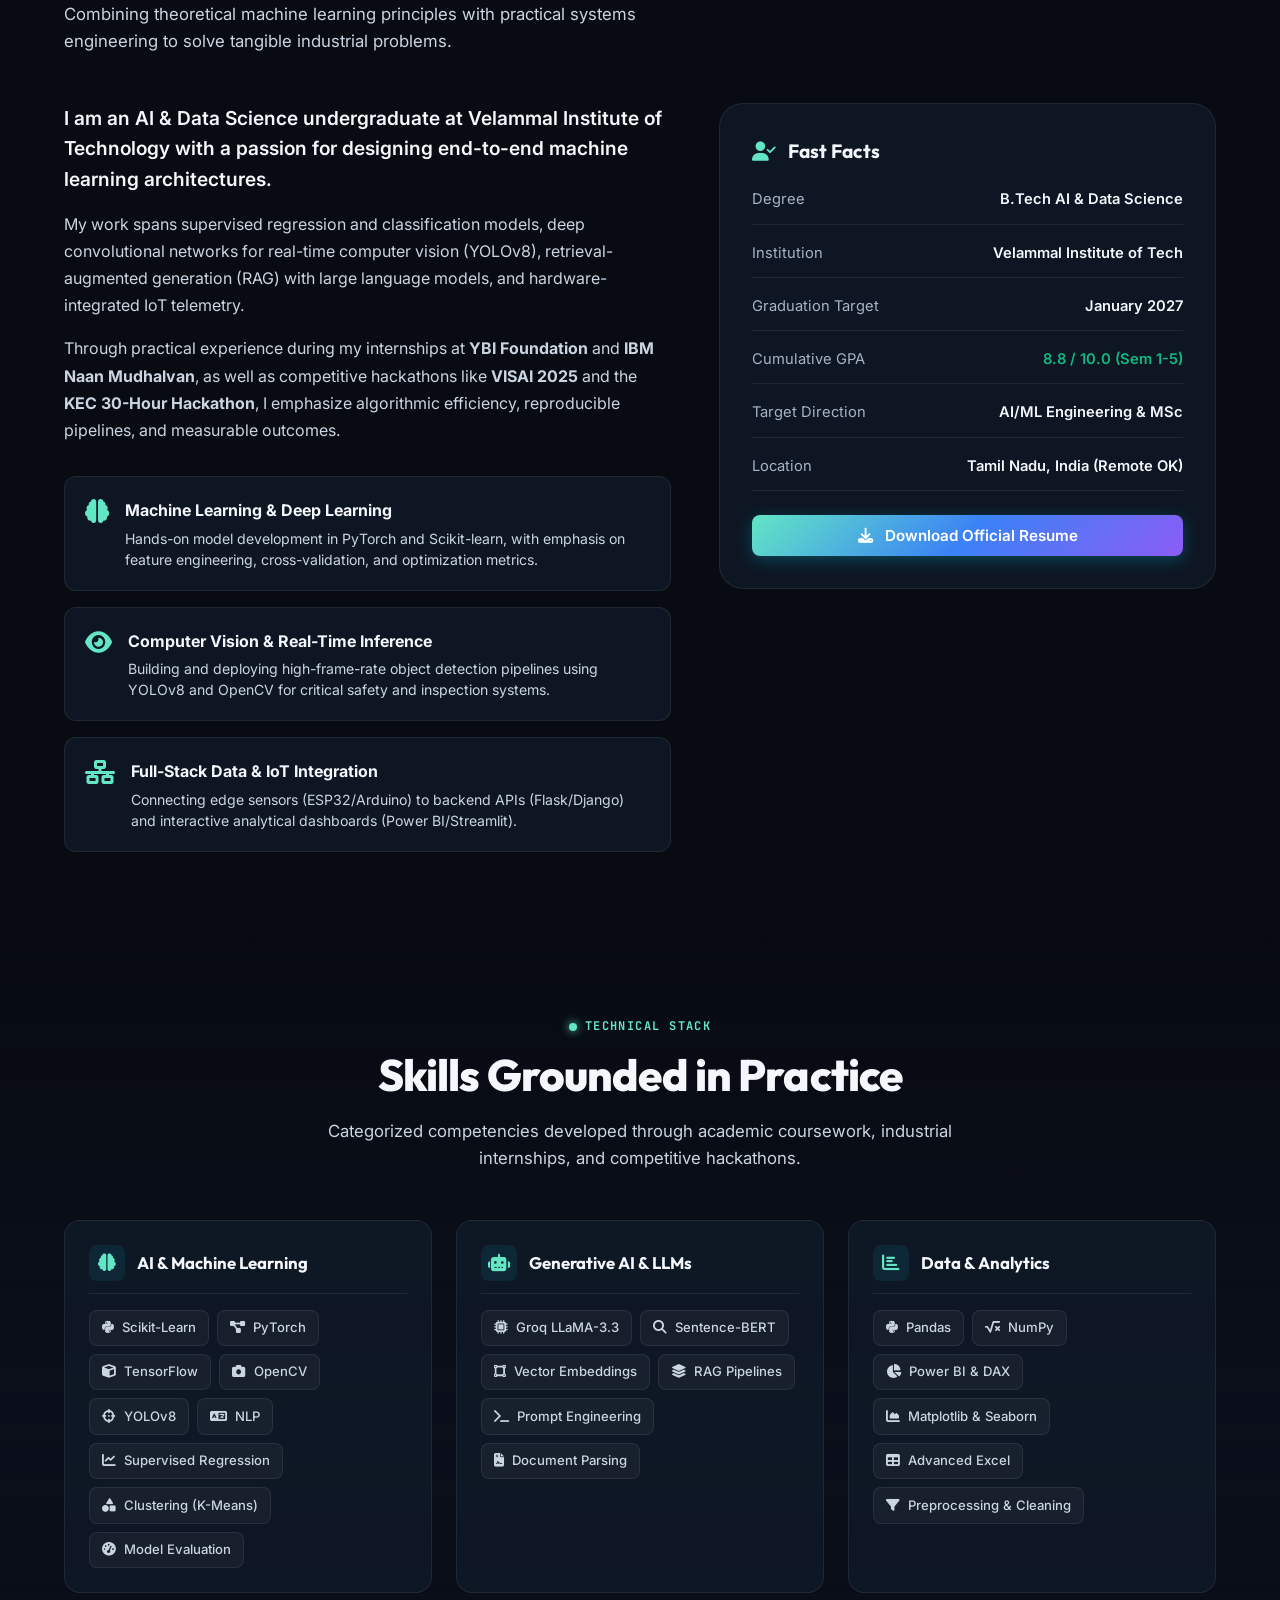
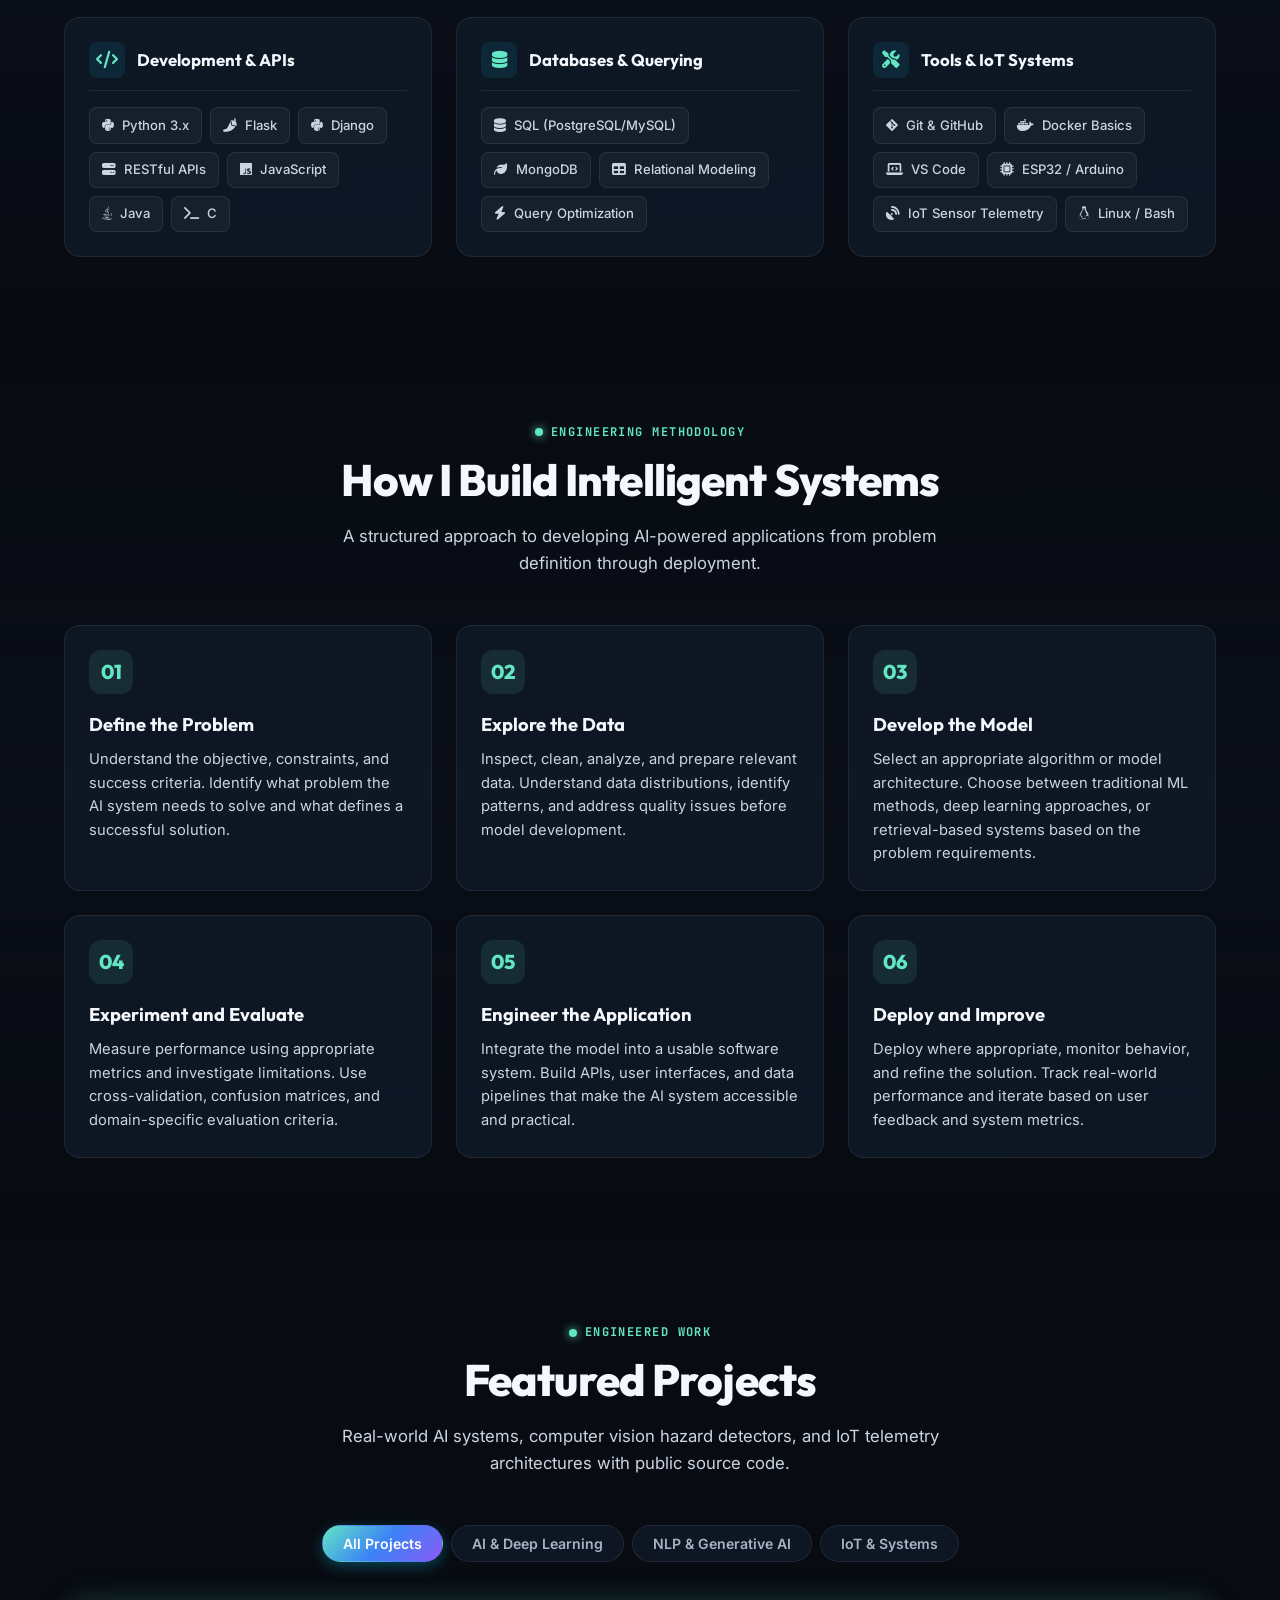
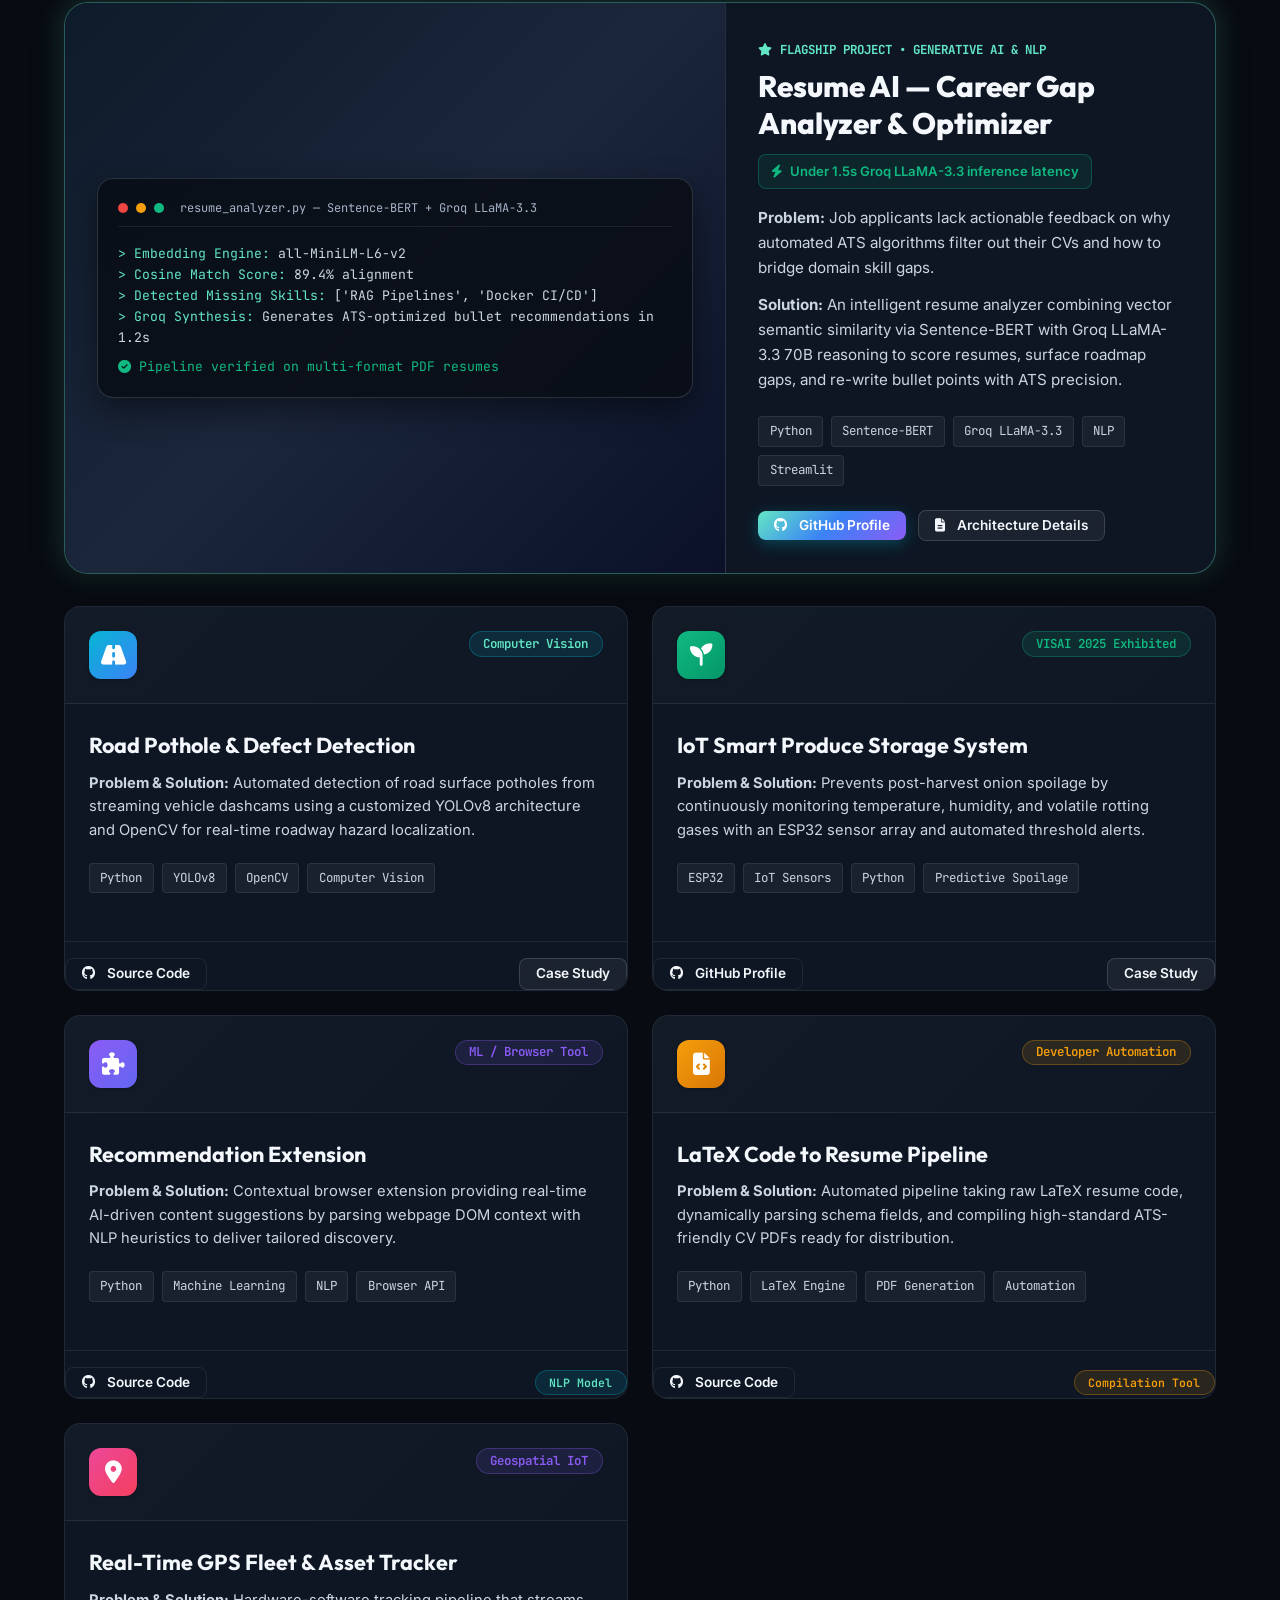
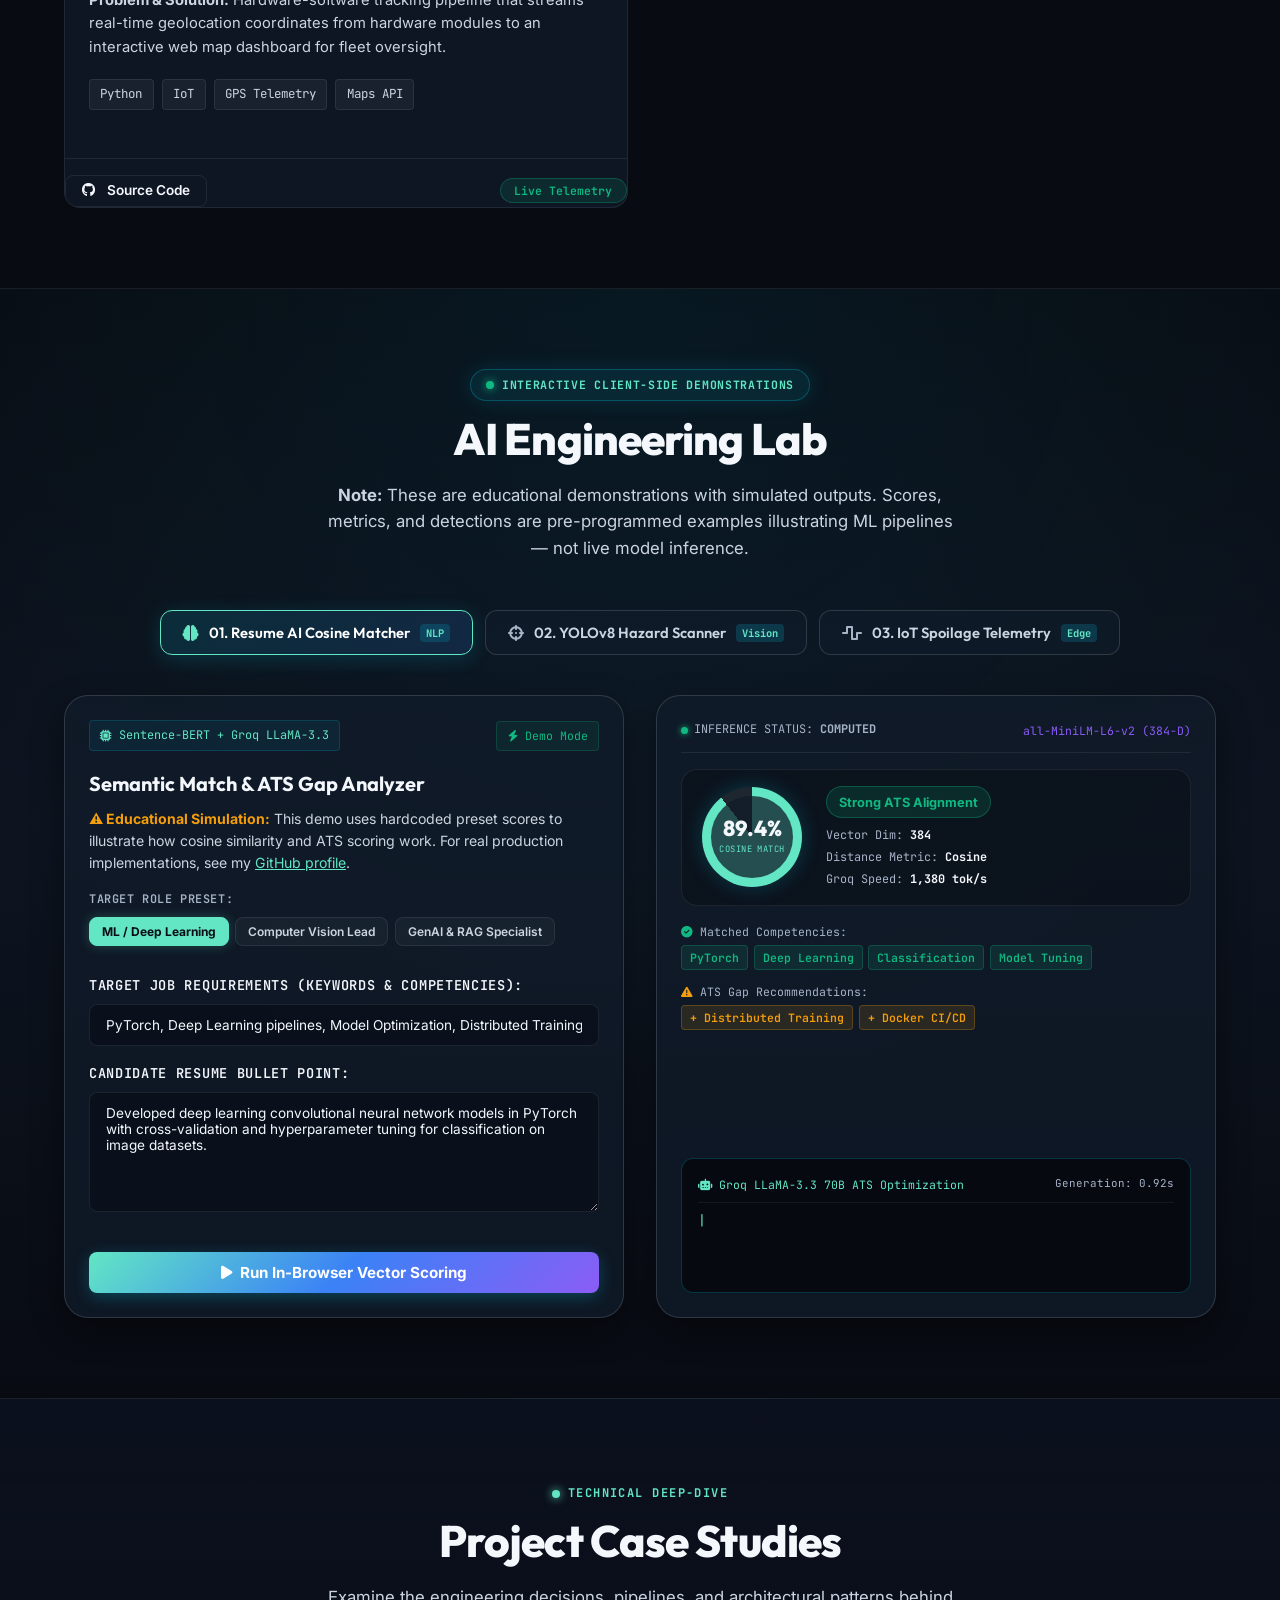
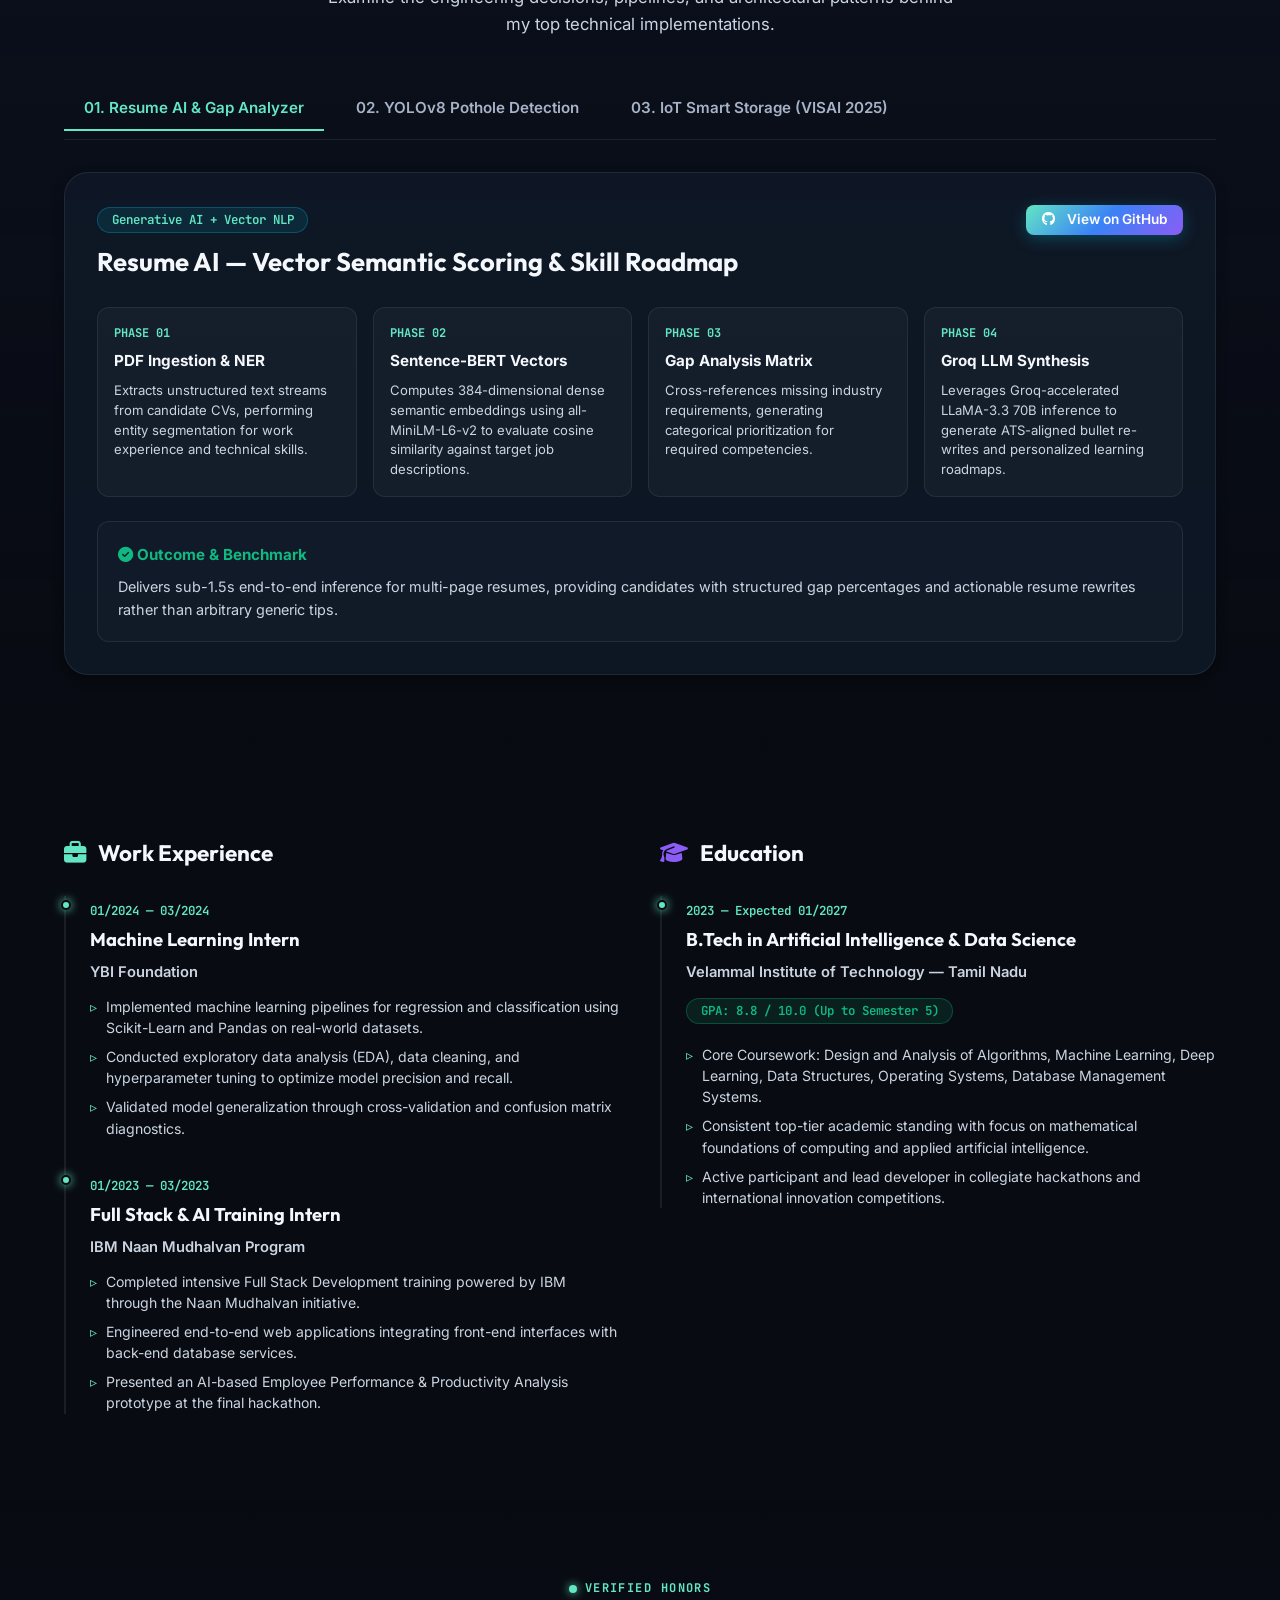
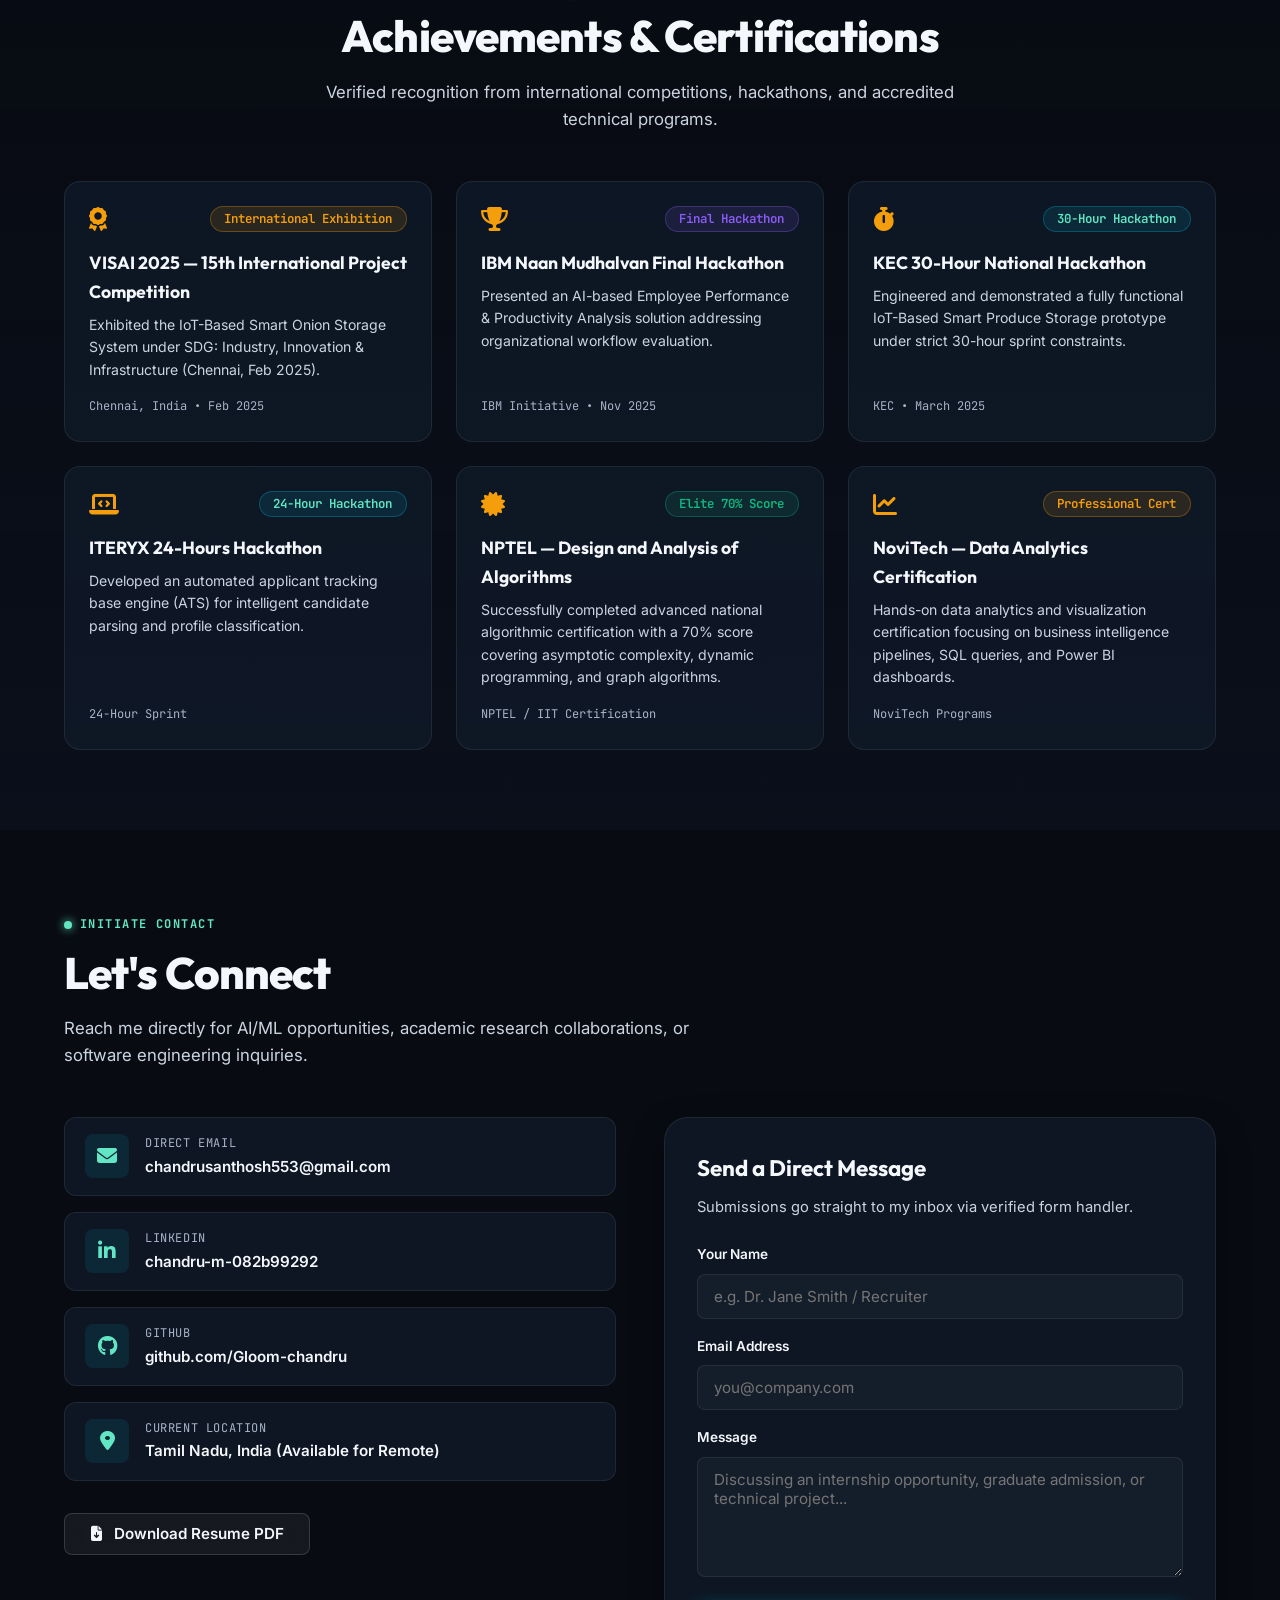
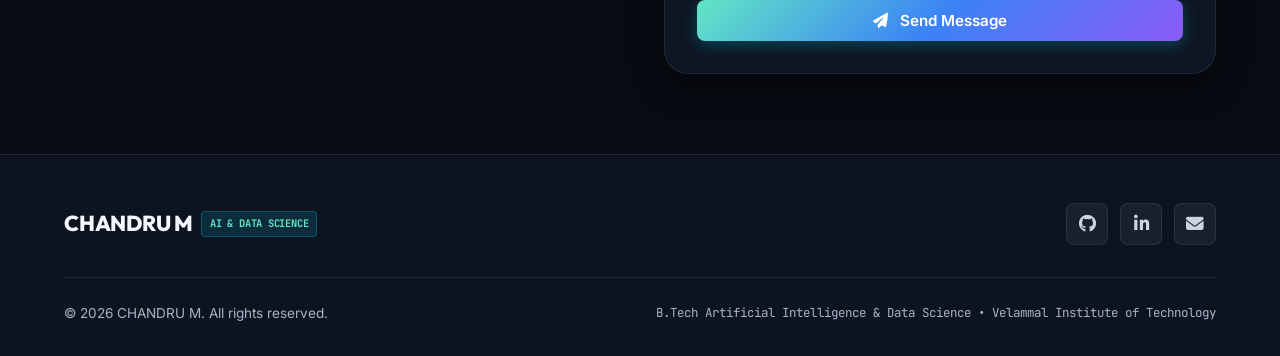
==== commit 28bfdcef: "fix(portfolio): update project repository links to GitHub profile - Change Resume AI project link fr" ====
--- a/index.html
+++ b/index.html
@@ -580,8 +580,8 @@
                     </div>
 
                     <div class="project-action-row">
-                        <a href="https://github.com/Gloom-chandru/resume-ai" target="_blank" rel="noopener noreferrer" class="btn btn-primary btn-sm">
-                            <i class="fab fa-github" aria-hidden="true"></i> GitHub Repo
+                        <a href="https://github.com/Gloom-chandru" target="_blank" rel="noopener noreferrer" class="btn btn-primary btn-sm" title="Repository coming soon">
+                            <i class="fab fa-github" aria-hidden="true"></i> GitHub Profile
                         </a>
                         <button class="btn btn-secondary btn-sm" data-open-modal="resume-ai">
                             <i class="fas fa-file-alt" aria-hidden="true"></i> Architecture Details
@@ -643,8 +643,8 @@
                         </div>
                     </div>
                     <div class="project-card-footer">
-                        <a href="https://github.com/Gloom-chandru/VISAI_FRESHNESS_TRACKER" target="_blank" rel="noopener noreferrer" class="btn btn-outline btn-sm">
-                            <i class="fab fa-github" aria-hidden="true"></i> Source Code
+                        <a href="https://github.com/Gloom-chandru" target="_blank" rel="noopener noreferrer" class="btn btn-outline btn-sm" title="Repository coming soon">
+                            <i class="fab fa-github" aria-hidden="true"></i> GitHub Profile
                         </a>
                         <button class="btn btn-secondary btn-sm" data-open-modal="onion-storage">
                             Case Study
@@ -783,7 +783,7 @@
                         </div>
                         <h3 class="lab-subheading">Semantic Match & ATS Gap Analyzer</h3>
                         <p class="lab-desc">
-                            <strong style="color: #f59e0b;">⚠️ Educational Simulation:</strong> This demo uses hardcoded preset scores to illustrate how cosine similarity and ATS scoring work. For real production implementation, see <a href="https://github.com/Gloom-chandru/Resume_Vectorizer_Comparison" target="_blank" style="color: #62E6C4; text-decoration: underline;">Resume Vectorizer</a> on GitHub.
+                            <strong style="color: #f59e0b;">⚠️ Educational Simulation:</strong> This demo uses hardcoded preset scores to illustrate how cosine similarity and ATS scoring work. For real production implementations, see my <a href="https://github.com/Gloom-chandru" target="_blank" style="color: #62E6C4; text-decoration: underline;">GitHub profile</a>.
                         </p>
 
                         <!-- Role Presets -->
@@ -913,7 +913,7 @@
                         </div>
                         <h3 class="lab-subheading">Hyperparameter Tuning</h3>
                         <p class="lab-desc">
-                            <strong style="color: #f59e0b;">⚠️ Educational Simulation:</strong> This demo uses pre-positioned bounding boxes rendered in canvas to show how object detection works. Actual inference latency and FPS are not measured. See <a href="https://github.com/Gloom-chandru/PARKING_DETECTION_YOLOv8" target="_blank" style="color: #62E6C4; text-decoration: underline;">YOLOv8 Parking Detection</a> for a real implementation.
+                            <strong style="color: #f59e0b;">⚠️ Educational Simulation:</strong> This demo uses pre-positioned bounding boxes rendered in canvas to show how object detection works. Actual inference latency and FPS are not measured. See my <a href="https://github.com/Gloom-chandru" target="_blank" style="color: #62E6C4; text-decoration: underline;">computer vision projects</a> for real implementations.
                         </p>
 
                         <!-- Sliders -->
@@ -1007,7 +1007,7 @@
                         </div>
                         <h3 class="lab-subheading">Produce Silo Telemetry Adjuster</h3>
                         <p class="lab-desc">
-                            <strong style="color: #f59e0b;">⚠️ Educational Simulation:</strong> This demo uses JavaScript calculations to visualize telemetry concepts. No ESP32 hardware is connected. For the real IoT pipeline, see <a href="https://github.com/Gloom-chandru/VISAI_FRESHNESS_TRACKER" target="_blank" style="color: #62E6C4; text-decoration: underline;">VISAI Freshness Tracker</a> which uses actual sensor hardware.
+                            <strong style="color: #f59e0b;">⚠️ Educational Simulation:</strong> This demo uses JavaScript calculations to visualize telemetry concepts. No ESP32 hardware is connected. For real IoT projects with actual sensor hardware, see my <a href="https://github.com/Gloom-chandru" target="_blank" style="color: #62E6C4; text-decoration: underline;">GitHub profile</a>.
                         </p>
 
                         <!-- Presets for fast demonstration -->
@@ -1088,7 +1088,7 @@
                         <span class="badge badge-cyan" style="margin-bottom: 0.5rem;">Generative AI + Vector NLP</span>
                         <h3 style="font-family: var(--font-heading); font-size: 1.6rem; color: var(--text-primary);">Resume AI — Vector Semantic Scoring & Skill Roadmap</h3>
                     </div>
-                    <a href="https://github.com/Gloom-chandru/resume-ai" target="_blank" rel="noopener noreferrer" class="btn btn-primary btn-sm">
+                    <a href="https://github.com/Gloom-chandru" target="_blank" rel="noopener noreferrer" class="btn btn-primary btn-sm" title="Repository coming soon">
                         <i class="fab fa-github" aria-hidden="true"></i> View on GitHub
                     </a>
                 </div>
@@ -1184,8 +1184,8 @@
                         <span class="badge badge-emerald" style="margin-bottom: 0.5rem;">IoT & Predictive Telemetry</span>
                         <h3 style="font-family: var(--font-heading); font-size: 1.6rem; color: var(--text-primary);">IoT Smart Produce Storage & Spoilage Prevention System</h3>
                     </div>
-                    <a href="https://github.com/Gloom-chandru/VISAI_FRESHNESS_TRACKER" target="_blank" rel="noopener noreferrer" class="btn btn-secondary btn-sm">
-                        <i class="fab fa-github" aria-hidden="true"></i> View on GitHub
+                    <a href="https://github.com/Gloom-chandru" target="_blank" rel="noopener noreferrer" class="btn btn-secondary btn-sm" title="Repository coming soon">
+                        <i class="fab fa-github" aria-hidden="true"></i> View Profile
                     </a>
                 </div>
 
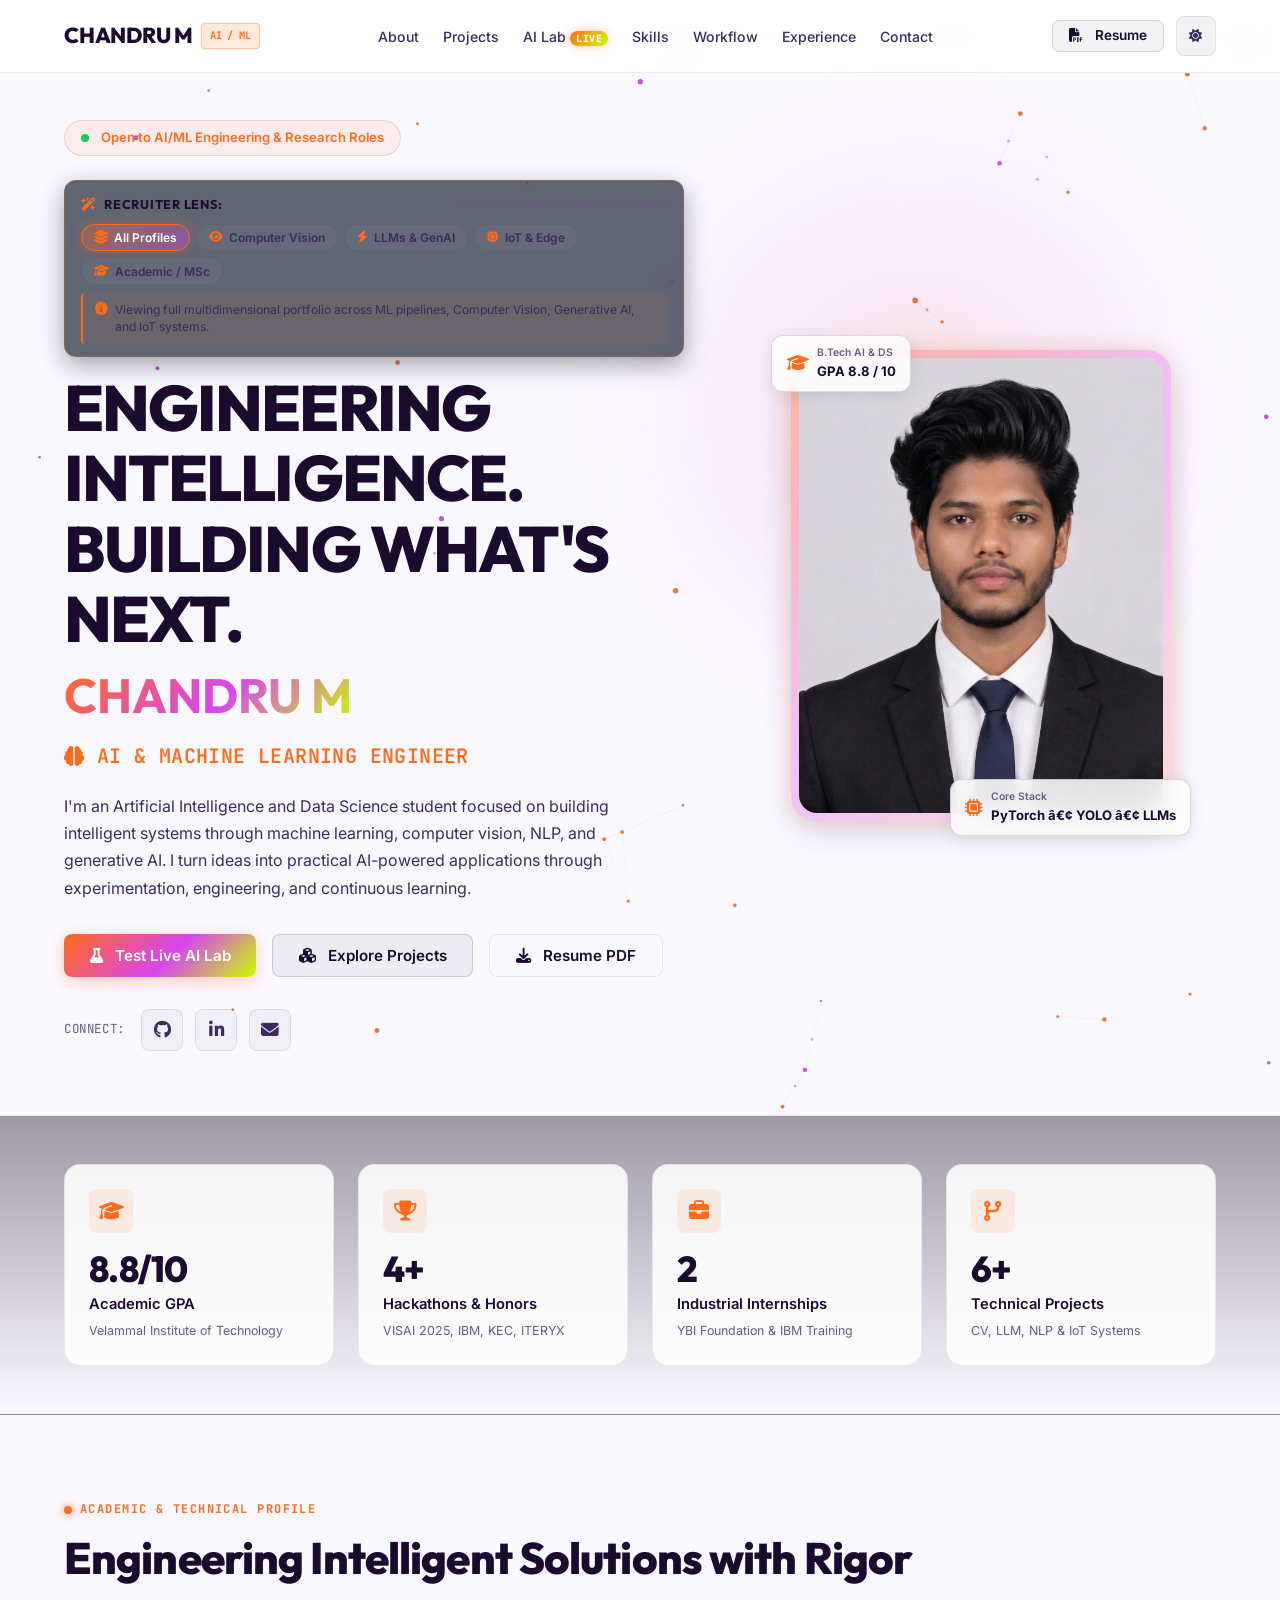
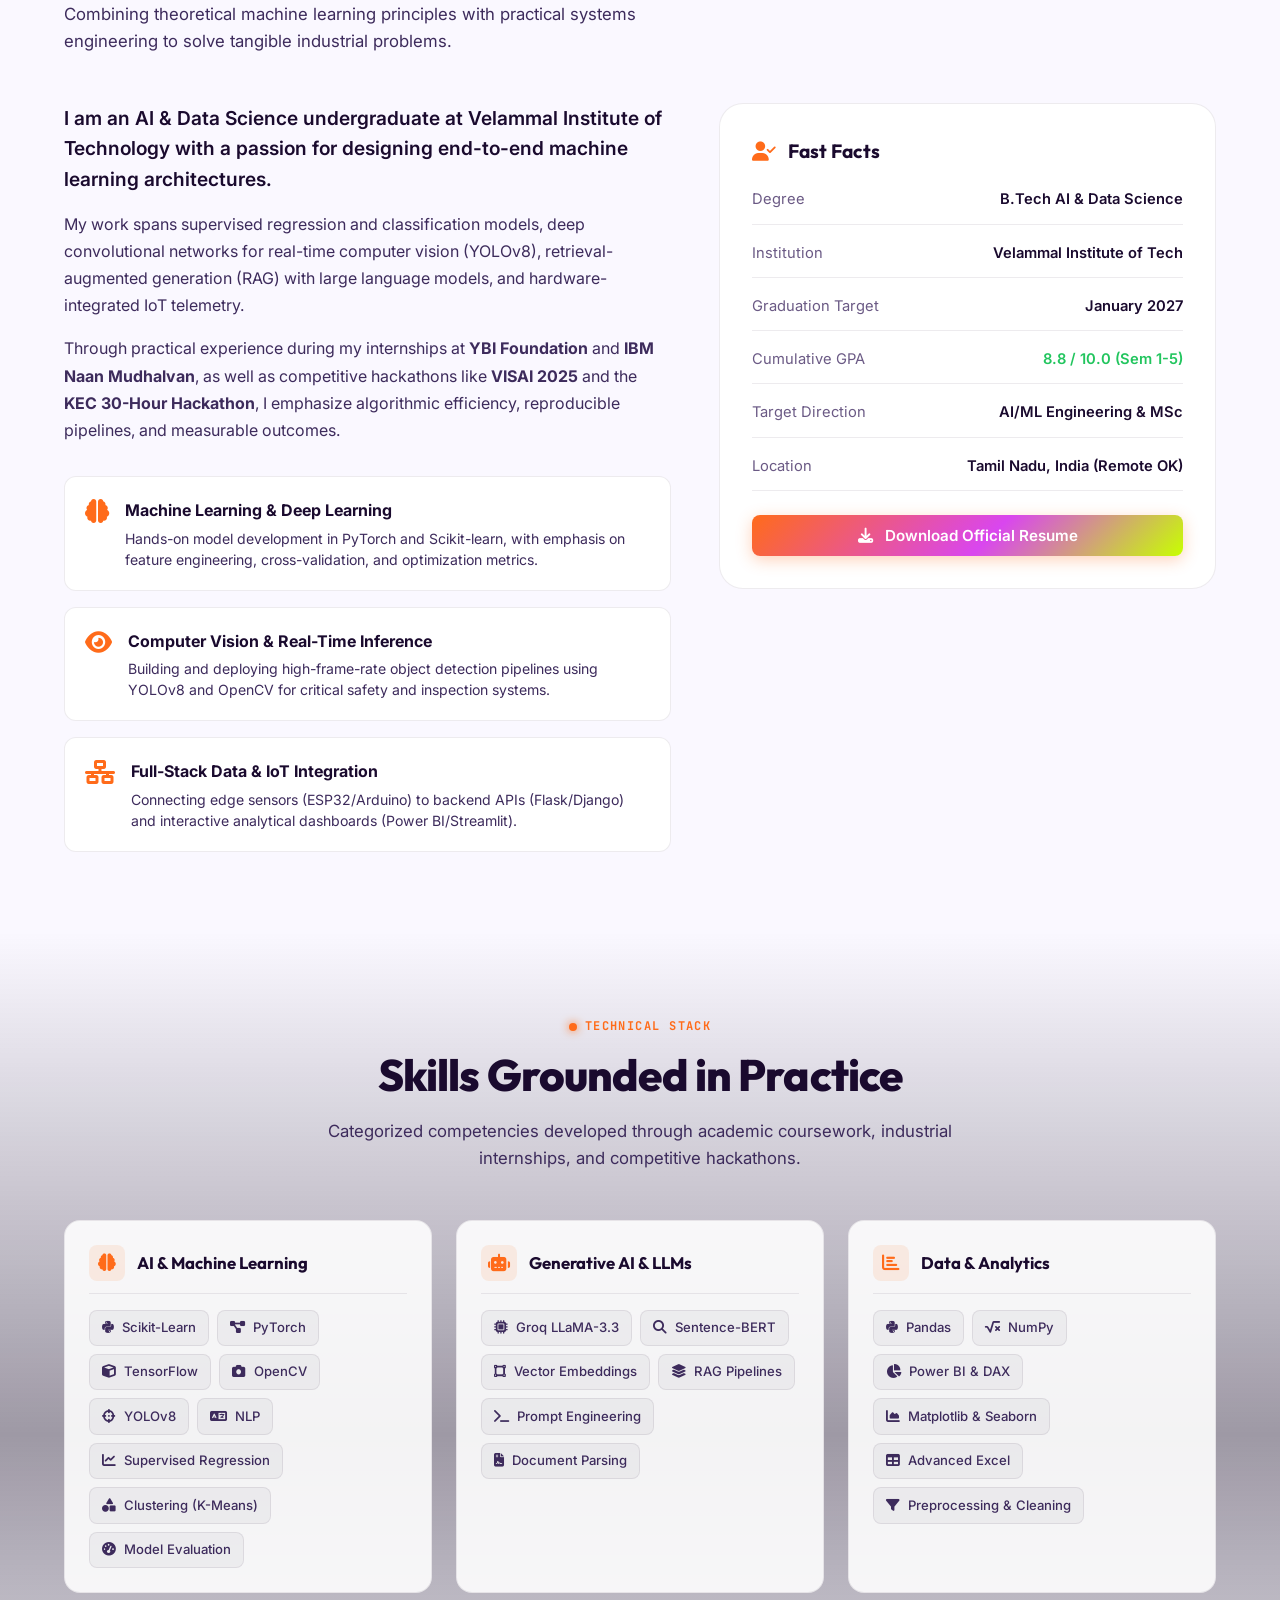
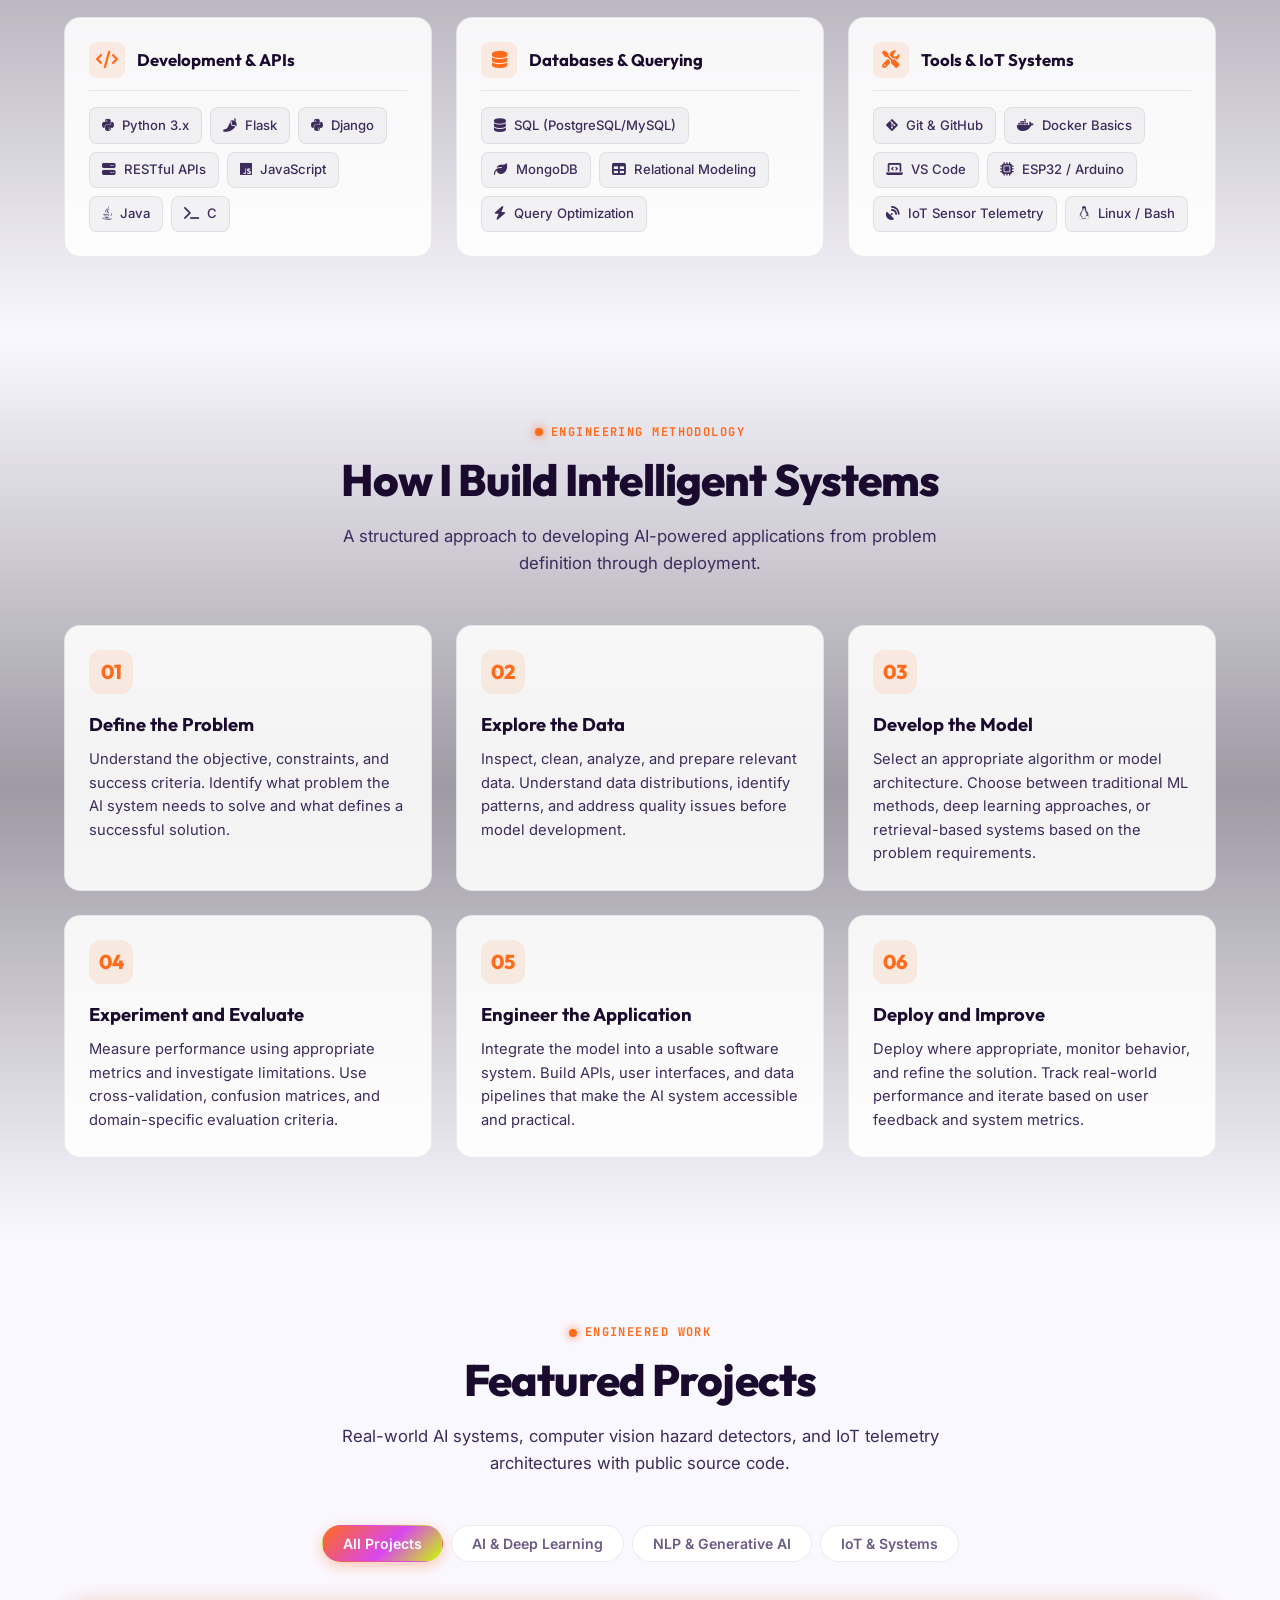
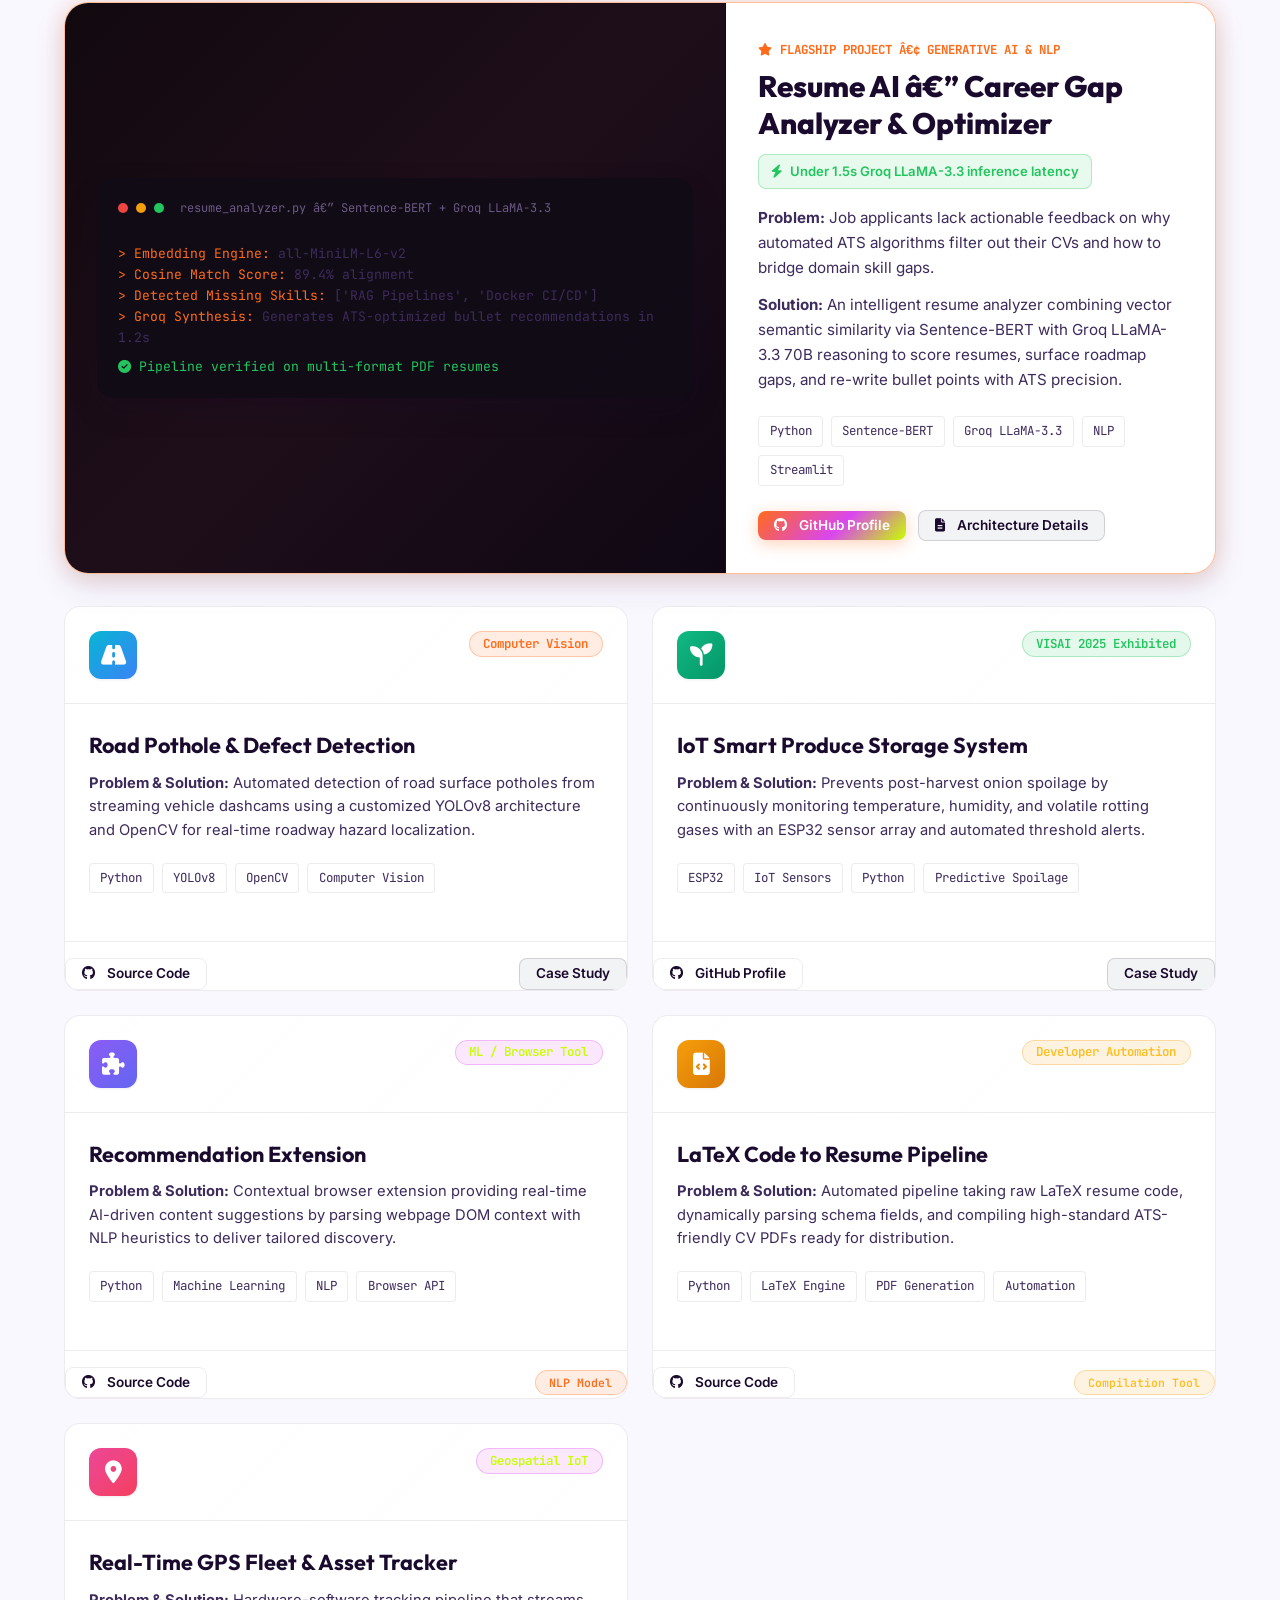
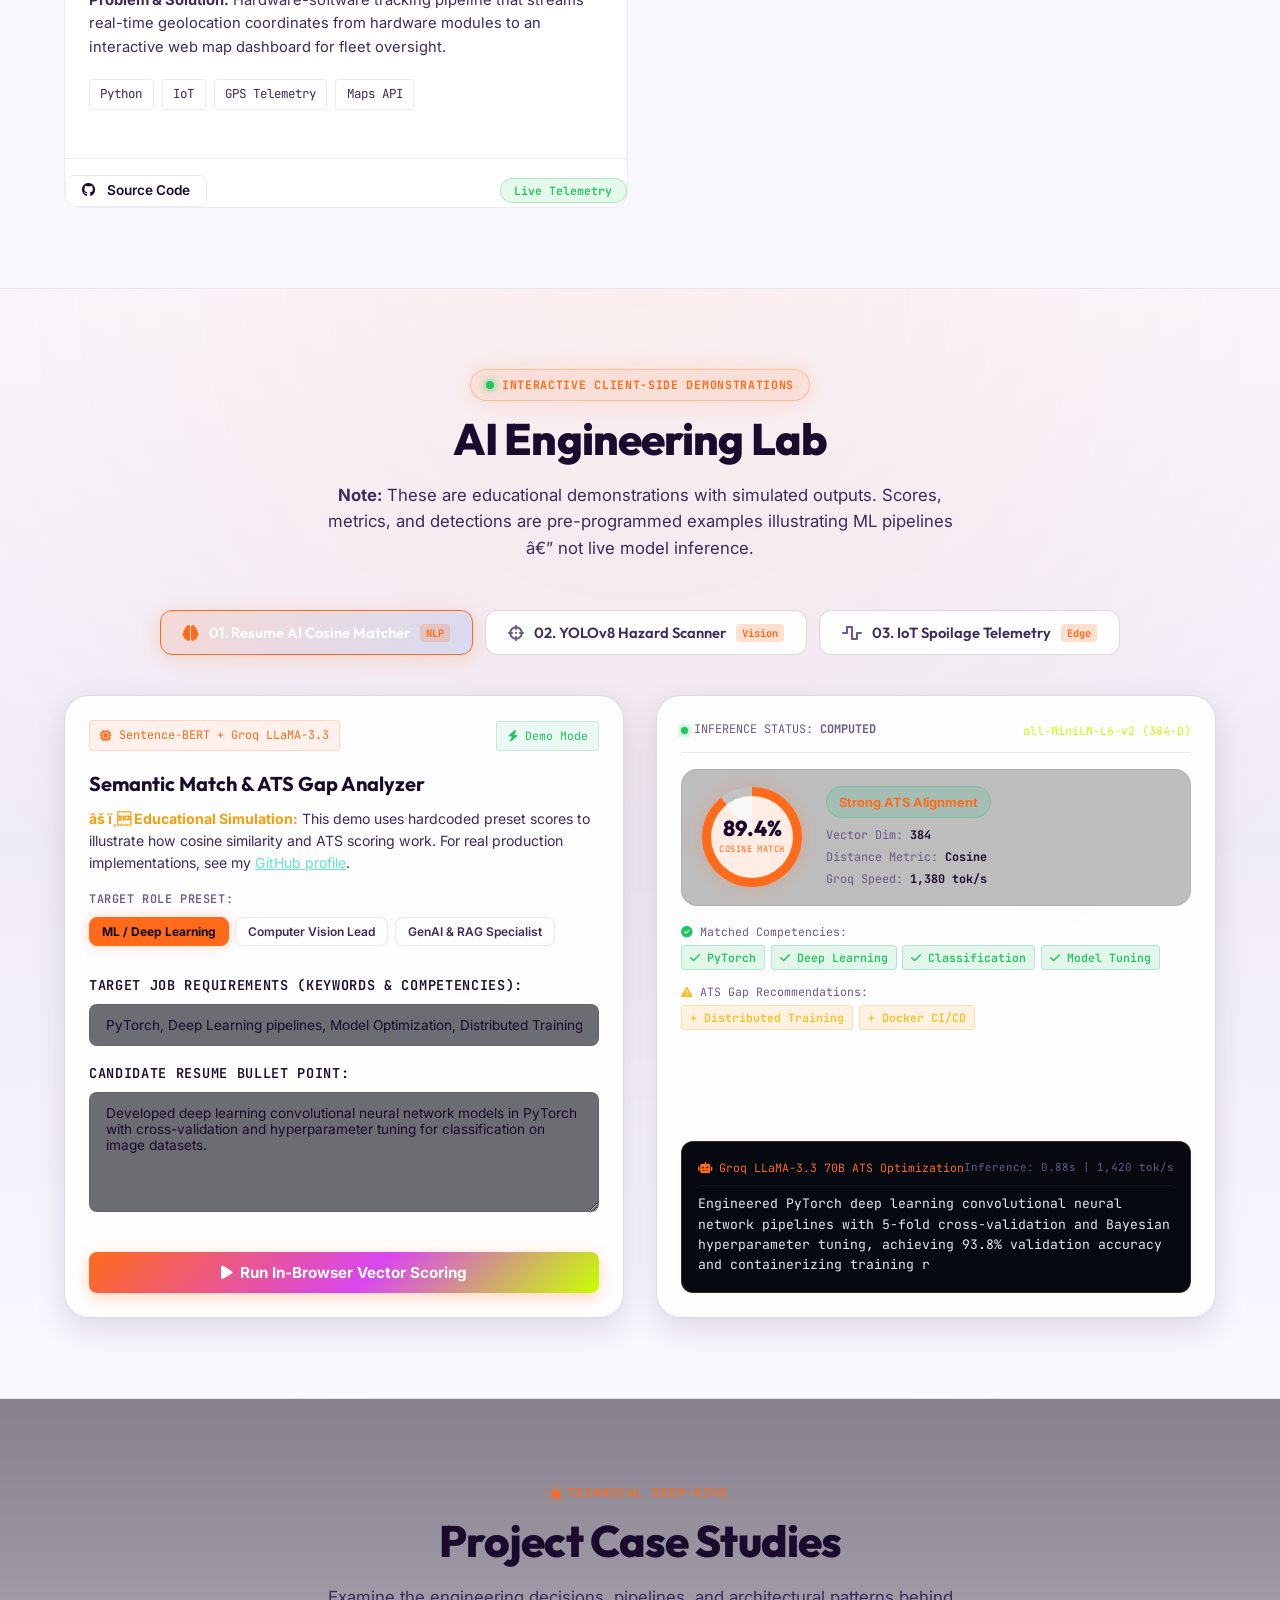
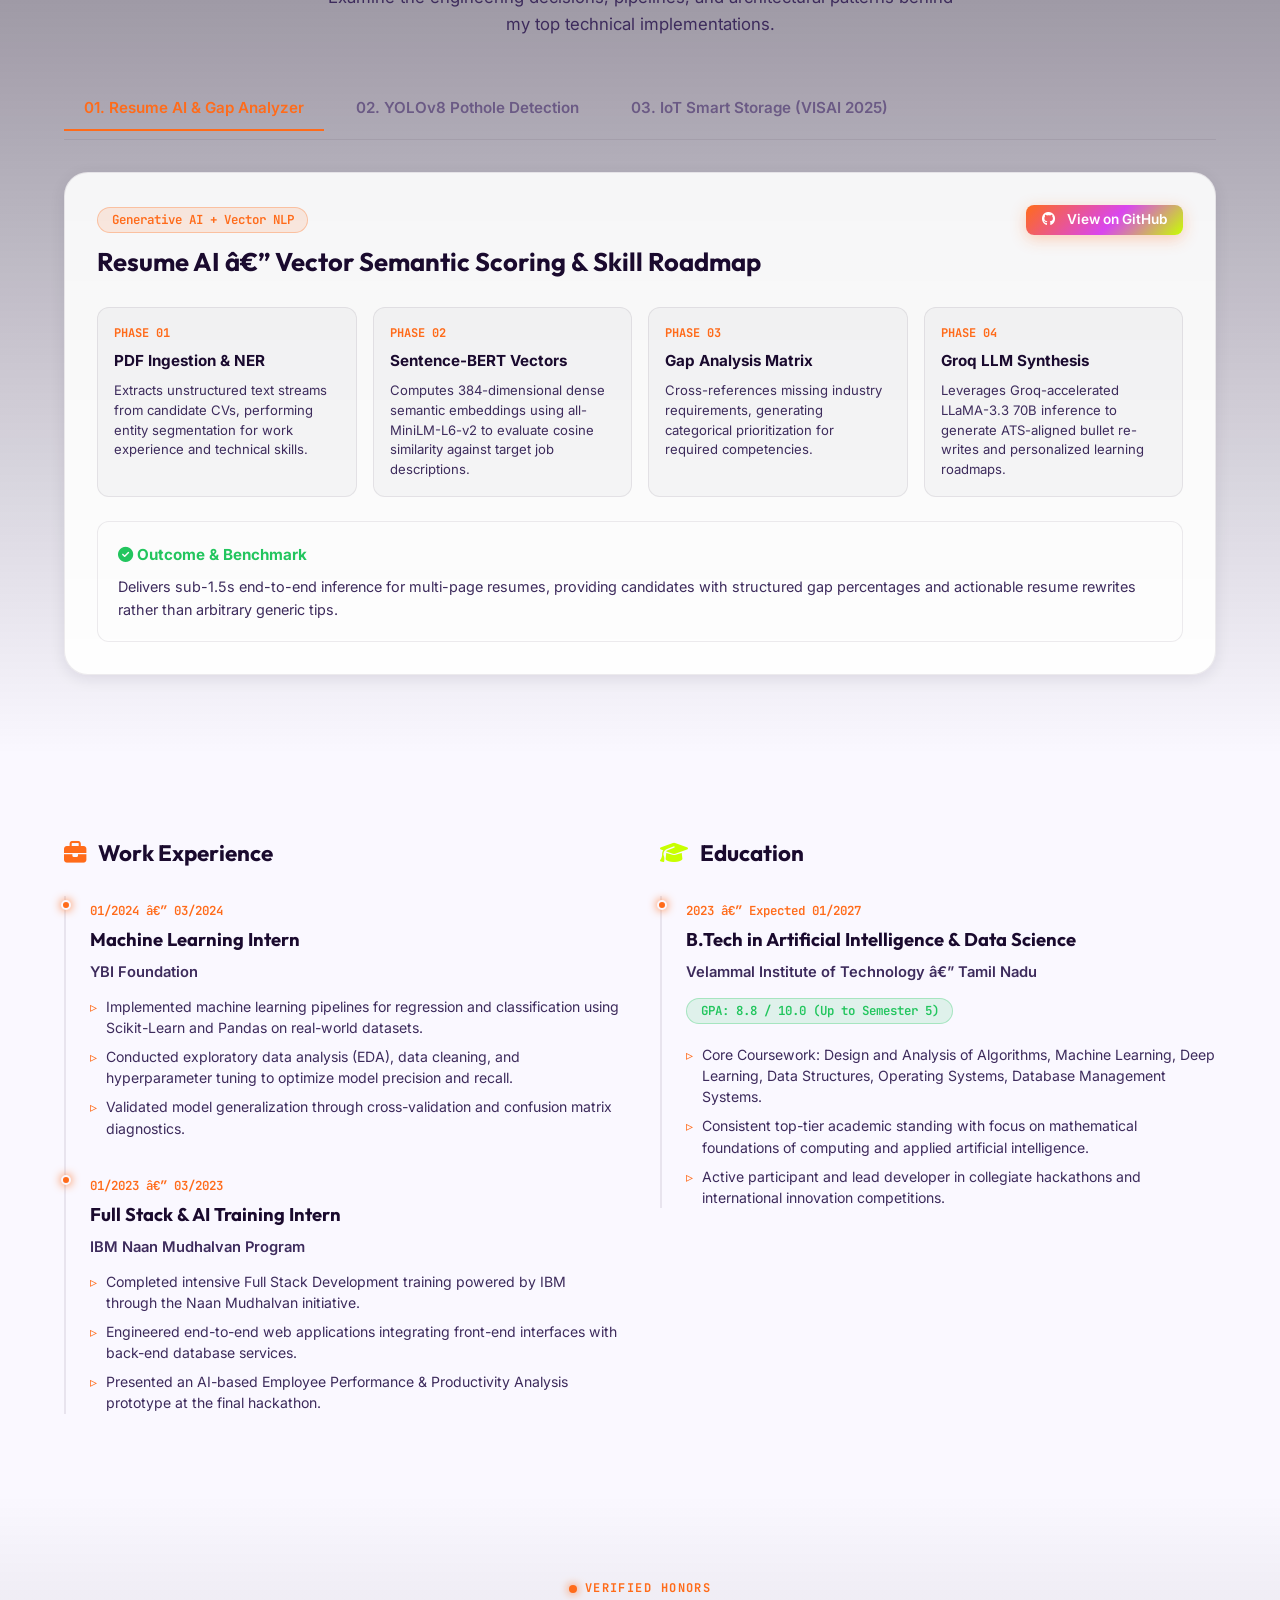
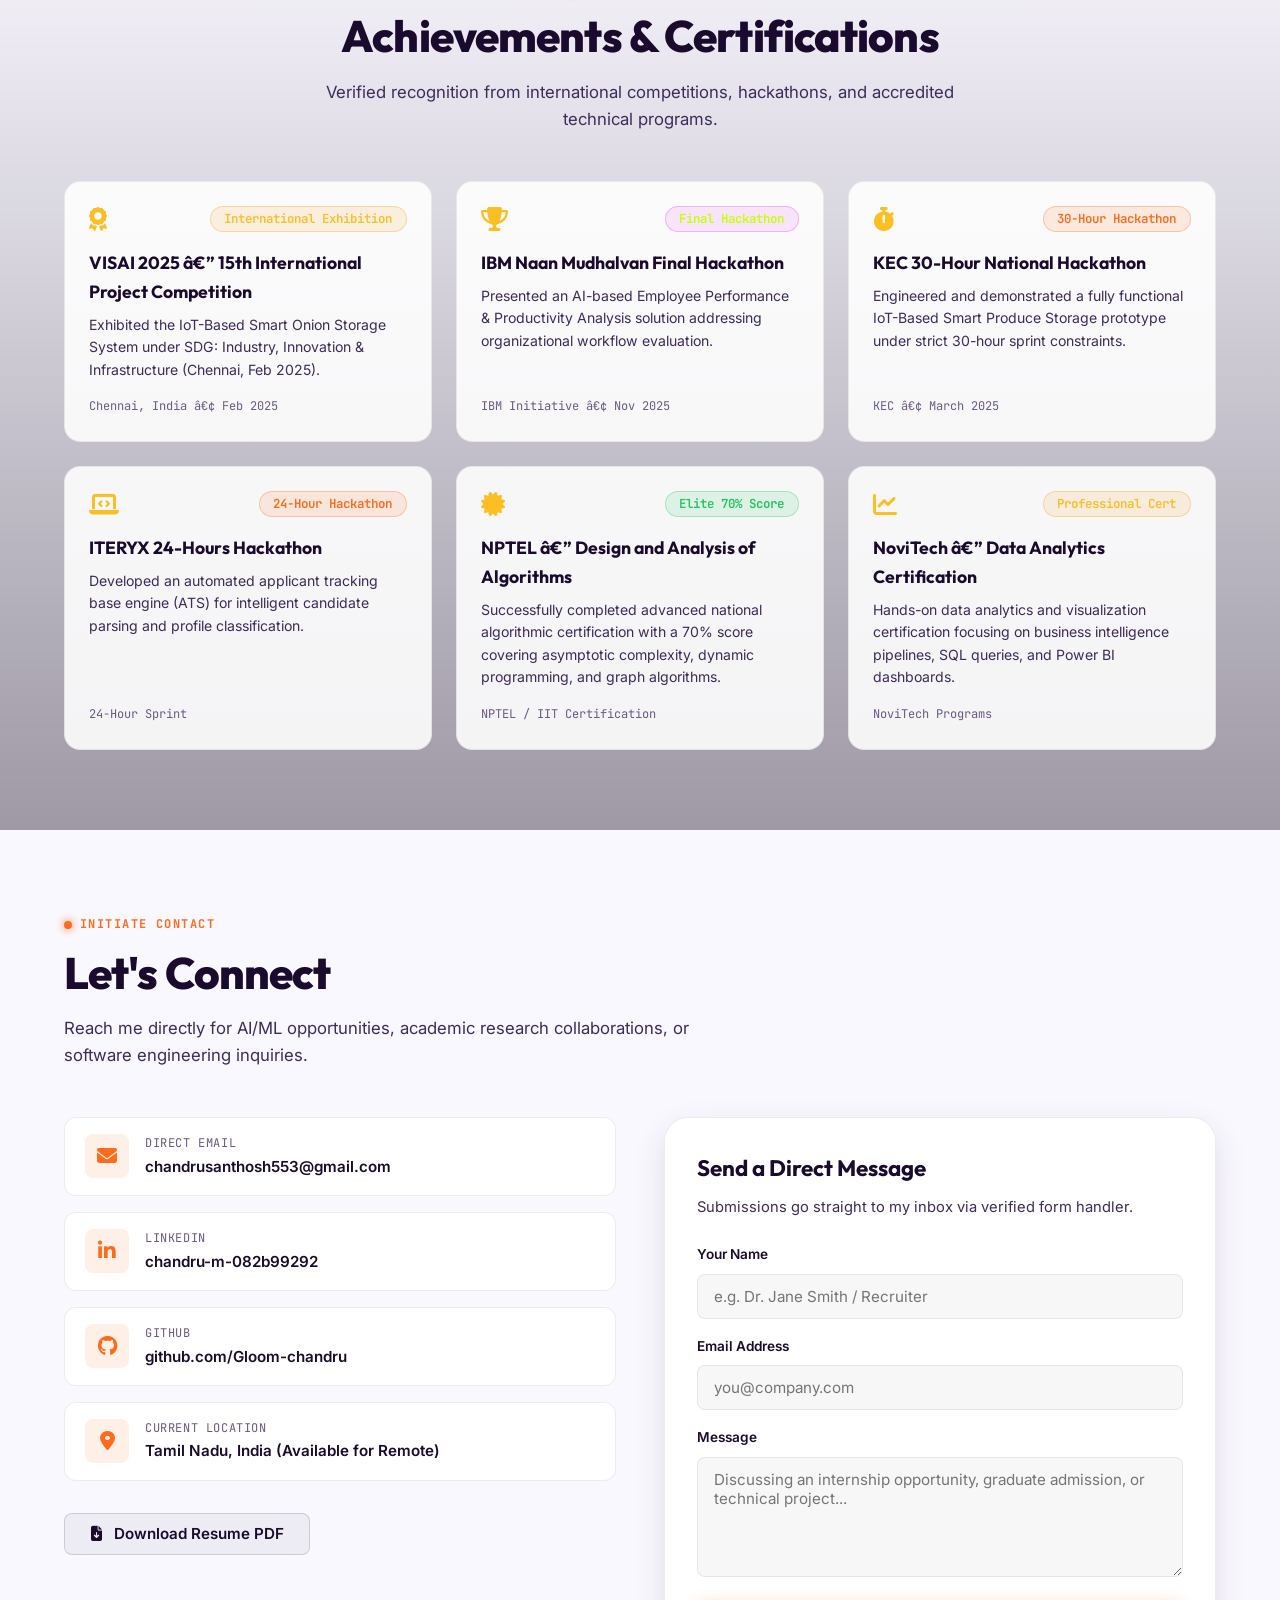
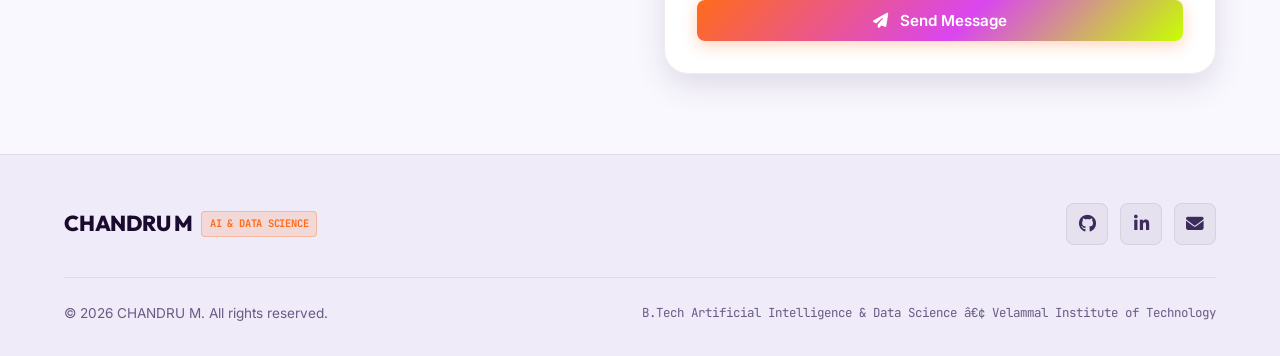
==== commit 780f20d0: "feat: add skip-link and update open graph image URLs in portfolio html" ====
--- a/index.html
+++ b/index.html
@@ -1,9 +1,9 @@
-<!DOCTYPE html>
+﻿<!DOCTYPE html>
 <html lang="en">
 <head>
     <meta charset="UTF-8">
     <meta name="viewport" content="width=device-width, initial-scale=1.0">
-    <meta name="description" content="Portfolio of CHANDRU M — AI & Data Science Engineer specializing in Machine Learning pipelines, Computer Vision (YOLOv8), Generative AI (LLMs & RAG), and IoT systems.">
+    <meta name="description" content="Portfolio of CHANDRU M â€” AI & Data Science Engineer specializing in Machine Learning pipelines, Computer Vision (YOLOv8), Generative AI (LLMs & RAG), and IoT systems.">
     <meta name="keywords" content="Chandru M, AI Engineer, Machine Learning, Data Science, Portfolio, Computer Vision, YOLO, NLP, Deep Learning, Velammal Institute of Technology">
     <meta name="author" content="CHANDRU M">
 
@@ -11,14 +11,14 @@
     <meta property="og:type" content="website">
     <meta property="og:title" content="CHANDRU M | AI & Machine Learning Engineer Portfolio">
     <meta property="og:description" content="AI & Data Science Student at Velammal Institute of Technology (GPA 8.8). Building ML models, LLM systems, computer vision hazard detection, and IoT telemetry solutions.">
-    <meta property="og:image" content="profile.jpg">
+    <meta property="og:image" content="https://portfolio-theta-two-5ifh65n141.vercel.app/profile.jpg">
     <meta property="og:url" content="https://portfolio-theta-two-5ifh65n141.vercel.app/">
 
     <!-- Twitter Card -->
     <meta name="twitter:card" content="summary_large_image">
     <meta name="twitter:title" content="CHANDRU M | AI & Machine Learning Engineer Portfolio">
     <meta name="twitter:description" content="AI & Machine Learning Engineer | Data Scientist specializing in Deep Learning, Computer Vision, and Generative AI.">
-    <meta name="twitter:image" content="profile.jpg">
+    <meta name="twitter:image" content="https://portfolio-theta-two-5ifh65n141.vercel.app/profile.jpg">
 
     <title>Chandru M | AI & Machine Learning Engineer Portfolio</title>
     
@@ -53,6 +53,7 @@
     </script>
 </head>
 <body>
+    <a href="#hero" class="skip-link">Skip to main content</a>
     <!-- Subtle Scroll Progress -->
     <div class="scroll-progress" aria-hidden="true"></div>
 
@@ -206,7 +207,7 @@
                             <i class="fas fa-microchip floating-badge-icon" aria-hidden="true"></i>
                             <div>
                                 <div style="font-size: 0.65rem; color: var(--text-muted);">Core Stack</div>
-                                <div style="font-size: 0.82rem; font-weight: 700; color: var(--text-primary);">PyTorch • YOLO • LLMs</div>
+                                <div style="font-size: 0.82rem; font-weight: 700; color: var(--text-primary);">PyTorch â€¢ YOLO â€¢ LLMs</div>
                             </div>
                         </div>
                     </div>
@@ -341,7 +342,7 @@
         </div>
     </section>
 
-    <!-- 5. SKILLS SECTION (Categorized Technical Stacks — No Arbitrary %) -->
+    <!-- 5. SKILLS SECTION (Categorized Technical Stacks â€” No Arbitrary %) -->
     <section id="skills" aria-labelledby="skillsHeading">
         <div class="container">
             <div class="section-header text-center">
@@ -539,7 +540,7 @@
                             <span class="mockup-dot red"></span>
                             <span class="mockup-dot yellow"></span>
                             <span class="mockup-dot green"></span>
-                            <span class="mockup-title">resume_analyzer.py — Sentence-BERT + Groq LLaMA-3.3</span>
+                            <span class="mockup-title">resume_analyzer.py â€” Sentence-BERT + Groq LLaMA-3.3</span>
                         </div>
                         <div class="mockup-content">
                             <div><span class="mockup-code-highlight">> Embedding Engine:</span> all-MiniLM-L6-v2</div>
@@ -554,8 +555,8 @@
                 <!-- Info Column -->
                 <div class="featured-primary-info">
                     <div>
-                        <span class="project-category-tag"><i class="fas fa-star" aria-hidden="true"></i> Flagship Project • Generative AI & NLP</span>
-                        <h3 class="project-main-title">Resume AI — Career Gap Analyzer & Optimizer</h3>
+                        <span class="project-category-tag"><i class="fas fa-star" aria-hidden="true"></i> Flagship Project â€¢ Generative AI & NLP</span>
+                        <h3 class="project-main-title">Resume AI â€” Career Gap Analyzer & Optimizer</h3>
                         
                         <div class="project-metrics-pill">
                             <i class="fas fa-bolt" aria-hidden="true"></i> Under 1.5s Groq LLaMA-3.3 inference latency
@@ -749,7 +750,7 @@
                 </div>
                 <h2 class="section-title" id="aiLabHeading">AI Engineering Lab</h2>
                 <p class="section-subtitle">
-                    <strong>Note:</strong> These are educational demonstrations with simulated outputs. Scores, metrics, and detections are pre-programmed examples illustrating ML pipelines — not live model inference.
+                    <strong>Note:</strong> These are educational demonstrations with simulated outputs. Scores, metrics, and detections are pre-programmed examples illustrating ML pipelines â€” not live model inference.
                 </p>
             </div>
 
@@ -783,7 +784,7 @@
                         </div>
                         <h3 class="lab-subheading">Semantic Match & ATS Gap Analyzer</h3>
                         <p class="lab-desc">
-                            <strong style="color: #f59e0b;">⚠️ Educational Simulation:</strong> This demo uses hardcoded preset scores to illustrate how cosine similarity and ATS scoring work. For real production implementations, see my <a href="https://github.com/Gloom-chandru" target="_blank" style="color: #62E6C4; text-decoration: underline;">GitHub profile</a>.
+                            <strong style="color: #f59e0b;">âš ï¸ Educational Simulation:</strong> This demo uses hardcoded preset scores to illustrate how cosine similarity and ATS scoring work. For real production implementations, see my <a href="https://github.com/Gloom-chandru" target="_blank" style="color: #62E6C4; text-decoration: underline;">GitHub profile</a>.
                         </p>
 
                         <!-- Role Presets -->
@@ -892,7 +893,7 @@
                         <div class="canvas-stage-wrapper">
                             <canvas id="yoloCanvas" width="600" height="400" aria-label="YOLOv8 Object Detection Preview"></canvas>
                             <div class="laser-scanner-line" id="laserScanLine"></div>
-                            <div class="canvas-watermark">CHANDRU M • CV PIPELINE • LIVE CANVAS</div>
+                            <div class="canvas-watermark">CHANDRU M â€¢ CV PIPELINE â€¢ LIVE CANVAS</div>
                         </div>
 
                         <div class="frame-selector-row">
@@ -913,7 +914,7 @@
                         </div>
                         <h3 class="lab-subheading">Hyperparameter Tuning</h3>
                         <p class="lab-desc">
-                            <strong style="color: #f59e0b;">⚠️ Educational Simulation:</strong> This demo uses pre-positioned bounding boxes rendered in canvas to show how object detection works. Actual inference latency and FPS are not measured. See my <a href="https://github.com/Gloom-chandru" target="_blank" style="color: #62E6C4; text-decoration: underline;">computer vision projects</a> for real implementations.
+                            <strong style="color: #f59e0b;">âš ï¸ Educational Simulation:</strong> This demo uses pre-positioned bounding boxes rendered in canvas to show how object detection works. Actual inference latency and FPS are not measured. See my <a href="https://github.com/Gloom-chandru" target="_blank" style="color: #62E6C4; text-decoration: underline;">computer vision projects</a> for real implementations.
                         </p>
 
                         <!-- Sliders -->
@@ -971,7 +972,7 @@
                                 <h3 class="lab-subheading" style="margin-top: 4px;">Storage Microclimate Oscilloscope</h3>
                             </div>
                             <div class="oscilloscope-legends">
-                                <span class="legend-item"><span class="legend-color cyan"></span> Temp (°C)</span>
+                                <span class="legend-item"><span class="legend-color cyan"></span> Temp (Â°C)</span>
                                 <span class="legend-item"><span class="legend-color blue"></span> Humidity (%)</span>
                                 <span class="legend-item"><span class="legend-color amber"></span> NH3 Gas (ppm)</span>
                             </div>
@@ -1007,7 +1008,7 @@
                         </div>
                         <h3 class="lab-subheading">Produce Silo Telemetry Adjuster</h3>
                         <p class="lab-desc">
-                            <strong style="color: #f59e0b;">⚠️ Educational Simulation:</strong> This demo uses JavaScript calculations to visualize telemetry concepts. No ESP32 hardware is connected. For real IoT projects with actual sensor hardware, see my <a href="https://github.com/Gloom-chandru" target="_blank" style="color: #62E6C4; text-decoration: underline;">GitHub profile</a>.
+                            <strong style="color: #f59e0b;">âš ï¸ Educational Simulation:</strong> This demo uses JavaScript calculations to visualize telemetry concepts. No ESP32 hardware is connected. For real IoT projects with actual sensor hardware, see my <a href="https://github.com/Gloom-chandru" target="_blank" style="color: #62E6C4; text-decoration: underline;">GitHub profile</a>.
                         </p>
 
                         <!-- Presets for fast demonstration -->
@@ -1023,8 +1024,8 @@
                         <!-- Sensor Sliders -->
                         <div class="slider-control-group">
                             <div class="slider-header-row">
-                                <label for="sliderTemp" class="lab-label"><i class="fas fa-temperature-high" style="color: var(--accent-cyan);"></i> Temperature (°C):</label>
-                                <span class="slider-val-badge" id="valTempBadge">22 °C</span>
+                                <label for="sliderTemp" class="lab-label"><i class="fas fa-temperature-high" style="color: var(--accent-cyan);"></i> Temperature (Â°C):</label>
+                                <span class="slider-val-badge" id="valTempBadge">22 Â°C</span>
                             </div>
                             <input type="range" id="sliderTemp" min="5" max="45" value="22" class="custom-range-slider">
                         </div>
@@ -1086,7 +1087,7 @@
                 <div style="display: flex; justify-content: space-between; align-items: flex-start; margin-bottom: var(--space-4); flex-wrap: wrap; gap: 1rem;">
                     <div>
                         <span class="badge badge-cyan" style="margin-bottom: 0.5rem;">Generative AI + Vector NLP</span>
-                        <h3 style="font-family: var(--font-heading); font-size: 1.6rem; color: var(--text-primary);">Resume AI — Vector Semantic Scoring & Skill Roadmap</h3>
+                        <h3 style="font-family: var(--font-heading); font-size: 1.6rem; color: var(--text-primary);">Resume AI â€” Vector Semantic Scoring & Skill Roadmap</h3>
                     </div>
                     <a href="https://github.com/Gloom-chandru" target="_blank" rel="noopener noreferrer" class="btn btn-primary btn-sm" title="Repository coming soon">
                         <i class="fab fa-github" aria-hidden="true"></i> View on GitHub
@@ -1241,7 +1242,7 @@
                     <div class="timeline-list">
                         <!-- YBI Foundation -->
                         <div class="timeline-entry">
-                            <span class="timeline-date">01/2024 — 03/2024</span>
+                            <span class="timeline-date">01/2024 â€” 03/2024</span>
                             <h3 class="timeline-role">Machine Learning Intern</h3>
                             <div class="timeline-org">YBI Foundation</div>
                             <ul class="timeline-bullets">
@@ -1253,7 +1254,7 @@
 
                         <!-- IBM Naan Mudhalvan -->
                         <div class="timeline-entry">
-                            <span class="timeline-date">01/2023 — 03/2023</span>
+                            <span class="timeline-date">01/2023 â€” 03/2023</span>
                             <h3 class="timeline-role">Full Stack & AI Training Intern</h3>
                             <div class="timeline-org">IBM Naan Mudhalvan Program</div>
                             <ul class="timeline-bullets">
@@ -1275,9 +1276,9 @@
                     <div class="timeline-list">
                         <!-- B.Tech AI & DS -->
                         <div class="timeline-entry">
-                            <span class="timeline-date">2023 — Expected 01/2027</span>
+                            <span class="timeline-date">2023 â€” Expected 01/2027</span>
                             <h3 class="timeline-role">B.Tech in Artificial Intelligence & Data Science</h3>
-                            <div class="timeline-org">Velammal Institute of Technology — Tamil Nadu</div>
+                            <div class="timeline-org">Velammal Institute of Technology â€” Tamil Nadu</div>
                             <div style="display: inline-flex; align-items: center; gap: 0.5rem; margin-bottom: 0.75rem;">
                                 <span class="badge badge-emerald">GPA: 8.8 / 10.0 (Up to Semester 5)</span>
                             </div>
@@ -1309,11 +1310,11 @@
                         <i class="fas fa-award achievement-icon" aria-hidden="true"></i>
                         <span class="badge badge-amber">International Exhibition</span>
                     </div>
-                    <h3 class="achievement-title">VISAI 2025 — 15th International Project Competition</h3>
+                    <h3 class="achievement-title">VISAI 2025 â€” 15th International Project Competition</h3>
                     <p class="achievement-desc">
                         Exhibited the IoT-Based Smart Onion Storage System under SDG: Industry, Innovation & Infrastructure (Chennai, Feb 2025).
                     </p>
-                    <div class="achievement-meta">Chennai, India • Feb 2025</div>
+                    <div class="achievement-meta">Chennai, India â€¢ Feb 2025</div>
                 </div>
 
                 <!-- 2: IBM Hackathon -->
@@ -1326,7 +1327,7 @@
                     <p class="achievement-desc">
                         Presented an AI-based Employee Performance & Productivity Analysis solution addressing organizational workflow evaluation.
                     </p>
-                    <div class="achievement-meta">IBM Initiative • Nov 2025</div>
+                    <div class="achievement-meta">IBM Initiative â€¢ Nov 2025</div>
                 </div>
 
                 <!-- 3: KEC Hackathon -->
@@ -1339,7 +1340,7 @@
                     <p class="achievement-desc">
                         Engineered and demonstrated a fully functional IoT-Based Smart Produce Storage prototype under strict 30-hour sprint constraints.
                     </p>
-                    <div class="achievement-meta">KEC • March 2025</div>
+                    <div class="achievement-meta">KEC â€¢ March 2025</div>
                 </div>
 
                 <!-- 4: ITERYX Hackathon -->
@@ -1361,7 +1362,7 @@
                         <i class="fas fa-certificate achievement-icon" aria-hidden="true"></i>
                         <span class="badge badge-emerald">Elite 70% Score</span>
                     </div>
-                    <h3 class="achievement-title">NPTEL — Design and Analysis of Algorithms</h3>
+                    <h3 class="achievement-title">NPTEL â€” Design and Analysis of Algorithms</h3>
                     <p class="achievement-desc">
                         Successfully completed advanced national algorithmic certification with a 70% score covering asymptotic complexity, dynamic programming, and graph algorithms.
                     </p>
@@ -1374,7 +1375,7 @@
                         <i class="fas fa-chart-line achievement-icon" aria-hidden="true"></i>
                         <span class="badge badge-amber">Professional Cert</span>
                     </div>
-                    <h3 class="achievement-title">NoviTech — Data Analytics Certification</h3>
+                    <h3 class="achievement-title">NoviTech â€” Data Analytics Certification</h3>
                     <p class="achievement-desc">
                         Hands-on data analytics and visualization certification focusing on business intelligence pipelines, SQL queries, and Power BI dashboards.
                     </p>
@@ -1496,7 +1497,7 @@
             <div class="footer-bottom">
                 <p>&copy; 2026 CHANDRU M. All rights reserved.</p>
                 <p style="font-family: var(--font-mono); font-size: 0.78rem;">
-                    B.Tech Artificial Intelligence & Data Science • Velammal Institute of Technology
+                    B.Tech Artificial Intelligence & Data Science â€¢ Velammal Institute of Technology
                 </p>
             </div>
         </div>
@@ -1523,3 +1524,5 @@
     <script src="script.js"></script>
 </body>
 </html>
+
+
--- a/style.css
+++ b/style.css
@@ -5,47 +5,76 @@
 
 @import url('https://fonts.googleapis.com/css2?family=Inter:wght@300;400;500;600;700&family=Outfit:wght@400;500;600;700;800&family=JetBrains+Mono:wght@400;500&display=swap');
 
+/* ====================================================================
+   ACCESSIBILITY: SKIP TO CONTENT
+   ==================================================================== */
+.skip-link {
+    position: absolute;
+    top: -100px;
+    left: 1rem;
+    background: var(--accent-cyan);
+    color: #000;
+    padding: 0.5rem 1rem;
+    border-radius: var(--radius-sm);
+    font-weight: 700;
+    font-size: 0.95rem;
+    z-index: 9999;
+    text-decoration: none;
+    transition: top 0.2s ease;
+}
+.skip-link:focus {
+    top: 1rem;
+}
+
 /* --------------------------------------------------------------------
-   DESIGN SYSTEM TOKENS
+   DESIGN SYSTEM TOKENS — "INFERNO VOID" THEME
+   Deep volcanic dark × Blazing Orange × Electric Magenta × Lime Gold
    -------------------------------------------------------------------- */
 :root {
-    /* Color Palette - Intelligence Lab (Spec Colors) */
-    --bg-primary: #080B12;
-    --bg-secondary: #0D1420;
-    --bg-tertiary: #111B2A;
-    --bg-card: rgba(17, 27, 42, 0.75);
-    --bg-card-hover: rgba(24, 35, 63, 0.9);
-    --bg-glass: rgba(13, 20, 32, 0.7);
-    --bg-elevated: #1e293b;
+    /* Background Palette — warm-dark volcanic */
+    --bg-primary: #09080C;
+    --bg-secondary: #100E15;
+    --bg-tertiary: #19161F;
+    --bg-card: rgba(25, 22, 31, 0.78);
+    --bg-card-hover: rgba(34, 28, 46, 0.92);
+    --bg-glass: rgba(16, 14, 21, 0.72);
+    --bg-elevated: #221C2E;
 
     /* Text Colors */
-    --text-primary: #F4F7FC;
-    --text-secondary: #cbd5e1;
-    --text-muted: #A7B3C7;
-    --text-subtle: #64748b;
-
-    /* Accents */
-    --accent-cyan: #62E6C4;
-    --accent-cyan-glow: rgba(98, 230, 196, 0.25);
-    --accent-blue: #3b82f6;
-    --accent-purple: #8b5cf6;
-    --accent-indigo: #6366f1;
-    --accent-emerald: #10b981;
-    --accent-amber: #f59e0b;
-    --accent-coral: #ff6b35;
+    --text-primary: #F5F0FF;
+    --text-secondary: #C4B8D8;
+    --text-muted: #8E82A8;
+    --text-subtle: #5C5272;
+
+    /* === CORE ACCENTS === */
+    /* Primary: Blazing Electric Orange */
+    --accent-cyan: #FF6B1A;
+    --accent-cyan-glow: rgba(255, 107, 26, 0.28);
+    /* Secondary: Electric Magenta */
+    --accent-blue: #D946EF;
+    /* Tertiary: Acid Lime-Gold */
+    --accent-purple: #C8FF00;
+    /* Quaternary: Violet-Indigo */
+    --accent-indigo: #9F5CF6;
+    /* Support: Emerald kept for success states */
+    --accent-emerald: #22C55E;
+    /* Warm amber for warnings */
+    --accent-amber: #FBBF24;
+    /* Coral for highlights */
+    --accent-coral: #FF4A6E;
 
     /* Gradients */
-    --gradient-primary: linear-gradient(135deg, #62E6C4 0%, #3b82f6 50%, #8b5cf6 100%);
-    --gradient-accent: linear-gradient(135deg, #62E6C4 0%, #818cf8 100%);
-    --gradient-warm: linear-gradient(135deg, #ff6b35 0%, #f7931e 100%);
-    --gradient-card: linear-gradient(180deg, rgba(255, 255, 255, 0.04) 0%, rgba(255, 255, 255, 0.01) 100%);
-    --gradient-hero-glow: radial-gradient(circle at 50% 50%, rgba(98, 230, 196, 0.15) 0%, rgba(139, 92, 246, 0.08) 40%, transparent 70%);
+    --gradient-primary: linear-gradient(135deg, #FF6B1A 0%, #D946EF 55%, #C8FF00 100%);
+    --gradient-accent: linear-gradient(135deg, #FF6B1A 0%, #9F5CF6 100%);
+    --gradient-warm: linear-gradient(135deg, #FF4A6E 0%, #FF6B1A 100%);
+    --gradient-card: linear-gradient(180deg, rgba(255, 107, 26, 0.03) 0%, rgba(217, 70, 239, 0.01) 100%);
+    --gradient-hero-glow: radial-gradient(circle at 50% 50%, rgba(255, 107, 26, 0.18) 0%, rgba(217, 70, 239, 0.1) 40%, transparent 70%);
 
     /* Borders */
-    --border-subtle: rgba(255, 255, 255, 0.08);
-    --border-medium: rgba(255, 255, 255, 0.14);
-    --border-accent: rgba(98, 230, 196, 0.35);
-    --border-focus: #62E6C4;
+    --border-subtle: rgba(255, 255, 255, 0.07);
+    --border-medium: rgba(255, 255, 255, 0.13);
+    --border-accent: rgba(255, 107, 26, 0.38);
+    --border-focus: #FF6B1A;
 
     /* Typography Scale */
     --font-heading: 'Outfit', -apple-system, BlinkMacSystemFont, sans-serif;
@@ -53,18 +82,18 @@
     --font-mono: 'JetBrains Mono', monospace;
 
     /* Spacing Scale */
-    --space-1: 0.25rem;   /* 4px */
-    --space-2: 0.5rem;    /* 8px */
-    --space-3: 0.75rem;   /* 12px */
-    --space-4: 1rem;      /* 16px */
-    --space-5: 1.25rem;   /* 20px */
-    --space-6: 1.5rem;    /* 24px */
-    --space-8: 2rem;      /* 32px */
-    --space-10: 2.5rem;   /* 40px */
-    --space-12: 3rem;     /* 48px */
-    --space-16: 4rem;     /* 64px */
-    --space-20: 5rem;     /* 80px */
-    --space-24: 6rem;     /* 96px */
+    --space-1: 0.25rem;
+    --space-2: 0.5rem;
+    --space-3: 0.75rem;
+    --space-4: 1rem;
+    --space-5: 1.25rem;
+    --space-6: 1.5rem;
+    --space-8: 2rem;
+    --space-10: 2.5rem;
+    --space-12: 3rem;
+    --space-16: 4rem;
+    --space-20: 5rem;
+    --space-24: 6rem;
 
     /* Corner Radii */
     --radius-xs: 4px;
@@ -75,11 +104,11 @@
     --radius-full: 9999px;
 
     /* Shadows & Elevation */
-    --shadow-sm: 0 1px 3px rgba(0, 0, 0, 0.3);
-    --shadow-md: 0 4px 12px rgba(0, 0, 0, 0.35);
-    --shadow-lg: 0 12px 32px rgba(0, 0, 0, 0.45);
-    --shadow-glow-cyan: 0 0 30px rgba(98, 230, 196, 0.25);
-    --shadow-glow-purple: 0 0 30px rgba(139, 92, 246, 0.25);
+    --shadow-sm: 0 1px 3px rgba(0, 0, 0, 0.4);
+    --shadow-md: 0 4px 12px rgba(0, 0, 0, 0.5);
+    --shadow-lg: 0 12px 32px rgba(0, 0, 0, 0.6);
+    --shadow-glow-cyan: 0 0 30px rgba(255, 107, 26, 0.3);
+    --shadow-glow-purple: 0 0 30px rgba(217, 70, 239, 0.3);
 
     /* Transitions */
     --transition-fast: 0.15s cubic-bezier(0.16, 1, 0.3, 1);
@@ -94,30 +123,30 @@
    LIGHT MODE OVERRIDES
    -------------------------------------------------------------------- */
 html.light-mode {
-    --bg-primary: #f8fafc;
-    --bg-secondary: #f1f5f9;
-    --bg-tertiary: #e2e8f0;
-    --bg-card: rgba(255, 255, 255, 0.85);
+    --bg-primary: #FAF8FF;
+    --bg-secondary: #F0EBF8;
+    --bg-tertiary: #E4DCF0;
+    --bg-card: rgba(255, 255, 255, 0.88);
     --bg-card-hover: rgba(255, 255, 255, 0.98);
-    --bg-glass: rgba(255, 255, 255, 0.85);
+    --bg-glass: rgba(255, 255, 255, 0.88);
     --bg-elevated: #ffffff;
 
-    --text-primary: #0f172a;
-    --text-secondary: #334155;
-    --text-muted: #64748b;
-    --text-subtle: #94a3b8;
-
-    --border-subtle: rgba(15, 23, 42, 0.08);
-    --border-medium: rgba(15, 23, 42, 0.15);
-    --border-accent: rgba(98, 230, 196, 0.5);
-
-    --shadow-sm: 0 1px 3px rgba(0, 0, 0, 0.06);
-    --shadow-md: 0 4px 16px rgba(0, 0, 0, 0.08);
-    --shadow-lg: 0 12px 32px rgba(15, 23, 42, 0.1);
-    --shadow-glow-cyan: 0 0 25px rgba(98, 230, 196, 0.18);
-    --shadow-glow-purple: 0 0 25px rgba(139, 92, 246, 0.18);
-    --gradient-card: linear-gradient(180deg, rgba(255, 255, 255, 0.9) 0%, rgba(248, 250, 252, 0.9) 100%);
-    --gradient-hero-glow: radial-gradient(circle at 50% 50%, rgba(98, 230, 196, 0.12) 0%, rgba(139, 92, 246, 0.06) 40%, transparent 70%);
+    --text-primary: #1A0A2E;
+    --text-secondary: #3D2B5C;
+    --text-muted: #6B5A85;
+    --text-subtle: #9B8BB0;
+
+    --border-subtle: rgba(26, 10, 46, 0.08);
+    --border-medium: rgba(26, 10, 46, 0.15);
+    --border-accent: rgba(255, 107, 26, 0.45);
+
+    --shadow-sm: 0 1px 3px rgba(26, 10, 46, 0.07);
+    --shadow-md: 0 4px 16px rgba(26, 10, 46, 0.09);
+    --shadow-lg: 0 12px 32px rgba(26, 10, 46, 0.12);
+    --shadow-glow-cyan: 0 0 25px rgba(255, 107, 26, 0.2);
+    --shadow-glow-purple: 0 0 25px rgba(217, 70, 239, 0.2);
+    --gradient-card: linear-gradient(180deg, rgba(255, 255, 255, 0.9) 0%, rgba(250, 248, 255, 0.9) 100%);
+    --gradient-hero-glow: radial-gradient(circle at 50% 50%, rgba(255, 107, 26, 0.12) 0%, rgba(217, 70, 239, 0.07) 40%, transparent 70%);
 }
 
 /* --------------------------------------------------------------------
@@ -290,12 +319,12 @@
 .btn-primary {
     background: var(--gradient-primary);
     color: #ffffff;
-    box-shadow: 0 4px 16px rgba(6, 182, 212, 0.3);
+    box-shadow: 0 4px 16px rgba(255, 107, 26, 0.3);
 }
 
 .btn-primary:hover {
     transform: translateY(-2px);
-    box-shadow: 0 6px 24px rgba(6, 182, 212, 0.45);
+    box-shadow: 0 6px 24px rgba(255, 107, 26, 0.45);
     color: #ffffff;
 }
 
@@ -348,21 +377,21 @@
 }
 
 .badge-cyan {
-    background: rgba(6, 182, 212, 0.12);
-    color: var(--accent-cyan);
-    border: 1px solid rgba(6, 182, 212, 0.3);
+    background: rgba(255, 107, 26, 0.12);
+    color: var(--accent-cyan);
+    border: 1px solid rgba(255, 107, 26, 0.3);
 }
 
 .badge-purple {
-    background: rgba(139, 92, 246, 0.12);
+    background: rgba(217, 70, 239, 0.12);
     color: var(--accent-purple);
-    border: 1px solid rgba(139, 92, 246, 0.3);
+    border: 1px solid rgba(217, 70, 239, 0.3);
 }
 
 .badge-emerald {
-    background: rgba(16, 185, 129, 0.12);
+    background: rgba(34, 197, 94, 0.12);
     color: var(--accent-emerald);
-    border: 1px solid rgba(16, 185, 129, 0.3);
+    border: 1px solid rgba(34, 197, 94, 0.3);
 }
 
 .badge-amber {
@@ -377,14 +406,14 @@
     height: 8px;
     border-radius: 50%;
     background: var(--accent-emerald);
-    box-shadow: 0 0 0 0 rgba(16, 185, 129, 0.7);
+    box-shadow: 0 0 0 0 rgba(34, 197, 94, 0.7);
     animation: pulseGlow 2s infinite;
 }
 
 @keyframes pulseGlow {
-    0% { transform: scale(0.95); box-shadow: 0 0 0 0 rgba(16, 185, 129, 0.7); }
-    70% { transform: scale(1); box-shadow: 0 0 0 8px rgba(16, 185, 129, 0); }
-    100% { transform: scale(0.95); box-shadow: 0 0 0 0 rgba(16, 185, 129, 0); }
+    0% { transform: scale(0.95); box-shadow: 0 0 0 0 rgba(34, 197, 94, 0.7); }
+    70% { transform: scale(1); box-shadow: 0 0 0 8px rgba(34, 197, 94, 0); }
+    100% { transform: scale(0.95); box-shadow: 0 0 0 0 rgba(34, 197, 94, 0); }
 }
 
 /* --------------------------------------------------------------------
@@ -404,7 +433,7 @@
 }
 
 nav.scrolled {
-    background: rgba(9, 13, 22, 0.92);
+    background: rgba(12, 9, 18, 0.95);
     box-shadow: var(--shadow-md);
 }
 
@@ -433,9 +462,9 @@
     font-size: 0.65rem;
     font-family: var(--font-mono);
     padding: 0.2rem 0.5rem;
-    background: rgba(6, 182, 212, 0.15);
-    color: var(--accent-cyan);
-    border: 1px solid rgba(6, 182, 212, 0.3);
+    background: rgba(255, 107, 26, 0.15);
+    color: var(--accent-cyan);
+    border: 1px solid rgba(255, 107, 26, 0.3);
     border-radius: var(--radius-xs);
     font-weight: 700;
 }
@@ -564,7 +593,7 @@
     width: 600px;
     height: 600px;
     border-radius: 50%;
-    background: radial-gradient(circle, rgba(6, 182, 212, 0.15) 0%, rgba(139, 92, 246, 0.08) 40%, transparent 70%);
+    background: radial-gradient(circle, rgba(255, 107, 26, 0.15) 0%, rgba(217, 70, 239, 0.08) 40%, transparent 70%);
     filter: blur(50px);
     top: 10%;
     right: 5%;
@@ -602,8 +631,8 @@
     gap: var(--space-3);
     padding: 0.4rem 1rem;
     border-radius: var(--radius-full);
-    background: rgba(6, 182, 212, 0.08);
-    border: 1px solid rgba(6, 182, 212, 0.25);
+    background: rgba(255, 107, 26, 0.08);
+    border: 1px solid rgba(255, 107, 26, 0.25);
     font-size: 0.82rem;
     font-weight: 600;
     color: var(--accent-cyan);
@@ -692,7 +721,7 @@
 .social-icon:hover {
     color: var(--accent-cyan);
     border-color: var(--accent-cyan);
-    background: rgba(6, 182, 212, 0.1);
+    background: rgba(255, 107, 26, 0.1);
     transform: translateY(-3px);
 }
 
@@ -715,7 +744,7 @@
     border-radius: var(--radius-xl);
     overflow: hidden;
     padding: 8px;
-    background: linear-gradient(135deg, rgba(6, 182, 212, 0.4) 0%, rgba(139, 92, 246, 0.3) 50%, rgba(255, 107, 53, 0.2) 100%);
+    background: linear-gradient(135deg, rgba(255, 107, 26, 0.4) 0%, rgba(217, 70, 239, 0.3) 50%, rgba(255, 107, 53, 0.2) 100%);
     box-shadow: var(--shadow-lg), var(--shadow-glow-cyan);
 }
 
@@ -787,7 +816,7 @@
     padding: var(--space-12) 0;
     border-top: 1px solid var(--border-subtle);
     border-bottom: 1px solid var(--border-subtle);
-    background: linear-gradient(180deg, rgba(15, 22, 41, 0.4) 0%, transparent 100%);
+    background: linear-gradient(180deg, rgba(20, 10, 30, 0.4) 0%, transparent 100%);
 }
 
 .stats-grid {
@@ -835,7 +864,7 @@
     display: flex;
     align-items: center;
     justify-content: center;
-    background: rgba(6, 182, 212, 0.1);
+    background: rgba(255, 107, 26, 0.1);
     color: var(--accent-cyan);
     font-size: 1.25rem;
     margin-bottom: var(--space-4);
@@ -987,7 +1016,7 @@
    SKILLS SECTION (CATEGORIZED BADGES - NO FAKE PERCENTAGES)
    -------------------------------------------------------------------- */
 #skills {
-    background: linear-gradient(180deg, transparent 0%, rgba(15, 22, 41, 0.4) 50%, transparent 100%);
+    background: linear-gradient(180deg, transparent 0%, rgba(20, 10, 30, 0.4) 50%, transparent 100%);
 }
 
 .skills-container {
@@ -1028,7 +1057,7 @@
     display: flex;
     align-items: center;
     justify-content: center;
-    background: rgba(6, 182, 212, 0.1);
+    background: rgba(255, 107, 26, 0.1);
     color: var(--accent-cyan);
     font-size: 1.1rem;
 }
@@ -1052,7 +1081,7 @@
     gap: var(--space-2);
     padding: 0.4rem 0.75rem;
     border-radius: var(--radius-sm);
-    background: rgba(255, 255, 255, 0.04);
+    background: rgba(255, 255, 255, 0.035);
     border: 1px solid var(--border-subtle);
     font-size: 0.82rem;
     font-weight: 500;
@@ -1065,7 +1094,7 @@
 }
 
 .tech-badge:hover {
-    background: rgba(6, 182, 212, 0.12);
+    background: rgba(255, 107, 26, 0.12);
     border-color: var(--accent-cyan);
     color: var(--accent-cyan);
     transform: translateY(-1px);
@@ -1079,7 +1108,7 @@
    WORKFLOW SECTION (HOW I BUILD INTELLIGENT SYSTEMS)
    -------------------------------------------------------------------- */
 #workflow {
-    background: linear-gradient(180deg, transparent 0%, rgba(13, 20, 32, 0.4) 50%, transparent 100%);
+    background: linear-gradient(180deg, transparent 0%, rgba(18, 12, 28, 0.4) 50%, transparent 100%);
 }
 
 .workflow-steps {
@@ -1128,7 +1157,7 @@
     width: 44px;
     height: 44px;
     border-radius: var(--radius-md);
-    background: rgba(98, 230, 196, 0.1);
+    background: rgba(255, 107, 26, 0.1);
     color: var(--accent-cyan);
     font-family: var(--font-heading);
     font-size: 1.25rem;
@@ -1190,7 +1219,7 @@
     color: #ffffff;
     background: var(--gradient-primary);
     border-color: transparent;
-    box-shadow: 0 4px 14px rgba(6, 182, 212, 0.35);
+    box-shadow: 0 4px 14px rgba(255, 107, 26, 0.35);
 }
 
 /* Primary Featured Project (Hero Project Card) */
@@ -1211,7 +1240,7 @@
 }
 
 .project-showcase-visual {
-    background: linear-gradient(135deg, #0d1b2a 0%, #1b263b 50%, #0a1128 100%);
+    background: linear-gradient(135deg, #12090F 0%, #1E0E1A 50%, #0F0814 100%);
     position: relative;
     padding: var(--space-8);
     display: flex;
@@ -1222,7 +1251,7 @@
 }
 
 .project-visual-mockup {
-    background: rgba(9, 13, 22, 0.85);
+    background: rgba(16, 12, 22, 0.88);
     border: 1px solid var(--border-medium);
     border-radius: var(--radius-lg);
     padding: var(--space-5);
@@ -1248,7 +1277,7 @@
 }
 .mockup-dot.red { background: #ef4444; }
 .mockup-dot.yellow { background: #f59e0b; }
-.mockup-dot.green { background: #10b981; }
+.mockup-dot.green { background: #22C55E; }
 
 .mockup-title {
     font-size: 0.75rem;
@@ -1310,8 +1339,8 @@
     align-items: center;
     gap: var(--space-2);
     padding: 0.35rem 0.75rem;
-    background: rgba(16, 185, 129, 0.1);
-    border: 1px solid rgba(16, 185, 129, 0.3);
+    background: rgba(34, 197, 94, 0.1);
+    border: 1px solid rgba(34, 197, 94, 0.3);
     border-radius: var(--radius-sm);
     font-size: 0.82rem;
     font-weight: 600;
@@ -1425,7 +1454,7 @@
    PROJECT CASE STUDIES SECTION
    -------------------------------------------------------------------- */
 #case-studies {
-    background: linear-gradient(180deg, rgba(15, 22, 41, 0.5) 0%, transparent 100%);
+    background: linear-gradient(180deg, rgba(20, 10, 30, 0.5) 0%, transparent 100%);
 }
 
 .case-study-tabs {
@@ -1478,7 +1507,7 @@
 }
 
 .pipeline-step {
-    background: rgba(255, 255, 255, 0.03);
+    background: rgba(255, 107, 26, 0.03);
     border: 1px solid var(--border-subtle);
     border-radius: var(--radius-md);
     padding: var(--space-4);
@@ -1617,7 +1646,7 @@
    ACHIEVEMENTS & CERTIFICATIONS SECTION
    -------------------------------------------------------------------- */
 #achievements {
-    background: linear-gradient(180deg, transparent 0%, rgba(15, 22, 41, 0.4) 100%);
+    background: linear-gradient(180deg, transparent 0%, rgba(20, 10, 30, 0.4) 100%);
 }
 
 .achievements-grid {
@@ -1726,7 +1755,7 @@
     display: flex;
     align-items: center;
     justify-content: center;
-    background: rgba(6, 182, 212, 0.1);
+    background: rgba(255, 107, 26, 0.1);
     color: var(--accent-cyan);
     font-size: 1.25rem;
     flex-shrink: 0;
@@ -1784,7 +1813,7 @@
 .form-control {
     width: 100%;
     padding: 0.75rem 1rem;
-    background: rgba(255, 255, 255, 0.03);
+    background: rgba(255, 107, 26, 0.03);
     border: 1px solid var(--border-subtle);
     border-radius: var(--radius-sm);
     color: var(--text-primary);
@@ -1877,7 +1906,7 @@
 .case-modal-overlay {
     position: fixed;
     inset: 0;
-    background: rgba(9, 13, 22, 0.85);
+    background: rgba(16, 12, 22, 0.88);
     backdrop-filter: blur(8px);
     display: flex;
     align-items: center;
@@ -2130,20 +2159,20 @@
     border-radius: var(--radius-full);
     background: linear-gradient(135deg, var(--accent-cyan), var(--accent-purple));
     color: #ffffff;
-    box-shadow: 0 0 10px rgba(6, 182, 212, 0.4);
+    box-shadow: 0 0 10px rgba(255, 107, 26, 0.4);
     animation: noveltyBadgeGlow 2s infinite ease-in-out;
 }
 
 @keyframes noveltyBadgeGlow {
     0%, 100% { opacity: 0.9; transform: scale(1); }
-    50% { opacity: 1; transform: scale(1.06); box-shadow: 0 0 14px rgba(139, 92, 246, 0.6); }
+    50% { opacity: 1; transform: scale(1.06); box-shadow: 0 0 14px rgba(217, 70, 239, 0.6); }
 }
 
 .cmd-palette-trigger {
     display: inline-flex;
     align-items: center;
     gap: 0.4rem;
-    background: rgba(255, 255, 255, 0.04);
+    background: rgba(255, 255, 255, 0.035);
     border: 1px solid var(--border-medium);
     color: var(--text-secondary);
     padding: 0.45rem 0.8rem;
@@ -2156,7 +2185,7 @@
 .cmd-palette-trigger:hover {
     color: var(--accent-cyan);
     border-color: var(--accent-cyan);
-    background: rgba(6, 182, 212, 0.08);
+    background: rgba(255, 107, 26, 0.08);
     box-shadow: 0 0 14px var(--accent-cyan-glow);
 }
 
@@ -2189,7 +2218,7 @@
     background: rgba(15, 22, 41, 0.65);
     backdrop-filter: blur(12px);
     -webkit-backdrop-filter: blur(12px);
-    border: 1px solid rgba(6, 182, 212, 0.25);
+    border: 1px solid rgba(255, 107, 26, 0.25);
     border-radius: var(--radius-md);
     box-shadow: 0 8px 24px rgba(0, 0, 0, 0.35);
     max-width: 620px;
@@ -2197,8 +2226,8 @@
 }
 
 .recruiter-lens-box:hover {
-    border-color: rgba(6, 182, 212, 0.45);
-    box-shadow: 0 8px 30px rgba(6, 182, 212, 0.15);
+    border-color: rgba(255, 107, 26, 0.45);
+    box-shadow: 0 8px 30px rgba(255, 107, 26, 0.15);
 }
 
 .lens-header {
@@ -2249,7 +2278,7 @@
     font-weight: 600;
     font-family: var(--font-body);
     color: var(--text-secondary);
-    background: rgba(255, 255, 255, 0.04);
+    background: rgba(255, 255, 255, 0.035);
     border: 1px solid var(--border-subtle);
     border-radius: var(--radius-full);
     cursor: pointer;
@@ -2264,16 +2293,16 @@
 
 .lens-btn:hover {
     color: var(--text-primary);
-    background: rgba(6, 182, 212, 0.1);
-    border-color: rgba(6, 182, 212, 0.35);
+    background: rgba(255, 107, 26, 0.1);
+    border-color: rgba(255, 107, 26, 0.35);
     transform: translateY(-1px);
 }
 
 .lens-btn.active {
     color: #ffffff;
-    background: linear-gradient(135deg, rgba(6, 182, 212, 0.35) 0%, rgba(139, 92, 246, 0.35) 100%);
+    background: linear-gradient(135deg, rgba(255, 107, 26, 0.35) 0%, rgba(217, 70, 239, 0.35) 100%);
     border-color: var(--accent-cyan);
-    box-shadow: 0 0 12px rgba(6, 182, 212, 0.3);
+    box-shadow: 0 0 12px rgba(255, 107, 26, 0.3);
 }
 
 .lens-btn.active i {
@@ -2286,7 +2315,7 @@
     gap: 0.45rem;
     margin-top: var(--space-2);
     padding: var(--space-2) var(--space-3);
-    background: rgba(6, 182, 212, 0.06);
+    background: rgba(255, 107, 26, 0.06);
     border-radius: var(--radius-xs);
     border-left: 2px solid var(--accent-cyan);
     font-size: 0.76rem;
@@ -2304,7 +2333,7 @@
 /* --- 3. Interactive AI Engineering Lab Section --- */
 .ai-lab-section {
     padding: var(--space-20) 0;
-    background: radial-gradient(circle at 50% 0%, rgba(6, 182, 212, 0.08) 0%, transparent 65%),
+    background: radial-gradient(circle at 50% 0%, rgba(255, 107, 26, 0.08) 0%, transparent 65%),
                 linear-gradient(180deg, var(--bg-primary) 0%, var(--bg-secondary) 50%, var(--bg-primary) 100%);
     border-top: 1px solid var(--border-subtle);
     border-bottom: 1px solid var(--border-subtle);
@@ -2316,8 +2345,8 @@
     display: inline-flex;
     align-items: center;
     gap: 0.5rem;
-    background: rgba(6, 182, 212, 0.1);
-    border: 1px solid rgba(6, 182, 212, 0.3);
+    background: rgba(255, 107, 26, 0.1);
+    border: 1px solid rgba(255, 107, 26, 0.3);
     padding: 0.35rem 0.9rem;
     border-radius: var(--radius-full);
     font-family: var(--font-mono);
@@ -2326,7 +2355,7 @@
     color: var(--accent-cyan);
     letter-spacing: 0.06em;
     margin-bottom: var(--space-3);
-    box-shadow: 0 0 20px rgba(6, 182, 212, 0.15);
+    box-shadow: 0 0 20px rgba(255, 107, 26, 0.15);
 }
 
 .live-dot {
@@ -2382,9 +2411,9 @@
 
 .lab-tab-btn.active {
     color: #ffffff;
-    background: linear-gradient(135deg, rgba(6, 182, 212, 0.15) 0%, rgba(59, 130, 246, 0.15) 100%);
+    background: linear-gradient(135deg, rgba(255, 107, 26, 0.15) 0%, rgba(59, 130, 246, 0.15) 100%);
     border-color: var(--accent-cyan);
-    box-shadow: 0 4px 20px rgba(6, 182, 212, 0.2);
+    box-shadow: 0 4px 20px rgba(255, 107, 26, 0.2);
 }
 
 .lab-tab-btn.active i {
@@ -2397,7 +2426,7 @@
     font-weight: 700;
     padding: 2px 6px;
     border-radius: var(--radius-xs);
-    background: rgba(6, 182, 212, 0.2);
+    background: rgba(255, 107, 26, 0.2);
     color: var(--accent-cyan);
 }
 
@@ -2450,10 +2479,10 @@
     font-family: var(--font-mono);
     font-size: 0.74rem;
     color: var(--accent-cyan);
-    background: rgba(6, 182, 212, 0.08);
+    background: rgba(255, 107, 26, 0.08);
     padding: 0.3rem 0.65rem;
     border-radius: var(--radius-xs);
-    border: 1px solid rgba(6, 182, 212, 0.2);
+    border: 1px solid rgba(255, 107, 26, 0.2);
 }
 
 .lab-latency-chip {
@@ -2506,7 +2535,7 @@
     padding: 0.35rem 0.75rem;
     font-size: 0.75rem;
     font-weight: 600;
-    background: rgba(255, 255, 255, 0.04);
+    background: rgba(255, 255, 255, 0.035);
     border: 1px solid var(--border-subtle);
     border-radius: var(--radius-sm);
     color: var(--text-secondary);
@@ -2517,12 +2546,12 @@
 .preset-btn:hover {
     color: var(--text-primary);
     border-color: var(--accent-cyan);
-    background: rgba(6, 182, 212, 0.1);
+    background: rgba(255, 107, 26, 0.1);
 }
 
 .preset-btn.active {
     background: var(--accent-cyan);
-    color: #090d16;
+    color: #0F0A18;
     font-weight: 700;
     border-color: var(--accent-cyan);
     box-shadow: 0 0 12px var(--accent-cyan-glow);
@@ -2603,7 +2632,7 @@
     align-items: center;
     justify-content: center;
     position: relative;
-    box-shadow: 0 0 20px rgba(6, 182, 212, 0.25);
+    box-shadow: 0 0 20px rgba(255, 107, 26, 0.25);
     transition: background 0.6s ease;
 }
 
@@ -2645,7 +2674,7 @@
     padding: 0.3rem 0.75rem;
     background: rgba(16, 185, 129, 0.15);
     color: var(--accent-emerald);
-    border: 1px solid rgba(16, 185, 129, 0.3);
+    border: 1px solid rgba(34, 197, 94, 0.3);
     border-radius: var(--radius-full);
     font-size: 0.8rem;
     font-weight: 700;
@@ -2695,7 +2724,7 @@
 }
 
 .token-chip.hit {
-    background: rgba(16, 185, 129, 0.12);
+    background: rgba(34, 197, 94, 0.12);
     border: 1px solid rgba(16, 185, 129, 0.25);
     color: var(--accent-emerald);
 }
@@ -2708,7 +2737,7 @@
 
 .groq-terminal-output {
     background: #060910;
-    border: 1px solid rgba(6, 182, 212, 0.25);
+    border: 1px solid rgba(255, 107, 26, 0.25);
     border-radius: var(--radius-md);
     padding: var(--space-4);
     margin-top: auto;
@@ -2785,7 +2814,7 @@
     position: relative;
     border-radius: var(--radius-md);
     overflow: hidden;
-    border: 1px solid rgba(6, 182, 212, 0.3);
+    border: 1px solid rgba(255, 107, 26, 0.3);
     background: #020408;
     box-shadow: 0 4px 20px rgba(0, 0, 0, 0.5);
     margin-bottom: var(--space-4);
@@ -2804,7 +2833,7 @@
     width: 100%;
     height: 3px;
     background: linear-gradient(90deg, transparent 0%, var(--accent-cyan) 50%, transparent 100%);
-    box-shadow: 0 0 15px var(--accent-cyan), 0 0 25px rgba(6, 182, 212, 0.8);
+    box-shadow: 0 0 15px var(--accent-cyan), 0 0 25px rgba(255, 107, 26, 0.8);
     opacity: 0;
     pointer-events: none;
     z-index: 5;
@@ -2855,7 +2884,7 @@
     padding: 0.35rem 0.75rem;
     font-size: 0.75rem;
     font-weight: 600;
-    background: rgba(255, 255, 255, 0.04);
+    background: rgba(255, 255, 255, 0.035);
     border: 1px solid var(--border-subtle);
     border-radius: var(--radius-xs);
     color: var(--text-secondary);
@@ -2869,7 +2898,7 @@
 }
 
 .frame-select-btn.active {
-    background: rgba(6, 182, 212, 0.2);
+    background: rgba(255, 107, 26, 0.2);
     border-color: var(--accent-cyan);
     color: var(--accent-cyan);
     font-weight: 700;
@@ -2891,7 +2920,7 @@
     font-size: 0.78rem;
     font-weight: 700;
     color: var(--accent-cyan);
-    background: rgba(6, 182, 212, 0.1);
+    background: rgba(255, 107, 26, 0.1);
     padding: 2px 8px;
     border-radius: var(--radius-xs);
 }
@@ -2972,7 +3001,7 @@
     font-family: var(--font-mono);
     font-size: 0.74rem;
     padding: 0.3rem 0.5rem;
-    background: rgba(255, 255, 255, 0.03);
+    background: rgba(255, 107, 26, 0.03);
     border-radius: var(--radius-xs);
     border-left: 3px solid var(--accent-cyan);
 }
@@ -3019,9 +3048,9 @@
 .legend-color.amber { background: var(--accent-amber); box-shadow: 0 0 6px var(--accent-amber); }
 
 .oscilloscope-canvas-wrap {
-    border: 1px solid rgba(6, 182, 212, 0.25);
+    border: 1px solid rgba(255, 107, 26, 0.25);
     border-radius: var(--radius-md);
-    background: #020610;
+    background: #0B080F;
     overflow: hidden;
     position: relative;
     box-shadow: inset 0 0 20px rgba(0, 0, 0, 0.8);
@@ -3092,8 +3121,8 @@
 }
 
 .iot-alert-box.safe {
-    background: rgba(16, 185, 129, 0.1);
-    border: 1px solid rgba(16, 185, 129, 0.3);
+    background: rgba(34, 197, 94, 0.1);
+    border: 1px solid rgba(34, 197, 94, 0.3);
     color: var(--accent-emerald);
 }
 .iot-alert-box.safe p { color: #a7f3d0; }
@@ -3155,7 +3184,7 @@
     font-size: 0.78rem;
     font-weight: 700;
     color: var(--text-primary);
-    box-shadow: 0 8px 24px rgba(0, 0, 0, 0.5), 0 0 20px rgba(6, 182, 212, 0.3);
+    box-shadow: 0 8px 24px rgba(0, 0, 0, 0.5), 0 0 20px rgba(255, 107, 26, 0.3);
     margin-bottom: 8px;
     max-width: 260px;
     text-align: center;
@@ -3168,7 +3197,7 @@
 .child-speech-bubble:hover {
     transform: scale(1.06);
     border-color: #38bdf8;
-    box-shadow: 0 10px 28px rgba(6, 182, 212, 0.45);
+    box-shadow: 0 10px 28px rgba(255, 107, 26, 0.45);
 }
 
 .bubble-tail {
@@ -3333,15 +3362,15 @@
 
 .btn-child-action:hover {
     color: #ffffff;
-    background: rgba(6, 182, 212, 0.2);
-    border-color: rgba(6, 182, 212, 0.4);
+    background: rgba(255, 107, 26, 0.2);
+    border-color: rgba(255, 107, 26, 0.4);
     transform: scale(1.05);
 }
 
 .btn-child-action.btn-talk {
     color: var(--accent-cyan);
-    background: rgba(6, 182, 212, 0.12);
-    border-color: rgba(6, 182, 212, 0.35);
+    background: rgba(255, 107, 26, 0.12);
+    border-color: rgba(255, 107, 26, 0.35);
 }
 
 .btn-child-action.btn-cookie {
@@ -3394,12 +3423,12 @@
     max-width: 760px;
     height: 640px;
     max-height: 90vh;
-    background: radial-gradient(circle at 100% 0%, rgba(6, 182, 212, 0.15) 0%, transparent 40%),
+    background: radial-gradient(circle at 100% 0%, rgba(255, 107, 26, 0.15) 0%, transparent 40%),
                 radial-gradient(circle at 0% 100%, rgba(244, 63, 94, 0.1) 0%, transparent 40%),
                 rgba(11, 17, 32, 0.96);
-    border: 2px solid rgba(6, 182, 212, 0.45);
+    border: 2px solid rgba(255, 107, 26, 0.45);
     border-radius: var(--radius-xl);
-    box-shadow: 0 24px 70px rgba(0, 0, 0, 0.75), 0 0 45px rgba(6, 182, 212, 0.25);
+    box-shadow: 0 24px 70px rgba(0, 0, 0, 0.75), 0 0 45px rgba(255, 107, 26, 0.25);
     display: flex;
     flex-direction: column;
     overflow: hidden;
@@ -3431,7 +3460,7 @@
     width: 44px;
     height: 44px;
     border-radius: 50%;
-    background: linear-gradient(135deg, rgba(6, 182, 212, 0.25) 0%, rgba(139, 92, 246, 0.25) 100%);
+    background: linear-gradient(135deg, rgba(255, 107, 26, 0.25) 0%, rgba(217, 70, 239, 0.25) 100%);
     border: 2px solid var(--accent-cyan);
     display: flex;
     align-items: center;
@@ -3444,7 +3473,7 @@
     position: absolute;
     inset: -4px;
     border-radius: 50%;
-    border: 1px dashed rgba(6, 182, 212, 0.6);
+    border: 1px dashed rgba(255, 107, 26, 0.5);
     animation: babyGlowSpin 8s infinite linear;
 }
 
@@ -3506,9 +3535,9 @@
 .baby-chip:hover {
     color: #ffffff;
     border-color: var(--accent-cyan);
-    background: rgba(6, 182, 212, 0.2);
+    background: rgba(255, 107, 26, 0.2);
     transform: translateY(-2px);
-    box-shadow: 0 4px 12px rgba(6, 182, 212, 0.25);
+    box-shadow: 0 4px 12px rgba(255, 107, 26, 0.25);
 }
 
 .baby-chat-body {
@@ -3521,8 +3550,8 @@
 }
 
 .baby-welcome-card {
-    background: rgba(6, 182, 212, 0.08);
-    border: 1px solid rgba(6, 182, 212, 0.3);
+    background: rgba(255, 107, 26, 0.08);
+    border: 1px solid rgba(255, 107, 26, 0.3);
     border-radius: var(--radius-lg);
     padding: var(--space-4);
     box-shadow: 0 4px 16px rgba(0, 0, 0, 0.3);
@@ -3534,7 +3563,7 @@
     font-size: 0.7rem;
     font-weight: 800;
     color: var(--accent-cyan);
-    background: rgba(6, 182, 212, 0.15);
+    background: rgba(255, 107, 26, 0.15);
     padding: 2px 7px;
     border-radius: var(--radius-xs);
     margin-bottom: var(--space-2);
@@ -3549,8 +3578,8 @@
 
 .chat-bubble-baby {
     align-self: flex-start;
-    background: rgba(255, 255, 255, 0.04);
-    border: 1px solid rgba(6, 182, 212, 0.3);
+    background: rgba(255, 255, 255, 0.035);
+    border: 1px solid rgba(255, 107, 26, 0.3);
     padding: 0.9rem 1.1rem;
     border-radius: var(--radius-lg) var(--radius-lg) var(--radius-lg) 2px;
     color: #e2e8f0;
@@ -3608,7 +3637,7 @@
 .baby-send-btn {
     background: linear-gradient(135deg, var(--accent-cyan) 0%, var(--accent-blue) 100%);
     border: none;
-    color: #090d16;
+    color: #0F0A18;
     width: 38px;
     height: 38px;
     border-radius: var(--radius-md);
@@ -3640,9 +3669,9 @@
     border-color: rgba(15, 23, 42, 0.1);
 }
 html.light-mode .baby-chatbot-dialog {
-    background: radial-gradient(circle at 100% 0%, rgba(6, 182, 212, 0.12) 0%, transparent 40%),
+    background: radial-gradient(circle at 100% 0%, rgba(255, 107, 26, 0.12) 0%, transparent 40%),
                 rgba(255, 255, 255, 0.98);
-    border-color: rgba(6, 182, 212, 0.4);
+    border-color: rgba(255, 107, 26, 0.4);
 }
 html.light-mode .baby-header {
     background: rgba(241, 245, 249, 0.95);
@@ -3653,14 +3682,14 @@
 }
 html.light-mode .chat-bubble-baby {
     background: rgba(241, 245, 249, 0.9);
-    border-color: rgba(6, 182, 212, 0.35);
+    border-color: rgba(255, 107, 26, 0.35);
     color: var(--text-primary);
 }
 html.light-mode .chat-bubble-baby strong {
     color: #0f172a;
 }
 html.light-mode .baby-welcome-card {
-    background: rgba(6, 182, 212, 0.08);
+    background: rgba(255, 107, 26, 0.08);
 }
 html.light-mode .baby-welcome-msg {
     color: var(--text-secondary);
@@ -3732,6 +3761,7 @@
         animation-duration: 0.01ms !important;
         animation-iteration-count: 1 !important;
         transition-duration: 0.01ms !important;
+        transition: none !important;
         scroll-behavior: auto !important;
     }
 }
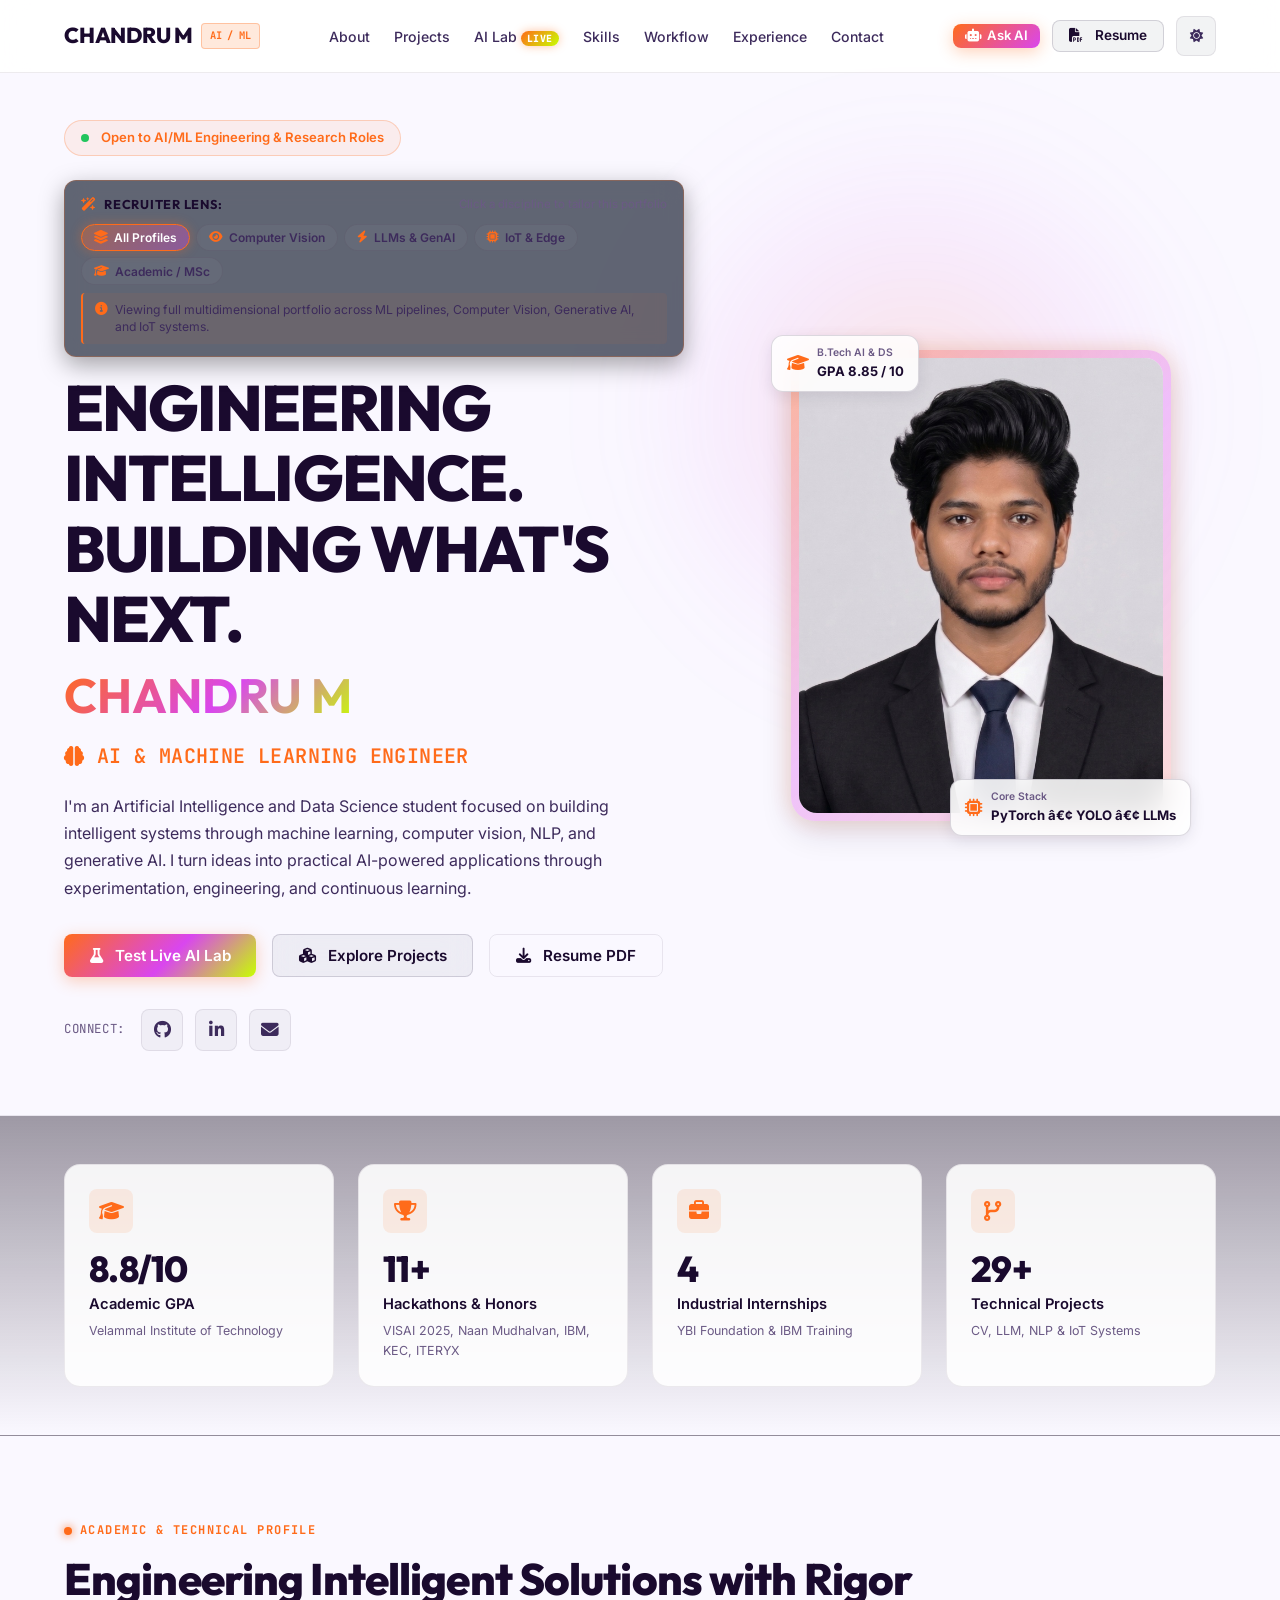
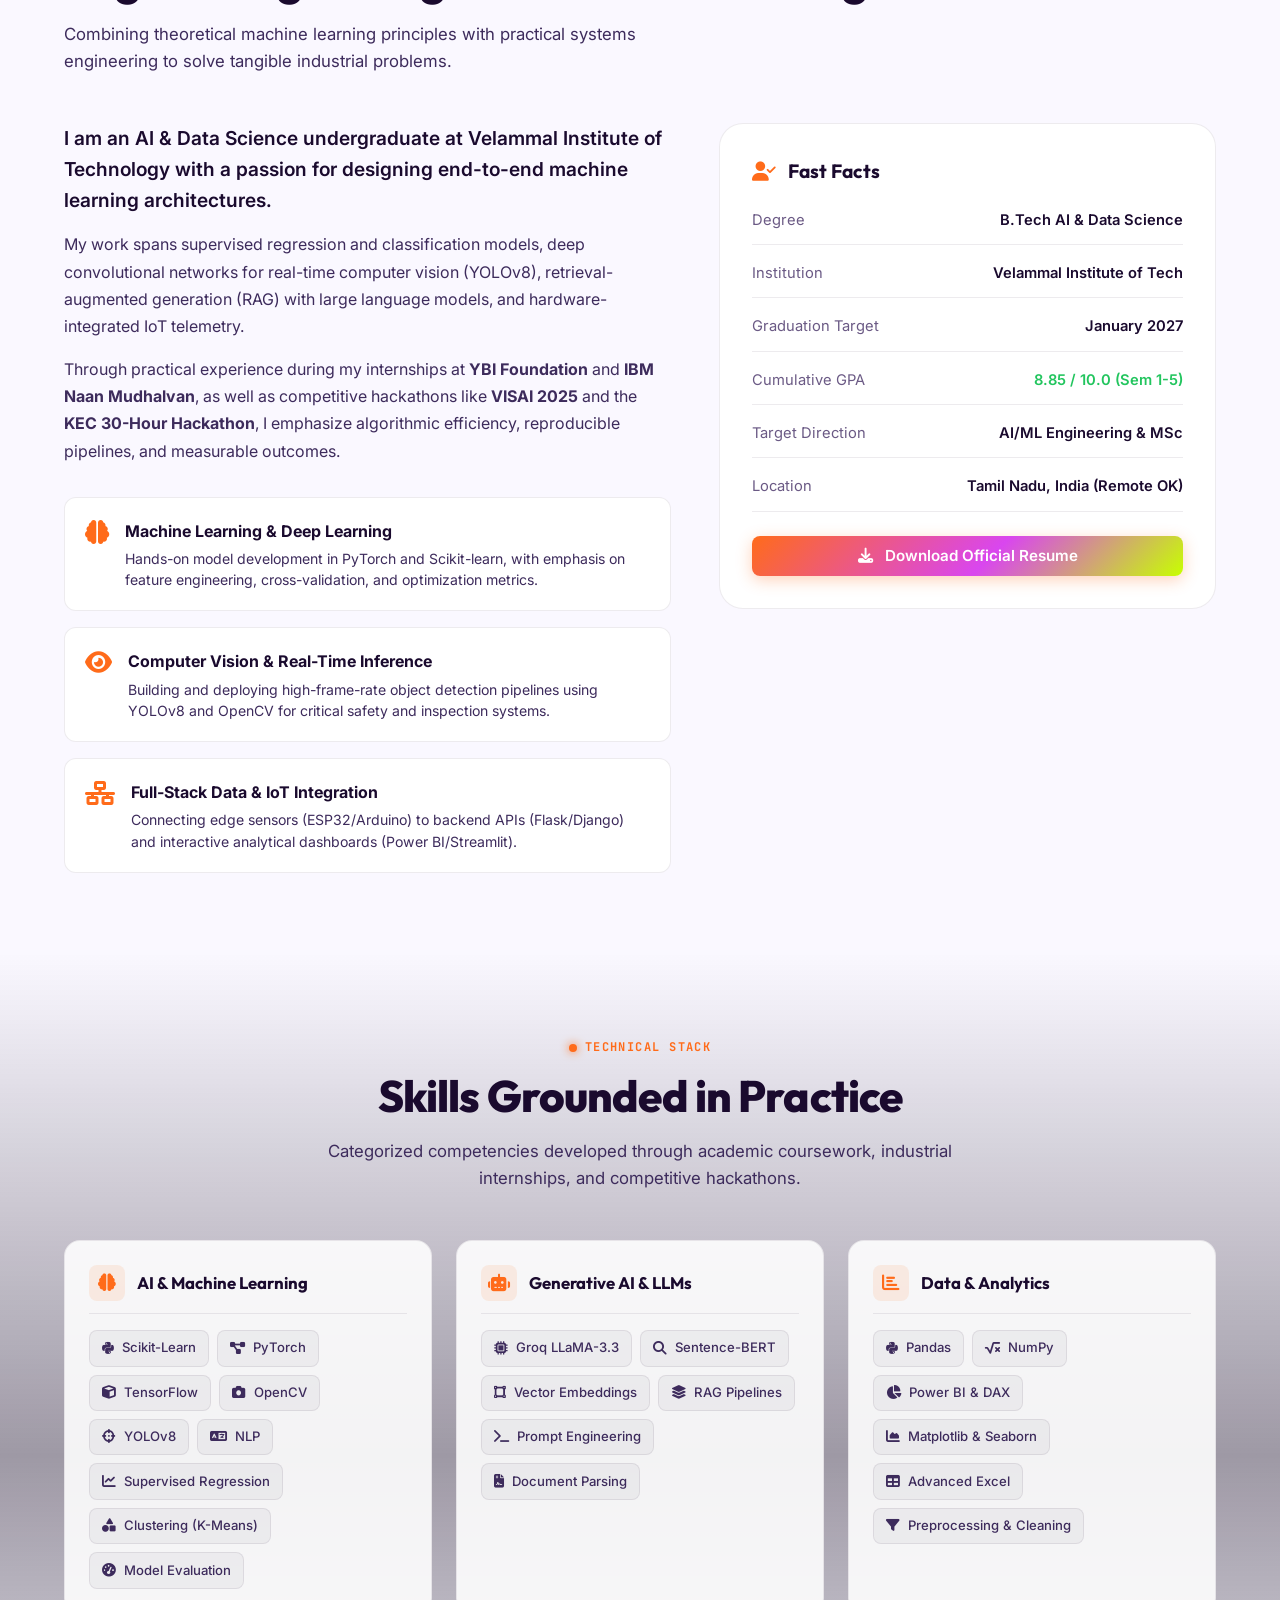
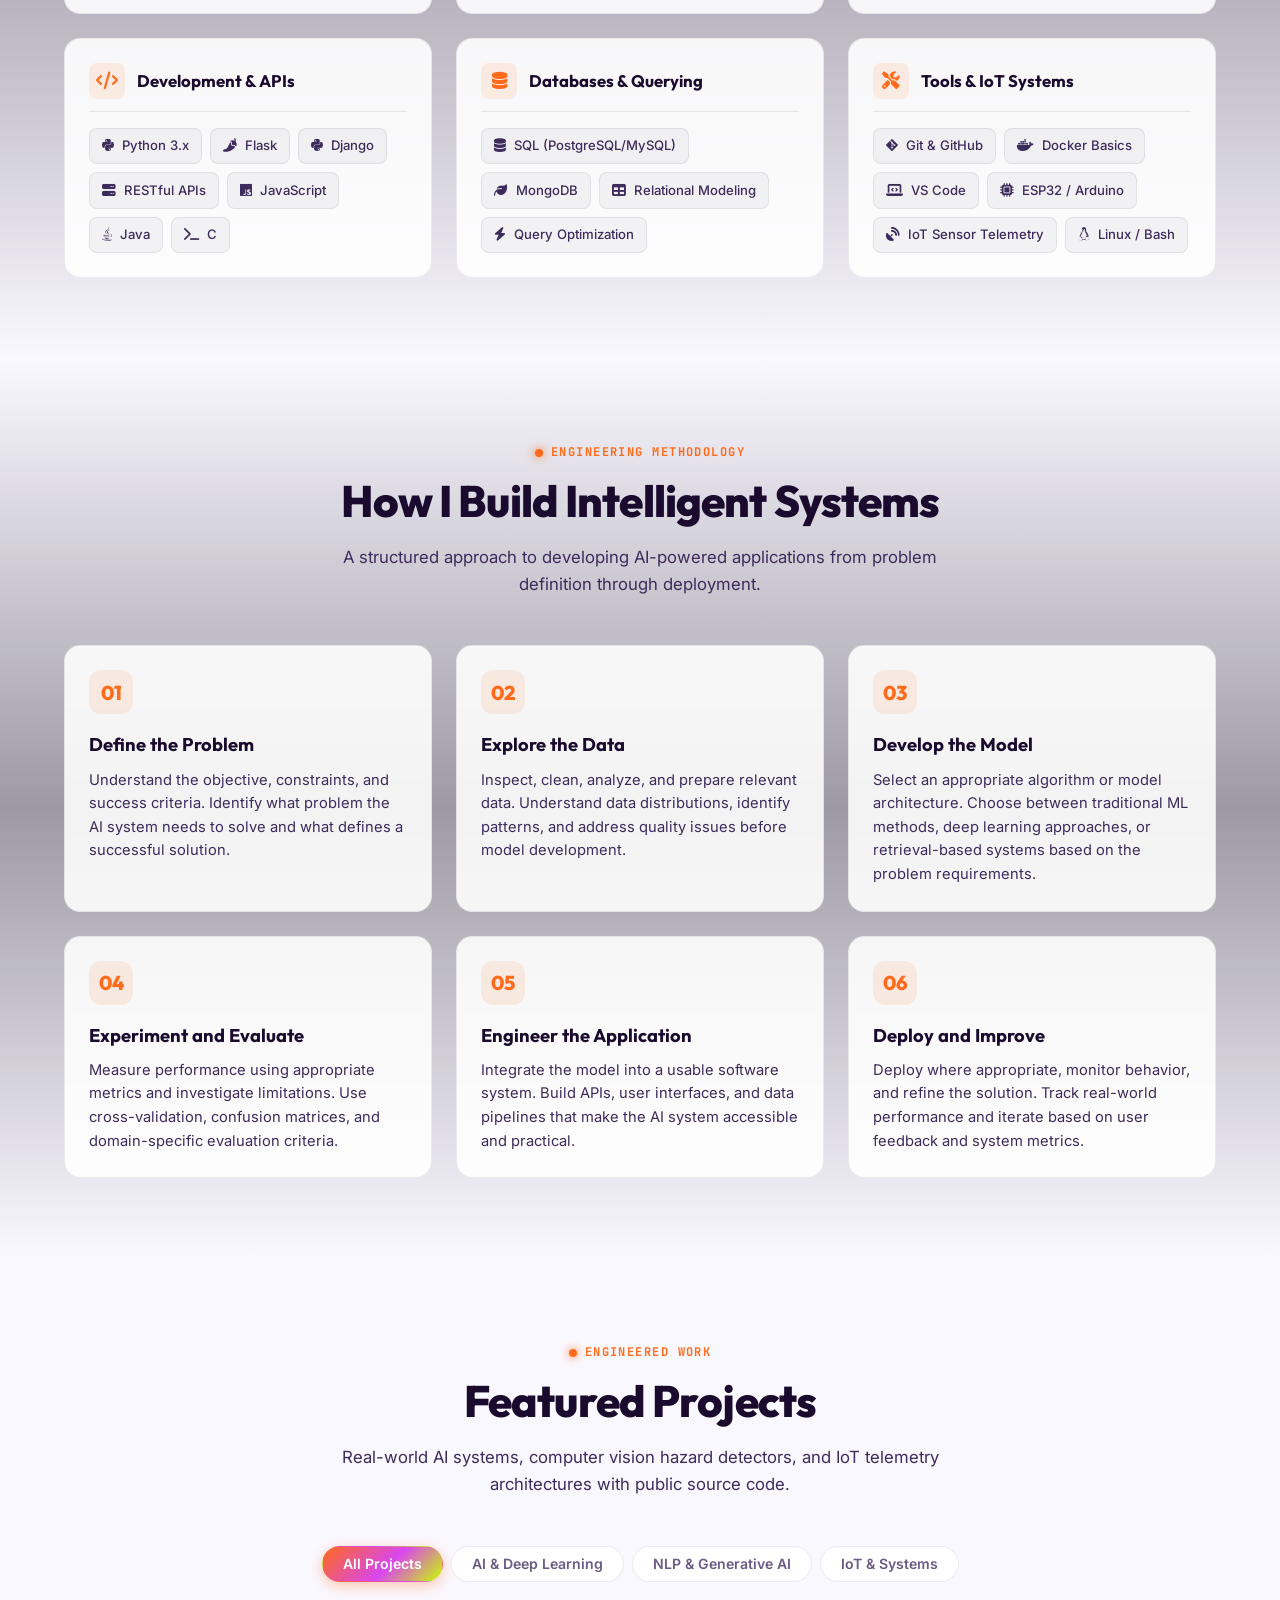
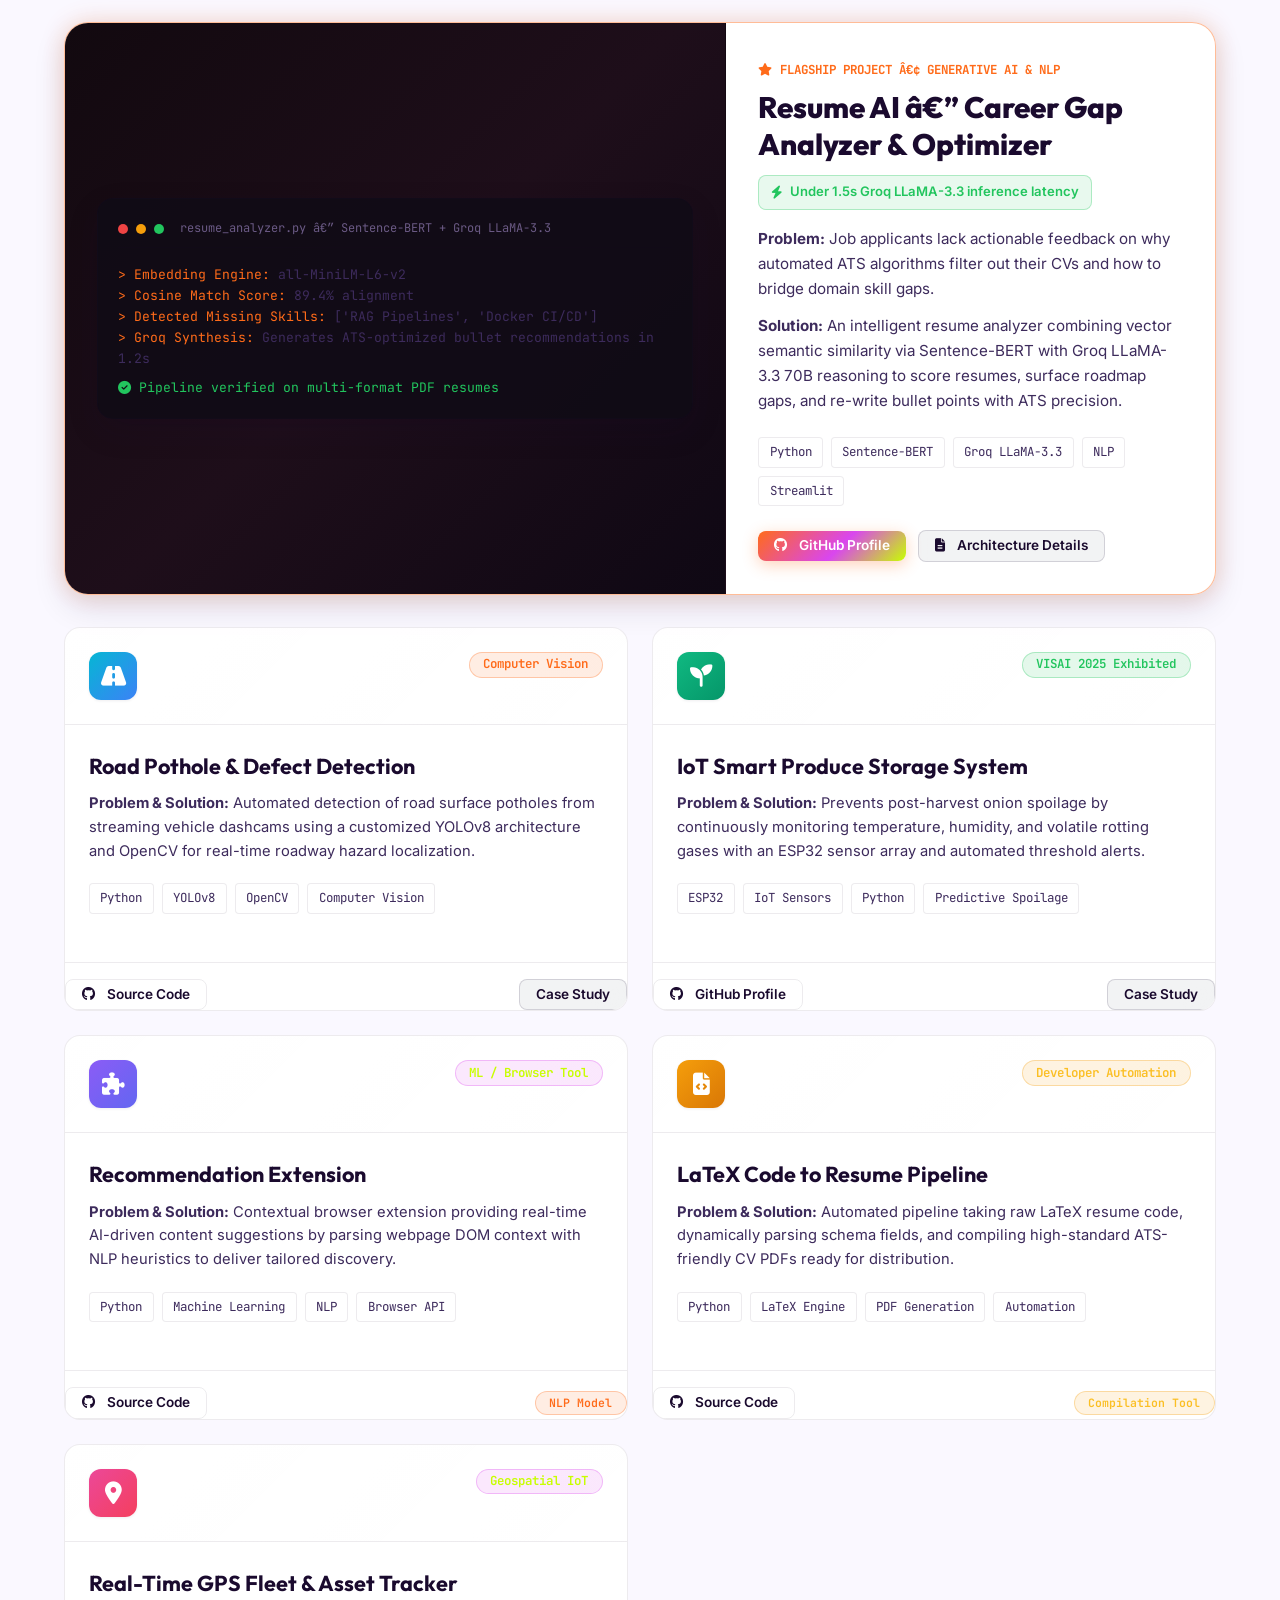
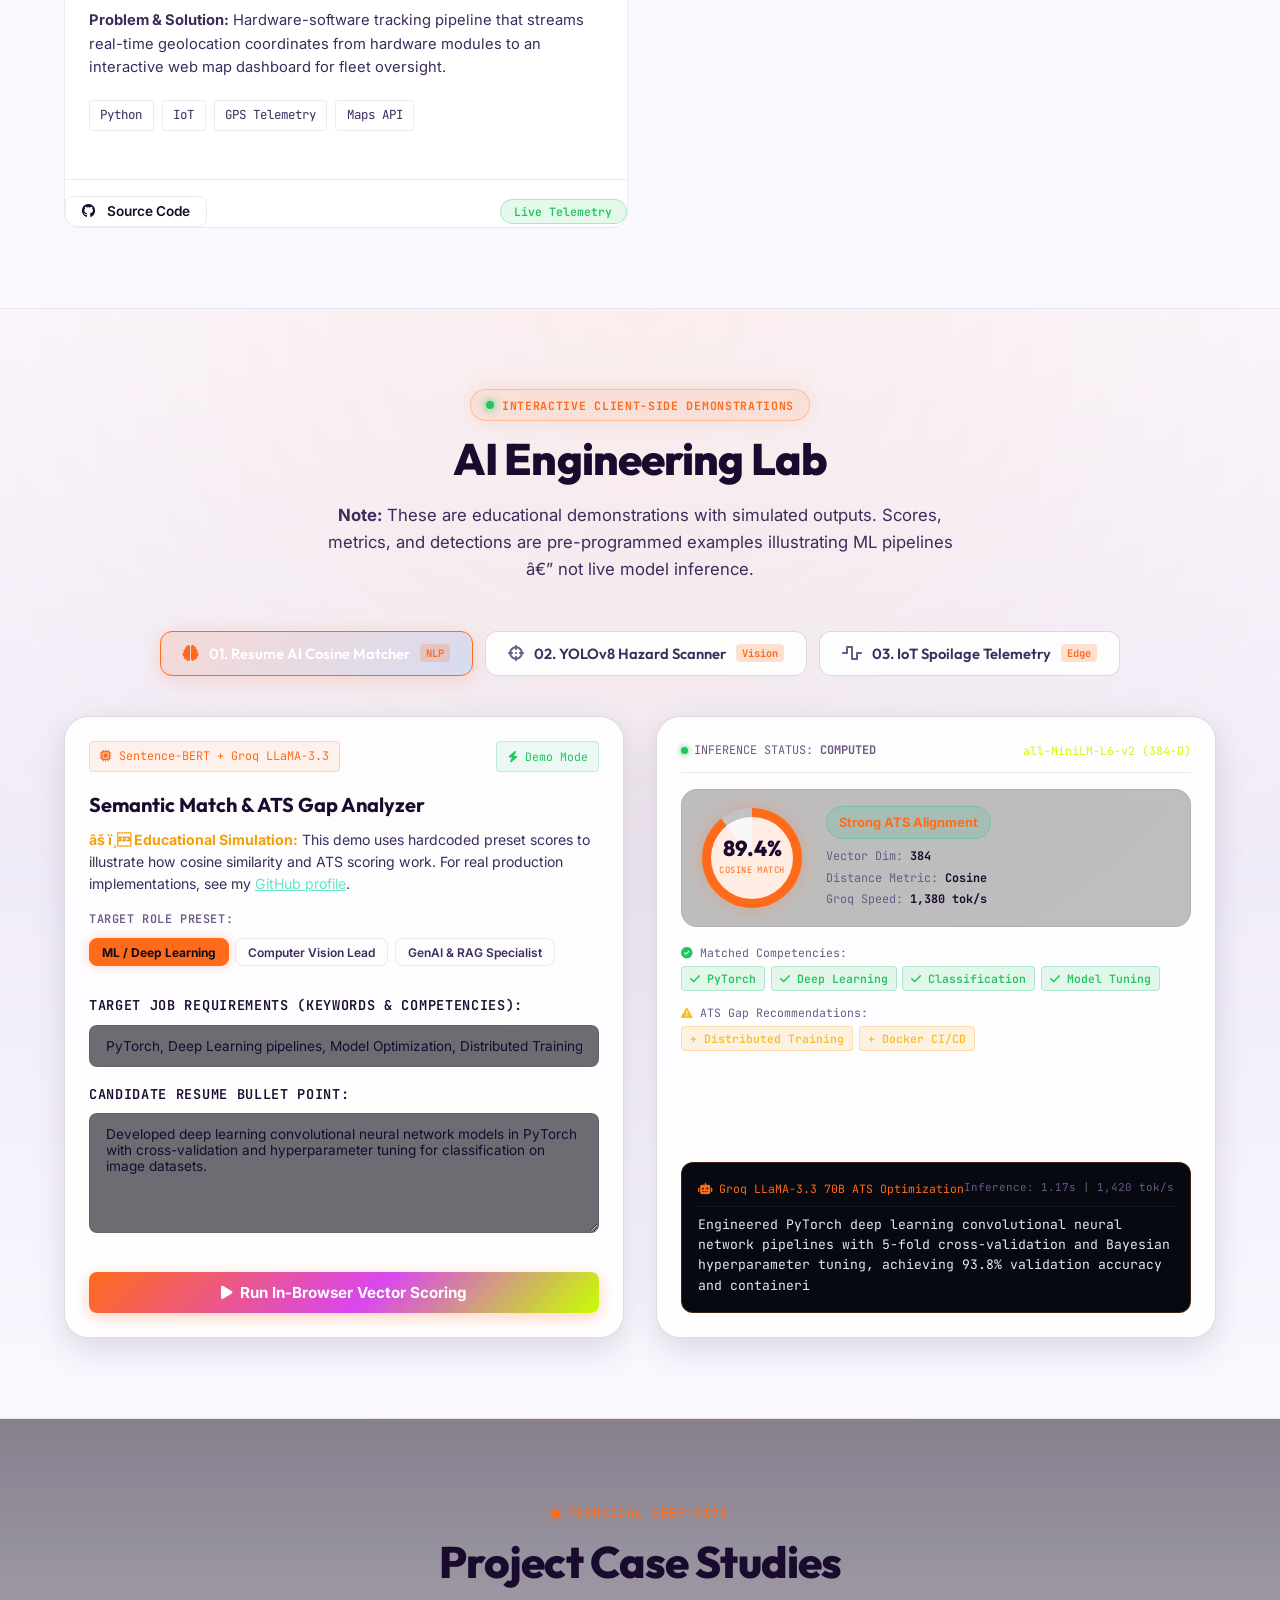
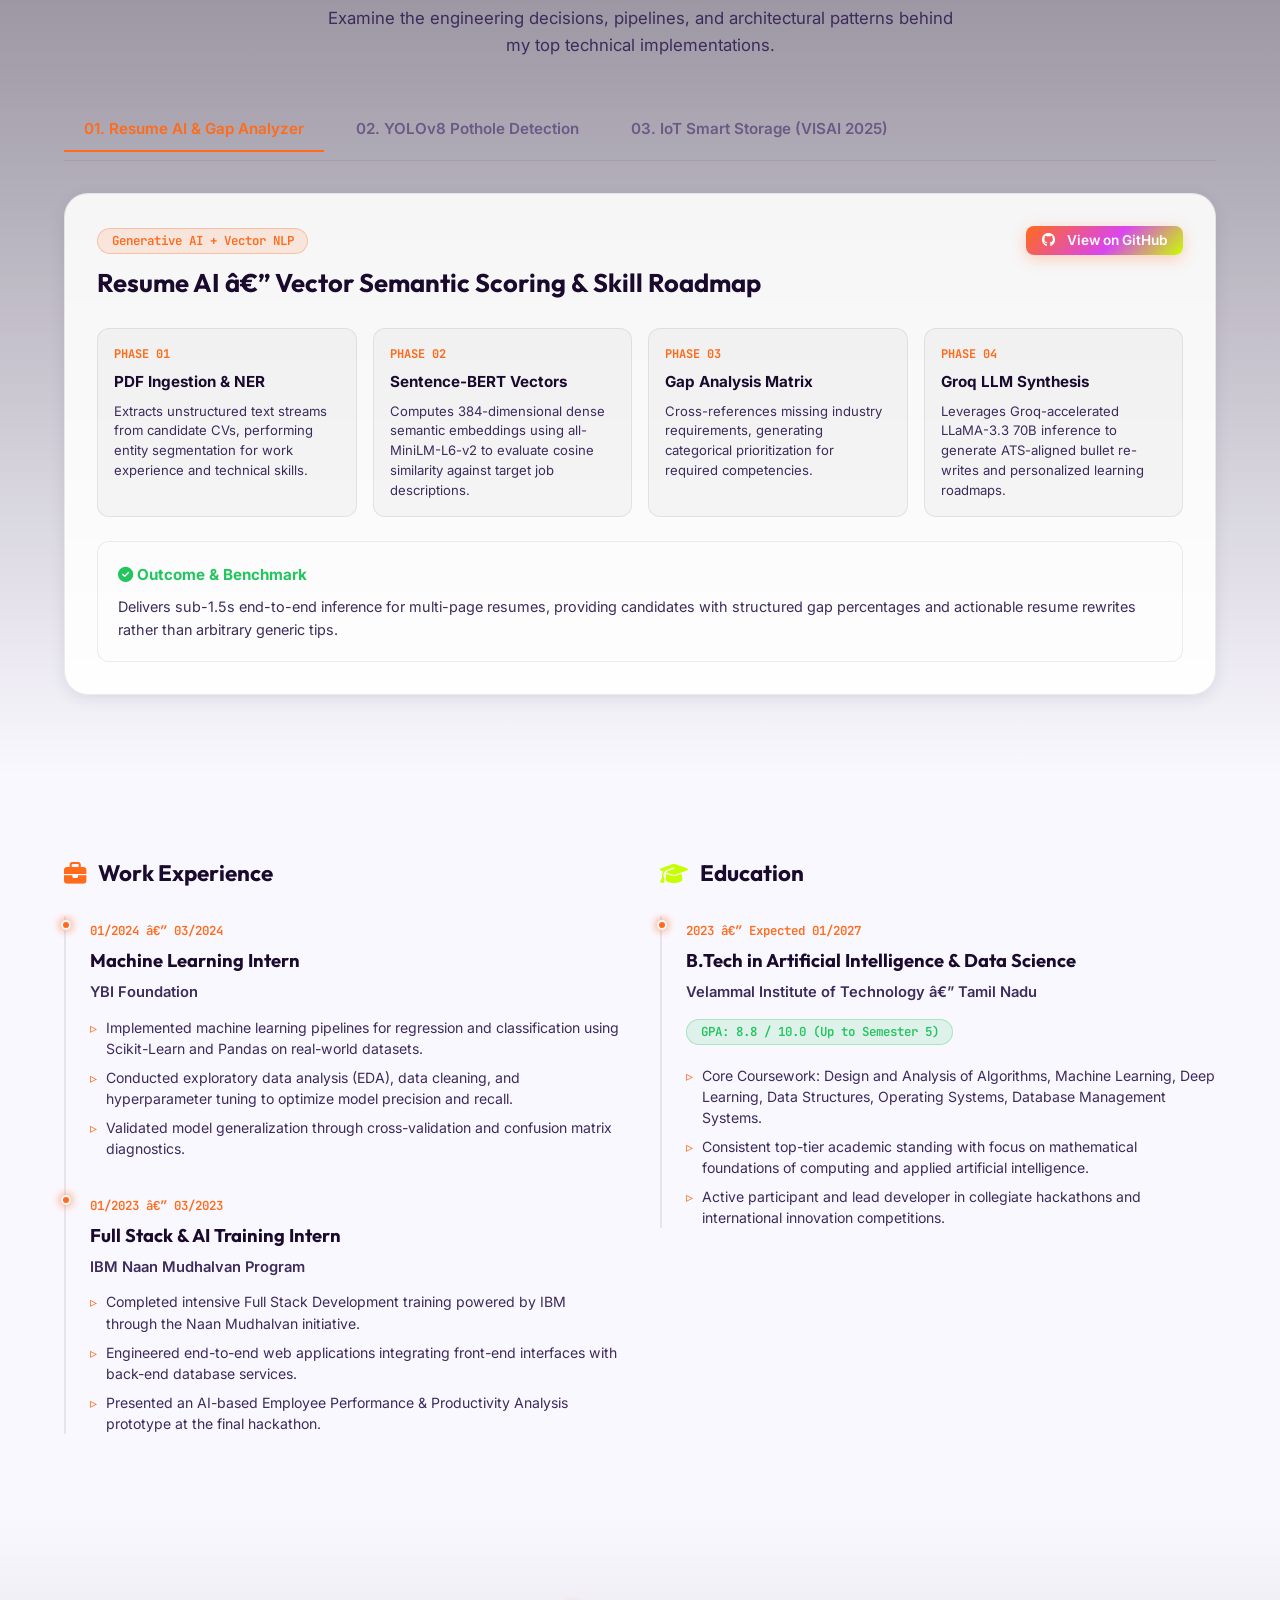
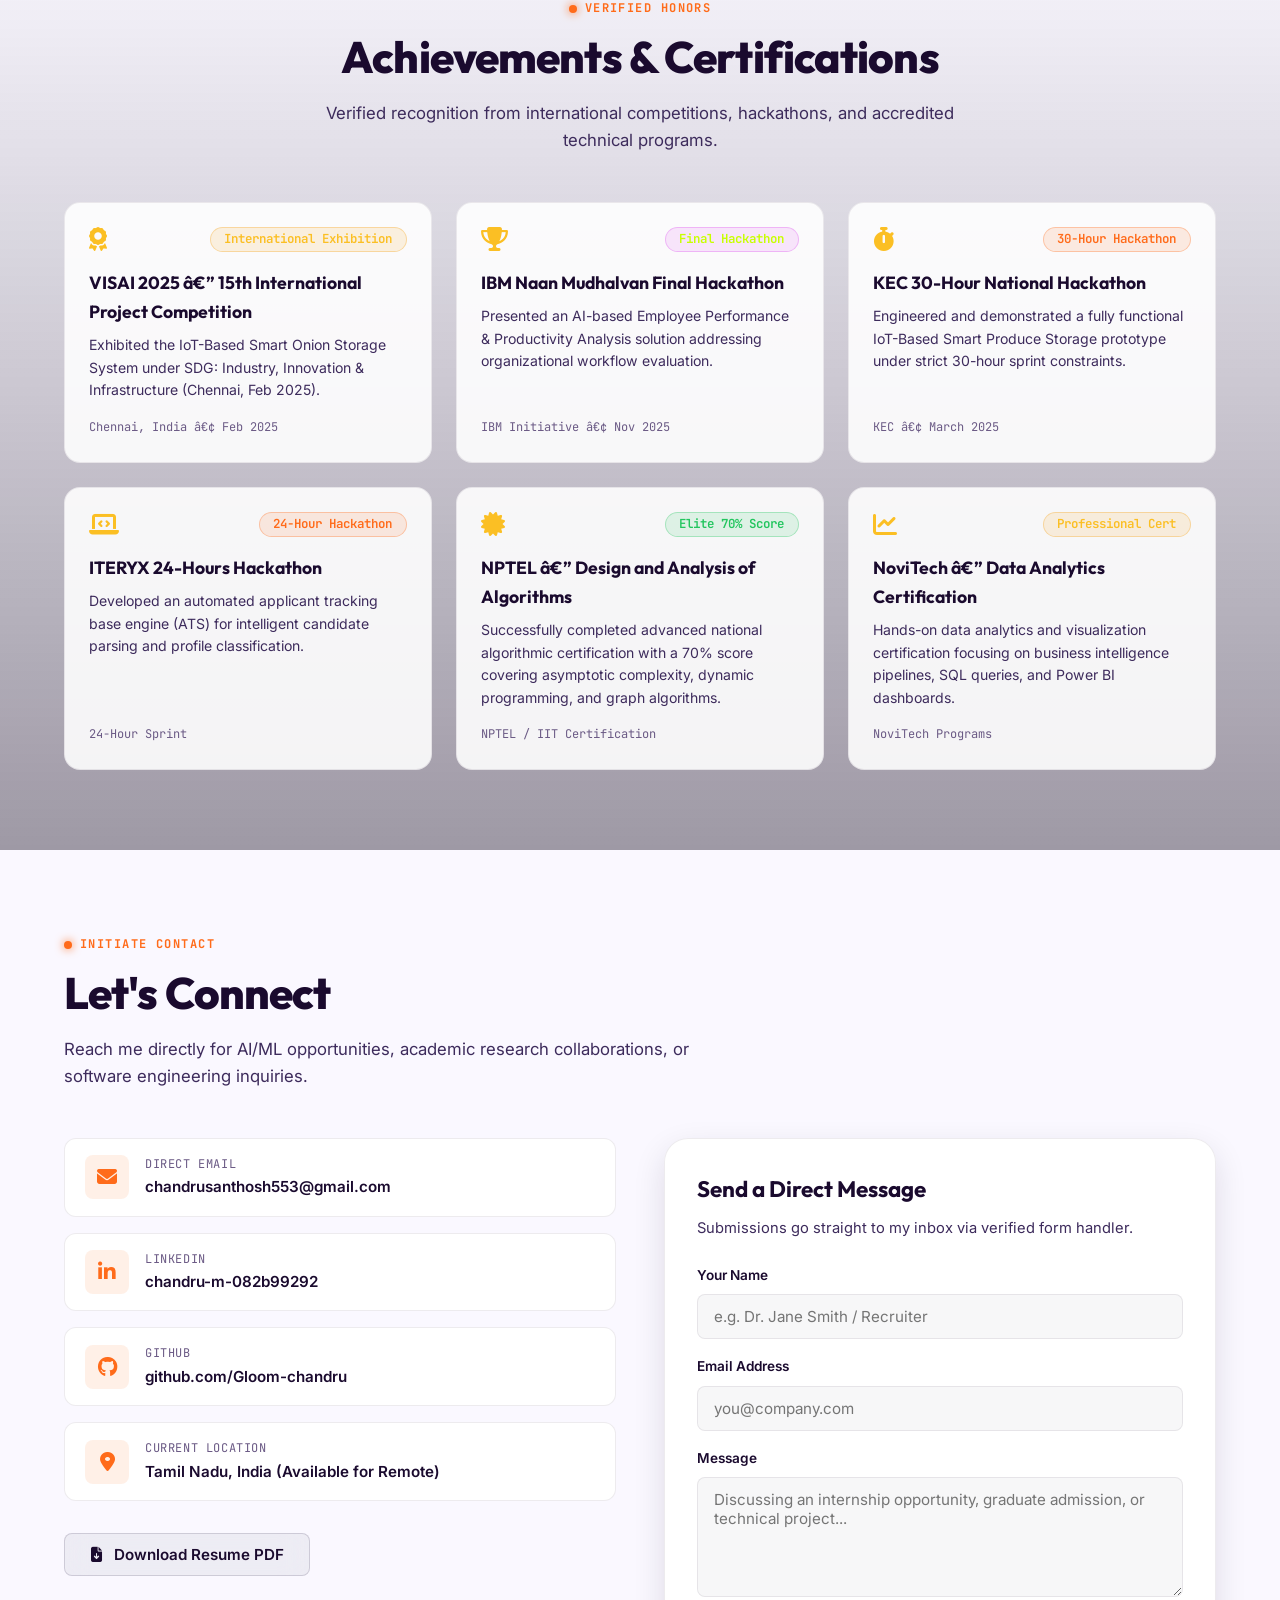
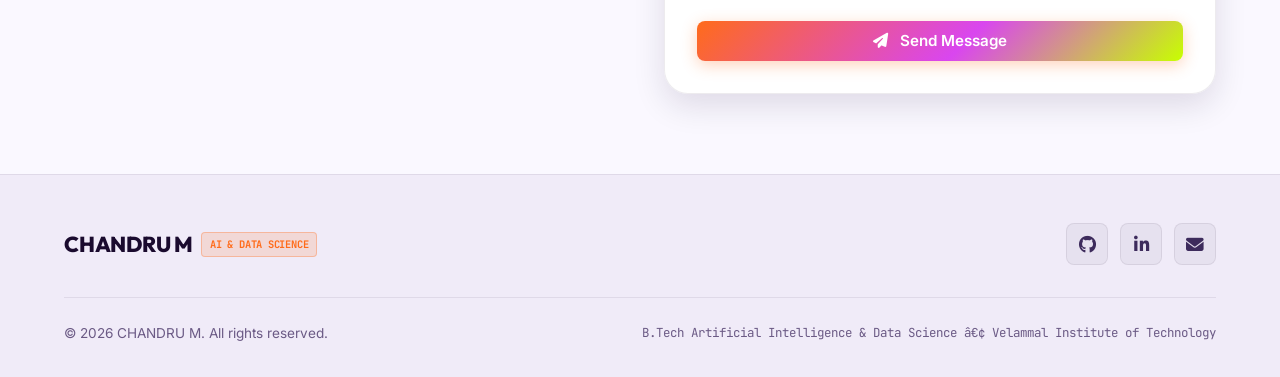
==== commit 5055fe2c: "feat: add Portfolio AI terminal modal and associated styles" ====
--- a/index.html
+++ b/index.html
@@ -1,4 +1,4 @@
-﻿<!DOCTYPE html>
+<!DOCTYPE html>
 <html lang="en">
 <head>
     <meta charset="UTF-8">
@@ -77,6 +77,10 @@
                 </ul>
 
                 <div class="nav-right">
+                    <button class="btn btn-primary btn-sm nav-ai-btn" id="cmdPaletteBtn" title="Ask Portfolio AI (Ctrl+K)" aria-label="Open Portfolio AI Assistant" aria-haspopup="dialog">
+                        <i class="fas fa-robot" aria-hidden="true"></i>
+                        <span>Ask AI</span>
+                    </button>
                     <a href="resume.pdf" class="btn btn-secondary btn-sm" download="CHANDRU_Resume.pdf" title="Download CV">
                         <i class="fas fa-file-pdf" aria-hidden="true"></i>
                         <span>Resume</span>
@@ -199,7 +203,7 @@
                             <i class="fas fa-graduation-cap floating-badge-icon" aria-hidden="true"></i>
                             <div>
                                 <div style="font-size: 0.65rem; color: var(--text-muted);">B.Tech AI & DS</div>
-                                <div style="font-size: 0.82rem; font-weight: 700; color: var(--text-primary);">GPA 8.8 / 10</div>
+                                <div style="font-size: 0.82rem; font-weight: 700; color: var(--text-primary);">GPA 8.85 / 10</div>
                             </div>
                         </div>
 
@@ -222,28 +226,28 @@
             <div class="stats-grid">
                 <div class="stat-card">
                     <div class="stat-icon"><i class="fas fa-graduation-cap" aria-hidden="true"></i></div>
-                    <div class="stat-number" data-target="8.8" data-suffix="/10">0</div>
+                    <div class="stat-number" data-target="8.85" data-suffix="/10">0</div>
                     <div class="stat-label">Academic GPA</div>
                     <div class="stat-sublabel">Velammal Institute of Technology</div>
                 </div>
 
                 <div class="stat-card">
                     <div class="stat-icon"><i class="fas fa-trophy" aria-hidden="true"></i></div>
-                    <div class="stat-number" data-target="4" data-suffix="+">0</div>
+                    <div class="stat-number" data-target="11" data-suffix="+">0</div>
                     <div class="stat-label">Hackathons & Honors</div>
-                    <div class="stat-sublabel">VISAI 2025, IBM, KEC, ITERYX</div>
+                    <div class="stat-sublabel">VISAI 2025, Naan Mudhalvan, IBM, KEC, ITERYX</div>
                 </div>
 
                 <div class="stat-card">
                     <div class="stat-icon"><i class="fas fa-briefcase" aria-hidden="true"></i></div>
-                    <div class="stat-number" data-target="2" data-suffix="">0</div>
+                    <div class="stat-number" data-target="4" data-suffix="">0</div>
                     <div class="stat-label">Industrial Internships</div>
-                    <div class="stat-sublabel">YBI Foundation & IBM Training</div>
+                    <div class="stat-sublabel">YBI Foundation & IBM Training </div>
                 </div>
 
                 <div class="stat-card">
                     <div class="stat-icon"><i class="fas fa-code-branch" aria-hidden="true"></i></div>
-                    <div class="stat-number" data-target="6" data-suffix="+">0</div>
+                    <div class="stat-number" data-target="29" data-suffix="+">0</div>
                     <div class="stat-label">Technical Projects</div>
                     <div class="stat-sublabel">CV, LLM, NLP & IoT Systems</div>
                 </div>
@@ -320,7 +324,7 @@
                         </li>
                         <li class="sidebar-meta-item">
                             <span class="meta-label">Cumulative GPA</span>
-                            <span class="meta-value" style="color: var(--accent-emerald);">8.8 / 10.0 (Sem 1-5)</span>
+                            <span class="meta-value" style="color: var(--accent-emerald);">8.85 / 10.0 (Sem 1-5)</span>
                         </li>
                         <li class="sidebar-meta-item">
                             <span class="meta-label">Target Direction</span>
@@ -1520,6 +1524,65 @@
         </div>
     </div>
 
+    <!-- Portfolio AI Terminal Modal (Ctrl+K) -->
+    <div class="ai-terminal-modal" id="aiTerminalModal" role="dialog" aria-modal="true" aria-hidden="true" aria-labelledby="aiTerminalTitle">
+        <div class="ai-terminal-dialog">
+            <!-- Header -->
+            <div class="ai-terminal-header">
+                <div class="ai-terminal-title-row">
+                    <span class="ai-terminal-icon"><i class="fas fa-robot" aria-hidden="true"></i></span>
+                    <span class="ai-terminal-title" id="aiTerminalTitle">Portfolio AI</span>
+                    <span class="ai-terminal-badge">CHANDRU M</span>
+                </div>
+                <div class="ai-terminal-controls">
+                    <button class="ai-terminal-ctrl-btn" id="btnSoundToggle" title="Toggle sound feedback" aria-label="Toggle sound">
+                        <i class="fas fa-volume-mute" id="soundIcon" aria-hidden="true"></i>
+                    </button>
+                    <button class="ai-terminal-ctrl-btn ai-terminal-close" id="btnTerminalCloseX" aria-label="Close Portfolio AI">
+                        <i class="fas fa-times" aria-hidden="true"></i>
+                    </button>
+                </div>
+            </div>
+
+            <!-- Quick Prompt Chips -->
+            <div class="ai-prompt-chips" role="group" aria-label="Quick topic buttons">
+                <button class="prompt-chip" data-query="Why hire Chandru?" aria-label="Ask why hire Chandru">⚡ Why Hire?</button>
+                <button class="prompt-chip" data-query="Tell me about the YOLOv8 project" aria-label="Ask about YOLO project">🚗 YOLOv8</button>
+                <button class="prompt-chip" data-query="Tell me about the resume AI project" aria-label="Ask about Resume AI">📄 Resume AI</button>
+                <button class="prompt-chip" data-query="Tell me about the IoT onion storage project" aria-label="Ask about IoT project">🌐 IoT Project</button>
+                <button class="prompt-chip" data-query="What is his GPA and education?" aria-label="Ask about GPA">🎓 Education</button>
+                <button class="prompt-chip" data-query="How can I contact Chandru?" aria-label="Ask about contact">📬 Contact</button>
+            </div>
+
+            <!-- Chat Messages -->
+            <div class="ai-messages-container" id="chatMessagesContainer" aria-live="polite" aria-atomic="false" role="log">
+                <!-- Welcome message -->
+                <div class="chat-bubble-baby">
+                    <h4>🤖 Portfolio AI — Ask Me Anything</h4>
+                    <p>I'm Chandru's Portfolio AI. He's an AI &amp; ML Engineer (GPA 8.8 / 10.0) who specializes in:</p>
+                    <ul>
+                        <li><strong>Real-time Computer Vision:</strong> YOLOv8 road hazard detection at 30+ FPS!</li>
+                        <li><strong>GenAI &amp; Embeddings:</strong> Sentence-BERT 384-D vector search &amp; Groq LLaMA-3.3!</li>
+                        <li><strong>Edge IoT &amp; Sensors:</strong> ESP32 smart storage honored at VISAI 2025!</li>
+                    </ul>
+                    <p>Try a topic button above, or ask: <em>'Why hire Chandru?'</em> or <em>'What is his GPA?'</em></p>
+                </div>
+            </div>
+
+            <!-- Input Form -->
+            <form class="ai-terminal-form" id="terminalInputForm" autocomplete="off">
+                <input type="text" class="ai-terminal-input" id="terminalInput"
+                    placeholder="Ask anything about Chandru M..."
+                    aria-label="Ask a question about Chandru M"
+                    maxlength="200" />
+                <button type="submit" class="ai-terminal-send" aria-label="Send message">
+                    <i class="fas fa-paper-plane" aria-hidden="true"></i>
+                </button>
+            </form>
+            <p class="ai-terminal-hint"><kbd>Ctrl</kbd>+<kbd>K</kbd> to open &nbsp;·&nbsp; <kbd>Esc</kbd> to close</p>
+        </div>
+    </div>
+
     <!-- Clean, Modular JavaScript -->
     <script src="script.js"></script>
 </body>
--- a/style.css
+++ b/style.css
@@ -3765,3 +3765,307 @@
         scroll-behavior: auto !important;
     }
 }
+
+/* ====================================================================
+   PORTFOLIO AI TERMINAL MODAL
+   ==================================================================== */
+
+/* Nav trigger button */
+.nav-ai-btn {
+    display: inline-flex;
+    align-items: center;
+    gap: 0.4rem;
+    font-size: 0.82rem;
+    padding: 0.35rem 0.75rem;
+    border-radius: var(--radius-sm);
+    background: linear-gradient(135deg, var(--accent-cyan), var(--accent-blue));
+    color: #fff;
+    font-weight: 600;
+    border: none;
+    cursor: pointer;
+    transition: opacity 0.2s, transform 0.15s;
+    white-space: nowrap;
+}
+.nav-ai-btn:hover { opacity: 0.88; transform: translateY(-1px); }
+
+/* Modal overlay */
+.ai-terminal-modal {
+    position: fixed;
+    inset: 0;
+    background: rgba(0,0,0,0.72);
+    backdrop-filter: blur(6px);
+    -webkit-backdrop-filter: blur(6px);
+    z-index: 9000;
+    display: flex;
+    align-items: center;
+    justify-content: center;
+    padding: 1rem;
+    opacity: 0;
+    visibility: hidden;
+    transition: opacity 0.22s ease, visibility 0.22s ease;
+}
+.ai-terminal-modal.open {
+    opacity: 1;
+    visibility: visible;
+}
+
+/* Dialog box */
+.ai-terminal-dialog {
+    background: var(--bg-secondary);
+    border: 1px solid var(--border-subtle);
+    border-radius: var(--radius-xl);
+    width: 100%;
+    max-width: 580px;
+    max-height: 82vh;
+    display: flex;
+    flex-direction: column;
+    overflow: hidden;
+    box-shadow: 0 24px 64px rgba(0,0,0,0.6), 0 0 0 1px rgba(255,107,26,0.15);
+    animation: terminalSlideIn 0.22s ease;
+}
+@keyframes terminalSlideIn {
+    from { transform: translateY(-18px) scale(0.97); opacity: 0; }
+    to   { transform: translateY(0) scale(1); opacity: 1; }
+}
+
+/* Header */
+.ai-terminal-header {
+    display: flex;
+    align-items: center;
+    justify-content: space-between;
+    padding: 1rem 1.25rem 0.75rem;
+    border-bottom: 1px solid var(--border-subtle);
+    background: var(--bg-tertiary);
+    flex-shrink: 0;
+}
+.ai-terminal-title-row {
+    display: flex;
+    align-items: center;
+    gap: 0.5rem;
+}
+.ai-terminal-icon {
+    width: 28px;
+    height: 28px;
+    border-radius: 50%;
+    background: linear-gradient(135deg, var(--accent-cyan), var(--accent-blue));
+    display: flex;
+    align-items: center;
+    justify-content: center;
+    font-size: 0.75rem;
+    color: #fff;
+    flex-shrink: 0;
+}
+.ai-terminal-title {
+    font-family: var(--font-heading);
+    font-size: 0.95rem;
+    font-weight: 700;
+    color: var(--text-primary);
+}
+.ai-terminal-badge {
+    font-family: var(--font-mono);
+    font-size: 0.68rem;
+    color: var(--accent-cyan);
+    background: rgba(255,107,26,0.12);
+    border: 1px solid rgba(255,107,26,0.25);
+    padding: 0.1rem 0.4rem;
+    border-radius: var(--radius-sm);
+    letter-spacing: 0.05em;
+}
+.ai-terminal-controls {
+    display: flex;
+    gap: 0.25rem;
+}
+.ai-terminal-ctrl-btn {
+    width: 30px;
+    height: 30px;
+    border: none;
+    background: transparent;
+    color: var(--text-muted);
+    border-radius: var(--radius-sm);
+    cursor: pointer;
+    display: flex;
+    align-items: center;
+    justify-content: center;
+    font-size: 0.85rem;
+    transition: background 0.15s, color 0.15s;
+}
+.ai-terminal-ctrl-btn:hover { background: var(--bg-elevated); color: var(--text-primary); }
+.ai-terminal-close:hover { color: #ef4444; }
+
+/* Prompt chips */
+.ai-prompt-chips {
+    display: flex;
+    flex-wrap: wrap;
+    gap: 0.4rem;
+    padding: 0.75rem 1.25rem;
+    border-bottom: 1px solid var(--border-subtle);
+    flex-shrink: 0;
+}
+.prompt-chip {
+    font-size: 0.75rem;
+    padding: 0.28rem 0.65rem;
+    border-radius: 9999px;
+    border: 1px solid var(--border-subtle);
+    background: var(--bg-tertiary);
+    color: var(--text-secondary);
+    cursor: pointer;
+    transition: background 0.15s, border-color 0.15s, color 0.15s;
+    white-space: nowrap;
+    font-family: var(--font-body);
+}
+.prompt-chip:hover {
+    background: rgba(255,107,26,0.1);
+    border-color: var(--accent-cyan);
+    color: var(--accent-cyan);
+}
+
+/* Messages area */
+.ai-messages-container {
+    flex: 1;
+    overflow-y: auto;
+    padding: 1rem 1.25rem;
+    display: flex;
+    flex-direction: column;
+    gap: 0.85rem;
+    min-height: 180px;
+    scrollbar-width: thin;
+    scrollbar-color: var(--border-subtle) transparent;
+}
+.ai-messages-container::-webkit-scrollbar { width: 4px; }
+.ai-messages-container::-webkit-scrollbar-thumb { background: var(--border-subtle); border-radius: 9999px; }
+
+/* Chat bubbles */
+.chat-bubble-baby {
+    background: var(--bg-tertiary);
+    border: 1px solid var(--border-subtle);
+    border-left: 3px solid var(--accent-cyan);
+    border-radius: 0 var(--radius-md) var(--radius-md) var(--radius-md);
+    padding: 0.85rem 1rem;
+    font-size: 0.85rem;
+    color: var(--text-secondary);
+    line-height: 1.65;
+    animation: chatBubbleIn 0.2s ease;
+}
+.chat-bubble-baby h4 {
+    font-size: 0.9rem;
+    font-weight: 700;
+    color: var(--text-primary);
+    margin-bottom: 0.5rem;
+    font-family: var(--font-heading);
+}
+.chat-bubble-baby ul {
+    padding-left: 1rem;
+    margin: 0.4rem 0;
+    display: flex;
+    flex-direction: column;
+    gap: 0.25rem;
+}
+.chat-bubble-baby a { color: var(--accent-cyan); text-decoration: underline; }
+.chat-bubble-user {
+    background: linear-gradient(135deg, rgba(255,107,26,0.15), rgba(217,70,239,0.12));
+    border: 1px solid rgba(255,107,26,0.25);
+    border-radius: var(--radius-md) 0 var(--radius-md) var(--radius-md);
+    padding: 0.6rem 0.85rem;
+    font-size: 0.85rem;
+    color: var(--text-primary);
+    align-self: flex-end;
+    max-width: 80%;
+    animation: chatBubbleIn 0.2s ease;
+}
+@keyframes chatBubbleIn {
+    from { opacity: 0; transform: translateY(6px); }
+    to   { opacity: 1; transform: translateY(0); }
+}
+
+/* Chat action buttons */
+.chat-actions-row {
+    display: flex;
+    flex-wrap: wrap;
+    gap: 0.4rem;
+    margin-top: 0.65rem;
+}
+.chat-action-btn {
+    font-size: 0.75rem;
+    padding: 0.3rem 0.7rem;
+    border-radius: var(--radius-sm);
+    border: 1px solid var(--accent-cyan);
+    background: rgba(255,107,26,0.08);
+    color: var(--accent-cyan);
+    cursor: pointer;
+    text-decoration: none;
+    display: inline-flex;
+    align-items: center;
+    gap: 0.3rem;
+    transition: background 0.15s, transform 0.1s;
+    font-family: var(--font-body);
+    font-weight: 500;
+}
+.chat-action-btn:hover { background: rgba(255,107,26,0.18); transform: translateY(-1px); }
+
+/* Input form */
+.ai-terminal-form {
+    display: flex;
+    gap: 0.5rem;
+    padding: 0.85rem 1.25rem;
+    border-top: 1px solid var(--border-subtle);
+    background: var(--bg-tertiary);
+    flex-shrink: 0;
+}
+.ai-terminal-input {
+    flex: 1;
+    background: var(--bg-primary);
+    border: 1px solid var(--border-subtle);
+    border-radius: var(--radius-sm);
+    padding: 0.55rem 0.85rem;
+    font-size: 0.88rem;
+    color: var(--text-primary);
+    font-family: var(--font-mono);
+    outline: none;
+    transition: border-color 0.2s;
+}
+.ai-terminal-input:focus { border-color: var(--accent-cyan); }
+.ai-terminal-input::placeholder { color: var(--text-muted); }
+.ai-terminal-send {
+    width: 38px;
+    height: 38px;
+    border-radius: var(--radius-sm);
+    border: none;
+    background: var(--accent-cyan);
+    color: #000;
+    font-size: 0.85rem;
+    cursor: pointer;
+    display: flex;
+    align-items: center;
+    justify-content: center;
+    transition: opacity 0.15s, transform 0.1s;
+    flex-shrink: 0;
+}
+.ai-terminal-send:hover { opacity: 0.85; transform: translateY(-1px); }
+
+/* Hint bar */
+.ai-terminal-hint {
+    text-align: center;
+    font-size: 0.7rem;
+    color: var(--text-muted);
+    padding: 0 1.25rem 0.65rem;
+    background: var(--bg-tertiary);
+    flex-shrink: 0;
+}
+.ai-terminal-hint kbd {
+    font-size: 0.68rem;
+    padding: 0.1rem 0.3rem;
+    border: 1px solid var(--border-subtle);
+    border-radius: 3px;
+    background: var(--bg-elevated);
+    color: var(--text-secondary);
+    font-family: var(--font-mono);
+}
+
+/* Mobile responsive */
+@media (max-width: 480px) {
+    .ai-terminal-dialog { max-height: 90vh; border-radius: var(--radius-lg); }
+    .nav-ai-btn span { display: none; }
+    .nav-ai-btn { padding: 0.35rem 0.6rem; }
+    .ai-prompt-chips { gap: 0.3rem; }
+    .prompt-chip { font-size: 0.7rem; padding: 0.22rem 0.5rem; }
+}
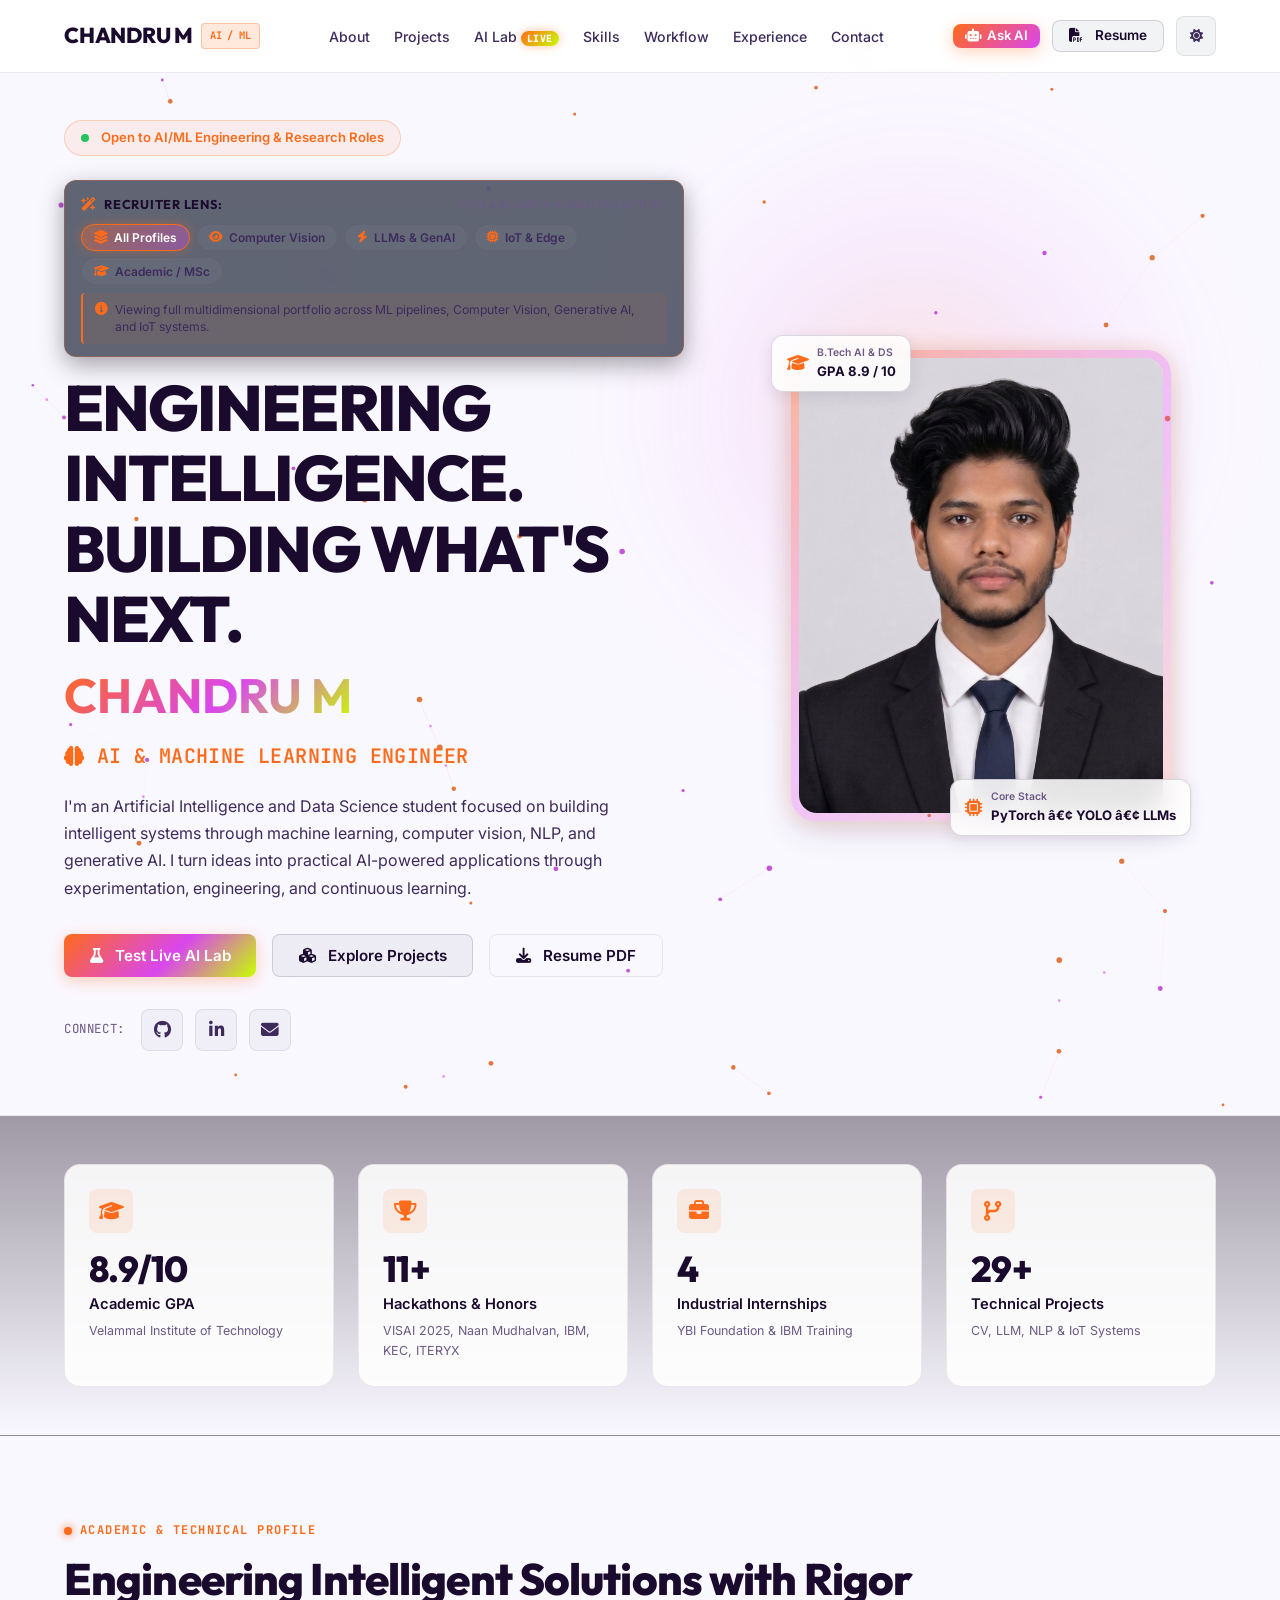
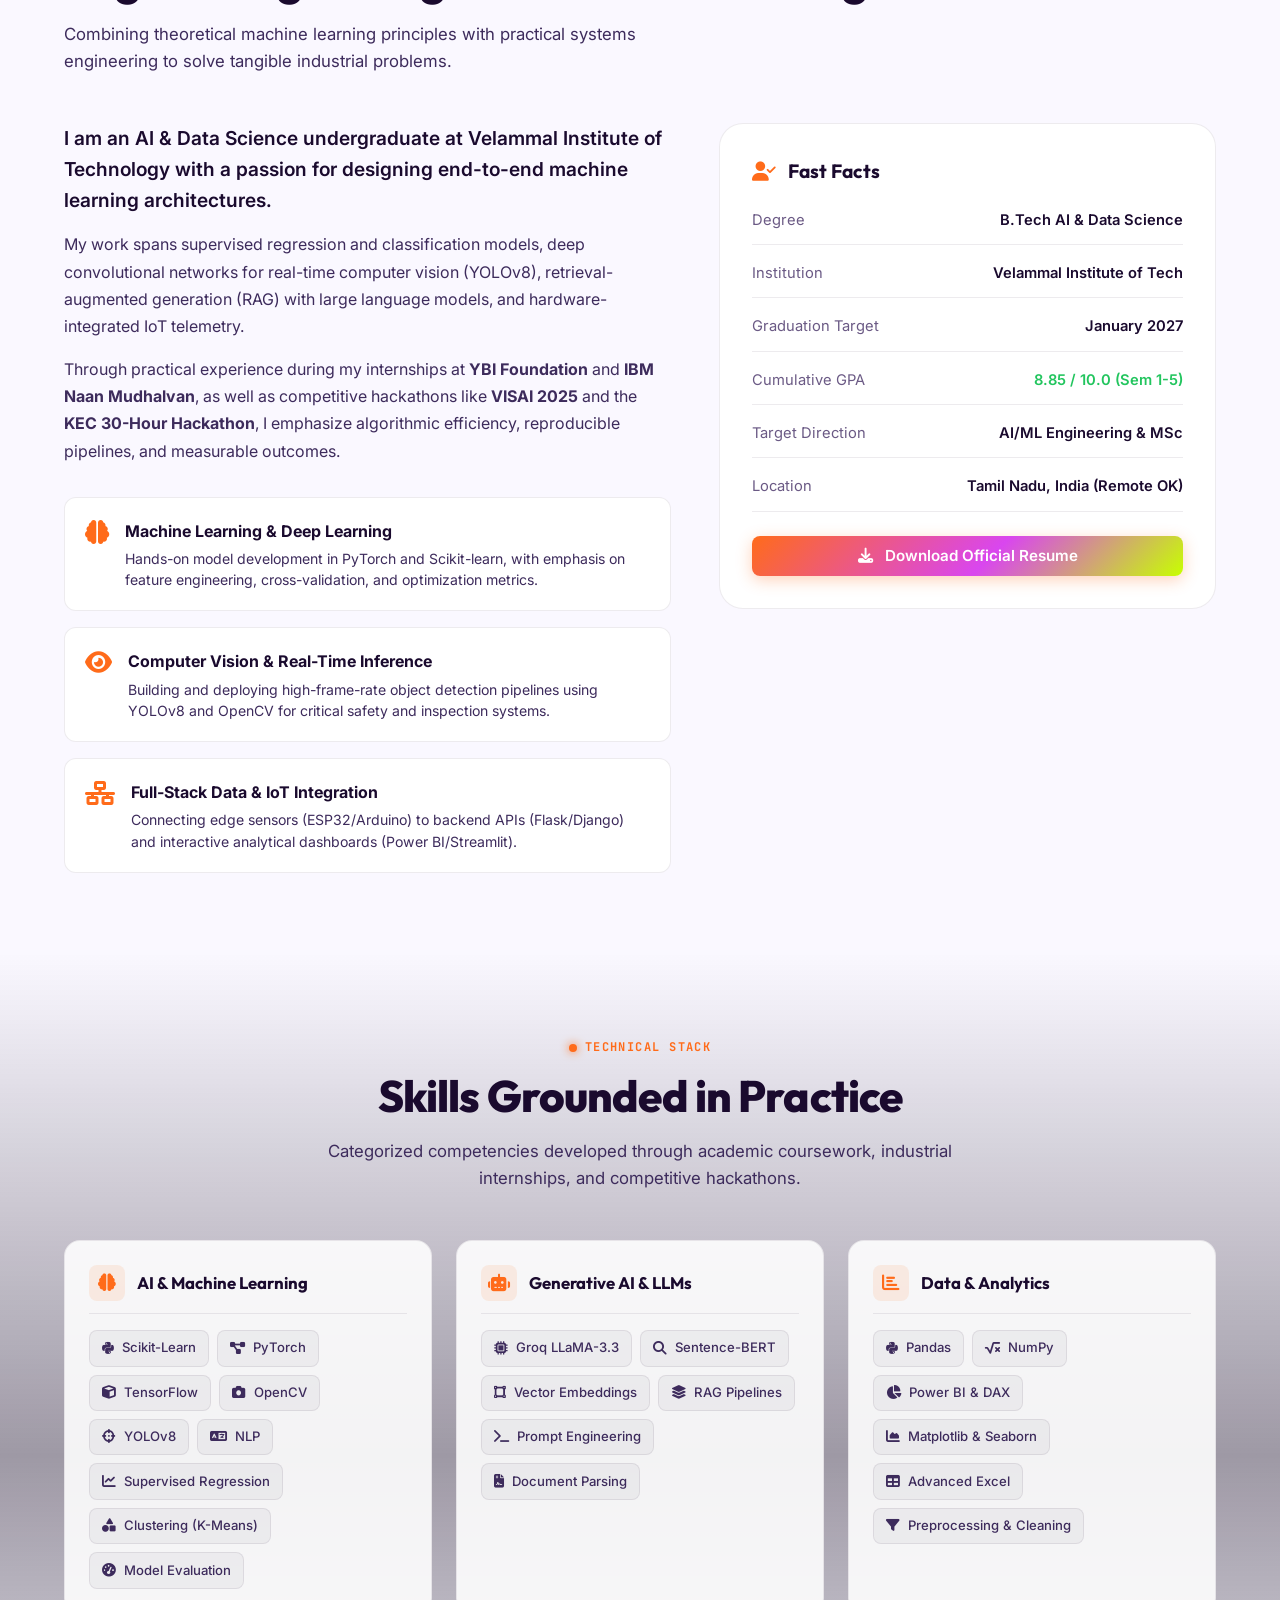
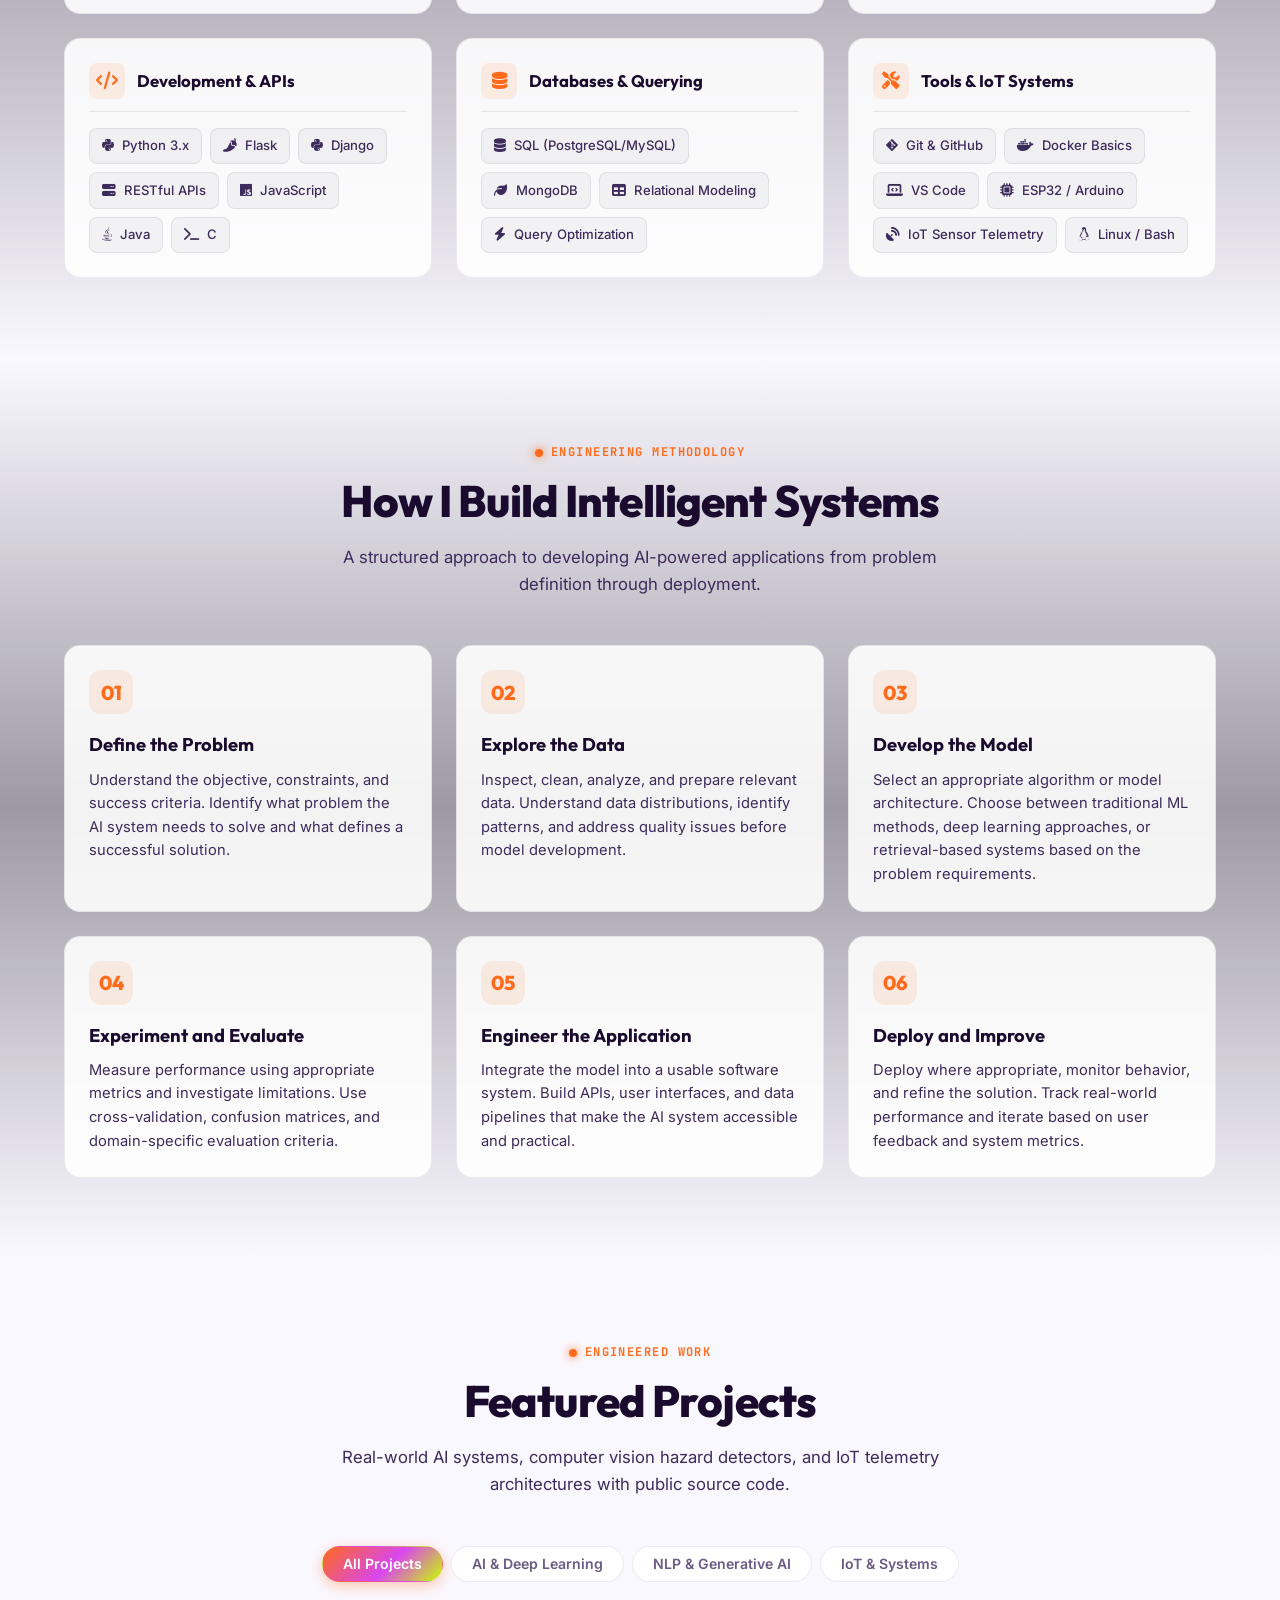
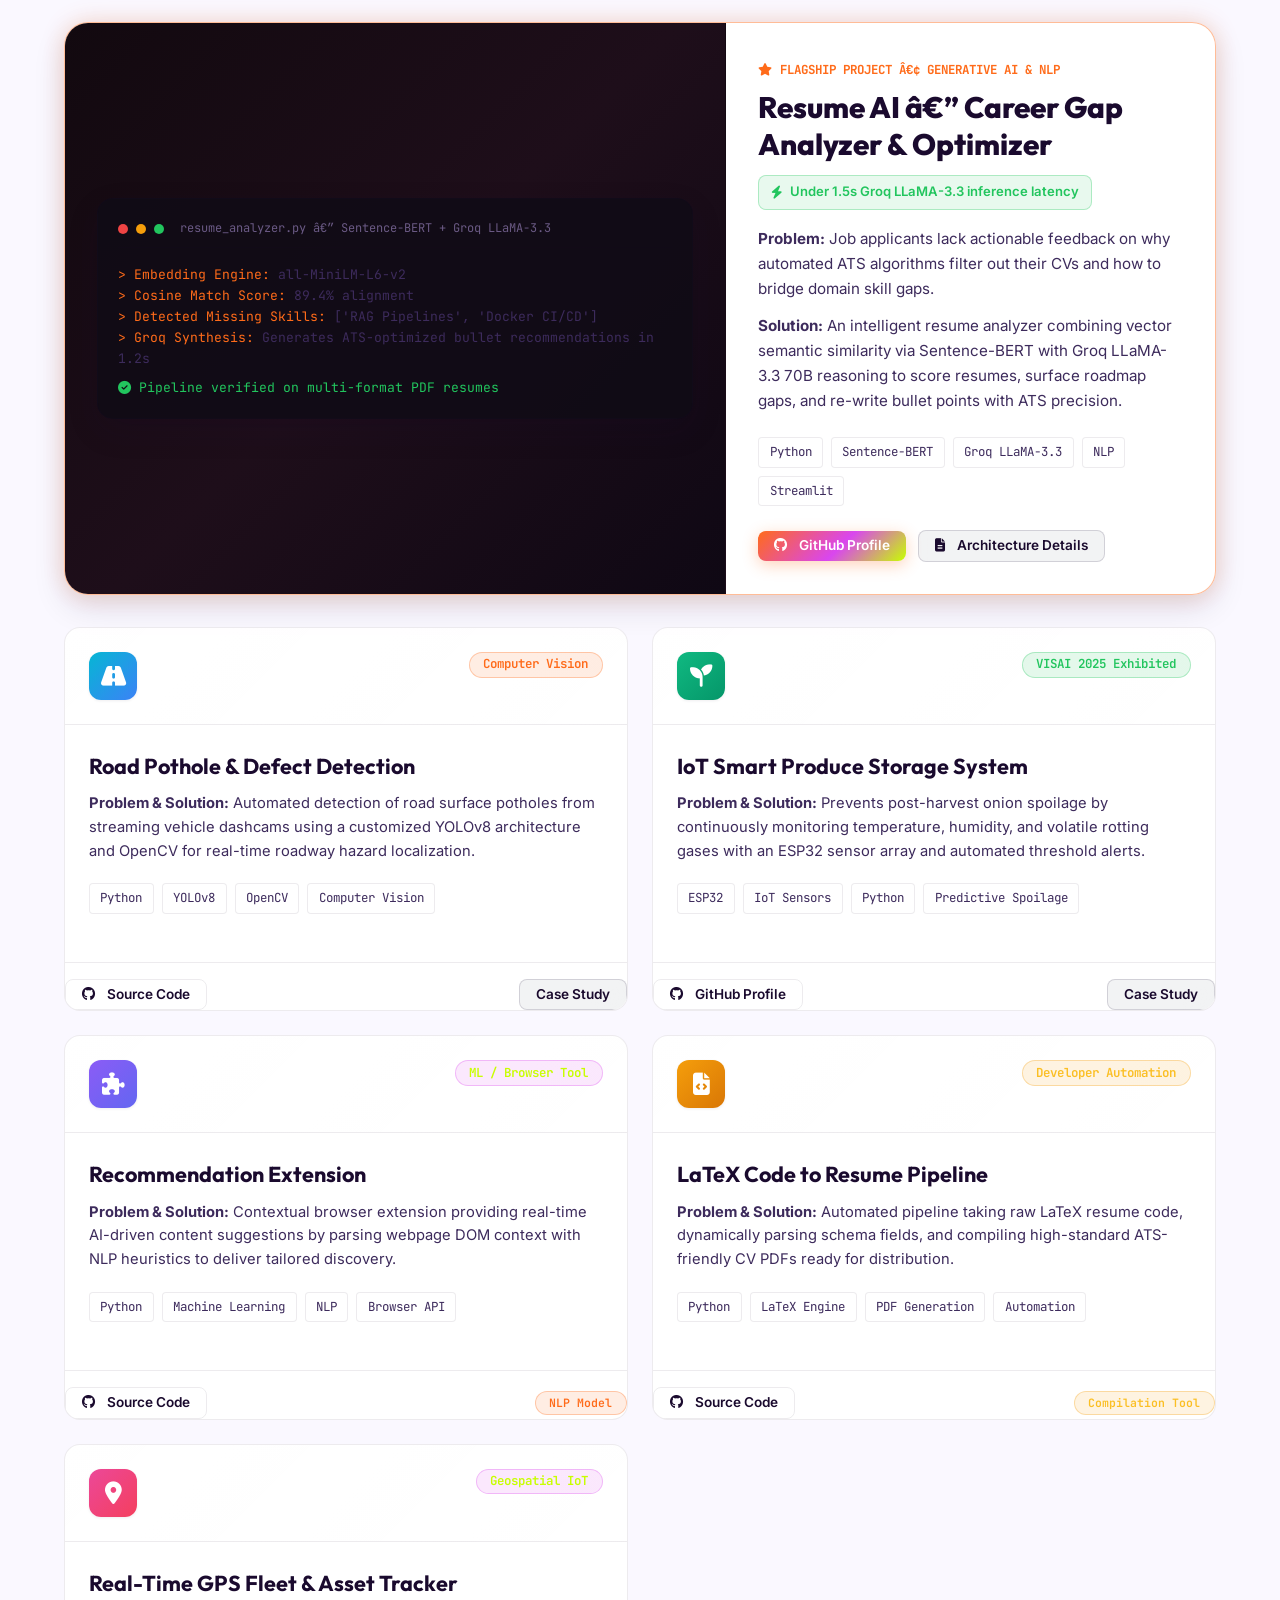
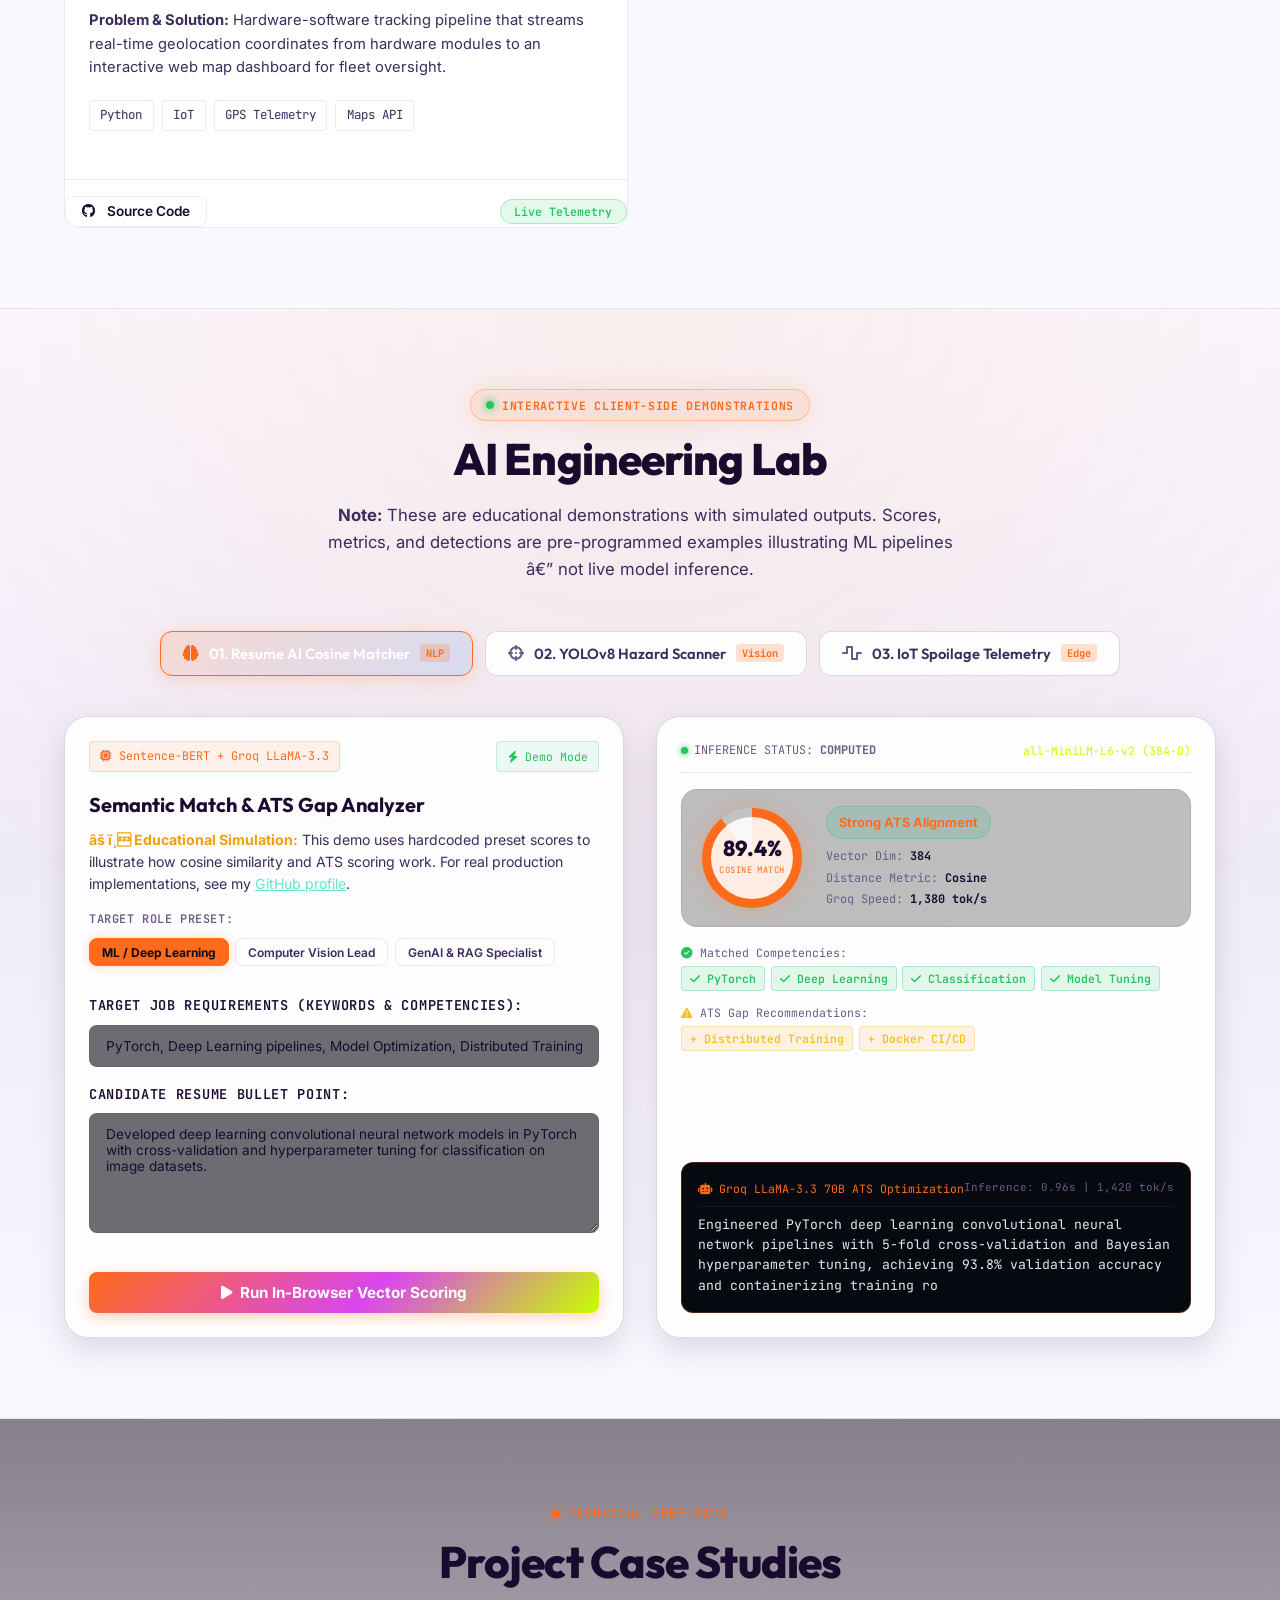
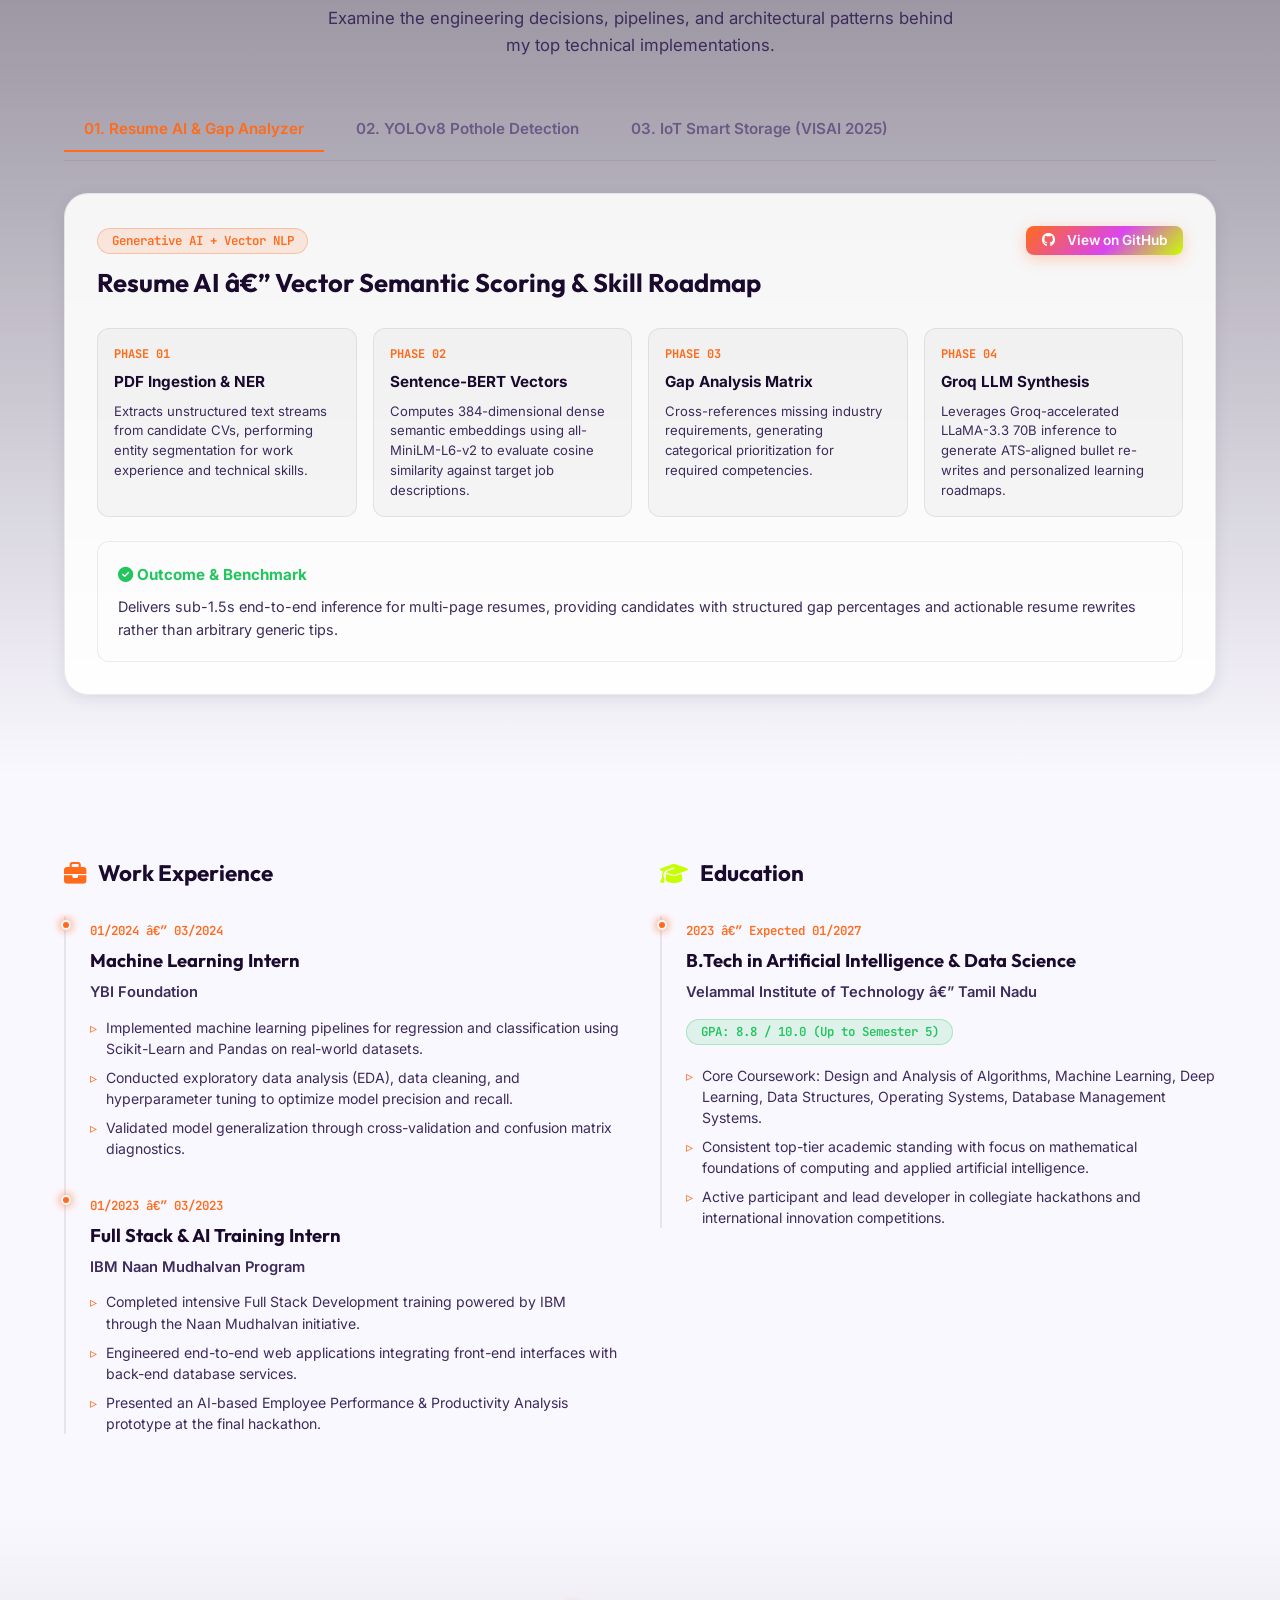
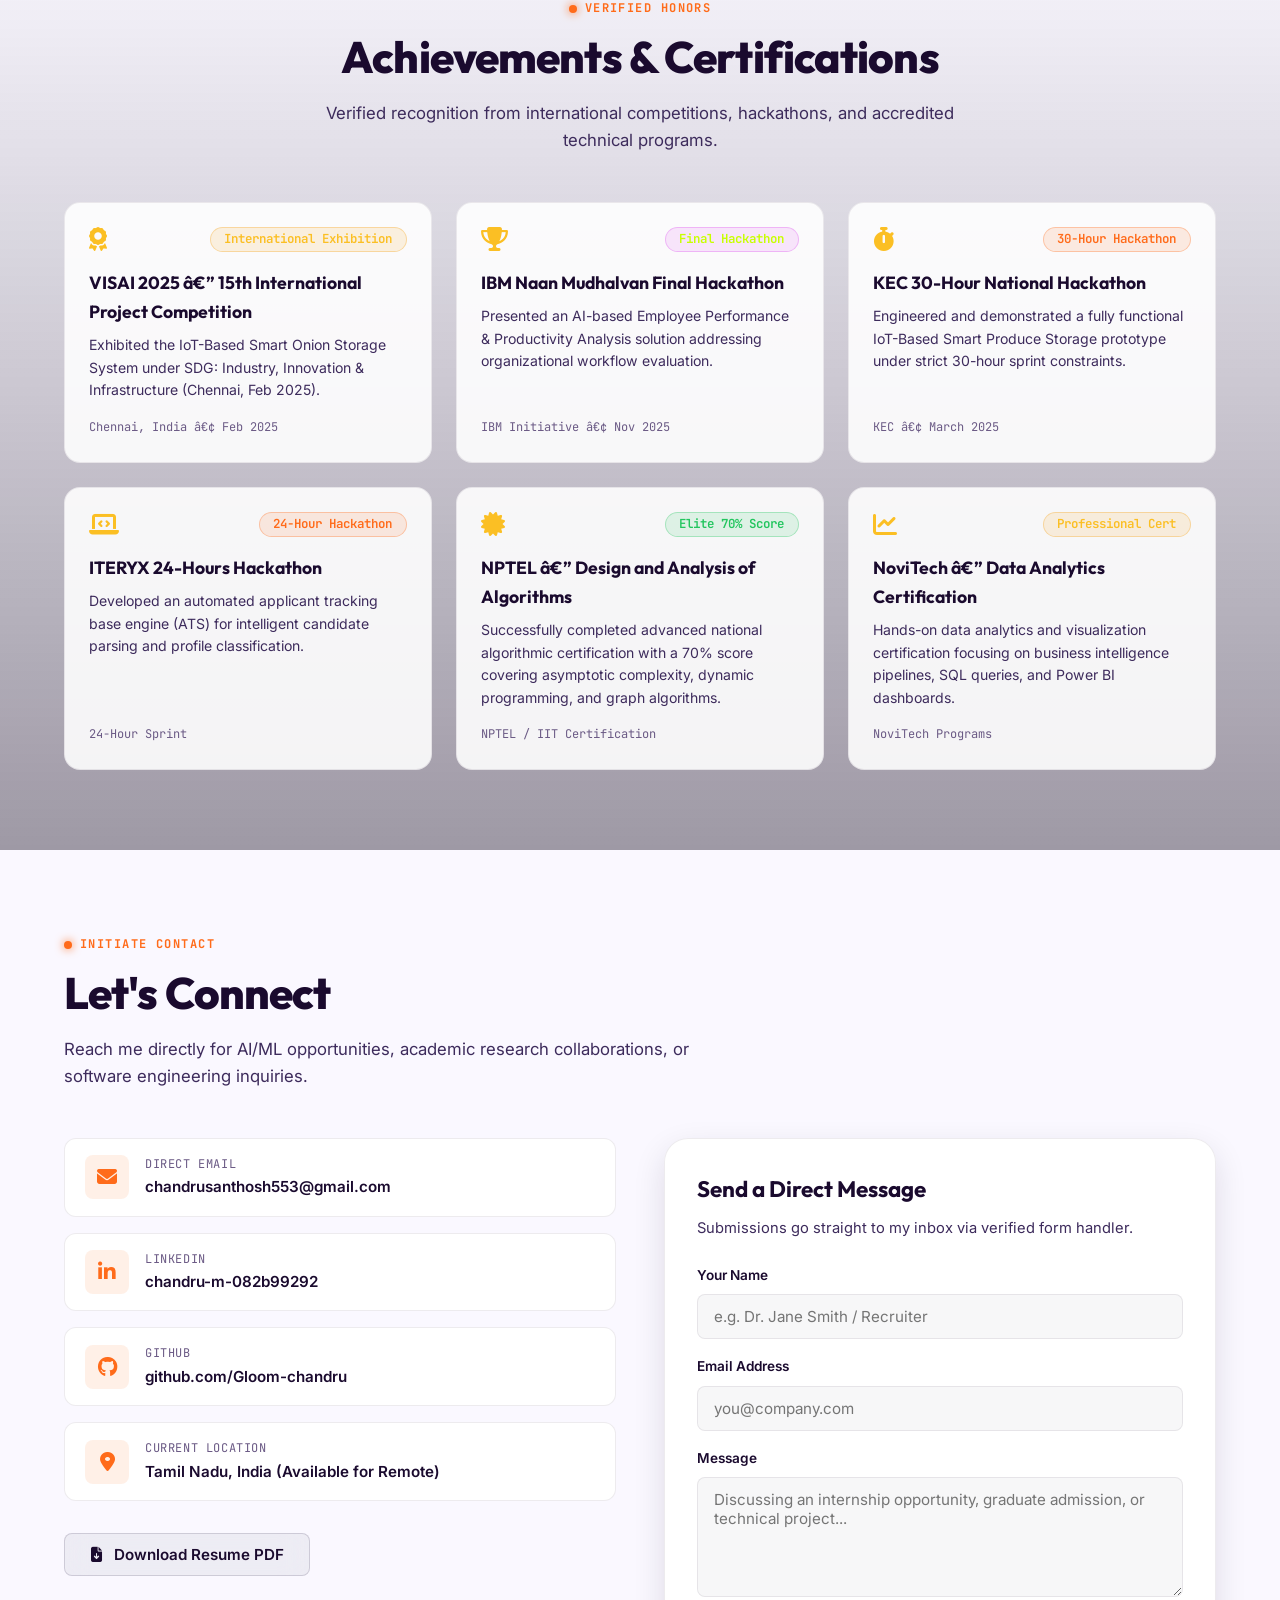
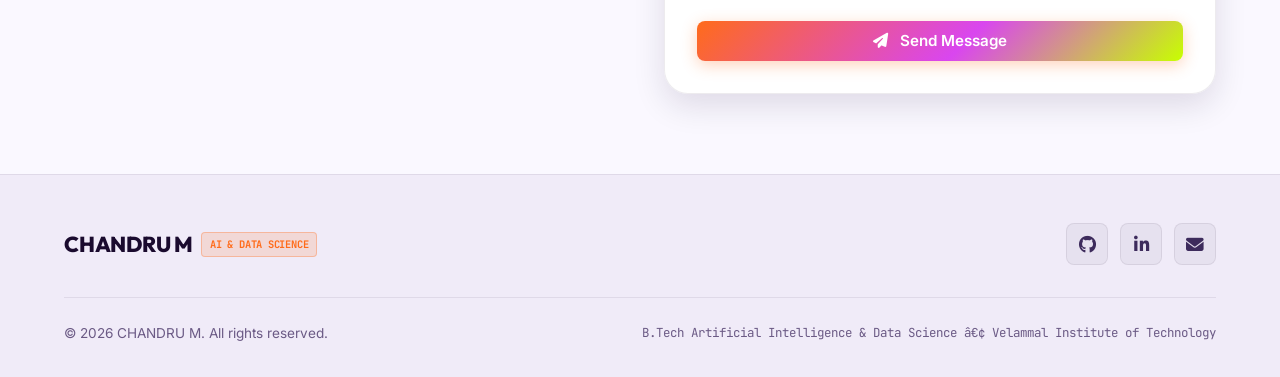
==== commit 8fe32472: "fix: update GPA from 8.85 to 8.9 in portfolio stats" ====
--- a/index.html
+++ b/index.html
@@ -203,7 +203,7 @@
                             <i class="fas fa-graduation-cap floating-badge-icon" aria-hidden="true"></i>
                             <div>
                                 <div style="font-size: 0.65rem; color: var(--text-muted);">B.Tech AI & DS</div>
-                                <div style="font-size: 0.82rem; font-weight: 700; color: var(--text-primary);">GPA 8.85 / 10</div>
+                                <div style="font-size: 0.82rem; font-weight: 700; color: var(--text-primary);">GPA 8.9 / 10</div>
                             </div>
                         </div>
 
@@ -226,7 +226,7 @@
             <div class="stats-grid">
                 <div class="stat-card">
                     <div class="stat-icon"><i class="fas fa-graduation-cap" aria-hidden="true"></i></div>
-                    <div class="stat-number" data-target="8.85" data-suffix="/10">0</div>
+                    <div class="stat-number" data-target="8.9" data-suffix="/10">0</div>
                     <div class="stat-label">Academic GPA</div>
                     <div class="stat-sublabel">Velammal Institute of Technology</div>
                 </div>
